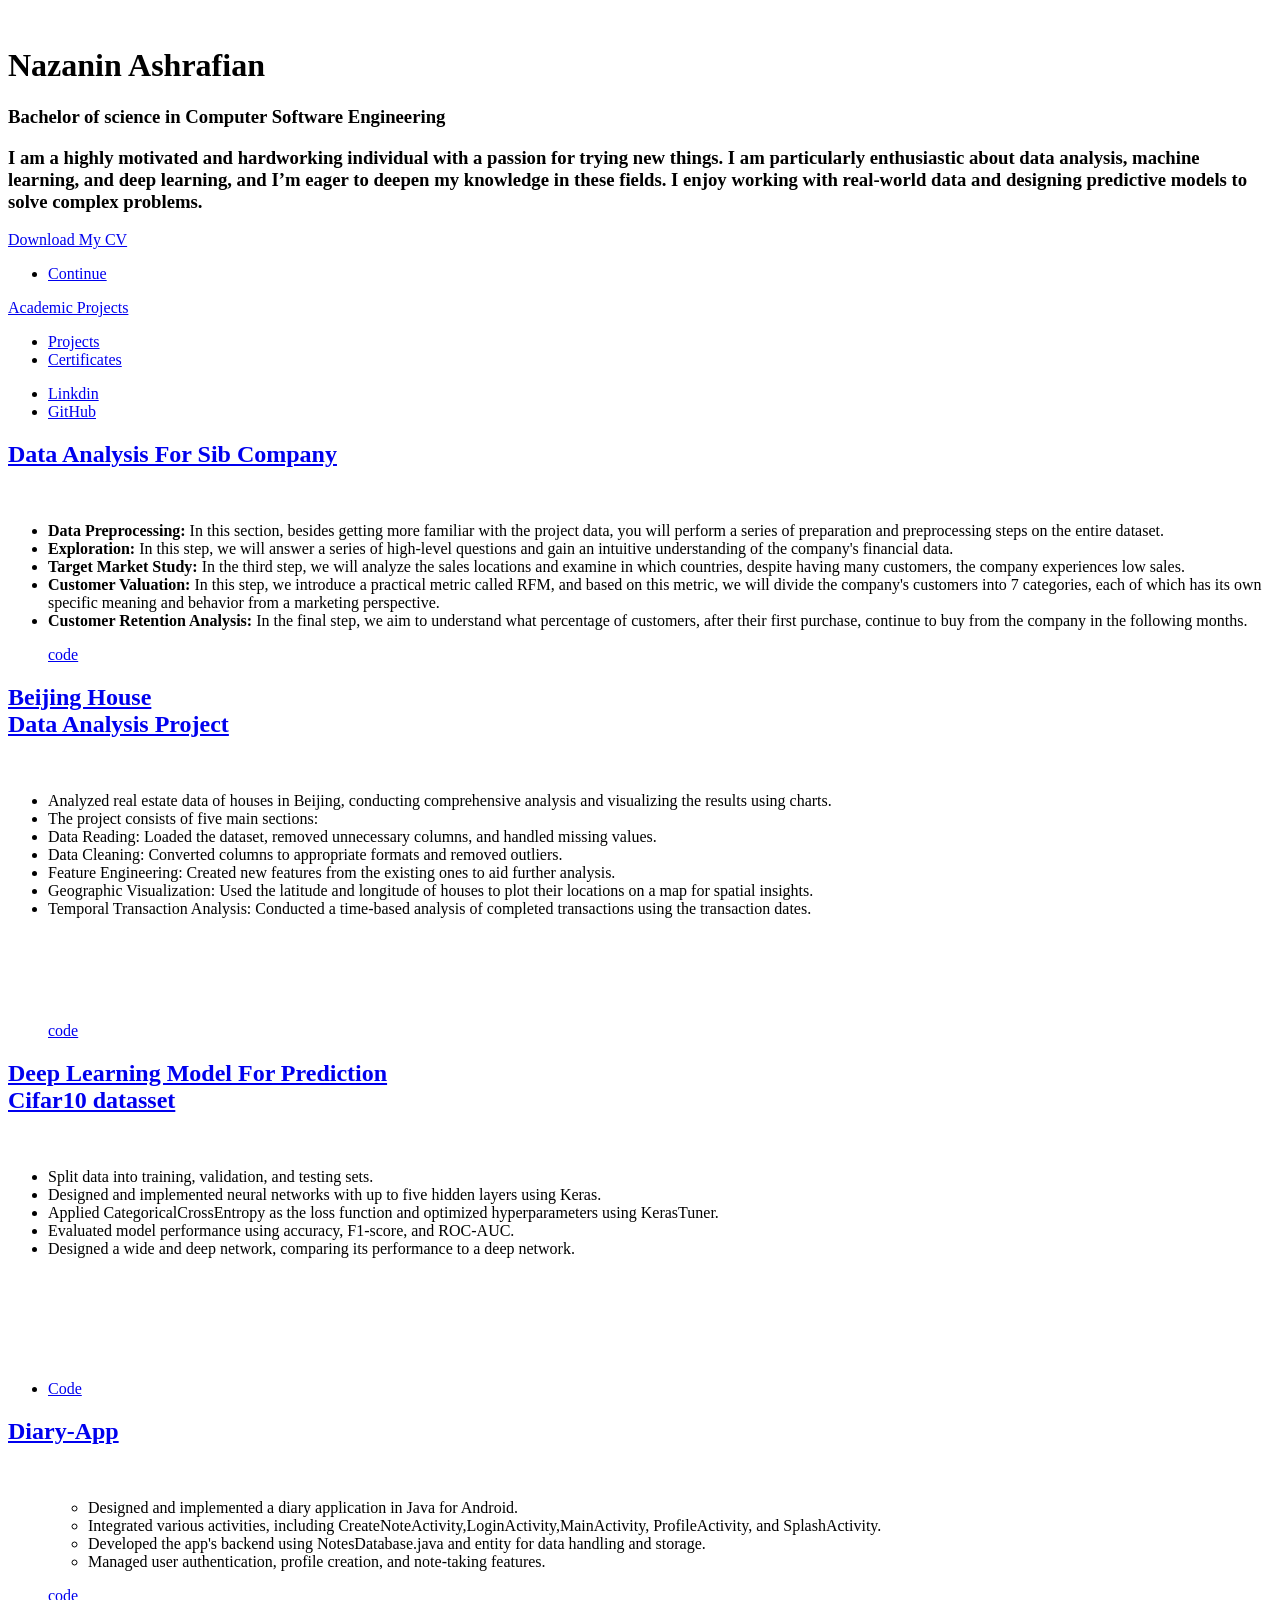
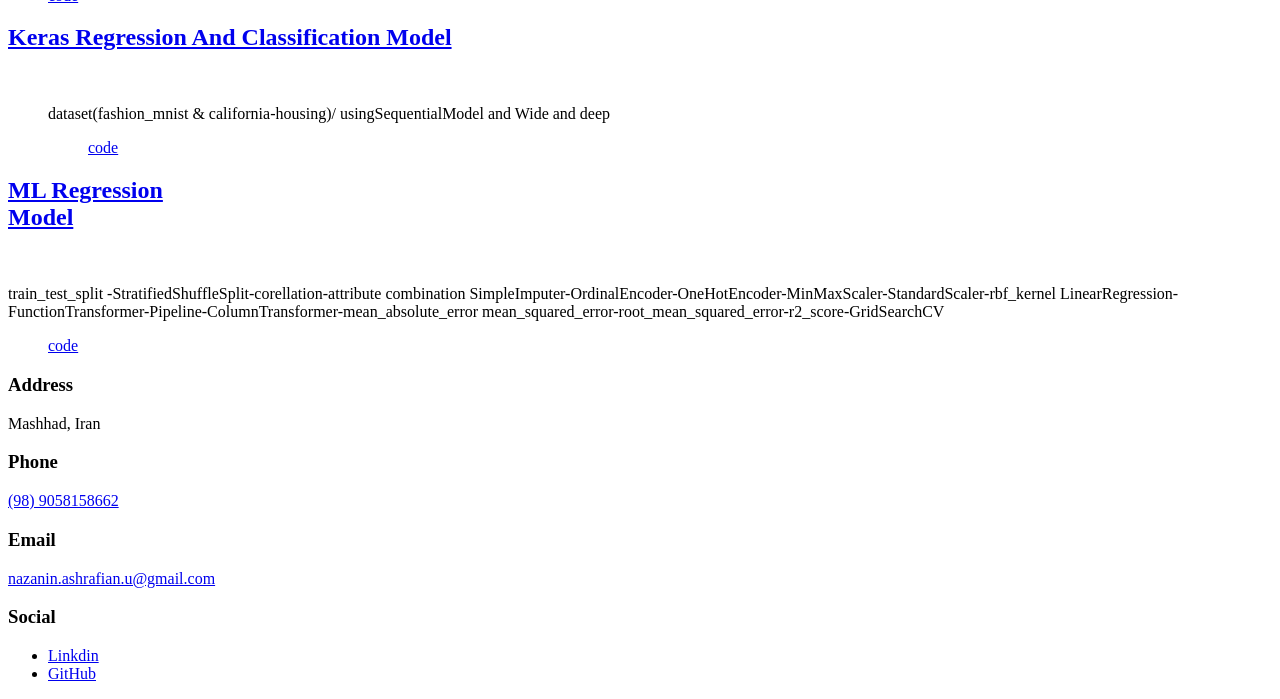
==== index.html @ d040be98 "Add files via upload initial commit" ====
<!DOCTYPE HTML>

<html>


	<head>
		<title>Nazanin Ashrafian-portfolio</title>
		<meta charset="utf-8" />
		<meta name="viewport" content="width=device-width, initial-scale=1, user-scalable=no" />
		<link rel="stylesheet" href="assets/css/main.css" />
		<noscript><link rel="stylesheet" href="assets/css/noscript.css" /></noscript>


	</head>


	<body class="is-preload">

		<!-- Wrapper -->
			<div id="wrapper" class="fade-in">

				<!-- Intro -->
					<div id="intro">
						<img src="images/me.jpg" alt="" style="border-radius: 10px; height: 300; width: 300px;">
						<h1>Nazanin Ashrafian<br /></h1>
						<h3>Bachelor of science in Computer Software Engineering<br /></h3>


						
						<p>
							<section></section>
								<h3>I am a highly motivated and hardworking individual with a passion for trying new things. 
									 I am particularly enthusiastic about data analysis, machine learning, and deep learning, and I’m eager to deepen my knowledge in these fields.
									 I enjoy working with real-world data and designing predictive models to solve complex problems.</h3>
								
							</section>
							<a href="Nazanin Ashrafian CV -F.pdf" download="Nazanin_Ashrafian_CV" class="btn">Download My CV</a>

						</p>
						<ul class="actions">
							<li><a href="#header" class="button icon solid solo fa-arrow-down scrolly">Continue</a></li>
						</ul>
					</div>

				<!-- Header -->
					<header id="header">
						<a href="index.html" class="logo">Academic Projects</a>
					</header>

				<!-- Nav -->
					<nav id="nav">
						<ul class="links">
							<li class="active"><a href="index.html">Projects</a></li>
							<li><a href="generic.html">Certificates</a></li>
						</ul>
						<ul class="icons">

							<li><a href="https://www.linkedin.com/in/nazanin-ashrafian-17aa07188/" class="icon brands fa-linkedin"><img src="" alt=""><span class="label">Linkdin</span></a></li>
							<li><a href="https://github.com/NaZanin-AsH" class="icon brands fa-github"><span class="label">GitHub</span></a></li>
						</ul>
					</nav>
				<!-- Main -->
					<div id="main">

						<!-- Featured Post -->
							<!-- <article class="post featured">
								<header class="major">
									<h2><a href="#">Data Analysis For Sib Company</a></h2>
									<p style="font-size: 2px;">
									 <ul>
										<li><strong>Data Preprocessing:</strong> In this section, besides getting more familiar with the project data, you will perform a series of preparation and preprocessing steps on the entire dataset.</li>
										<li><strong>Exploration:</strong> In this step, we will answer a series of high-level questions and gain an intuitive understanding of the company's financial data.</li>
										<li><strong>Target Market Study:</strong> In the third step, we will analyze the sales locations and examine in which countries, despite having many customers, the company experiences low sales.</li>
										<li><strong>Customer Valuation:</strong> In this step, we introduce a practical metric called RFM, and based on this metric, we will divide the company's customers into 7 categories, each of which has its own specific meaning and behavior from a marketing perspective.</li>
										<li><strong>Customer Retention Analysis:</strong> In the final step, we aim to understand what percentage of customers, after their first purchase, continue to buy from the company in the following months.</li>
									  </ul>
									  </p>
								</header>
								<a href="#" class="image main"><img src="images/dataAF.jpg" alt="" /></a>
								<ul class="actions special">
									<li><a href="https://github.com/NaZanin-AsH/DataAnalysisProject" class="button large">View Project</a></li>
								</ul>
							</article> -->

						<!-- Projects -->
							<section class="posts">
								
								
								<article>
									<header>
										<h2><a href="#">Data Analysis For Sib Company<br />
										</a></h2>
									</header>
									<a href="#" class="image fit"><img src="images/dataAF.jpg" alt="" /></a>
									<p><ul>
										<li><strong>Data Preprocessing:</strong> In this section, besides getting more familiar with the project data, you will perform a series of preparation and preprocessing steps on the entire dataset.</li>
										<li><strong>Exploration:</strong> In this step, we will answer a series of high-level questions and gain an intuitive understanding of the company's financial data.</li>
										<li><strong>Target Market Study:</strong> In the third step, we will analyze the sales locations and examine in which countries, despite having many customers, the company experiences low sales.</li>
										<li><strong>Customer Valuation:</strong> In this step, we introduce a practical metric called RFM, and based on this metric, we will divide the company's customers into 7 categories, each of which has its own specific meaning and behavior from a marketing perspective.</li>
										<li><strong>Customer Retention Analysis:</strong> In the final step, we aim to understand what percentage of customers, after their first purchase, continue to buy from the company in the following months.</li>
									  </ul>
									  </p>
										
									<ul class="code">
										<a href="https://github.com/NaZanin-AsH/DataAnalysisProject" class="button">code</a>
									</ul>
								</article>

								
								<article>
									<header>
										<h2><a href="#">Beijing House <br /> Data Analysis Project</a></h2>
										</a></h2>
									</header>
									<a href="#" class="image fit"><img src="images/photo_6039573266810651814_y.jpg" alt="" /></a>
									<p>
										<ul>
											<li>Analyzed real estate data of houses in Beijing, conducting comprehensive analysis and visualizing the results using charts.</li>
											<li>The project consists of five main sections:</li>
											<li>Data Reading: Loaded the dataset, removed unnecessary columns, and handled missing values.</li>
											<li>Data Cleaning: Converted columns to appropriate formats and removed outliers.</li>
											<li>Feature Engineering: Created new features from the existing ones to aid further analysis.</li>
											<li>Geographic Visualization: Used the latitude and longitude of houses to plot their locations on a map for spatial insights.</li>
											<li>Temporal Transaction Analysis: Conducted a time-based analysis of completed transactions using the transaction dates.</li>
										  </ul>
									</p>
									<br><br><br><br>
									<ul class="code">
										<a href="https://github.com/NaZanin-AsH/DataAnalysisProject" class="button">code</a>
									</ul>
								</article>



								<article>
									<header>
										<h2><a href="#">Deep Learning Model For Prediction<br />
										Cifar10 datasset</a></h2>
									</header>
									<a href="#" class="image fit"><img src="images/cifar.png" alt="" /></a>
									<p><ul>
										<li>Split data into training, validation, and testing sets.</li>
										<li>Designed and implemented neural networks with up to five hidden layers using Keras.</li>
										<li>Applied CategoricalCrossEntropy as the loss function and optimized hyperparameters using KerasTuner.</li>
										<li>Evaluated model performance using accuracy, F1-score, and ROC-AUC.</li>
										<li>Designed a wide and deep network, comparing its performance to a deep network.</li>
									  </ul>
									  <br><br><br><br><br>
										
									<ul class="actions special">
										<li><a href="https://github.com/NaZanin-AsH/Deep-learningModel" class="button">Code</a></li>
									</ul>
								</article>
								<article>
									<header>
										<h2><a href="#">Diary-App<br />
										</a></h2>
									</header>
									<a href="#" class="image fit"><img src="images/Android.jpg" alt="" /></a>
									<p>
										<ul>
											<ul>
											  <li>Designed and implemented a diary application in Java for Android.</li>
											  <li>Integrated various activities, including CreateNoteActivity,LoginActivity,MainActivity, ProfileActivity, and SplashActivity.</li>
											  <li>Developed the app's backend using NotesDatabase.java and entity for data handling and storage.</li>
											  <li>Managed user authentication, profile creation, and note-taking features.</li>
											</ul>
										  </ul>
									</p>
									<ul class="code">
										<a href="https://github.com/NaZanin-AsH/Diary-App/tree/master/app/src/main/java/com/example/mydiary" class="button">code</a>
									</ul>
								</article>



								<article>
									<header>
<!-- 										<span class="date">Spring 2022</span>
 -->										<h2><a href="#">Keras Regression And Classification Model</a></h2>
										</a></h2>
									</header>
									
									<a href="#" class="image fit"><img src="images/regr.jpg" alt="" /></a>
									<p>
										<ul>
											dataset(fashion_mnist & california-housing)/ usingSequentialModel and Wide and deep
									</p>
									<ul class="code">
										<a href="https://github.com/NaZanin-AsH/keras-RegressionANDClassificationModel" class="button">code</a>
									</ul>
								</article>
								<article>
									<header>
										<h2><a href="#">ML Regression <br> Model</a></h2>
										</a></h2>
									</header>
									
									<a href="#" class="image fit"><img src="images/ml.jpg" alt="" /></a>
									<p>
										train_test_split -StratifiedShuffleSplit-corellation-attribute combination 
										SimpleImputer-OrdinalEncoder-OneHotEncoder-MinMaxScaler-StandardScaler-rbf_kernel
										LinearRegression-FunctionTransformer-Pipeline-ColumnTransformer-mean_absolute_error
										mean_squared_error-root_mean_squared_error-r2_score-GridSearchCV
								
									</p>
									<ul class="code">
										<a href="https://github.com/NaZanin-AsH/ML-regressionModel" class="button">code</a>
									</ul>
								</article>
  

							</section>


					</div>




				<!-- Footer -->
					<footer id="footer">
					
						<section class="split contact">
							<section class="alt">
								<h3>Address</h3>
								<p>Mashhad, Iran</p>
							</section>
							<section>
								<h3>Phone</h3>
								<p><a href="#">(98) 9058158662</a></p>
							</section>
							<section>
								<h3>Email</h3>
								<p><a href="#">nazanin.ashrafian.u@gmail.com</a></p>
							</section>
							<section>
								<h3>Social</h3>
								<ul class="icons">

									<li><a href="https://www.linkedin.com/in/nazanin-ashrafian-17aa07188/" class="icon brands fa-linkedin"><img src="" alt=""><span class="label">Linkdin</span></a></li>
									<li><a href="https://github.com/NaZanin-AsH" class="icon brands fa-github"><span class="label">GitHub</span></a></li>
								</ul>
							</section>
						</section>
					</footer>

		
			</div>

		<!-- Scripts -->
			<script src="assets/js/jquery.min.js"></script>
			<script src="assets/js/jquery.scrollex.min.js"></script>
			<script src="assets/js/jquery.scrolly.min.js"></script>
			<script src="assets/js/browser.min.js"></script>
			<script src="assets/js/breakpoints.min.js"></script>
			<script src="assets/js/util.js"></script>
			<script src="assets/js/main.js"></script>


	</body>
</html>
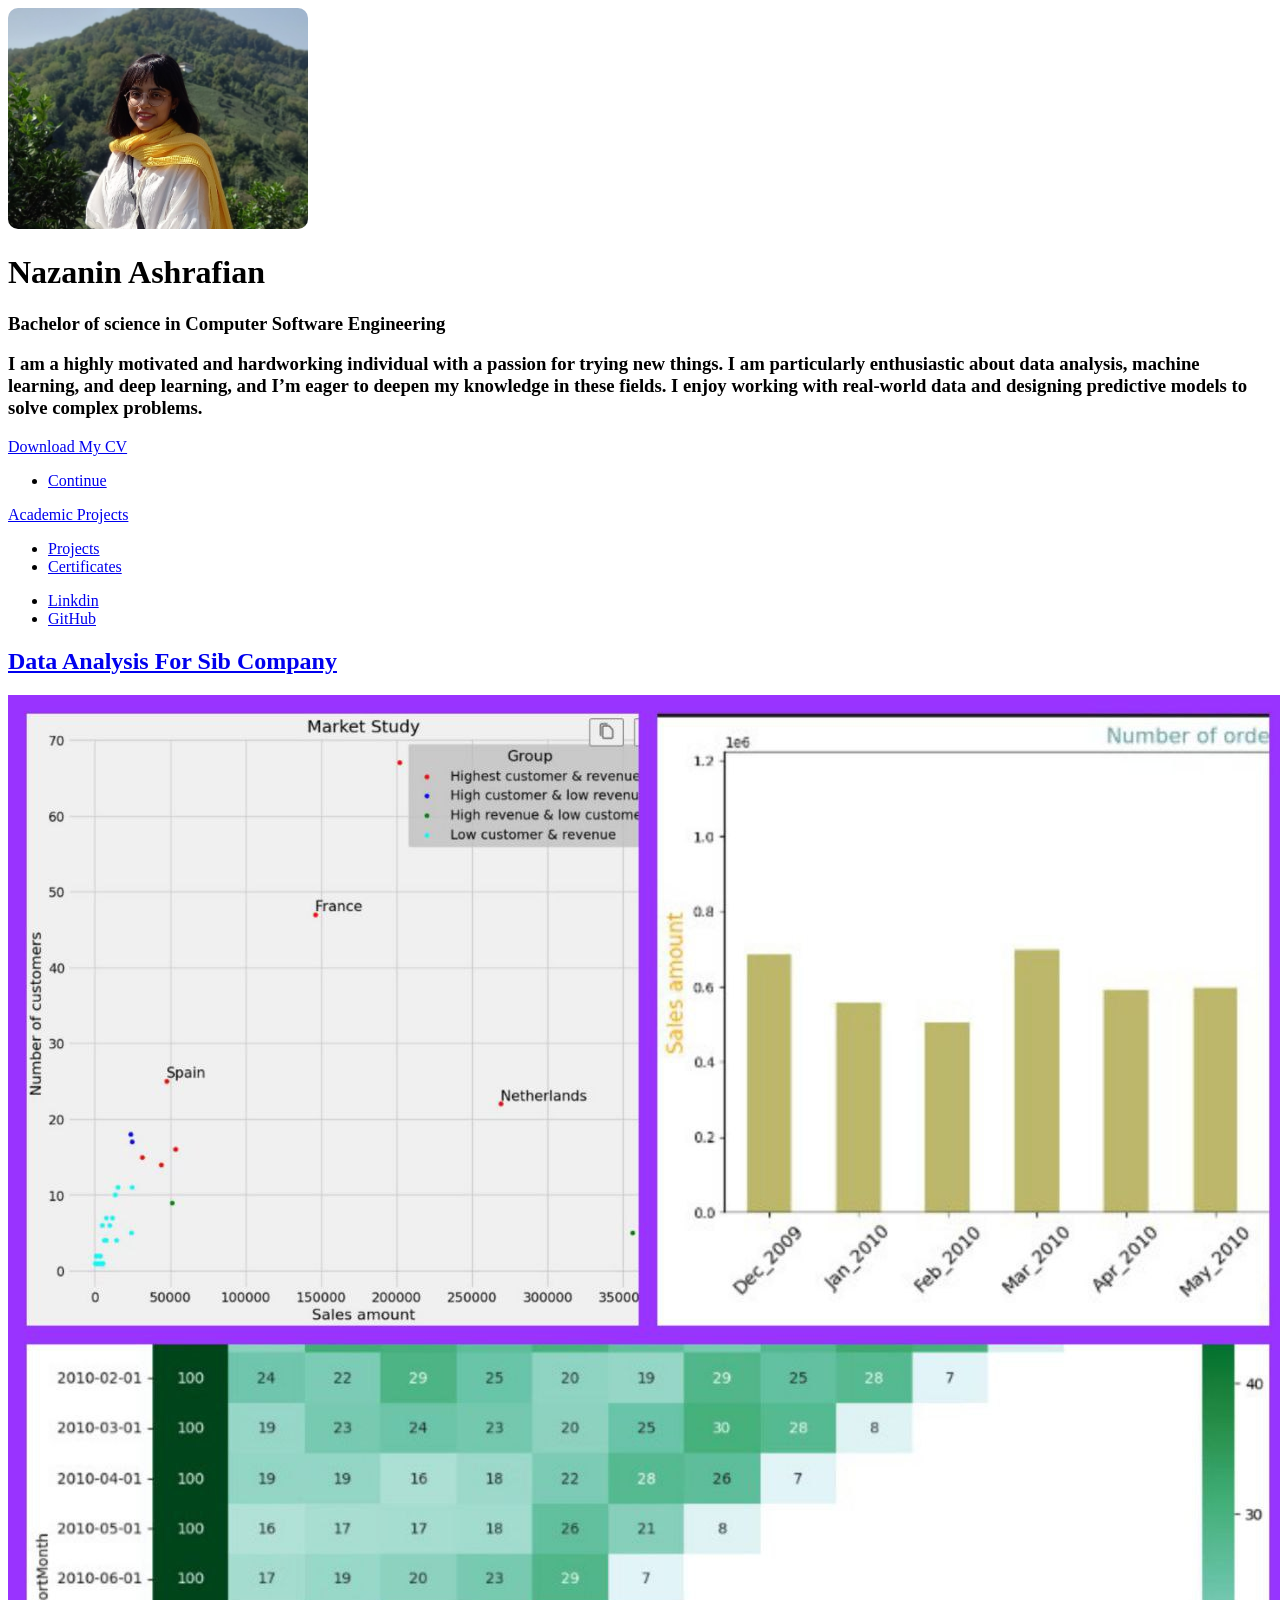
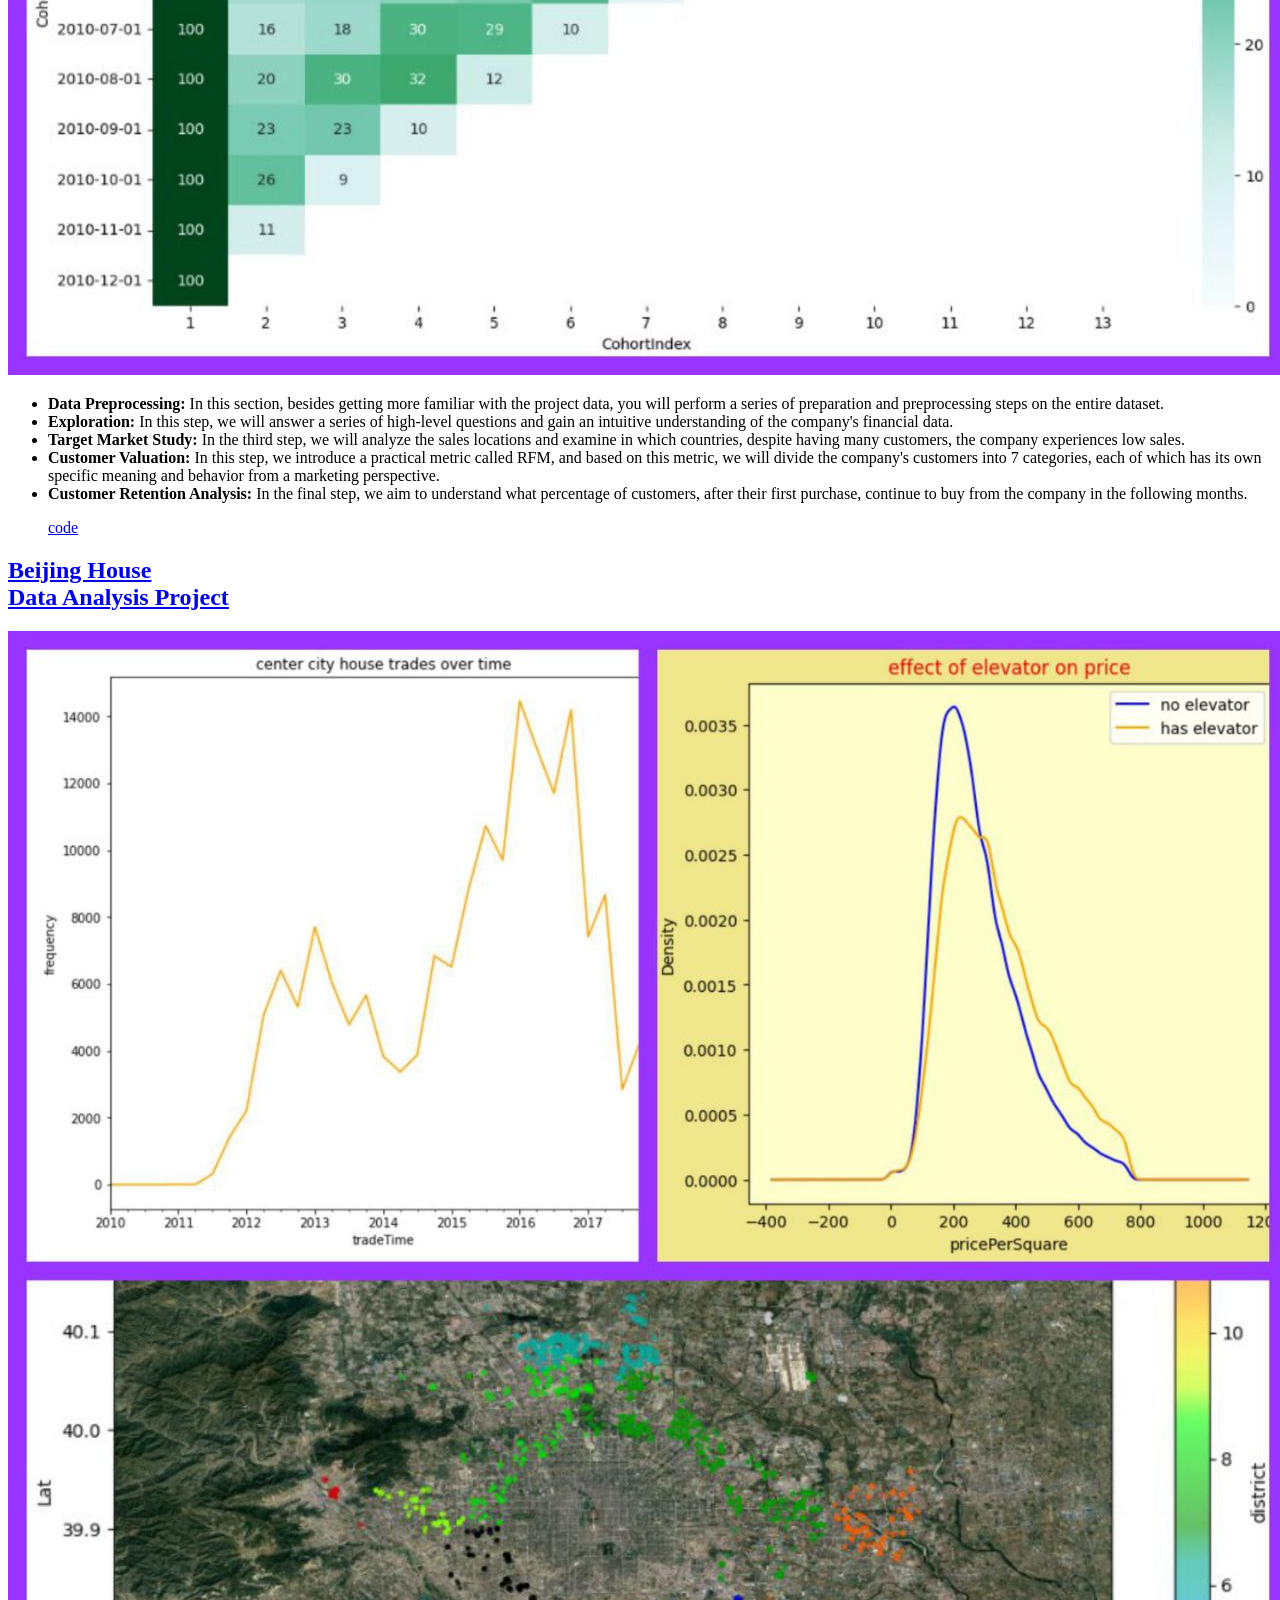
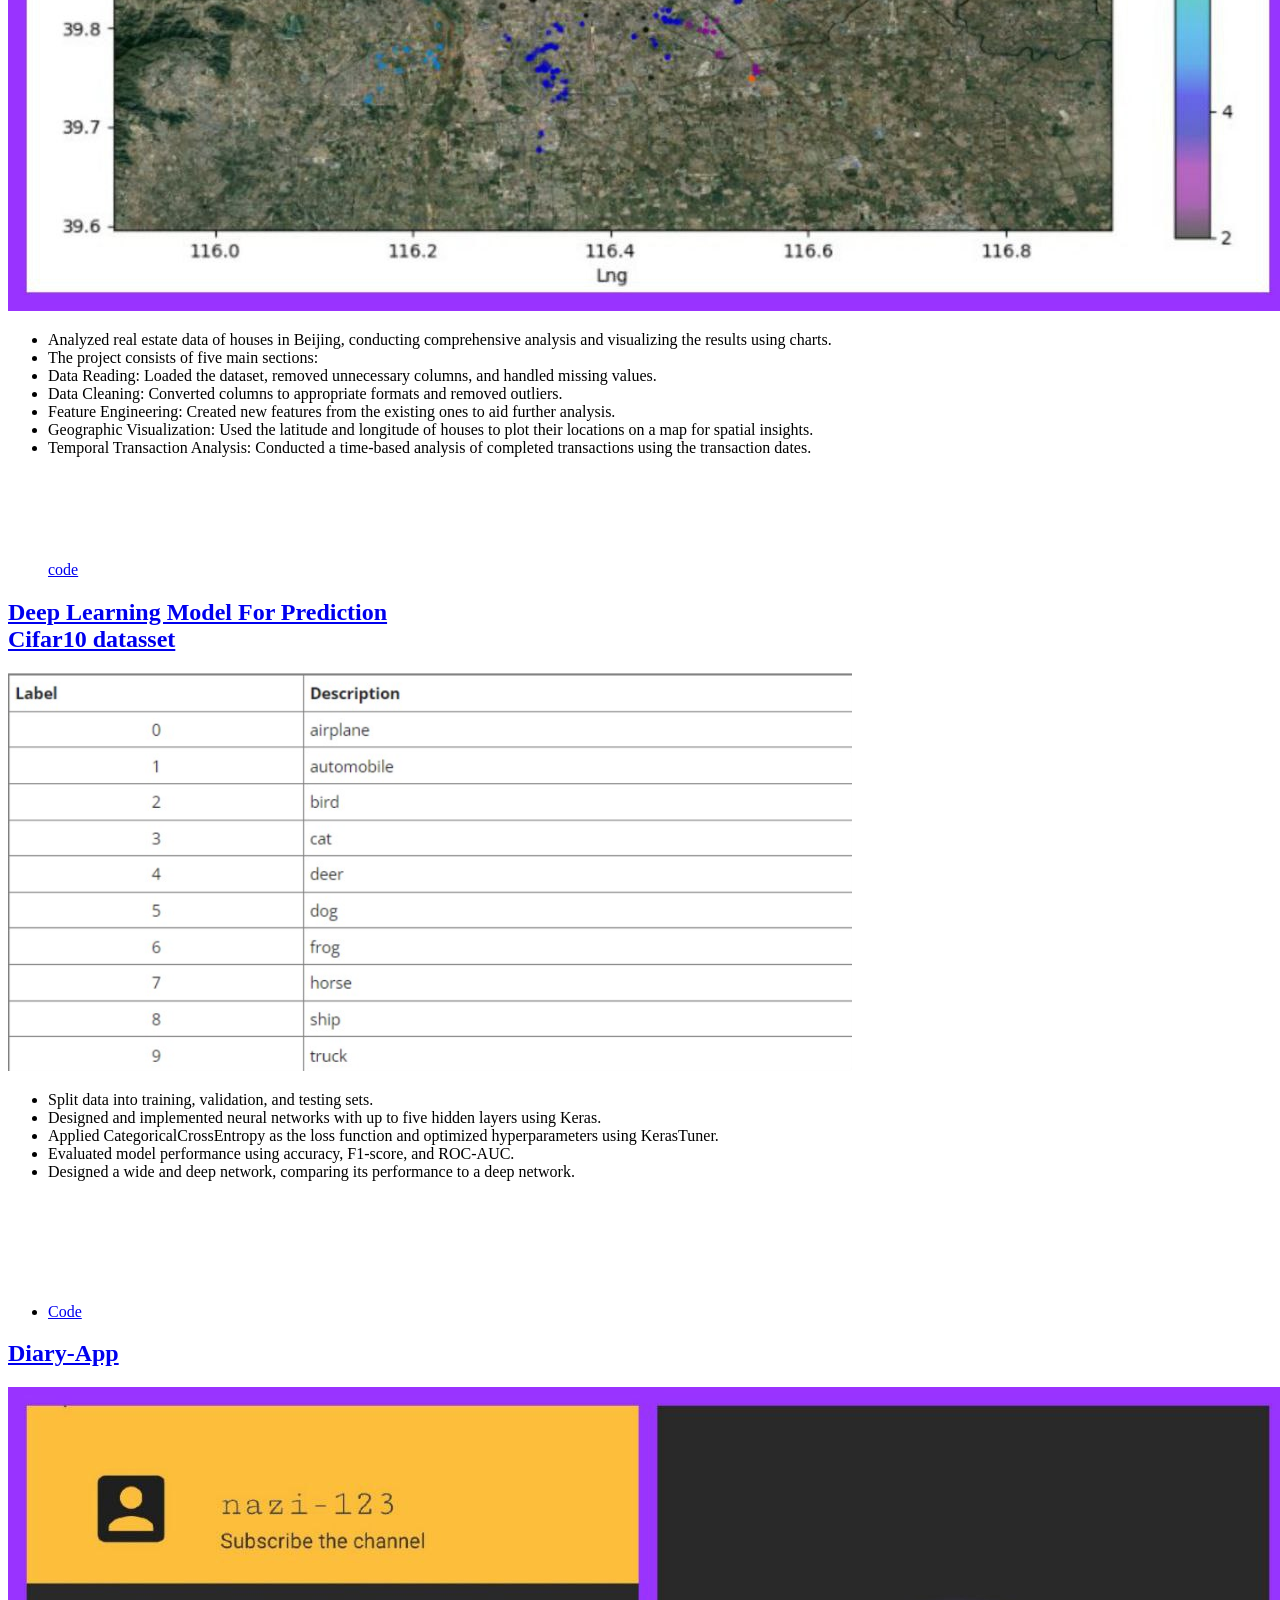
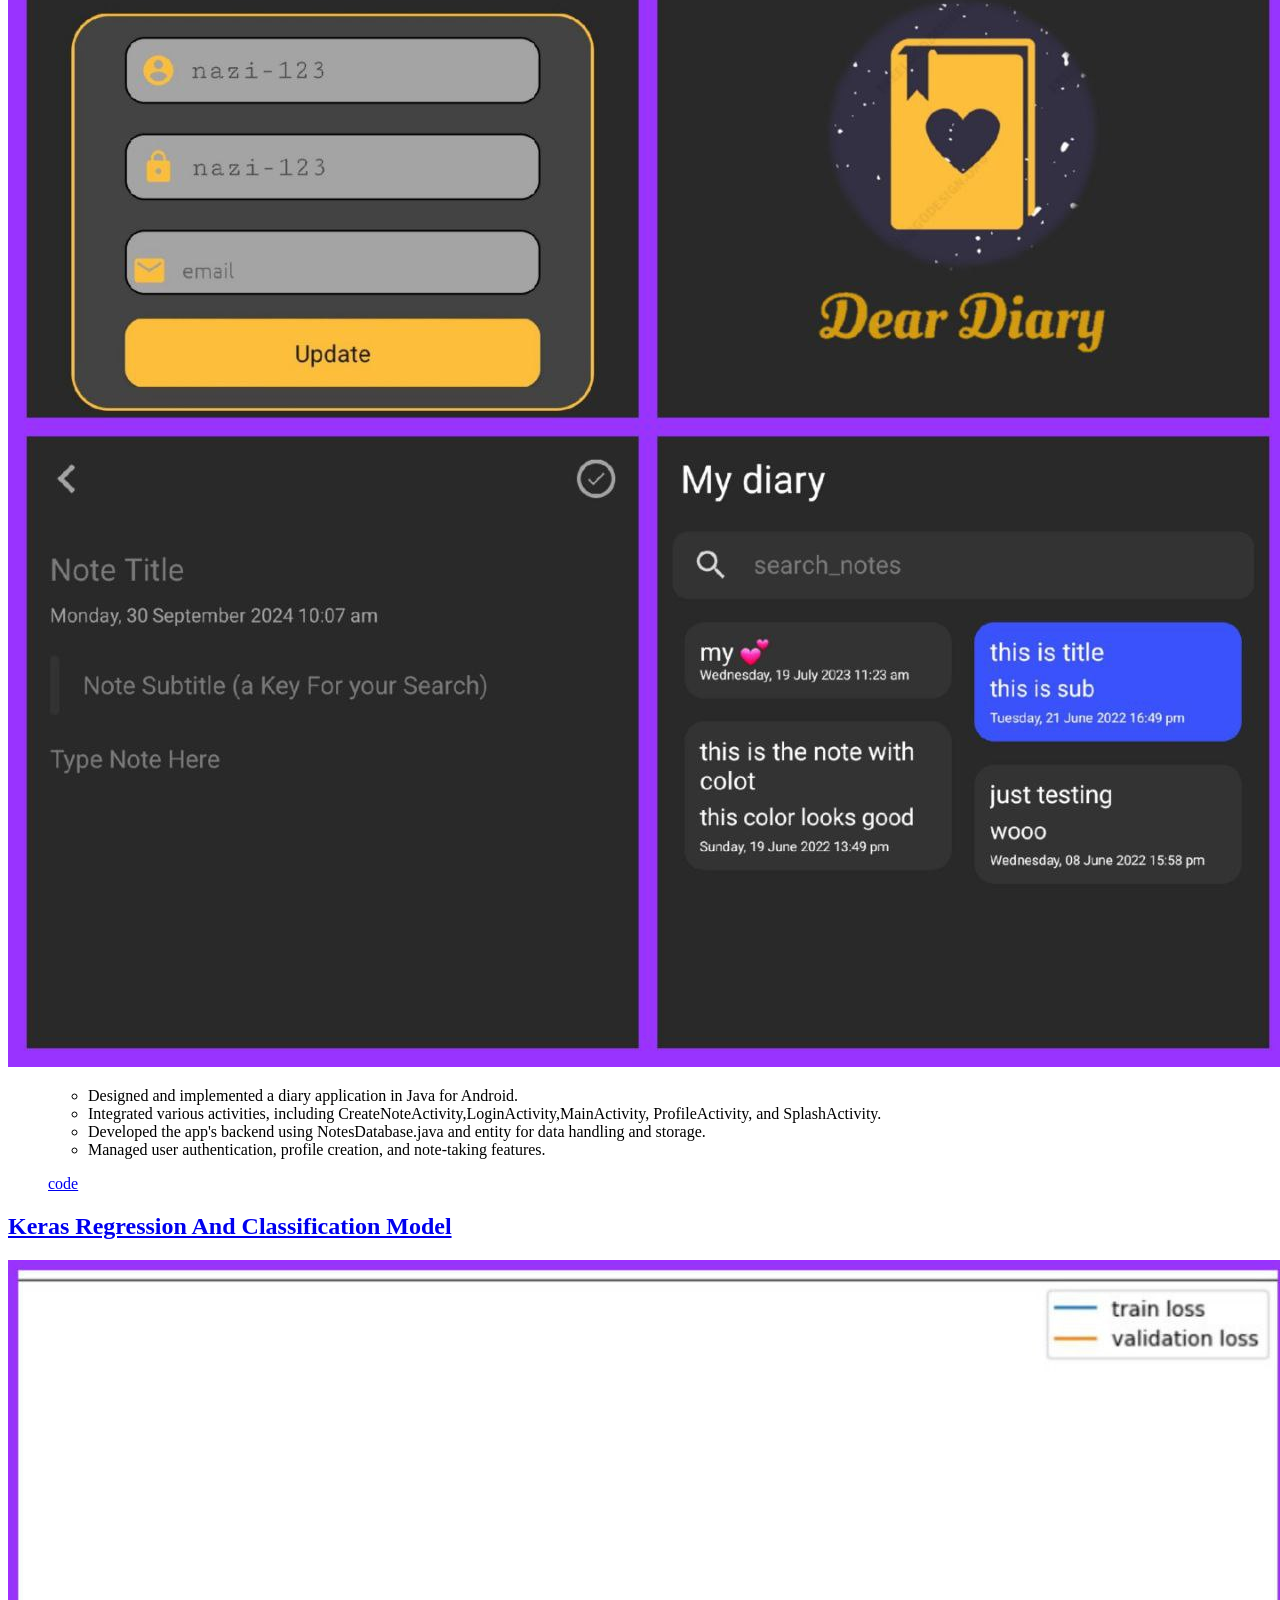
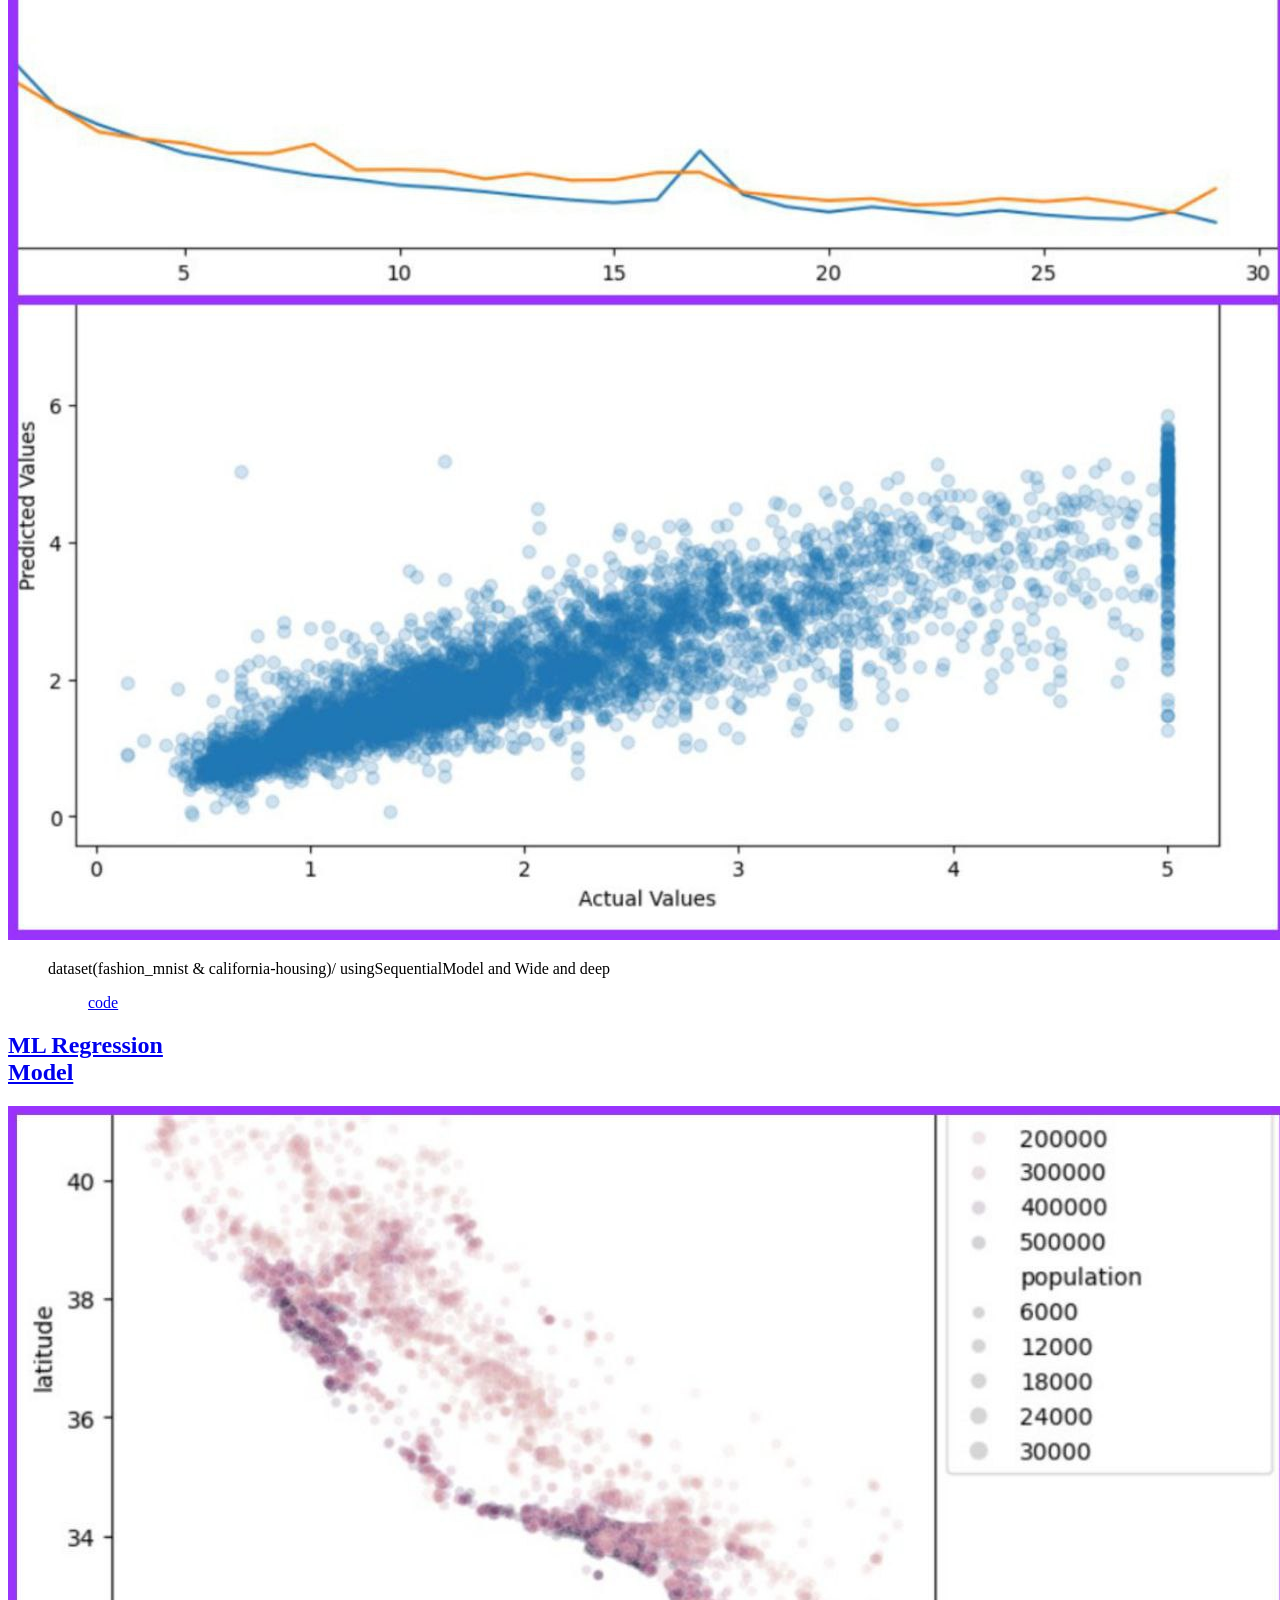
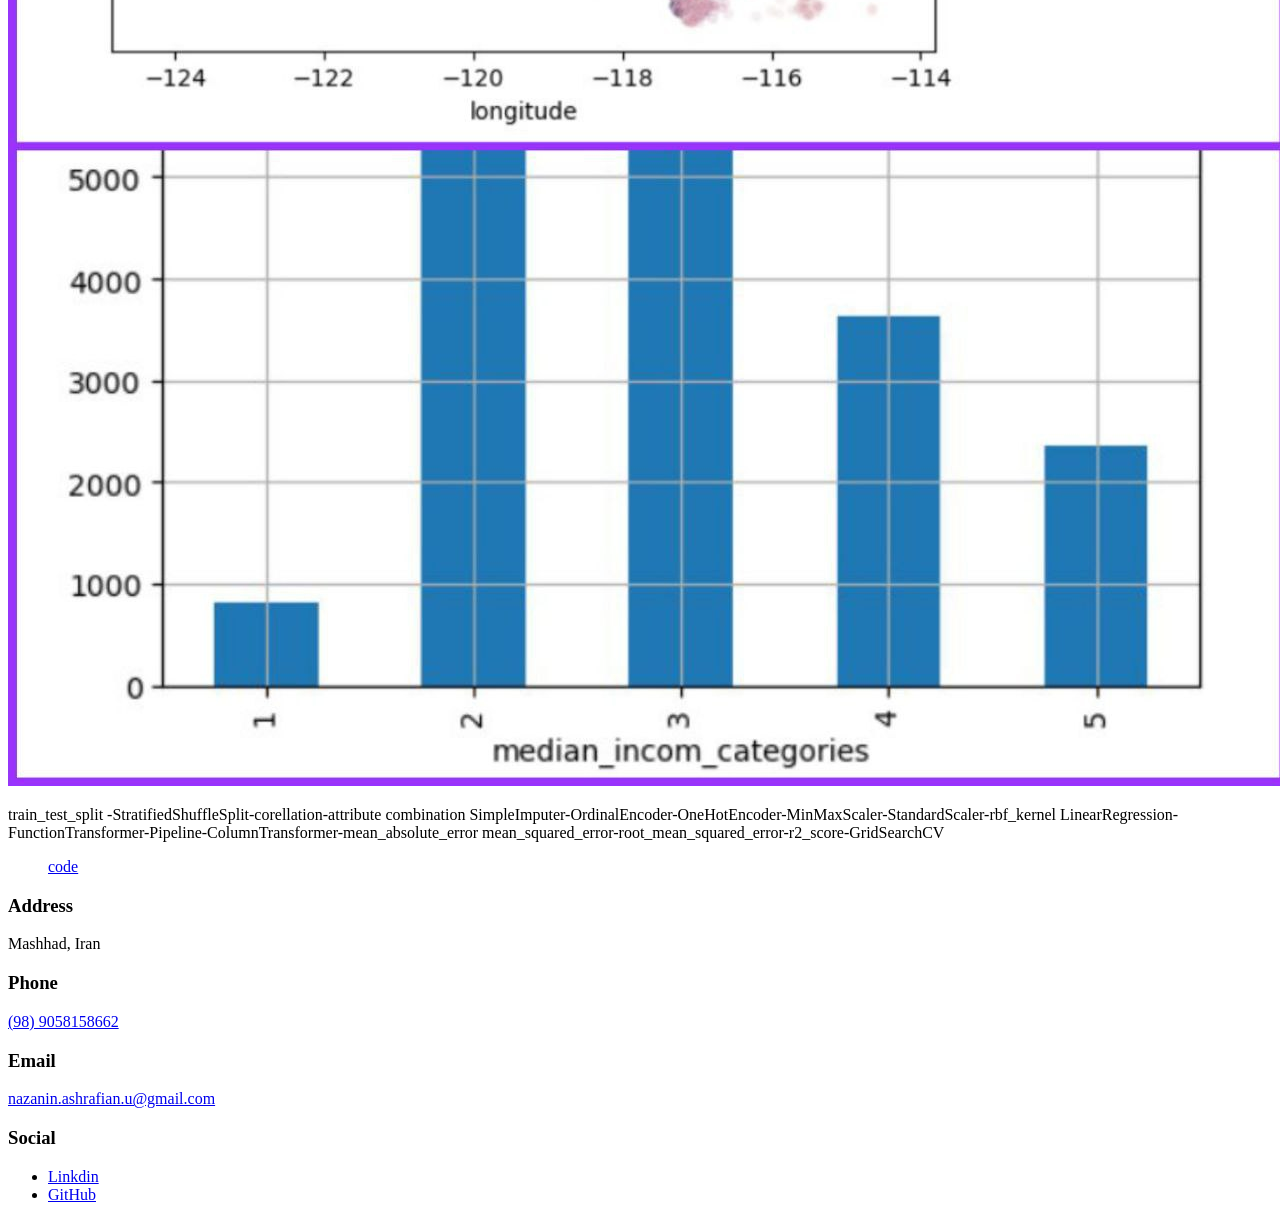
==== commit 758b13b0: "Update index.html" ====
--- a/index.html
+++ b/index.html
@@ -34,7 +34,7 @@
 									 I enjoy working with real-world data and designing predictive models to solve complex problems.</h3>
 								
 							</section>
-							<a href="Nazanin Ashrafian CV -F.pdf" download="Nazanin_Ashrafian_CV" class="btn">Download My CV</a>
+							<a href="Copy of Nazanin Ashrafian CV (15).pdf" download="Nazanin_Ashrafian_CV" class="btn">Download My CV</a>
 
 						</p>
 						<ul class="actions">
@@ -259,4 +259,4 @@
 
 
 	</body>
-</html>+</html>
--- a/assets/css/main.css
+++ b/assets/css/main.css
@@ -0,0 +1,4689 @@
+@import url(fontawesome-all.min.css);
+@import url("https://fonts.googleapis.com/css?family=Merriweather:300,700,300italic,700italic|Source+Sans+Pro:900");
+
+/*
+	Massively by HTML5 UP
+	html5up.net | @ajlkn
+	Free for personal and commercial use under the CCA 3.0 license (html5up.net/license)
+*/
+
+html, body, div, span, applet, object,
+iframe, h1, h2, h3, h4, h5, h6, p, blockquote,
+pre, a, abbr, acronym, address, big, cite,
+code, del, dfn, em, img, ins, kbd, q, s, samp,
+small, strike, strong, sub, sup, tt, var, b,
+u, i, center, dl, dt, dd, ol, ul, li, fieldset,
+form, label, legend, table, caption, tbody,
+tfoot, thead, tr, th, td, article, aside,
+canvas, details, embed, figure, figcaption,
+footer, header, hgroup, menu, nav, output, ruby,
+section, summary, time, mark, audio, video {
+	margin: 0;
+	padding: 0;
+	border: 0;
+	font-size: 100%;
+	font: inherit;
+	vertical-align: baseline;}
+
+article, aside, details, figcaption, figure,
+footer, header, hgroup, menu, nav, section {
+	display: block;}
+
+body {
+	line-height: 1;
+}
+
+ol, ul {
+	list-style: none;
+}
+
+blockquote, q {
+	quotes: none;
+}
+
+	blockquote:before, blockquote:after, q:before, q:after {
+		content: '';
+		content: none;
+	}
+
+table {
+	border-collapse: collapse;
+	border-spacing: 0;
+}
+
+body {
+	-webkit-text-size-adjust: none;
+}
+
+mark {
+	background-color: transparent;
+	color: inherit;
+}
+
+input::-moz-focus-inner {
+	border: 0;
+	padding: 0;
+}
+
+input, select, textarea {
+	-moz-appearance: none;
+	-webkit-appearance: none;
+	-ms-appearance: none;
+	appearance: none;
+}
+
+/* Basic */
+
+	@-ms-viewport {
+		width: device-width;
+	}
+
+	body {
+		-ms-overflow-style: scrollbar;
+	}
+
+	@media screen and (max-width: 480px) {
+
+		html, body {
+			min-width: 320px;
+		}
+
+	}
+
+	html {
+		box-sizing: border-box;
+	}
+
+	*, *:before, *:after {
+		box-sizing: inherit;
+	}
+
+	body {
+		background-color: #1e252d;
+	}
+
+		body.is-preload *, body.is-preload *:before, body.is-preload *:after {
+			-moz-animation: none !important;
+			-webkit-animation: none !important;
+			-ms-animation: none !important;
+			animation: none !important;
+			-moz-transition: none !important;
+			-webkit-transition: none !important;
+			-ms-transition: none !important;
+			transition: none !important;
+		}
+
+/* Type */
+
+	html {
+		font-size: 16pt;
+	}
+
+		@media screen and (max-width: 1680px) {
+
+			html {
+				font-size: 12pt;
+			}
+
+		}
+
+		@media screen and (max-width: 1280px) {
+
+			html {
+				font-size: 11pt;
+			}
+
+		}
+
+		@media screen and (max-width: 360px) {
+
+			html {
+				font-size: 10pt;
+			}
+
+		}
+
+	body {
+		color: #212931;
+	}
+
+	body, input, select, textarea {
+		font-family: "Merriweather", Georgia, serif;
+		font-weight: 300;
+		font-size: 1rem;
+		line-height: 2.375;
+	}
+
+	a {
+		-moz-transition: color 0.2s ease-in-out, background-color 0.2s ease-in-out, border-color 0.2s ease-in-out, box-shadow 0.2s ease-in-out;
+		-webkit-transition: color 0.2s ease-in-out, background-color 0.2s ease-in-out, border-color 0.2s ease-in-out, box-shadow 0.2s ease-in-out;
+		-ms-transition: color 0.2s ease-in-out, background-color 0.2s ease-in-out, border-color 0.2s ease-in-out, box-shadow 0.2s ease-in-out;
+		transition: color 0.2s ease-in-out, background-color 0.2s ease-in-out, border-color 0.2s ease-in-out, box-shadow 0.2s ease-in-out;
+		border-bottom: dotted 1px;
+		text-decoration: none;
+	}
+
+		a:hover {
+			border-bottom-color: transparent;
+		}
+
+	strong, b {
+		font-weight: 600;
+	}
+
+	em, i {
+		font-style: italic;
+	}
+
+	p {
+		text-align: justify;
+		margin: 0 0 2rem 0;
+	}
+
+	h1, h2, h3, h4, h5, h6 {
+		font-family: "Source Sans Pro", Helvetica, sans-serif;
+		font-weight: 900;
+		line-height: 1.5;
+		letter-spacing: 0.075em;
+		text-transform: uppercase;
+		margin: 0 0 1rem 0;
+	}
+
+		h1 a, h2 a, h3 a, h4 a, h5 a, h6 a {
+			border-bottom: 0;
+			color: inherit;
+			text-decoration: none;
+		}
+
+	h1 {
+		font-size: 4rem;
+		line-height: 1.1;
+		margin: 0 0 2rem 0;
+	}
+
+	h2 {
+		font-size: 1.75rem;
+		line-height: 1.3;
+		margin: 0 0 1.5rem 0;
+	}
+
+	h3 {
+		font-size: 1.25rem;
+		margin: 0 0 1.5rem 0;
+	}
+
+	h4 {
+		font-size: 1rem;
+	}
+
+	h5 {
+		font-size: 0.9rem;
+	}
+
+	h6 {
+		font-size: 0.8rem;
+	}
+
+	sub {
+		font-size: 0.8rem;
+		position: relative;
+		top: 0.5rem;
+	}
+
+	sup {
+		font-size: 0.8rem;
+		position: relative;
+		top: -0.5rem;
+	}
+
+	blockquote {
+		border-left: solid 4px;
+		font-style: italic;
+		margin: 0 0 2rem 0;
+		padding: 0.5rem 0 0.5rem 2rem;
+	}
+
+	code {
+		border: solid 2px;
+		font-family: "Courier New", monospace;
+		font-size: 0.9rem;
+		margin: 0 0.25rem;
+		padding: 0.25rem 0.65rem;
+	}
+
+	pre {
+		-webkit-overflow-scrolling: touch;
+		font-family: "Courier New", monospace;
+		font-size: 0.9rem;
+		margin: 0 0 2rem 0;
+	}
+
+		pre code {
+			display: block;
+			line-height: 1.75;
+			padding: 1rem 1.5rem;
+			overflow-x: auto;
+		}
+
+	hr {
+		border: 0;
+		border-bottom: solid 2px;
+		margin: 3rem 0;
+	}
+
+		hr.major {
+			margin: 5rem 0;
+		}
+
+	.align-left {
+		text-align: left;
+	}
+
+	.align-center {
+		text-align: center;
+	}
+
+	.align-right {
+		text-align: right;
+	}
+
+	input, select, textarea {
+		color: #212931;
+	}
+
+	a {
+		color: #212931;
+		border-bottom-color: rgba(33, 41, 49, 0.5);
+	}
+
+		a:hover {
+			border-bottom-color: transparent;
+			color: #18bfef !important;
+		}
+
+	strong, b {
+		color: #212931;
+	}
+
+	h1, h2, h3, h4, h5, h6 {
+		color: #212931;
+	}
+
+	blockquote {
+		border-left-color: #eeeeee;
+	}
+
+	code {
+		background: rgba(220, 220, 220, 0.25);
+		border-color: #eeeeee;
+	}
+
+	hr {
+		border-bottom-color: #eeeeee;
+	}
+
+/* Row */
+
+	.row {
+		display: flex;
+		flex-wrap: wrap;
+		box-sizing: border-box;
+		align-items: stretch;
+	}
+
+		.row > * {
+			box-sizing: border-box;
+		}
+
+		.row.gtr-uniform > * > :last-child {
+			margin-bottom: 0;
+		}
+
+		.row.aln-left {
+			justify-content: flex-start;
+		}
+
+		.row.aln-center {
+			justify-content: center;
+		}
+
+		.row.aln-right {
+			justify-content: flex-end;
+		}
+
+		.row.aln-top {
+			align-items: flex-start;
+		}
+
+		.row.aln-middle {
+			align-items: center;
+		}
+
+		.row.aln-bottom {
+			align-items: flex-end;
+		}
+
+		.row > .imp {
+			order: -1;
+		}
+
+		.row > .col-1 {
+			width: 8.33333%;
+		}
+
+		.row > .off-1 {
+			margin-left: 8.33333%;
+		}
+
+		.row > .col-2 {
+			width: 16.66667%;
+		}
+
+		.row > .off-2 {
+			margin-left: 16.66667%;
+		}
+
+		.row > .col-3 {
+			width: 25%;
+		}
+
+		.row > .off-3 {
+			margin-left: 25%;
+		}
+
+		.row > .col-4 {
+			width: 33.33333%;
+		}
+
+		.row > .off-4 {
+			margin-left: 33.33333%;
+		}
+
+		.row > .col-5 {
+			width: 41.66667%;
+		}
+
+		.row > .off-5 {
+			margin-left: 41.66667%;
+		}
+
+		.row > .col-6 {
+			width: 50%;
+		}
+
+		.row > .off-6 {
+			margin-left: 50%;
+		}
+
+		.row > .col-7 {
+			width: 58.33333%;
+		}
+
+		.row > .off-7 {
+			margin-left: 58.33333%;
+		}
+
+		.row > .col-8 {
+			width: 66.66667%;
+		}
+
+		.row > .off-8 {
+			margin-left: 66.66667%;
+		}
+
+		.row > .col-9 {
+			width: 75%;
+		}
+
+		.row > .off-9 {
+			margin-left: 75%;
+		}
+
+		.row > .col-10 {
+			width: 83.33333%;
+		}
+
+		.row > .off-10 {
+			margin-left: 83.33333%;
+		}
+
+		.row > .col-11 {
+			width: 91.66667%;
+		}
+
+		.row > .off-11 {
+			margin-left: 91.66667%;
+		}
+
+		.row > .col-12 {
+			width: 100%;
+		}
+
+		.row > .off-12 {
+			margin-left: 100%;
+		}
+
+		.row.gtr-0 {
+			margin-top: 0;
+			margin-left: 0rem;
+		}
+
+			.row.gtr-0 > * {
+				padding: 0 0 0 0rem;
+			}
+
+			.row.gtr-0.gtr-uniform {
+				margin-top: 0rem;
+			}
+
+				.row.gtr-0.gtr-uniform > * {
+					padding-top: 0rem;
+				}
+
+		.row.gtr-25 {
+			margin-top: 0;
+			margin-left: -0.375rem;
+		}
+
+			.row.gtr-25 > * {
+				padding: 0 0 0 0.375rem;
+			}
+
+			.row.gtr-25.gtr-uniform {
+				margin-top: -0.375rem;
+			}
+
+				.row.gtr-25.gtr-uniform > * {
+					padding-top: 0.375rem;
+				}
+
+		.row.gtr-50 {
+			margin-top: 0;
+			margin-left: -0.75rem;
+		}
+
+			.row.gtr-50 > * {
+				padding: 0 0 0 0.75rem;
+			}
+
+			.row.gtr-50.gtr-uniform {
+				margin-top: -0.75rem;
+			}
+
+				.row.gtr-50.gtr-uniform > * {
+					padding-top: 0.75rem;
+				}
+
+		.row {
+			margin-top: 0;
+			margin-left: -1.5rem;
+		}
+
+			.row > * {
+				padding: 0 0 0 1.5rem;
+			}
+
+			.row.gtr-uniform {
+				margin-top: -1.5rem;
+			}
+
+				.row.gtr-uniform > * {
+					padding-top: 1.5rem;
+				}
+
+		.row.gtr-150 {
+			margin-top: 0;
+			margin-left: -2.25rem;
+		}
+
+			.row.gtr-150 > * {
+				padding: 0 0 0 2.25rem;
+			}
+
+			.row.gtr-150.gtr-uniform {
+				margin-top: -2.25rem;
+			}
+
+				.row.gtr-150.gtr-uniform > * {
+					padding-top: 2.25rem;
+				}
+
+		.row.gtr-200 {
+			margin-top: 0;
+			margin-left: -3rem;
+		}
+
+			.row.gtr-200 > * {
+				padding: 0 0 0 3rem;
+			}
+
+			.row.gtr-200.gtr-uniform {
+				margin-top: -3rem;
+			}
+
+				.row.gtr-200.gtr-uniform > * {
+					padding-top: 3rem;
+				}
+
+		@media screen and (max-width: 1680px) {
+
+			.row {
+				display: flex;
+				flex-wrap: wrap;
+				box-sizing: border-box;
+				align-items: stretch;
+			}
+
+				.row > * {
+					box-sizing: border-box;
+				}
+
+				.row.gtr-uniform > * > :last-child {
+					margin-bottom: 0;
+				}
+
+				.row.aln-left {
+					justify-content: flex-start;
+				}
+
+				.row.aln-center {
+					justify-content: center;
+				}
+
+				.row.aln-right {
+					justify-content: flex-end;
+				}
+
+				.row.aln-top {
+					align-items: flex-start;
+				}
+
+				.row.aln-middle {
+					align-items: center;
+				}
+
+				.row.aln-bottom {
+					align-items: flex-end;
+				}
+
+				.row > .imp-xlarge {
+					order: -1;
+				}
+
+				.row > .col-1-xlarge {
+					width: 8.33333%;
+				}
+
+				.row > .off-1-xlarge {
+					margin-left: 8.33333%;
+				}
+
+				.row > .col-2-xlarge {
+					width: 16.66667%;
+				}
+
+				.row > .off-2-xlarge {
+					margin-left: 16.66667%;
+				}
+
+				.row > .col-3-xlarge {
+					width: 25%;
+				}
+
+				.row > .off-3-xlarge {
+					margin-left: 25%;
+				}
+
+				.row > .col-4-xlarge {
+					width: 33.33333%;
+				}
+
+				.row > .off-4-xlarge {
+					margin-left: 33.33333%;
+				}
+
+				.row > .col-5-xlarge {
+					width: 41.66667%;
+				}
+
+				.row > .off-5-xlarge {
+					margin-left: 41.66667%;
+				}
+
+				.row > .col-6-xlarge {
+					width: 50%;
+				}
+
+				.row > .off-6-xlarge {
+					margin-left: 50%;
+				}
+
+				.row > .col-7-xlarge {
+					width: 58.33333%;
+				}
+
+				.row > .off-7-xlarge {
+					margin-left: 58.33333%;
+				}
+
+				.row > .col-8-xlarge {
+					width: 66.66667%;
+				}
+
+				.row > .off-8-xlarge {
+					margin-left: 66.66667%;
+				}
+
+				.row > .col-9-xlarge {
+					width: 75%;
+				}
+
+				.row > .off-9-xlarge {
+					margin-left: 75%;
+				}
+
+				.row > .col-10-xlarge {
+					width: 83.33333%;
+				}
+
+				.row > .off-10-xlarge {
+					margin-left: 83.33333%;
+				}
+
+				.row > .col-11-xlarge {
+					width: 91.66667%;
+				}
+
+				.row > .off-11-xlarge {
+					margin-left: 91.66667%;
+				}
+
+				.row > .col-12-xlarge {
+					width: 100%;
+				}
+
+				.row > .off-12-xlarge {
+					margin-left: 100%;
+				}
+
+				.row.gtr-0 {
+					margin-top: 0;
+					margin-left: 0rem;
+				}
+
+					.row.gtr-0 > * {
+						padding: 0 0 0 0rem;
+					}
+
+					.row.gtr-0.gtr-uniform {
+						margin-top: 0rem;
+					}
+
+						.row.gtr-0.gtr-uniform > * {
+							padding-top: 0rem;
+						}
+
+				.row.gtr-25 {
+					margin-top: 0;
+					margin-left: -0.375rem;
+				}
+
+					.row.gtr-25 > * {
+						padding: 0 0 0 0.375rem;
+					}
+
+					.row.gtr-25.gtr-uniform {
+						margin-top: -0.375rem;
+					}
+
+						.row.gtr-25.gtr-uniform > * {
+							padding-top: 0.375rem;
+						}
+
+				.row.gtr-50 {
+					margin-top: 0;
+					margin-left: -0.75rem;
+				}
+
+					.row.gtr-50 > * {
+						padding: 0 0 0 0.75rem;
+					}
+
+					.row.gtr-50.gtr-uniform {
+						margin-top: -0.75rem;
+					}
+
+						.row.gtr-50.gtr-uniform > * {
+							padding-top: 0.75rem;
+						}
+
+				.row {
+					margin-top: 0;
+					margin-left: -1.5rem;
+				}
+
+					.row > * {
+						padding: 0 0 0 1.5rem;
+					}
+
+					.row.gtr-uniform {
+						margin-top: -1.5rem;
+					}
+
+						.row.gtr-uniform > * {
+							padding-top: 1.5rem;
+						}
+
+				.row.gtr-150 {
+					margin-top: 0;
+					margin-left: -2.25rem;
+				}
+
+					.row.gtr-150 > * {
+						padding: 0 0 0 2.25rem;
+					}
+
+					.row.gtr-150.gtr-uniform {
+						margin-top: -2.25rem;
+					}
+
+						.row.gtr-150.gtr-uniform > * {
+							padding-top: 2.25rem;
+						}
+
+				.row.gtr-200 {
+					margin-top: 0;
+					margin-left: -3rem;
+				}
+
+					.row.gtr-200 > * {
+						padding: 0 0 0 3rem;
+					}
+
+					.row.gtr-200.gtr-uniform {
+						margin-top: -3rem;
+					}
+
+						.row.gtr-200.gtr-uniform > * {
+							padding-top: 3rem;
+						}
+
+		}
+
+		@media screen and (max-width: 1280px) {
+
+			.row {
+				display: flex;
+				flex-wrap: wrap;
+				box-sizing: border-box;
+				align-items: stretch;
+			}
+
+				.row > * {
+					box-sizing: border-box;
+				}
+
+				.row.gtr-uniform > * > :last-child {
+					margin-bottom: 0;
+				}
+
+				.row.aln-left {
+					justify-content: flex-start;
+				}
+
+				.row.aln-center {
+					justify-content: center;
+				}
+
+				.row.aln-right {
+					justify-content: flex-end;
+				}
+
+				.row.aln-top {
+					align-items: flex-start;
+				}
+
+				.row.aln-middle {
+					align-items: center;
+				}
+
+				.row.aln-bottom {
+					align-items: flex-end;
+				}
+
+				.row > .imp-large {
+					order: -1;
+				}
+
+				.row > .col-1-large {
+					width: 8.33333%;
+				}
+
+				.row > .off-1-large {
+					margin-left: 8.33333%;
+				}
+
+				.row > .col-2-large {
+					width: 16.66667%;
+				}
+
+				.row > .off-2-large {
+					margin-left: 16.66667%;
+				}
+
+				.row > .col-3-large {
+					width: 25%;
+				}
+
+				.row > .off-3-large {
+					margin-left: 25%;
+				}
+
+				.row > .col-4-large {
+					width: 33.33333%;
+				}
+
+				.row > .off-4-large {
+					margin-left: 33.33333%;
+				}
+
+				.row > .col-5-large {
+					width: 41.66667%;
+				}
+
+				.row > .off-5-large {
+					margin-left: 41.66667%;
+				}
+
+				.row > .col-6-large {
+					width: 50%;
+				}
+
+				.row > .off-6-large {
+					margin-left: 50%;
+				}
+
+				.row > .col-7-large {
+					width: 58.33333%;
+				}
+
+				.row > .off-7-large {
+					margin-left: 58.33333%;
+				}
+
+				.row > .col-8-large {
+					width: 66.66667%;
+				}
+
+				.row > .off-8-large {
+					margin-left: 66.66667%;
+				}
+
+				.row > .col-9-large {
+					width: 75%;
+				}
+
+				.row > .off-9-large {
+					margin-left: 75%;
+				}
+
+				.row > .col-10-large {
+					width: 83.33333%;
+				}
+
+				.row > .off-10-large {
+					margin-left: 83.33333%;
+				}
+
+				.row > .col-11-large {
+					width: 91.66667%;
+				}
+
+				.row > .off-11-large {
+					margin-left: 91.66667%;
+				}
+
+				.row > .col-12-large {
+					width: 100%;
+				}
+
+				.row > .off-12-large {
+					margin-left: 100%;
+				}
+
+				.row.gtr-0 {
+					margin-top: 0;
+					margin-left: 0rem;
+				}
+
+					.row.gtr-0 > * {
+						padding: 0 0 0 0rem;
+					}
+
+					.row.gtr-0.gtr-uniform {
+						margin-top: 0rem;
+					}
+
+						.row.gtr-0.gtr-uniform > * {
+							padding-top: 0rem;
+						}
+
+				.row.gtr-25 {
+					margin-top: 0;
+					margin-left: -0.375rem;
+				}
+
+					.row.gtr-25 > * {
+						padding: 0 0 0 0.375rem;
+					}
+
+					.row.gtr-25.gtr-uniform {
+						margin-top: -0.375rem;
+					}
+
+						.row.gtr-25.gtr-uniform > * {
+							padding-top: 0.375rem;
+						}
+
+				.row.gtr-50 {
+					margin-top: 0;
+					margin-left: -0.75rem;
+				}
+
+					.row.gtr-50 > * {
+						padding: 0 0 0 0.75rem;
+					}
+
+					.row.gtr-50.gtr-uniform {
+						margin-top: -0.75rem;
+					}
+
+						.row.gtr-50.gtr-uniform > * {
+							padding-top: 0.75rem;
+						}
+
+				.row {
+					margin-top: 0;
+					margin-left: -1.5rem;
+				}
+
+					.row > * {
+						padding: 0 0 0 1.5rem;
+					}
+
+					.row.gtr-uniform {
+						margin-top: -1.5rem;
+					}
+
+						.row.gtr-uniform > * {
+							padding-top: 1.5rem;
+						}
+
+				.row.gtr-150 {
+					margin-top: 0;
+					margin-left: -2.25rem;
+				}
+
+					.row.gtr-150 > * {
+						padding: 0 0 0 2.25rem;
+					}
+
+					.row.gtr-150.gtr-uniform {
+						margin-top: -2.25rem;
+					}
+
+						.row.gtr-150.gtr-uniform > * {
+							padding-top: 2.25rem;
+						}
+
+				.row.gtr-200 {
+					margin-top: 0;
+					margin-left: -3rem;
+				}
+
+					.row.gtr-200 > * {
+						padding: 0 0 0 3rem;
+					}
+
+					.row.gtr-200.gtr-uniform {
+						margin-top: -3rem;
+					}
+
+						.row.gtr-200.gtr-uniform > * {
+							padding-top: 3rem;
+						}
+
+		}
+
+		@media screen and (max-width: 980px) {
+
+			.row {
+				display: flex;
+				flex-wrap: wrap;
+				box-sizing: border-box;
+				align-items: stretch;
+			}
+
+				.row > * {
+					box-sizing: border-box;
+				}
+
+				.row.gtr-uniform > * > :last-child {
+					margin-bottom: 0;
+				}
+
+				.row.aln-left {
+					justify-content: flex-start;
+				}
+
+				.row.aln-center {
+					justify-content: center;
+				}
+
+				.row.aln-right {
+					justify-content: flex-end;
+				}
+
+				.row.aln-top {
+					align-items: flex-start;
+				}
+
+				.row.aln-middle {
+					align-items: center;
+				}
+
+				.row.aln-bottom {
+					align-items: flex-end;
+				}
+
+				.row > .imp-medium {
+					order: -1;
+				}
+
+				.row > .col-1-medium {
+					width: 8.33333%;
+				}
+
+				.row > .off-1-medium {
+					margin-left: 8.33333%;
+				}
+
+				.row > .col-2-medium {
+					width: 16.66667%;
+				}
+
+				.row > .off-2-medium {
+					margin-left: 16.66667%;
+				}
+
+				.row > .col-3-medium {
+					width: 25%;
+				}
+
+				.row > .off-3-medium {
+					margin-left: 25%;
+				}
+
+				.row > .col-4-medium {
+					width: 33.33333%;
+				}
+
+				.row > .off-4-medium {
+					margin-left: 33.33333%;
+				}
+
+				.row > .col-5-medium {
+					width: 41.66667%;
+				}
+
+				.row > .off-5-medium {
+					margin-left: 41.66667%;
+				}
+
+				.row > .col-6-medium {
+					width: 50%;
+				}
+
+				.row > .off-6-medium {
+					margin-left: 50%;
+				}
+
+				.row > .col-7-medium {
+					width: 58.33333%;
+				}
+
+				.row > .off-7-medium {
+					margin-left: 58.33333%;
+				}
+
+				.row > .col-8-medium {
+					width: 66.66667%;
+				}
+
+				.row > .off-8-medium {
+					margin-left: 66.66667%;
+				}
+
+				.row > .col-9-medium {
+					width: 75%;
+				}
+
+				.row > .off-9-medium {
+					margin-left: 75%;
+				}
+
+				.row > .col-10-medium {
+					width: 83.33333%;
+				}
+
+				.row > .off-10-medium {
+					margin-left: 83.33333%;
+				}
+
+				.row > .col-11-medium {
+					width: 91.66667%;
+				}
+
+				.row > .off-11-medium {
+					margin-left: 91.66667%;
+				}
+
+				.row > .col-12-medium {
+					width: 100%;
+				}
+
+				.row > .off-12-medium {
+					margin-left: 100%;
+				}
+
+				.row.gtr-0 {
+					margin-top: 0;
+					margin-left: 0rem;
+				}
+
+					.row.gtr-0 > * {
+						padding: 0 0 0 0rem;
+					}
+
+					.row.gtr-0.gtr-uniform {
+						margin-top: 0rem;
+					}
+
+						.row.gtr-0.gtr-uniform > * {
+							padding-top: 0rem;
+						}
+
+				.row.gtr-25 {
+					margin-top: 0;
+					margin-left: -0.375rem;
+				}
+
+					.row.gtr-25 > * {
+						padding: 0 0 0 0.375rem;
+					}
+
+					.row.gtr-25.gtr-uniform {
+						margin-top: -0.375rem;
+					}
+
+						.row.gtr-25.gtr-uniform > * {
+							padding-top: 0.375rem;
+						}
+
+				.row.gtr-50 {
+					margin-top: 0;
+					margin-left: -0.75rem;
+				}
+
+					.row.gtr-50 > * {
+						padding: 0 0 0 0.75rem;
+					}
+
+					.row.gtr-50.gtr-uniform {
+						margin-top: -0.75rem;
+					}
+
+						.row.gtr-50.gtr-uniform > * {
+							padding-top: 0.75rem;
+						}
+
+				.row {
+					margin-top: 0;
+					margin-left: -1.5rem;
+				}
+
+					.row > * {
+						padding: 0 0 0 1.5rem;
+					}
+
+					.row.gtr-uniform {
+						margin-top: -1.5rem;
+					}
+
+						.row.gtr-uniform > * {
+							padding-top: 1.5rem;
+						}
+
+				.row.gtr-150 {
+					margin-top: 0;
+					margin-left: -2.25rem;
+				}
+
+					.row.gtr-150 > * {
+						padding: 0 0 0 2.25rem;
+					}
+
+					.row.gtr-150.gtr-uniform {
+						margin-top: -2.25rem;
+					}
+
+						.row.gtr-150.gtr-uniform > * {
+							padding-top: 2.25rem;
+						}
+
+				.row.gtr-200 {
+					margin-top: 0;
+					margin-left: -3rem;
+				}
+
+					.row.gtr-200 > * {
+						padding: 0 0 0 3rem;
+					}
+
+					.row.gtr-200.gtr-uniform {
+						margin-top: -3rem;
+					}
+
+						.row.gtr-200.gtr-uniform > * {
+							padding-top: 3rem;
+						}
+
+		}
+
+		@media screen and (max-width: 736px) {
+
+			.row {
+				display: flex;
+				flex-wrap: wrap;
+				box-sizing: border-box;
+				align-items: stretch;
+			}
+
+				.row > * {
+					box-sizing: border-box;
+				}
+
+				.row.gtr-uniform > * > :last-child {
+					margin-bottom: 0;
+				}
+
+				.row.aln-left {
+					justify-content: flex-start;
+				}
+
+				.row.aln-center {
+					justify-content: center;
+				}
+
+				.row.aln-right {
+					justify-content: flex-end;
+				}
+
+				.row.aln-top {
+					align-items: flex-start;
+				}
+
+				.row.aln-middle {
+					align-items: center;
+				}
+
+				.row.aln-bottom {
+					align-items: flex-end;
+				}
+
+				.row > .imp-small {
+					order: -1;
+				}
+
+				.row > .col-1-small {
+					width: 8.33333%;
+				}
+
+				.row > .off-1-small {
+					margin-left: 8.33333%;
+				}
+
+				.row > .col-2-small {
+					width: 16.66667%;
+				}
+
+				.row > .off-2-small {
+					margin-left: 16.66667%;
+				}
+
+				.row > .col-3-small {
+					width: 25%;
+				}
+
+				.row > .off-3-small {
+					margin-left: 25%;
+				}
+
+				.row > .col-4-small {
+					width: 33.33333%;
+				}
+
+				.row > .off-4-small {
+					margin-left: 33.33333%;
+				}
+
+				.row > .col-5-small {
+					width: 41.66667%;
+				}
+
+				.row > .off-5-small {
+					margin-left: 41.66667%;
+				}
+
+				.row > .col-6-small {
+					width: 50%;
+				}
+
+				.row > .off-6-small {
+					margin-left: 50%;
+				}
+
+				.row > .col-7-small {
+					width: 58.33333%;
+				}
+
+				.row > .off-7-small {
+					margin-left: 58.33333%;
+				}
+
+				.row > .col-8-small {
+					width: 66.66667%;
+				}
+
+				.row > .off-8-small {
+					margin-left: 66.66667%;
+				}
+
+				.row > .col-9-small {
+					width: 75%;
+				}
+
+				.row > .off-9-small {
+					margin-left: 75%;
+				}
+
+				.row > .col-10-small {
+					width: 83.33333%;
+				}
+
+				.row > .off-10-small {
+					margin-left: 83.33333%;
+				}
+
+				.row > .col-11-small {
+					width: 91.66667%;
+				}
+
+				.row > .off-11-small {
+					margin-left: 91.66667%;
+				}
+
+				.row > .col-12-small {
+					width: 100%;
+				}
+
+				.row > .off-12-small {
+					margin-left: 100%;
+				}
+
+				.row.gtr-0 {
+					margin-top: 0;
+					margin-left: 0rem;
+				}
+
+					.row.gtr-0 > * {
+						padding: 0 0 0 0rem;
+					}
+
+					.row.gtr-0.gtr-uniform {
+						margin-top: 0rem;
+					}
+
+						.row.gtr-0.gtr-uniform > * {
+							padding-top: 0rem;
+						}
+
+				.row.gtr-25 {
+					margin-top: 0;
+					margin-left: -0.375rem;
+				}
+
+					.row.gtr-25 > * {
+						padding: 0 0 0 0.375rem;
+					}
+
+					.row.gtr-25.gtr-uniform {
+						margin-top: -0.375rem;
+					}
+
+						.row.gtr-25.gtr-uniform > * {
+							padding-top: 0.375rem;
+						}
+
+				.row.gtr-50 {
+					margin-top: 0;
+					margin-left: -0.75rem;
+				}
+
+					.row.gtr-50 > * {
+						padding: 0 0 0 0.75rem;
+					}
+
+					.row.gtr-50.gtr-uniform {
+						margin-top: -0.75rem;
+					}
+
+						.row.gtr-50.gtr-uniform > * {
+							padding-top: 0.75rem;
+						}
+
+				.row {
+					margin-top: 0;
+					margin-left: -1.5rem;
+				}
+
+					.row > * {
+						padding: 0 0 0 1.5rem;
+					}
+
+					.row.gtr-uniform {
+						margin-top: -1.5rem;
+					}
+
+						.row.gtr-uniform > * {
+							padding-top: 1.5rem;
+						}
+
+				.row.gtr-150 {
+					margin-top: 0;
+					margin-left: -2.25rem;
+				}
+
+					.row.gtr-150 > * {
+						padding: 0 0 0 2.25rem;
+					}
+
+					.row.gtr-150.gtr-uniform {
+						margin-top: -2.25rem;
+					}
+
+						.row.gtr-150.gtr-uniform > * {
+							padding-top: 2.25rem;
+						}
+
+				.row.gtr-200 {
+					margin-top: 0;
+					margin-left: -3rem;
+				}
+
+					.row.gtr-200 > * {
+						padding: 0 0 0 3rem;
+					}
+
+					.row.gtr-200.gtr-uniform {
+						margin-top: -3rem;
+					}
+
+						.row.gtr-200.gtr-uniform > * {
+							padding-top: 3rem;
+						}
+
+		}
+
+		@media screen and (max-width: 480px) {
+
+			.row {
+				display: flex;
+				flex-wrap: wrap;
+				box-sizing: border-box;
+				align-items: stretch;
+			}
+
+				.row > * {
+					box-sizing: border-box;
+				}
+
+				.row.gtr-uniform > * > :last-child {
+					margin-bottom: 0;
+				}
+
+				.row.aln-left {
+					justify-content: flex-start;
+				}
+
+				.row.aln-center {
+					justify-content: center;
+				}
+
+				.row.aln-right {
+					justify-content: flex-end;
+				}
+
+				.row.aln-top {
+					align-items: flex-start;
+				}
+
+				.row.aln-middle {
+					align-items: center;
+				}
+
+				.row.aln-bottom {
+					align-items: flex-end;
+				}
+
+				.row > .imp-xsmall {
+					order: -1;
+				}
+
+				.row > .col-1-xsmall {
+					width: 8.33333%;
+				}
+
+				.row > .off-1-xsmall {
+					margin-left: 8.33333%;
+				}
+
+				.row > .col-2-xsmall {
+					width: 16.66667%;
+				}
+
+				.row > .off-2-xsmall {
+					margin-left: 16.66667%;
+				}
+
+				.row > .col-3-xsmall {
+					width: 25%;
+				}
+
+				.row > .off-3-xsmall {
+					margin-left: 25%;
+				}
+
+				.row > .col-4-xsmall {
+					width: 33.33333%;
+				}
+
+				.row > .off-4-xsmall {
+					margin-left: 33.33333%;
+				}
+
+				.row > .col-5-xsmall {
+					width: 41.66667%;
+				}
+
+				.row > .off-5-xsmall {
+					margin-left: 41.66667%;
+				}
+
+				.row > .col-6-xsmall {
+					width: 50%;
+				}
+
+				.row > .off-6-xsmall {
+					margin-left: 50%;
+				}
+
+				.row > .col-7-xsmall {
+					width: 58.33333%;
+				}
+
+				.row > .off-7-xsmall {
+					margin-left: 58.33333%;
+				}
+
+				.row > .col-8-xsmall {
+					width: 66.66667%;
+				}
+
+				.row > .off-8-xsmall {
+					margin-left: 66.66667%;
+				}
+
+				.row > .col-9-xsmall {
+					width: 75%;
+				}
+
+				.row > .off-9-xsmall {
+					margin-left: 75%;
+				}
+
+				.row > .col-10-xsmall {
+					width: 83.33333%;
+				}
+
+				.row > .off-10-xsmall {
+					margin-left: 83.33333%;
+				}
+
+				.row > .col-11-xsmall {
+					width: 91.66667%;
+				}
+
+				.row > .off-11-xsmall {
+					margin-left: 91.66667%;
+				}
+
+				.row > .col-12-xsmall {
+					width: 100%;
+				}
+
+				.row > .off-12-xsmall {
+					margin-left: 100%;
+				}
+
+				.row.gtr-0 {
+					margin-top: 0;
+					margin-left: 0rem;
+				}
+
+					.row.gtr-0 > * {
+						padding: 0 0 0 0rem;
+					}
+
+					.row.gtr-0.gtr-uniform {
+						margin-top: 0rem;
+					}
+
+						.row.gtr-0.gtr-uniform > * {
+							padding-top: 0rem;
+						}
+
+				.row.gtr-25 {
+					margin-top: 0;
+					margin-left: -0.375rem;
+				}
+
+					.row.gtr-25 > * {
+						padding: 0 0 0 0.375rem;
+					}
+
+					.row.gtr-25.gtr-uniform {
+						margin-top: -0.375rem;
+					}
+
+						.row.gtr-25.gtr-uniform > * {
+							padding-top: 0.375rem;
+						}
+
+				.row.gtr-50 {
+					margin-top: 0;
+					margin-left: -0.75rem;
+				}
+
+					.row.gtr-50 > * {
+						padding: 0 0 0 0.75rem;
+					}
+
+					.row.gtr-50.gtr-uniform {
+						margin-top: -0.75rem;
+					}
+
+						.row.gtr-50.gtr-uniform > * {
+							padding-top: 0.75rem;
+						}
+
+				.row {
+					margin-top: 0;
+					margin-left: -1.5rem;
+				}
+
+					.row > * {
+						padding: 0 0 0 1.5rem;
+					}
+
+					.row.gtr-uniform {
+						margin-top: -1.5rem;
+					}
+
+						.row.gtr-uniform > * {
+							padding-top: 1.5rem;
+						}
+
+				.row.gtr-150 {
+					margin-top: 0;
+					margin-left: -2.25rem;
+				}
+
+					.row.gtr-150 > * {
+						padding: 0 0 0 2.25rem;
+					}
+
+					.row.gtr-150.gtr-uniform {
+						margin-top: -2.25rem;
+					}
+
+						.row.gtr-150.gtr-uniform > * {
+							padding-top: 2.25rem;
+						}
+
+				.row.gtr-200 {
+					margin-top: 0;
+					margin-left: -3rem;
+				}
+
+					.row.gtr-200 > * {
+						padding: 0 0 0 3rem;
+					}
+
+					.row.gtr-200.gtr-uniform {
+						margin-top: -3rem;
+					}
+
+						.row.gtr-200.gtr-uniform > * {
+							padding-top: 3rem;
+						}
+
+		}
+
+		@media screen and (max-width: 360px) {
+
+			.row {
+				display: flex;
+				flex-wrap: wrap;
+				box-sizing: border-box;
+				align-items: stretch;
+			}
+
+				.row > * {
+					box-sizing: border-box;
+				}
+
+				.row.gtr-uniform > * > :last-child {
+					margin-bottom: 0;
+				}
+
+				.row.aln-left {
+					justify-content: flex-start;
+				}
+
+				.row.aln-center {
+					justify-content: center;
+				}
+
+				.row.aln-right {
+					justify-content: flex-end;
+				}
+
+				.row.aln-top {
+					align-items: flex-start;
+				}
+
+				.row.aln-middle {
+					align-items: center;
+				}
+
+				.row.aln-bottom {
+					align-items: flex-end;
+				}
+
+				.row > .imp-xxsmall {
+					order: -1;
+				}
+
+				.row > .col-1-xxsmall {
+					width: 8.33333%;
+				}
+
+				.row > .off-1-xxsmall {
+					margin-left: 8.33333%;
+				}
+
+				.row > .col-2-xxsmall {
+					width: 16.66667%;
+				}
+
+				.row > .off-2-xxsmall {
+					margin-left: 16.66667%;
+				}
+
+				.row > .col-3-xxsmall {
+					width: 25%;
+				}
+
+				.row > .off-3-xxsmall {
+					margin-left: 25%;
+				}
+
+				.row > .col-4-xxsmall {
+					width: 33.33333%;
+				}
+
+				.row > .off-4-xxsmall {
+					margin-left: 33.33333%;
+				}
+
+				.row > .col-5-xxsmall {
+					width: 41.66667%;
+				}
+
+				.row > .off-5-xxsmall {
+					margin-left: 41.66667%;
+				}
+
+				.row > .col-6-xxsmall {
+					width: 50%;
+				}
+
+				.row > .off-6-xxsmall {
+					margin-left: 50%;
+				}
+
+				.row > .col-7-xxsmall {
+					width: 58.33333%;
+				}
+
+				.row > .off-7-xxsmall {
+					margin-left: 58.33333%;
+				}
+
+				.row > .col-8-xxsmall {
+					width: 66.66667%;
+				}
+
+				.row > .off-8-xxsmall {
+					margin-left: 66.66667%;
+				}
+
+				.row > .col-9-xxsmall {
+					width: 75%;
+				}
+
+				.row > .off-9-xxsmall {
+					margin-left: 75%;
+				}
+
+				.row > .col-10-xxsmall {
+					width: 83.33333%;
+				}
+
+				.row > .off-10-xxsmall {
+					margin-left: 83.33333%;
+				}
+
+				.row > .col-11-xxsmall {
+					width: 91.66667%;
+				}
+
+				.row > .off-11-xxsmall {
+					margin-left: 91.66667%;
+				}
+
+				.row > .col-12-xxsmall {
+					width: 100%;
+				}
+
+				.row > .off-12-xxsmall {
+					margin-left: 100%;
+				}
+
+				.row.gtr-0 {
+					margin-top: 0;
+					margin-left: 0rem;
+				}
+
+					.row.gtr-0 > * {
+						padding: 0 0 0 0rem;
+					}
+
+					.row.gtr-0.gtr-uniform {
+						margin-top: 0rem;
+					}
+
+						.row.gtr-0.gtr-uniform > * {
+							padding-top: 0rem;
+						}
+
+				.row.gtr-25 {
+					margin-top: 0;
+					margin-left: -0.375rem;
+				}
+
+					.row.gtr-25 > * {
+						padding: 0 0 0 0.375rem;
+					}
+
+					.row.gtr-25.gtr-uniform {
+						margin-top: -0.375rem;
+					}
+
+						.row.gtr-25.gtr-uniform > * {
+							padding-top: 0.375rem;
+						}
+
+				.row.gtr-50 {
+					margin-top: 0;
+					margin-left: -0.75rem;
+				}
+
+					.row.gtr-50 > * {
+						padding: 0 0 0 0.75rem;
+					}
+
+					.row.gtr-50.gtr-uniform {
+						margin-top: -0.75rem;
+					}
+
+						.row.gtr-50.gtr-uniform > * {
+							padding-top: 0.75rem;
+						}
+
+				.row {
+					margin-top: 0;
+					margin-left: -1.5rem;
+				}
+
+					.row > * {
+						padding: 0 0 0 1.5rem;
+					}
+
+					.row.gtr-uniform {
+						margin-top: -1.5rem;
+					}
+
+						.row.gtr-uniform > * {
+							padding-top: 1.5rem;
+						}
+
+				.row.gtr-150 {
+					margin-top: 0;
+					margin-left: -2.25rem;
+				}
+
+					.row.gtr-150 > * {
+						padding: 0 0 0 2.25rem;
+					}
+
+					.row.gtr-150.gtr-uniform {
+						margin-top: -2.25rem;
+					}
+
+						.row.gtr-150.gtr-uniform > * {
+							padding-top: 2.25rem;
+						}
+
+				.row.gtr-200 {
+					margin-top: 0;
+					margin-left: -3rem;
+				}
+
+					.row.gtr-200 > * {
+						padding: 0 0 0 3rem;
+					}
+
+					.row.gtr-200.gtr-uniform {
+						margin-top: -3rem;
+					}
+
+						.row.gtr-200.gtr-uniform > * {
+							padding-top: 3rem;
+						}
+
+		}
+
+/* Box */
+
+	.box {
+		border: solid 2px;
+		margin-bottom: 2rem;
+		padding: 1.5rem;
+	}
+
+		.box > :last-child,
+		.box > :last-child > :last-child,
+		.box > :last-child > :last-child > :last-child {
+			margin-bottom: 0;
+		}
+
+		.box.alt {
+			border: 0;
+			border-radius: 0;
+			padding: 0;
+		}
+
+	.box {
+		border-color: #eeeeee;
+	}
+
+/* Button */
+
+	input[type="submit"],
+	input[type="reset"],
+	input[type="button"],
+	button,
+	.button {
+		-moz-appearance: none;
+		-webkit-appearance: none;
+		-ms-appearance: none;
+		appearance: none;
+		-moz-transition: background-color 0.2s ease-in-out, box-shadow 0.2s ease-in-out, color 0.2s ease-in-out;
+		-webkit-transition: background-color 0.2s ease-in-out, box-shadow 0.2s ease-in-out, color 0.2s ease-in-out;
+		-ms-transition: background-color 0.2s ease-in-out, box-shadow 0.2s ease-in-out, color 0.2s ease-in-out;
+		transition: background-color 0.2s ease-in-out, box-shadow 0.2s ease-in-out, color 0.2s ease-in-out;
+		border: 0;
+		border-radius: 0;
+		cursor: pointer;
+		display: inline-block;
+		font-family: "Source Sans Pro", Helvetica, sans-serif;
+		font-size: 0.8rem;
+		font-weight: 900;
+		letter-spacing: 0.075em;
+		height: 3rem;
+		line-height: 3rem;
+		padding: 0 2rem;
+		text-align: center;
+		text-decoration: none;
+		text-transform: uppercase;
+		white-space: nowrap;
+	}
+
+		input[type="submit"].icon:before,
+		input[type="reset"].icon:before,
+		input[type="button"].icon:before,
+		button.icon:before,
+		.button.icon:before {
+			margin-right: 0.5rem;
+		}
+
+		input[type="submit"].icon.solo,
+		input[type="reset"].icon.solo,
+		input[type="button"].icon.solo,
+		button.icon.solo,
+		.button.icon.solo {
+			position: relative;
+			width: 4rem;
+			height: 4rem;
+			line-height: 4rem;
+			border-radius: 4rem;
+			text-indent: 4rem;
+			overflow: hidden;
+			padding: 0;
+			white-space: nowrap;
+		}
+
+			input[type="submit"].icon.solo:before,
+			input[type="reset"].icon.solo:before,
+			input[type="button"].icon.solo:before,
+			button.icon.solo:before,
+			.button.icon.solo:before {
+				position: absolute;
+				display: block;
+				top: 0;
+				left: 0;
+				width: inherit;
+				height: inherit;
+				line-height: inherit;
+				font-size: 1.25rem;
+				margin-right: 0;
+				text-align: center;
+				text-indent: 0;
+			}
+
+		input[type="submit"].fit,
+		input[type="reset"].fit,
+		input[type="button"].fit,
+		button.fit,
+		.button.fit {
+			width: 100%;
+		}
+
+		input[type="submit"].small,
+		input[type="reset"].small,
+		input[type="button"].small,
+		button.small,
+		.button.small {
+			font-size: 0.7rem;
+			height: 2.5rem;
+			line-height: 2.5rem;
+			padding: 0 1.5rem;
+		}
+
+		input[type="submit"].large,
+		input[type="reset"].large,
+		input[type="button"].large,
+		button.large,
+		.button.large {
+			font-size: 0.9rem;
+			height: 3.5rem;
+			line-height: 3.5rem;
+			padding: 0 2.75rem;
+		}
+
+		@media screen and (max-width: 980px) {
+
+			input[type="submit"],
+			input[type="reset"],
+			input[type="button"],
+			button,
+			.button {
+				font-size: 0.9rem;
+				height: 3.25rem;
+				line-height: 3.25rem;
+			}
+
+				input[type="submit"].large,
+				input[type="reset"].large,
+				input[type="button"].large,
+				button.large,
+				.button.large {
+					font-size: 1rem;
+					height: 3.75rem;
+					line-height: 3.75rem;
+				}
+
+		}
+
+		input[type="submit"].disabled, input[type="submit"]:disabled,
+		input[type="reset"].disabled,
+		input[type="reset"]:disabled,
+		input[type="button"].disabled,
+		input[type="button"]:disabled,
+		button.disabled,
+		button:disabled,
+		.button.disabled,
+		.button:disabled {
+			pointer-events: none;
+			opacity: 0.25;
+		}
+
+	input[type="submit"],
+	input[type="reset"],
+	input[type="button"],
+	button,
+	.button {
+		background-color: transparent;
+		box-shadow: inset 0 0 0 2px #212931;
+		color: #212931 !important;
+	}
+
+		input[type="submit"]:hover,
+		input[type="reset"]:hover,
+		input[type="button"]:hover,
+		button:hover,
+		.button:hover {
+			box-shadow: inset 0 0 0 2px #18bfef;
+			color: #18bfef !important;
+		}
+
+		input[type="submit"].primary,
+		input[type="reset"].primary,
+		input[type="button"].primary,
+		button.primary,
+		.button.primary {
+			background-color: #212931;
+			box-shadow: none;
+			color: #ffffff !important;
+		}
+
+			input[type="submit"].primary:hover,
+			input[type="reset"].primary:hover,
+			input[type="button"].primary:hover,
+			button.primary:hover,
+			.button.primary:hover {
+				background-color: #18bfef;
+			}
+
+/* Form */
+
+	form {
+		margin: 0 0 2rem 0;
+	}
+
+		form > :last-child {
+			margin-bottom: 0;
+		}
+
+		form > .fields {
+			display: -moz-flex;
+			display: -webkit-flex;
+			display: -ms-flex;
+			display: flex;
+			-moz-flex-wrap: wrap;
+			-webkit-flex-wrap: wrap;
+			-ms-flex-wrap: wrap;
+			flex-wrap: wrap;
+			width: calc(100% + 3rem);
+			margin: -1.5rem 0 2rem -1.5rem;
+		}
+
+			form > .fields > .field {
+				-moz-flex-grow: 0;
+				-webkit-flex-grow: 0;
+				-ms-flex-grow: 0;
+				flex-grow: 0;
+				-moz-flex-shrink: 0;
+				-webkit-flex-shrink: 0;
+				-ms-flex-shrink: 0;
+				flex-shrink: 0;
+				padding: 1.5rem 0 0 1.5rem;
+				width: calc(100% - 1.5rem);
+			}
+
+				form > .fields > .field.half {
+					width: calc(50% - 0.75rem);
+				}
+
+				form > .fields > .field.third {
+					width: calc(100%/3 - 0.5rem);
+				}
+
+				form > .fields > .field.quarter {
+					width: calc(25% - 0.375rem);
+				}
+
+		@media screen and (max-width: 480px) {
+
+			form > .fields {
+				width: calc(100% + 3rem);
+				margin: -1.5rem 0 2rem -1.5rem;
+			}
+
+				form > .fields > .field {
+					padding: 1.5rem 0 0 1.5rem;
+					width: calc(100% - 1.5rem);
+				}
+
+					form > .fields > .field.half {
+						width: calc(100% - 1.5rem);
+					}
+
+					form > .fields > .field.third {
+						width: calc(100% - 1.5rem);
+					}
+
+					form > .fields > .field.quarter {
+						width: calc(100% - 1.5rem);
+					}
+
+		}
+
+	label {
+		display: block;
+		font-family: "Source Sans Pro", Helvetica, sans-serif;
+		font-weight: 900;
+		line-height: 1.5;
+		letter-spacing: 0.075em;
+		font-size: 0.8rem;
+		text-transform: uppercase;
+		margin: 0 0 0.75rem 0;
+	}
+
+		@media screen and (max-width: 980px) {
+
+			label {
+				font-size: 0.9rem;
+			}
+
+		}
+
+	input[type="text"],
+	input[type="password"],
+	input[type="email"],
+	select,
+	textarea {
+		-moz-appearance: none;
+		-webkit-appearance: none;
+		-ms-appearance: none;
+		appearance: none;
+		background: transparent;
+		border-radius: 0;
+		border: solid 2px;
+		color: inherit;
+		display: block;
+		outline: 0;
+		padding: 0 1rem;
+		text-decoration: none;
+		width: 100%;
+	}
+
+		input[type="text"]:invalid,
+		input[type="password"]:invalid,
+		input[type="email"]:invalid,
+		select:invalid,
+		textarea:invalid {
+			box-shadow: none;
+		}
+
+	select {
+		background-size: 1.25rem;
+		background-repeat: no-repeat;
+		background-position: calc(100% - 1rem) center;
+		height: 3rem;
+		padding-right: 3rem;
+		text-overflow: ellipsis;
+	}
+
+		select:focus::-ms-value {
+			background-color: transparent;
+		}
+
+		select::-ms-expand {
+			display: none;
+		}
+
+	input[type="text"],
+	input[type="password"],
+	input[type="email"],
+	select {
+		height: 3rem;
+	}
+
+	textarea {
+		padding: 0.75rem 1rem;
+	}
+
+	input[type="checkbox"],
+	input[type="radio"] {
+		-moz-appearance: none;
+		-webkit-appearance: none;
+		-ms-appearance: none;
+		appearance: none;
+		display: block;
+		float: left;
+		margin-right: -2rem;
+		opacity: 0;
+		width: 1rem;
+		z-index: -1;
+	}
+
+		input[type="checkbox"] + label,
+		input[type="radio"] + label {
+			text-decoration: none;
+			cursor: pointer;
+			display: inline-block;
+			font-size: 1rem;
+			letter-spacing: 0;
+			font-family: "Merriweather", Georgia, serif;
+			text-transform: none;
+			font-weight: 300;
+			padding-left: 2.8rem;
+			padding-right: 1rem;
+			position: relative;
+		}
+
+			input[type="checkbox"] + label:before,
+			input[type="radio"] + label:before {
+				-moz-osx-font-smoothing: grayscale;
+				-webkit-font-smoothing: antialiased;
+				display: inline-block;
+				font-style: normal;
+				font-variant: normal;
+				text-rendering: auto;
+				line-height: 1;
+				text-transform: none !important;
+				font-family: 'Font Awesome 5 Free';
+				font-weight: 900;
+			}
+
+			input[type="checkbox"] + label:before,
+			input[type="radio"] + label:before {
+				border-radius: 0;
+				border: solid 2px;
+				content: '';
+				display: inline-block;
+				font-size: 0.8rem;
+				height: 1.8rem;
+				left: 0;
+				line-height: 1.65rem;
+				position: absolute;
+				text-align: center;
+				top: -0.125rem;
+				width: 1.8rem;
+			}
+
+		input[type="checkbox"]:checked + label:before,
+		input[type="radio"]:checked + label:before {
+			content: '\f00c';
+		}
+
+	input[type="checkbox"] + label:before {
+		border-radius: 0;
+	}
+
+	input[type="radio"] + label:before {
+		border-radius: 100%;
+	}
+
+	::-webkit-input-placeholder {
+		opacity: 1.0;
+	}
+
+	:-moz-placeholder {
+		opacity: 1.0;
+	}
+
+	::-moz-placeholder {
+		opacity: 1.0;
+	}
+
+	:-ms-input-placeholder {
+		opacity: 1.0;
+	}
+
+	label {
+		color: #212931;
+	}
+
+	input[type="text"],
+	input[type="password"],
+	input[type="email"],
+	select,
+	textarea {
+		border-color: #eeeeee;
+	}
+
+		input[type="text"]:focus,
+		input[type="password"]:focus,
+		input[type="email"]:focus,
+		select:focus,
+		textarea:focus {
+			border-color: #18bfef;
+		}
+
+	select {
+		background-image: url("data:image/svg+xml;charset=utf8,%3Csvg xmlns='http://www.w3.org/2000/svg' width='40' height='40' preserveAspectRatio='none' viewBox='0 0 40 40'%3E%3Cpath d='M9.4,12.3l10.4,10.4l10.4-10.4c0.2-0.2,0.5-0.4,0.9-0.4c0.3,0,0.6,0.1,0.9,0.4l3.3,3.3c0.2,0.2,0.4,0.5,0.4,0.9 c0,0.4-0.1,0.6-0.4,0.9L20.7,31.9c-0.2,0.2-0.5,0.4-0.9,0.4c-0.3,0-0.6-0.1-0.9-0.4L4.3,17.3c-0.2-0.2-0.4-0.5-0.4-0.9 c0-0.4,0.1-0.6,0.4-0.9l3.3-3.3c0.2-0.2,0.5-0.4,0.9-0.4S9.1,12.1,9.4,12.3z' fill='%23eeeeee' /%3E%3C/svg%3E");
+	}
+
+		select option {
+			background-color: #ffffff;
+			color: #212931;
+		}
+
+	.select-wrapper:before {
+		color: #eeeeee;
+	}
+
+	input[type="checkbox"] + label,
+	input[type="radio"] + label {
+		color: #212931;
+	}
+
+		input[type="checkbox"] + label:before,
+		input[type="radio"] + label:before {
+			border-color: #eeeeee;
+		}
+
+	input[type="checkbox"]:checked + label:before,
+	input[type="radio"]:checked + label:before {
+		background-color: #212931;
+		border-color: #212931;
+		color: #ffffff;
+	}
+
+	input[type="checkbox"]:focus + label:before,
+	input[type="radio"]:focus + label:before {
+		border-color: #18bfef;
+	}
+
+	::-webkit-input-placeholder {
+		color: #909498 !important;
+	}
+
+	:-moz-placeholder {
+		color: #909498 !important;
+	}
+
+	::-moz-placeholder {
+		color: #909498 !important;
+	}
+
+	:-ms-input-placeholder {
+		color: #909498 !important;
+	}
+
+	.formerize-placeholder {
+		color: #909498 !important;
+	}
+
+/* Icon */
+
+	.icon {
+		text-decoration: none;
+		border-bottom: none;
+		position: relative;
+	}
+
+		.icon:before {
+			-moz-osx-font-smoothing: grayscale;
+			-webkit-font-smoothing: antialiased;
+			display: inline-block;
+			font-style: normal;
+			font-variant: normal;
+			text-rendering: auto;
+			line-height: 1;
+			text-transform: none !important;
+			font-family: 'Font Awesome 5 Free';
+			font-weight: 400;
+		}
+
+		.icon > .label {
+			display: none;
+		}
+
+		.icon:before {
+			line-height: inherit;
+		}
+
+		.icon.solid:before {
+			font-weight: 900;
+		}
+
+		.icon.brands:before {
+			font-family: 'Font Awesome 5 Brands';
+		}
+
+/* Image */
+
+	.image {
+		border: 0;
+		display: inline-block;
+		position: relative;
+	}
+
+		.image img {
+			display: block;
+		}
+
+		.image.left, .image.right {
+			max-width: 40%;
+		}
+
+			.image.left img, .image.right img {
+				width: 100%;
+			}
+
+		.image.left {
+			float: left;
+			margin: 0 2rem 2rem 0;
+			top: 0.75rem;
+		}
+
+		.image.right {
+			float: right;
+			margin: 0 0 2rem 2rem;
+			top: 0.75rem;
+		}
+
+		.image.fit {
+			display: block;
+			margin: 2.5rem 0;
+			width: 100%;
+		}
+
+			.image.fit:first-child {
+				margin-top: 0;
+			}
+
+			.image.fit img {
+				width: 100%;
+			}
+
+		.image.main {
+			display: block;
+			margin: 4rem 0;
+			width: 100%;
+		}
+
+			.image.main:first-child {
+				margin-top: 0;
+			}
+
+			.image.main img {
+				width: 100%;
+			}
+
+		@media screen and (max-width: 736px) {
+
+			.image.fit {
+				margin: 2rem 0;
+			}
+
+			.image.main {
+				margin: 2rem 0;
+			}
+
+		}
+
+	a.image {
+		overflow: hidden;
+	}
+
+		a.image img {
+			-moz-transition: -moz-transform 0.2s ease-out;
+			-webkit-transition: -webkit-transform 0.2s ease-out;
+			-ms-transition: -ms-transform 0.2s ease-out;
+			transition: transform 0.2s ease-out;
+		}
+
+		a.image:hover img {
+			-moz-transform: scale(1.05);
+			-webkit-transform: scale(1.05);
+			-ms-transform: scale(1.05);
+			transform: scale(1.05);
+		}
+
+/* Actions */
+
+	ul.actions {
+		display: -moz-flex;
+		display: -webkit-flex;
+		display: -ms-flex;
+		display: flex;
+		cursor: default;
+		list-style: none;
+		margin-left: -1rem;
+		padding-left: 0;
+	}
+
+		ul.actions li {
+			padding: 0 0 0 1rem;
+			vertical-align: middle;
+		}
+
+		ul.actions.special {
+			-moz-justify-content: center;
+			-webkit-justify-content: center;
+			-ms-justify-content: center;
+			justify-content: center;
+			width: 100%;
+			margin-left: 0;
+		}
+
+			ul.actions.special li:first-child {
+				padding-left: 0;
+			}
+
+		ul.actions.stacked {
+			-moz-flex-direction: column;
+			-webkit-flex-direction: column;
+			-ms-flex-direction: column;
+			flex-direction: column;
+			margin-left: 0;
+		}
+
+			ul.actions.stacked li {
+				padding: 1.3rem 0 0 0;
+			}
+
+				ul.actions.stacked li:first-child {
+					padding-top: 0;
+				}
+
+		ul.actions.fit {
+			width: calc(100% + 1rem);
+		}
+
+			ul.actions.fit li {
+				-moz-flex-grow: 1;
+				-webkit-flex-grow: 1;
+				-ms-flex-grow: 1;
+				flex-grow: 1;
+				-moz-flex-shrink: 1;
+				-webkit-flex-shrink: 1;
+				-ms-flex-shrink: 1;
+				flex-shrink: 1;
+				width: 100%;
+			}
+
+				ul.actions.fit li > * {
+					width: 100%;
+				}
+
+			ul.actions.fit.stacked {
+				width: 100%;
+			}
+
+		@media screen and (max-width: 480px) {
+
+			ul.actions:not(.fixed) {
+				-moz-flex-direction: column;
+				-webkit-flex-direction: column;
+				-ms-flex-direction: column;
+				flex-direction: column;
+				margin-left: 0;
+				width: 100% !important;
+			}
+
+				ul.actions:not(.fixed) li {
+					-moz-flex-grow: 1;
+					-webkit-flex-grow: 1;
+					-ms-flex-grow: 1;
+					flex-grow: 1;
+					-moz-flex-shrink: 1;
+					-webkit-flex-shrink: 1;
+					-ms-flex-shrink: 1;
+					flex-shrink: 1;
+					padding: 1rem 0 0 0;
+					text-align: center;
+					width: 100%;
+				}
+
+					ul.actions:not(.fixed) li > * {
+						width: 100%;
+					}
+
+					ul.actions:not(.fixed) li:first-child {
+						padding-top: 0;
+					}
+
+					ul.actions:not(.fixed) li input[type="submit"],
+					ul.actions:not(.fixed) li input[type="reset"],
+					ul.actions:not(.fixed) li input[type="button"],
+					ul.actions:not(.fixed) li button,
+					ul.actions:not(.fixed) li .button {
+						width: 100%;
+					}
+
+						ul.actions:not(.fixed) li input[type="submit"].icon:before,
+						ul.actions:not(.fixed) li input[type="reset"].icon:before,
+						ul.actions:not(.fixed) li input[type="button"].icon:before,
+						ul.actions:not(.fixed) li button.icon:before,
+						ul.actions:not(.fixed) li .button.icon:before {
+							margin-left: -0.5rem;
+						}
+
+		}
+
+/* Icons */
+
+	ul.icons {
+		cursor: default;
+		list-style: none;
+		padding-left: 0;
+	}
+
+		ul.icons li {
+			display: inline-block;
+			padding: 0 0.5rem 0 0;
+			vertical-align: middle;
+		}
+
+			ul.icons li:last-child {
+				padding-right: 0;
+			}
+
+			ul.icons li .icon:before {
+				width: 2.25rem;
+				height: 2.25rem;
+				line-height: 2.25rem;
+				display: inline-block;
+				text-align: center;
+				border-radius: 100%;
+				font-size: 1.25rem;
+			}
+
+		ul.icons.alt li .icon:before {
+			-moz-transition: color 0.2s ease-in-out, background-color 0.2s ease-in-out, border-color 0.2s ease-in-out, box-shadow 0.2s ease-in-out;
+			-webkit-transition: color 0.2s ease-in-out, background-color 0.2s ease-in-out, border-color 0.2s ease-in-out, box-shadow 0.2s ease-in-out;
+			-ms-transition: color 0.2s ease-in-out, background-color 0.2s ease-in-out, border-color 0.2s ease-in-out, box-shadow 0.2s ease-in-out;
+			transition: color 0.2s ease-in-out, background-color 0.2s ease-in-out, border-color 0.2s ease-in-out, box-shadow 0.2s ease-in-out;
+			font-size: 1rem;
+		}
+
+/* List */
+
+	ol {
+		list-style: decimal;
+		margin: 0 0 2rem 0;
+		padding-left: 1.25rem;
+	}
+
+		ol li {
+			padding-left: 0.25rem;
+		}
+
+	ul {
+		list-style: disc;
+		margin: 0 0 2rem 0;
+		padding-left: 1rem;
+	}
+
+		ul li {
+			padding-left: 0.5rem;
+		}
+
+		ul.divided {
+			list-style: none;
+			padding-left: 0;
+		}
+
+			ul.divided li {
+				border-top: solid 1px;
+				padding: 0.5rem 0;
+			}
+
+				ul.divided li:first-child {
+					border-top: 0;
+					padding-top: 0;
+				}
+
+	dl {
+		margin: 0 0 2rem 0;
+	}
+
+		dl dt {
+			display: block;
+			font-weight: 600;
+			margin: 0 0 1rem 0;
+		}
+
+		dl dd {
+			margin-left: 2rem;
+		}
+
+	ul.divided li {
+		border-top-color: #eeeeee;
+	}
+
+	ul.icons li a.icon:hover:before {
+		color: #18bfef;
+	}
+
+	ul.icons.alt li .icon:before {
+		box-shadow: inset 0 0 0 2px #eeeeee;
+	}
+
+	ul.icons.alt li a.icon:hover:before {
+		box-shadow: inset 0 0 0 2px #18bfef;
+	}
+
+/* Section/Article */
+
+	section.special, article.special {
+		text-align: center;
+	}
+
+	header {
+		cursor: default;
+	}
+
+		header > .date {
+			display: block;
+			font-size: 0.8rem;
+			height: 1;
+			margin: 0 0 1rem 0;
+			position: relative;
+		}
+
+		header > p {
+			font-style: italic;
+		}
+
+		header > h1 + p {
+			font-size: 1.1rem;
+			margin-top: -0.5rem;
+			line-height: 2;
+		}
+
+		header > h2 + p {
+			font-size: 1rem;
+			margin-top: -0.75rem;
+		}
+
+		header > h3 + p {
+			font-size: 0.9rem;
+			margin-top: -0.75rem;
+		}
+
+		header > h4 + p {
+			font-size: 0.8rem;
+			margin-top: -0.75rem;
+		}
+
+		header.major {
+			margin: 0 0 4rem 0;
+			text-align: center;
+		}
+
+			header.major > :last-child {
+				margin-bottom: 0;
+			}
+
+			header.major > p {
+				margin-top: 0;
+				text-align: center;
+			}
+
+			header.major > .date {
+				font-size: 1rem;
+				margin: 0 0 4rem 0;
+			}
+
+				header.major > .date:before, header.major > .date:after {
+					content: '';
+					display: block;
+					position: absolute;
+					top: 50%;
+					width: calc(50% - 6rem);
+					border-top: solid 2px;
+				}
+
+				header.major > .date:before {
+					left: 0;
+				}
+
+				header.major > .date:after {
+					right: 0;
+				}
+
+		@media screen and (max-width: 980px) {
+
+			header br {
+				display: none;
+			}
+
+		}
+
+		@media screen and (max-width: 736px) {
+
+			header.major {
+				margin: 0 0 2rem 0;
+			}
+
+		}
+
+	header.major .date:before, header.major .date:after {
+		border-top-color: #eeeeee;
+	}
+
+/* Table */
+
+	.table-wrapper {
+		-webkit-overflow-scrolling: touch;
+		overflow-x: auto;
+	}
+
+	table {
+		margin: 0 0 2rem 0;
+		width: 100%;
+	}
+
+		table tbody tr {
+			border: solid 1px;
+			border-left: 0;
+			border-right: 0;
+		}
+
+		table td {
+			padding: 0.75rem 0.75rem;
+		}
+
+		table th {
+			font-family: "Source Sans Pro", Helvetica, sans-serif;
+			font-size: 0.8rem;
+			font-weight: 900;
+			letter-spacing: 0.075em;
+			line-height: 1.5;
+			padding: 0 0.75rem 0.75rem 0.75rem;
+			text-align: left;
+			text-transform: uppercase;
+		}
+
+			@media screen and (max-width: 980px) {
+
+				table th {
+					font-size: 0.9rem;
+				}
+
+			}
+
+		table thead {
+			border-bottom: solid 2px;
+		}
+
+		table tfoot {
+			border-top: solid 2px;
+		}
+
+		table.alt {
+			border-collapse: separate;
+		}
+
+			table.alt tbody tr td {
+				border: solid 1px;
+				border-left-width: 0;
+				border-top-width: 0;
+			}
+
+				table.alt tbody tr td:first-child {
+					border-left-width: 1px;
+				}
+
+			table.alt tbody tr:first-child td {
+				border-top-width: 1px;
+			}
+
+			table.alt thead {
+				border-bottom: 0;
+			}
+
+			table.alt tfoot {
+				border-top: 0;
+			}
+
+	table tbody tr {
+		border-color: #eeeeee;
+	}
+
+		table tbody tr:nth-child(2n + 1) {
+			background-color: rgba(220, 220, 220, 0.25);
+		}
+
+	table th {
+		color: #212931;
+	}
+
+	table thead {
+		border-bottom-color: #eeeeee;
+	}
+
+	table tfoot {
+		border-top-color: #eeeeee;
+	}
+
+	table.alt tbody tr td {
+		border-color: #eeeeee;
+	}
+
+/* Pagination */
+
+	.pagination {
+		display: -moz-inline-flex;
+		display: -webkit-inline-flex;
+		display: -ms-inline-flex;
+		display: inline-flex;
+		-moz-user-select: none;
+		-webkit-user-select: none;
+		-ms-user-select: none;
+		user-select: none;
+		cursor: default;
+		list-style: none;
+		margin: 0 0 2rem 2px;
+		padding: 0;
+	}
+
+		.pagination a, .pagination span {
+			-moz-transition: background-color 0.2s ease-in-out, border-color 0.2s ease-in-out, box-shadow 0.2s ease-in-out, color 0.2s ease-in-out;
+			-webkit-transition: background-color 0.2s ease-in-out, border-color 0.2s ease-in-out, box-shadow 0.2s ease-in-out, color 0.2s ease-in-out;
+			-ms-transition: background-color 0.2s ease-in-out, border-color 0.2s ease-in-out, box-shadow 0.2s ease-in-out, color 0.2s ease-in-out;
+			transition: background-color 0.2s ease-in-out, border-color 0.2s ease-in-out, box-shadow 0.2s ease-in-out, color 0.2s ease-in-out;
+			border: solid 2px;
+			display: inline-block;
+			font-family: "Source Sans Pro", Helvetica, sans-serif;
+			font-size: 0.8rem;
+			font-weight: 900;
+			height: 3rem;
+			letter-spacing: 0.075em;
+			line-height: calc(3rem - 4px);
+			margin-left: -2px;
+			min-width: 3rem;
+			position: relative;
+			text-align: center;
+			text-decoration: none;
+			text-transform: uppercase;
+		}
+
+		.pagination .next, .pagination .previous {
+			text-decoration: none;
+			padding: 0 1.75rem;
+		}
+
+			.pagination .next:before, .pagination .previous:before {
+				-moz-osx-font-smoothing: grayscale;
+				-webkit-font-smoothing: antialiased;
+				display: inline-block;
+				font-style: normal;
+				font-variant: normal;
+				text-rendering: auto;
+				line-height: 1;
+				text-transform: none !important;
+				font-family: 'Font Awesome 5 Free';
+				font-weight: 900;
+			}
+
+			.pagination .next:before, .pagination .previous:before {
+				display: inline-block;
+				color: inherit !important;
+				line-height: inherit;
+			}
+
+		.pagination .previous:before {
+			content: '\f104';
+			margin-right: 0.9375em;
+		}
+
+		.pagination .next:before {
+			content: '\f105';
+			float: right;
+			margin-left: 0.9375em;
+		}
+
+		@media screen and (max-width: 980px) {
+
+			.pagination a, .pagination span {
+				font-size: 0.9rem;
+			}
+
+		}
+
+		@media screen and (max-width: 480px) {
+
+			.pagination .page, .pagination .extra {
+				display: none;
+			}
+
+		}
+
+	.pagination a, .pagination span {
+		border-color: #eeeeee;
+	}
+
+	.pagination a {
+		color: #212931 !important;
+	}
+
+		.pagination a:hover {
+			color: #18bfef !important;
+			border-color: #18bfef;
+			z-index: 1;
+		}
+
+			.pagination a:hover + a,
+			.pagination a:hover + span {
+				border-left-color: #18bfef;
+			}
+
+		.pagination a.active {
+			background-color: #eeeeee;
+		}
+
+	.pagination span {
+		color: #eeeeee;
+	}
+
+/* Wrapper */
+
+	#wrapper {
+		-moz-transition: opacity 0.5s ease;
+		-webkit-transition: opacity 0.5s ease;
+		-ms-transition: opacity 0.5s ease;
+		transition: opacity 0.5s ease;
+		position: relative;
+		z-index: 1;
+		overflow: hidden;
+	}
+
+		#wrapper > .bg {
+			position: absolute;
+			top: 0;
+			left: 0;
+			width: 100%;
+			height: 100%;
+			background-color: #212931;
+			background-image: url("../../images/overlay.png"), linear-gradient(0deg, rgba(0, 0, 0, 0.1), rgba(0, 0, 0, 0.1)), url("../../images/bg.jpg");
+			background-size: auto,								auto,														100% auto;
+			background-position: center,								center,														top center;
+			background-repeat: repeat,								no-repeat,													no-repeat;
+			background-attachment: scroll,								scroll,														scroll;
+			z-index: -1;
+		}
+
+			#wrapper > .bg.fixed {
+				position: fixed;
+				width: 100vw;
+				height: 100vh;
+			}
+
+		#wrapper.fade-in:before {
+			pointer-events: none;
+			-moz-transition: opacity 1s ease-in-out;
+			-webkit-transition: opacity 1s ease-in-out;
+			-ms-transition: opacity 1s ease-in-out;
+			transition: opacity 1s ease-in-out;
+			-moz-transition-delay: 0.75s;
+			-webkit-transition-delay: 0.75s;
+			-ms-transition-delay: 0.75s;
+			transition-delay: 0.75s;
+			background: #1e252d;
+			content: '';
+			display: block;
+			height: 100%;
+			left: 0;
+			opacity: 0;
+			position: fixed;
+			top: 0;
+			width: 100%;
+		}
+
+		body.is-preload #wrapper.fade-in:before {
+			opacity: 1;
+		}
+
+		@media screen and (orientation: portrait) {
+
+			#wrapper > .bg {
+				background-size: auto,								auto,														auto 175%;
+			}
+
+		}
+
+/* Intro */
+
+	#intro {
+		color: #ffffff;
+		padding: 8rem 4rem 6rem 4rem ;
+		-moz-align-items: center;
+		-webkit-align-items: center;
+		-ms-align-items: center;
+		align-items: center;
+		display: -moz-flex;
+		display: -webkit-flex;
+		display: -ms-flex;
+		display: flex;
+		-moz-flex-direction: column;
+		-webkit-flex-direction: column;
+		-ms-flex-direction: column;
+		flex-direction: column;
+		-moz-justify-content: -moz-flex-end;
+		-webkit-justify-content: -webkit-flex-end;
+		-ms-justify-content: -ms-flex-end;
+		justify-content: flex-end;
+		-moz-transition: opacity 1s ease, -moz-transform 1s ease;
+		-webkit-transition: opacity 1s ease, -webkit-transform 1s ease;
+		-ms-transition: opacity 1s ease, -ms-transform 1s ease;
+		transition: opacity 1s ease, transform 1s ease;
+		position: relative;
+		cursor: default;
+		text-align: center;
+		z-index: 1;
+		min-height: 100vh;
+	}
+
+		#intro input, #intro select, #intro textarea {
+			color: #ffffff;
+		}
+
+		#intro a {
+			color: #ffffff;
+			border-bottom-color: rgba(255, 255, 255, 0.5);
+		}
+
+			#intro a:hover {
+				border-bottom-color: transparent;
+				color: #18bfef !important;
+			}
+
+		#intro strong, #intro b {
+			color: #ffffff;
+		}
+
+		#intro h1, #intro h2, #intro h3, #intro h4, #intro h5, #intro h6 {
+			color: #ffffff;
+		}
+
+		#intro blockquote {
+			border-left-color: #ffffff;
+		}
+
+		#intro code {
+			background: rgba(255, 255, 255, 0.075);
+			border-color: #ffffff;
+		}
+
+		#intro hr {
+			border-bottom-color: #ffffff;
+		}
+
+		#intro input[type="submit"],
+		#intro input[type="reset"],
+		#intro input[type="button"],
+		#intro button,
+		#intro .button {
+			background-color: transparent;
+			box-shadow: inset 0 0 0 2px #ffffff;
+			color: #ffffff !important;
+		}
+
+			#intro input[type="submit"]:hover,
+			#intro input[type="reset"]:hover,
+			#intro input[type="button"]:hover,
+			#intro button:hover,
+			#intro .button:hover {
+				box-shadow: inset 0 0 0 2px #18bfef;
+				color: #18bfef !important;
+			}
+
+			#intro input[type="submit"].primary,
+			#intro input[type="reset"].primary,
+			#intro input[type="button"].primary,
+			#intro button.primary,
+			#intro .button.primary {
+				background-color: #ffffff;
+				box-shadow: none;
+				color: #1e252d !important;
+			}
+
+				#intro input[type="submit"].primary:hover,
+				#intro input[type="reset"].primary:hover,
+				#intro input[type="button"].primary:hover,
+				#intro button.primary:hover,
+				#intro .button.primary:hover {
+					background-color: #18bfef;
+				}
+
+		#intro h1 {
+			font-size: 5rem;
+			line-height: 1;
+		}
+
+		#intro p {
+			font-size: 1.25rem;
+			font-style: italic;
+			margin-top: -0.25rem;
+			text-align: center;
+		}
+
+		#intro + #header {
+			margin-top: -20rem;
+		}
+
+			#intro + #header .logo {
+				-moz-transform: translateY(2rem);
+				-webkit-transform: translateY(2rem);
+				-ms-transform: translateY(2rem);
+				transform: translateY(2rem);
+				opacity: 0;
+				visibility: hidden;
+			}
+
+		#intro.hidden {
+			pointer-events: none;
+			-moz-transform: translateY(2rem);
+			-webkit-transform: translateY(2rem);
+			-ms-transform: translateY(2rem);
+			transform: translateY(2rem);
+			-moz-transition: opacity 0.5s ease, -moz-transform 0.5s ease, visibility 0.5s;
+			-webkit-transition: opacity 0.5s ease, -webkit-transform 0.5s ease, visibility 0.5s;
+			-ms-transition: opacity 0.5s ease, -ms-transform 0.5s ease, visibility 0.5s;
+			transition: opacity 0.5s ease, transform 0.5s ease, visibility 0.5s;
+			opacity: 0;
+			visibility: hidden;
+		}
+
+			#intro.hidden + #header .logo {
+				-moz-transform: translateY(0);
+				-webkit-transform: translateY(0);
+				-ms-transform: translateY(0);
+				transform: translateY(0);
+				opacity: 1;
+				visibility: visible;
+			}
+
+		body.is-preload #intro {
+			-moz-transform: translateY(2rem);
+			-webkit-transform: translateY(2rem);
+			-ms-transform: translateY(2rem);
+			transform: translateY(2rem);
+			opacity: 0;
+		}
+
+			body.is-preload #intro:not(.hidden) + #header + #nav {
+				-moz-transform: translateY(4rem);
+				-webkit-transform: translateY(4rem);
+				-ms-transform: translateY(4rem);
+				transform: translateY(4rem);
+				opacity: 0;
+			}
+
+		@media screen and (max-width: 980px) {
+
+			#intro {
+				padding: 4rem 4rem 2rem 4rem ;
+				min-height: 90vh;
+			}
+
+				#intro p br {
+					display: none;
+				}
+
+				#intro + #header {
+					margin-top: -14rem;
+				}
+
+		}
+
+		@media screen and (max-width: 736px) {
+
+			#intro {
+				padding: 3rem 2rem 1rem 2rem ;
+				min-height: 80vh;
+			}
+
+				#intro h1 {
+					font-size: 3.25rem;
+					line-height: 1.1;
+					margin-bottom: 1rem;
+				}
+
+				#intro p {
+					font-size: 1rem;
+					margin-top: 0rem;
+				}
+
+				#intro .actions {
+					display: none;
+				}
+
+		}
+
+/* Header */
+
+	#header {
+		color: #ffffff;
+		-moz-align-items: center;
+		-webkit-align-items: center;
+		-ms-align-items: center;
+		align-items: center;
+		display: -moz-flex;
+		display: -webkit-flex;
+		display: -ms-flex;
+		display: flex;
+		-moz-flex-direction: column;
+		-webkit-flex-direction: column;
+		-ms-flex-direction: column;
+		flex-direction: column;
+		-moz-justify-content: -moz-flex-end;
+		-webkit-justify-content: -webkit-flex-end;
+		-ms-justify-content: -ms-flex-end;
+		justify-content: flex-end;
+		pointer-events: none;
+		-moz-user-select: none;
+		-webkit-user-select: none;
+		-ms-user-select: none;
+		user-select: none;
+		height: 20rem;
+		padding-bottom: 8rem;
+		position: relative;
+		text-align: center;
+		z-index: 2;
+	}
+
+		#header input, #header select, #header textarea {
+			color: #ffffff;
+		}
+
+		#header a {
+			color: #ffffff;
+			border-bottom-color: rgba(255, 255, 255, 0.5);
+		}
+
+			#header a:hover {
+				border-bottom-color: transparent;
+				color: #18bfef !important;
+			}
+
+		#header strong, #header b {
+			color: #ffffff;
+		}
+
+		#header h1, #header h2, #header h3, #header h4, #header h5, #header h6 {
+			color: #ffffff;
+		}
+
+		#header blockquote {
+			border-left-color: #ffffff;
+		}
+
+		#header code {
+			background: rgba(255, 255, 255, 0.075);
+			border-color: #ffffff;
+		}
+
+		#header hr {
+			border-bottom-color: #ffffff;
+		}
+
+		#header .logo {
+			-moz-transition: border-color 0.2s ease-in-out, color 0.2s ease-in-out, opacity 0.5s ease, -moz-transform 0.5s ease, visibility 0.5s;
+			-webkit-transition: border-color 0.2s ease-in-out, color 0.2s ease-in-out, opacity 0.5s ease, -webkit-transform 0.5s ease, visibility 0.5s;
+			-ms-transition: border-color 0.2s ease-in-out, color 0.2s ease-in-out, opacity 0.5s ease, -ms-transform 0.5s ease, visibility 0.5s;
+			transition: border-color 0.2s ease-in-out, color 0.2s ease-in-out, opacity 0.5s ease, transform 0.5s ease, visibility 0.5s;
+			pointer-events: auto;
+			border-style: solid;
+			border-color: #ffffff;
+			border-width: 5px !important;
+			font-family: "Source Sans Pro", Helvetica, sans-serif;
+			font-size: 2.25rem;
+			font-weight: 900;
+			letter-spacing: 0.075em;
+			line-height: 1;
+			padding: 1rem 1.75rem;
+			text-transform: uppercase;
+			visibility: visible;
+		}
+
+			#header .logo:hover {
+				border-color: #18bfef !important;
+				color: #18bfef !important;
+			}
+
+		@media screen and (max-width: 980px) {
+
+			#header {
+				height: 14rem;
+				padding-bottom: 4rem;
+			}
+
+		}
+
+		@media screen and (max-width: 736px) {
+
+			#header {
+				padding-bottom: 3rem;
+			}
+
+				#header .logo {
+					font-size: 1.75rem;
+					border-width: 3px !important;
+				}
+
+		}
+
+/* Nav */
+
+	#nav {
+		color: #ffffff;
+		display: -moz-flex;
+		display: -webkit-flex;
+		display: -ms-flex;
+		display: flex;
+		-moz-transition: -moz-transform 1s ease, opacity 1s ease;
+		-webkit-transition: -webkit-transform 1s ease, opacity 1s ease;
+		-ms-transition: -ms-transform 1s ease, opacity 1s ease;
+		transition: transform 1s ease, opacity 1s ease;
+		background: rgba(255, 255, 255, 0.175);
+		height: 4rem;
+		line-height: 4rem;
+		margin: -4rem auto 0 auto;
+		overflow: hidden;
+		padding: 0 2rem 0 0;
+		position: relative;
+		width: calc(100% - 4rem);
+		max-width: 72rem;
+		z-index: 2;
+	}
+
+		#nav ul.divided li {
+			border-top-color: #ffffff;
+		}
+
+		#nav ul.icons li a.icon:hover:before {
+			color: #18bfef;
+		}
+
+		#nav ul.icons.alt li .icon:before {
+			box-shadow: inset 0 0 0 2px #ffffff;
+		}
+
+		#nav ul.icons.alt li a.icon:hover:before {
+			box-shadow: inset 0 0 0 2px #18bfef;
+		}
+
+		#nav input, #nav select, #nav textarea {
+			color: #ffffff;
+		}
+
+		#nav a {
+			color: #ffffff;
+			border-bottom-color: rgba(255, 255, 255, 0.5);
+		}
+
+			#nav a:hover {
+				border-bottom-color: transparent;
+				color: #18bfef !important;
+			}
+
+		#nav strong, #nav b {
+			color: #ffffff;
+		}
+
+		#nav h1, #nav h2, #nav h3, #nav h4, #nav h5, #nav h6 {
+			color: #ffffff;
+		}
+
+		#nav blockquote {
+			border-left-color: #ffffff;
+		}
+
+		#nav code {
+			background: rgba(255, 255, 255, 0.075);
+			border-color: #ffffff;
+		}
+
+		#nav hr {
+			border-bottom-color: #ffffff;
+		}
+
+		#nav ul.links {
+			display: -moz-flex;
+			display: -webkit-flex;
+			display: -ms-flex;
+			display: flex;
+			-moz-flex-grow: 1;
+			-webkit-flex-grow: 1;
+			-ms-flex-grow: 1;
+			flex-grow: 1;
+			-moz-flex-shrink: 1;
+			-webkit-flex-shrink: 1;
+			-ms-flex-shrink: 1;
+			flex-shrink: 1;
+			font-family: "Source Sans Pro", Helvetica, sans-serif;
+			font-weight: 900;
+			letter-spacing: 0.075em;
+			list-style: none;
+			margin-bottom: 0;
+			padding-left: 0;
+			text-transform: uppercase;
+		}
+
+			#nav ul.links li {
+				display: block;
+				padding-left: 0;
+			}
+
+				#nav ul.links li a {
+					-moz-transition: background-color 0.2s ease-in-out, color 0.2s ease-in-out;
+					-webkit-transition: background-color 0.2s ease-in-out, color 0.2s ease-in-out;
+					-ms-transition: background-color 0.2s ease-in-out, color 0.2s ease-in-out;
+					transition: background-color 0.2s ease-in-out, color 0.2s ease-in-out;
+					display: block;
+					font-size: 0.8rem;
+					outline: none;
+					padding: 0 2rem;
+				}
+
+					#nav ul.links li a:hover {
+						color: inherit !important;
+						background-color: rgba(255, 255, 255, 0.1);
+					}
+
+				#nav ul.links li.active {
+					background-color: #ffffff;
+				}
+
+					#nav ul.links li.active a {
+						color: #1e252d;
+					}
+
+						#nav ul.links li.active a:hover {
+							color: #18bfef !important;
+						}
+
+		#nav ul.icons {
+			-moz-flex-grow: 0;
+			-webkit-flex-grow: 0;
+			-ms-flex-grow: 0;
+			flex-grow: 0;
+			-moz-flex-shrink: 0;
+			-webkit-flex-shrink: 0;
+			-ms-flex-shrink: 0;
+			flex-shrink: 0;
+			margin-bottom: 0;
+		}
+
+		@media screen and (max-width: 980px) {
+
+			#nav {
+				display: none;
+			}
+
+		}
+
+/* Main */
+
+	#main {
+		background-color: #ffffff;
+		position: relative;
+		margin: 0 auto;
+		width: calc(100% - 4rem);
+		max-width: 72rem;
+		z-index: 2;
+	}
+
+		#main > * {
+			padding: 4rem 4rem 2rem 4rem ;
+			border-top: solid 2px #eeeeee;
+			margin: 0;
+		}
+
+			#main > *:first-child {
+				border-top: 0;
+			}
+
+		#main > footer {
+			text-align: center;
+		}
+
+		#main > .post {
+			padding: 8rem 8rem 6rem 8rem ;
+		}
+
+			#main > .post header.major > .date {
+				margin-top: -2rem;
+			}
+
+			#main > .post header.major > h1, #main > .post header.major h2 {
+				font-size: 4rem;
+				line-height: 1.1;
+				margin: 0 0 2rem 0;
+			}
+
+			#main > .post.featured {
+				text-align: center;
+			}
+
+			@media screen and (max-width: 1280px) {
+
+				#main > .post {
+					padding: 6rem 4rem 4rem 4rem ;
+				}
+
+			}
+
+			@media screen and (max-width: 736px) {
+
+				#main > .post {
+					padding: 4rem 2rem 2rem 2rem ;
+				}
+
+					#main > .post header.major > .date {
+						margin-top: -1rem;
+						margin-bottom: 2rem;
+					}
+
+					#main > .post header.major > h1, #main > .post header.major h2 {
+						font-size: 2.5rem;
+						line-height: 1.2;
+						margin: 0 0 1.5rem 0;
+					}
+
+			}
+
+		#main > .posts {
+			display: -moz-flex;
+			display: -webkit-flex;
+			display: -ms-flex;
+			display: flex;
+			-moz-flex-wrap: wrap;
+			-webkit-flex-wrap: wrap;
+			-ms-flex-wrap: wrap;
+			flex-wrap: wrap;
+			-moz-align-items: -moz-stretch;
+			-webkit-align-items: -webkit-stretch;
+			-ms-align-items: -ms-stretch;
+			align-items: stretch;
+			text-align: center;
+			width: 100%;
+			padding: 0;
+		}
+
+			#main > .posts > * {
+				-moz-flex-shrink: 1;
+				-webkit-flex-shrink: 1;
+				-ms-flex-shrink: 1;
+				flex-shrink: 1;
+				-moz-flex-grow: 0;
+				-webkit-flex-grow: 0;
+				-ms-flex-grow: 0;
+				flex-grow: 0;
+			}
+
+			#main > .posts > * {
+				width: 50%;
+			}
+
+			#main > .posts > * {
+				padding: 4rem;
+				width: 50%;
+			}
+
+			#main > .posts > article {
+				border-color: #eeeeee;
+				border-left-width: 2px;
+				border-style: solid;
+				border-top-width: 2px;
+				text-align: center;
+			}
+
+				#main > .posts > article > :last-child {
+					margin-bottom: 0;
+				}
+
+				#main > .posts > article:nth-child(2n - 1) {
+					border-left-width: 0;
+				}
+
+				#main > .posts > article:nth-child(-n + 2) {
+					border-top-width: 0;
+				}
+
+			@media screen and (max-width: 980px) {
+
+				#main > .posts > * {
+					width: 50%;
+				}
+
+				#main > .posts > * {
+					padding: 2.5rem;
+					width: 50%;
+				}
+
+			}
+
+			@media screen and (max-width: 736px) {
+
+				#main > .posts > * {
+					width: 100%;
+				}
+
+				#main > .posts > * {
+					padding: 2rem;
+					width: 100%;
+				}
+
+				#main > .posts > article:nth-child(2n - 1) {
+					border-left-width: 2px;
+				}
+
+				#main > .posts > article:nth-child(-n + 2) {
+					border-top-width: 2px;
+				}
+
+				#main > .posts > article:nth-child(n) {
+					border-left-width: 0;
+				}
+
+				#main > .posts > article:nth-child(-n + 1) {
+					border-top-width: 0;
+				}
+
+				#main > .posts > article .image {
+					max-width: 25rem;
+					margin-left: auto;
+					margin-right: auto;
+				}
+
+			}
+
+		@media screen and (max-width: 736px) {
+
+			#main > * {
+				padding: 2rem 2rem 0.1rem 2rem ;
+			}
+
+		}
+
+		@media screen and (max-width: 480px) {
+
+			#main {
+				width: 100%;
+			}
+
+		}
+
+/* Footer */
+
+	#footer {
+		color: #717981;
+		display: -moz-flex;
+		display: -webkit-flex;
+		display: -ms-flex;
+		display: flex;
+		background-color: #f5f5f5;
+		color: #909498;
+		cursor: default;
+		position: relative;
+		margin: 0 auto;
+		width: calc(100% - 4rem);
+		max-width: 72rem;
+		z-index: 2;
+	}
+
+		#footer input, #footer select, #footer textarea {
+			color: #717981;
+		}
+
+		#footer a {
+			color: #717981;
+			border-bottom-color: rgba(113, 121, 129, 0.5);
+		}
+
+			#footer a:hover {
+				border-bottom-color: transparent;
+				color: #18bfef !important;
+			}
+
+		#footer strong, #footer b {
+			color: #717981;
+		}
+
+		#footer h1, #footer h2, #footer h3, #footer h4, #footer h5, #footer h6 {
+			color: #717981;
+		}
+
+		#footer blockquote {
+			border-left-color: #e2e2e2;
+		}
+
+		#footer code {
+			background: rgba(220, 220, 220, 0.5);
+			border-color: #e2e2e2;
+		}
+
+		#footer hr {
+			border-bottom-color: #e2e2e2;
+		}
+
+		#footer .box {
+			border-color: #e2e2e2;
+		}
+
+		#footer input[type="submit"],
+		#footer input[type="reset"],
+		#footer input[type="button"],
+		#footer button,
+		#footer .button {
+			background-color: transparent;
+			box-shadow: inset 0 0 0 2px #717981;
+			color: #717981 !important;
+		}
+
+			#footer input[type="submit"]:hover,
+			#footer input[type="reset"]:hover,
+			#footer input[type="button"]:hover,
+			#footer button:hover,
+			#footer .button:hover {
+				box-shadow: inset 0 0 0 2px #18bfef;
+				color: #18bfef !important;
+			}
+
+			#footer input[type="submit"].primary,
+			#footer input[type="reset"].primary,
+			#footer input[type="button"].primary,
+			#footer button.primary,
+			#footer .button.primary {
+				background-color: #717981;
+				box-shadow: none;
+				color: #f5f5f5 !important;
+			}
+
+				#footer input[type="submit"].primary:hover,
+				#footer input[type="reset"].primary:hover,
+				#footer input[type="button"].primary:hover,
+				#footer button.primary:hover,
+				#footer .button.primary:hover {
+					background-color: #18bfef;
+				}
+
+		#footer label {
+			color: #717981;
+		}
+
+		#footer input[type="text"],
+		#footer input[type="password"],
+		#footer input[type="email"],
+		#footer select,
+		#footer textarea {
+			border-color: #e2e2e2;
+		}
+
+			#footer input[type="text"]:focus,
+			#footer input[type="password"]:focus,
+			#footer input[type="email"]:focus,
+			#footer select:focus,
+			#footer textarea:focus {
+				border-color: #18bfef;
+			}
+
+		#footer select {
+			background-image: url("data:image/svg+xml;charset=utf8,%3Csvg xmlns='http://www.w3.org/2000/svg' width='40' height='40' preserveAspectRatio='none' viewBox='0 0 40 40'%3E%3Cpath d='M9.4,12.3l10.4,10.4l10.4-10.4c0.2-0.2,0.5-0.4,0.9-0.4c0.3,0,0.6,0.1,0.9,0.4l3.3,3.3c0.2,0.2,0.4,0.5,0.4,0.9 c0,0.4-0.1,0.6-0.4,0.9L20.7,31.9c-0.2,0.2-0.5,0.4-0.9,0.4c-0.3,0-0.6-0.1-0.9-0.4L4.3,17.3c-0.2-0.2-0.4-0.5-0.4-0.9 c0-0.4,0.1-0.6,0.4-0.9l3.3-3.3c0.2-0.2,0.5-0.4,0.9-0.4S9.1,12.1,9.4,12.3z' fill='%23e2e2e2' /%3E%3C/svg%3E");
+		}
+
+			#footer select option {
+				background-color: #f5f5f5;
+				color: #717981;
+			}
+
+		#footer .select-wrapper:before {
+			color: #e2e2e2;
+		}
+
+		#footer input[type="checkbox"] + label,
+		#footer input[type="radio"] + label {
+			color: #717981;
+		}
+
+			#footer input[type="checkbox"] + label:before,
+			#footer input[type="radio"] + label:before {
+				border-color: #e2e2e2;
+			}
+
+		#footer input[type="checkbox"]:checked + label:before,
+		#footer input[type="radio"]:checked + label:before {
+			background-color: #717981;
+			border-color: #717981;
+			color: #f5f5f5;
+		}
+
+		#footer input[type="checkbox"]:focus + label:before,
+		#footer input[type="radio"]:focus + label:before {
+			border-color: #18bfef;
+		}
+
+		#footer ::-webkit-input-placeholder {
+			color: #b3b7bb !important;
+		}
+
+		#footer :-moz-placeholder {
+			color: #b3b7bb !important;
+		}
+
+		#footer ::-moz-placeholder {
+			color: #b3b7bb !important;
+		}
+
+		#footer :-ms-input-placeholder {
+			color: #b3b7bb !important;
+		}
+
+		#footer .formerize-placeholder {
+			color: #b3b7bb !important;
+		}
+
+		#footer ul.divided li {
+			border-top-color: #e2e2e2;
+		}
+
+		#footer ul.icons li a.icon:hover:before {
+			color: #18bfef;
+		}
+
+		#footer ul.icons.alt li .icon:before {
+			box-shadow: inset 0 0 0 2px #e2e2e2;
+		}
+
+		#footer ul.icons.alt li a.icon:hover:before {
+			box-shadow: inset 0 0 0 2px #18bfef;
+		}
+
+		#footer header.major .date:before, #footer header.major .date:after {
+			border-top-color: #e2e2e2;
+		}
+
+		#footer table tbody tr {
+			border-color: #e2e2e2;
+		}
+
+			#footer table tbody tr:nth-child(2n + 1) {
+				background-color: rgba(220, 220, 220, 0.5);
+			}
+
+		#footer table th {
+			color: #717981;
+		}
+
+		#footer table thead {
+			border-bottom-color: #e2e2e2;
+		}
+
+		#footer table tfoot {
+			border-top-color: #e2e2e2;
+		}
+
+		#footer table.alt tbody tr td {
+			border-color: #e2e2e2;
+		}
+
+		#footer .pagination a, #footer .pagination span {
+			border-color: #e2e2e2;
+		}
+
+		#footer .pagination a {
+			color: #717981 !important;
+		}
+
+			#footer .pagination a:hover {
+				color: #18bfef !important;
+				border-color: #18bfef;
+				z-index: 1;
+			}
+
+				#footer .pagination a:hover + a,
+				#footer .pagination a:hover + span {
+					border-left-color: #18bfef;
+				}
+
+			#footer .pagination a.active {
+				background-color: #e2e2e2;
+			}
+
+		#footer .pagination span {
+			color: #e2e2e2;
+		}
+
+		#footer > section {
+			-moz-flex-basis: 50%;
+			-webkit-flex-basis: 50%;
+			-ms-flex-basis: 50%;
+			flex-basis: 50%;
+			-moz-flex-grow: 1;
+			-webkit-flex-grow: 1;
+			-ms-flex-grow: 1;
+			flex-grow: 1;
+			-moz-flex-shrink: 1;
+			-webkit-flex-shrink: 1;
+			-ms-flex-shrink: 1;
+			flex-shrink: 1;
+			padding: 4rem 4rem 2rem 4rem ;
+			border-left: solid 2px #e2e2e2;
+		}
+
+			#footer > section:first-child {
+				border-left: 0;
+			}
+
+			#footer > section.split {
+				display: -moz-flex;
+				display: -webkit-flex;
+				display: -ms-flex;
+				display: flex;
+				-moz-flex-direction: column;
+				-webkit-flex-direction: column;
+				-ms-flex-direction: column;
+				flex-direction: column;
+				padding: 0;
+			}
+
+				#footer > section.split > section {
+					padding: 3rem 4rem 1rem 4rem ;
+					border-top: solid 2px #e2e2e2;
+				}
+
+					#footer > section.split > section:first-child {
+						padding: 5rem 4rem 1rem 4rem ;
+						border-top: 0;
+					}
+
+					#footer > section.split > section:last-child {
+						padding: 3rem 4rem 3rem 4rem ;
+					}
+
+				#footer > section.split.contact > section {
+					display: -moz-flex;
+					display: -webkit-flex;
+					display: -ms-flex;
+					display: flex;
+					-moz-align-items: center;
+					-webkit-align-items: center;
+					-ms-align-items: center;
+					align-items: center;
+					padding: 3.15rem 4rem;
+				}
+
+					#footer > section.split.contact > section > * {
+						margin-bottom: 0;
+					}
+
+					#footer > section.split.contact > section > :first-child {
+						-moz-flex-shrink: 0;
+						-webkit-flex-shrink: 0;
+						-ms-flex-shrink: 0;
+						flex-shrink: 0;
+						-moz-flex-grow: 0;
+						-webkit-flex-grow: 0;
+						-ms-flex-grow: 0;
+						flex-grow: 0;
+						width: 6rem;
+					}
+
+					#footer > section.split.contact > section > :last-child {
+						-moz-flex-shrink: 1;
+						-webkit-flex-shrink: 1;
+						-ms-flex-shrink: 1;
+						flex-shrink: 1;
+						-moz-flex-grow: 1;
+						-webkit-flex-grow: 1;
+						-ms-flex-grow: 1;
+						flex-grow: 1;
+					}
+
+					#footer > section.split.contact > section:first-child {
+						padding: 4rem 4rem 3rem 4rem;
+					}
+
+					#footer > section.split.contact > section:last-child {
+						padding: 3rem 4rem 4rem 4rem;
+					}
+
+					#footer > section.split.contact > section.alt {
+						-moz-align-items: -moz-flex-start;
+						-webkit-align-items: -webkit-flex-start;
+						-ms-align-items: -ms-flex-start;
+						align-items: flex-start;
+					}
+
+						#footer > section.split.contact > section.alt > :last-child {
+							margin-top: -0.325rem;
+						}
+
+		#footer form label,
+		#footer h3,
+		#footer p {
+			font-size: 0.8rem;
+		}
+
+		@media screen and (max-width: 980px) {
+
+			#footer {
+				display: block;
+			}
+
+				#footer > section {
+					border-top: solid 2px #e2e2e2;
+				}
+
+					#footer > section:first-child {
+						border-top: 0;
+					}
+
+					#footer > section.split > section {
+						padding: 4rem 4rem 2rem 4rem ;
+					}
+
+						#footer > section.split > section:first-child {
+							padding: 4rem 4rem 2rem 4rem ;
+						}
+
+						#footer > section.split > section:last-child {
+							padding: 4rem 4rem 2rem 4rem ;
+						}
+
+					#footer > section.split.contact > section {
+						padding: 4rem;
+					}
+
+						#footer > section.split.contact > section:first-child {
+							padding: 4rem;
+						}
+
+						#footer > section.split.contact > section:last-child {
+							padding: 4rem;
+						}
+
+				#footer form label,
+				#footer h3,
+				#footer p {
+					font-size: 0.9rem;
+				}
+
+		}
+
+		@media screen and (max-width: 736px) {
+
+			#footer > section {
+				padding: 2rem 2rem 0.1rem 2rem ;
+			}
+
+				#footer > section.split > section {
+					padding: 2rem 2rem 0.1rem 2rem ;
+				}
+
+					#footer > section.split > section:first-child {
+						padding: 2rem 2rem 0.1rem 2rem ;
+					}
+
+					#footer > section.split > section:last-child {
+						padding: 2rem 2rem 0.1rem 2rem ;
+					}
+
+				#footer > section.split.contact > section {
+					padding: 2rem;
+				}
+
+					#footer > section.split.contact > section:first-child {
+						padding: 2rem;
+					}
+
+					#footer > section.split.contact > section:last-child {
+						padding: 2rem;
+					}
+
+		}
+
+		@media screen and (max-width: 480px) {
+
+			#footer {
+				width: 100%;
+			}
+
+		}
+
+	#copyright {
+		color: #ffffff;
+		position: relative;
+		color: rgba(255, 255, 255, 0.25);
+		cursor: default;
+		font-family: "Source Sans Pro", Helvetica, sans-serif;
+		font-size: 0.8rem;
+		font-weight: 900;
+		letter-spacing: 0.075em;
+		line-height: 1.5;
+		text-align: center;
+		text-transform: uppercase;
+		margin: 4rem auto 8rem auto;
+		width: calc(100% - 4rem);
+		max-width: 72rem;
+		z-index: 2;
+	}
+
+		#copyright input, #copyright select, #copyright textarea {
+			color: #ffffff;
+		}
+
+		#copyright a {
+			color: #ffffff;
+			border-bottom-color: rgba(255, 255, 255, 0.5);
+		}
+
+			#copyright a:hover {
+				border-bottom-color: transparent;
+				color: #18bfef !important;
+			}
+
+		#copyright strong, #copyright b {
+			color: #ffffff;
+		}
+
+		#copyright h1, #copyright h2, #copyright h3, #copyright h4, #copyright h5, #copyright h6 {
+			color: #ffffff;
+		}
+
+		#copyright blockquote {
+			border-left-color: #ffffff;
+		}
+
+		#copyright code {
+			background: rgba(255, 255, 255, 0.075);
+			border-color: #ffffff;
+		}
+
+		#copyright hr {
+			border-bottom-color: #ffffff;
+		}
+
+		#copyright a {
+			color: inherit;
+			border-bottom-color: inherit;
+		}
+
+		#copyright ul {
+			list-style: none;
+			margin: 0;
+			padding-left: 0;
+		}
+
+			#copyright ul li {
+				border-left: solid 2px;
+				display: inline-block;
+				line-height: 1;
+				margin-left: 1rem;
+				padding-left: 1rem;
+			}
+
+				#copyright ul li:first-child {
+					border-left: 0;
+					margin-left: 0;
+					padding-left: 0;
+				}
+
+		@media screen and (max-width: 1280px) {
+
+			#copyright {
+				margin: 4rem auto;
+			}
+
+		}
+
+		@media screen and (max-width: 480px) {
+
+			#copyright ul li {
+				border-left: 0;
+				margin: 1rem 0 0 0;
+				padding-left: 0;
+				display: block;
+			}
+
+				#copyright ul li:first-child {
+					margin-top: 0;
+				}
+
+		}
+
+/* Nav Panel */
+
+	#navPanelToggle {
+		text-decoration: none;
+		-moz-transition: color 0.2s ease-in-out, background-color 0.2s ease-in-out, box-shadow 0.2s ease-in-out;
+		-webkit-transition: color 0.2s ease-in-out, background-color 0.2s ease-in-out, box-shadow 0.2s ease-in-out;
+		-ms-transition: color 0.2s ease-in-out, background-color 0.2s ease-in-out, box-shadow 0.2s ease-in-out;
+		transition: color 0.2s ease-in-out, background-color 0.2s ease-in-out, box-shadow 0.2s ease-in-out;
+		display: none;
+		position: fixed;
+		top: 0.75rem;
+		right: 0.75rem;
+		border: 0;
+		color: #ffffff;
+		font-family: "Source Sans Pro", Helvetica, sans-serif;
+		font-size: 0.9rem;
+		font-weight: 900;
+		letter-spacing: 0.075em;
+		padding: 0.375rem 1.25rem;
+		text-transform: uppercase;
+		z-index: 10001;
+	}
+
+		#navPanelToggle:before {
+			-moz-osx-font-smoothing: grayscale;
+			-webkit-font-smoothing: antialiased;
+			display: inline-block;
+			font-style: normal;
+			font-variant: normal;
+			text-rendering: auto;
+			line-height: 1;
+			text-transform: none !important;
+			font-family: 'Font Awesome 5 Free';
+			font-weight: 900;
+		}
+
+		#navPanelToggle:before {
+			content: '\f0c9';
+			margin-right: 0.5rem;
+		}
+
+		#navPanelToggle.alt {
+			background-color: rgba(255, 255, 255, 0.875);
+			box-shadow: 0 0.125rem 0.75rem 0 rgba(30, 37, 45, 0.25);
+			color: #212931;
+		}
+
+			#navPanelToggle.alt:hover {
+				background-color: #ffffff;
+			}
+
+		@media screen and (max-width: 980px) {
+
+			#navPanelToggle {
+				display: block;
+			}
+
+		}
+
+		@media screen and (max-width: 736px) {
+
+			#navPanelToggle {
+				font-size: 0.8rem;
+				padding: 0.25rem 1rem;
+			}
+
+		}
+
+	#navPanel {
+		-moz-transform: translateX(20rem);
+		-webkit-transform: translateX(20rem);
+		-ms-transform: translateX(20rem);
+		transform: translateX(20rem);
+		-moz-transition: -moz-transform 0.5s ease, box-shadow 0.5s ease, visibility 0.5s;
+		-webkit-transition: -webkit-transform 0.5s ease, box-shadow 0.5s ease, visibility 0.5s;
+		-ms-transition: -ms-transform 0.5s ease, box-shadow 0.5s ease, visibility 0.5s;
+		transition: transform 0.5s ease, box-shadow 0.5s ease, visibility 0.5s;
+		display: none;
+		-webkit-overflow-scrolling: touch;
+		background: #ffffff;
+		box-shadow: none;
+		color: #212931;
+		height: 100%;
+		max-width: 80%;
+		overflow-y: auto;
+		padding: 3rem 2rem;
+		position: fixed;
+		right: 0;
+		top: 0;
+		visibility: hidden;
+		width: 20rem;
+		z-index: 10002;
+	}
+
+		#navPanel .links {
+			list-style: none;
+			padding-left: 0;
+		}
+
+			#navPanel .links li {
+				border-top: solid 2px #eeeeee;
+			}
+
+				#navPanel .links li a {
+					border-bottom: 0;
+					display: block;
+					font-family: "Source Sans Pro", Helvetica, sans-serif;
+					font-size: 0.9rem;
+					font-size: 0.9rem;
+					font-weight: 900;
+					letter-spacing: 0.075em;
+					padding: 0.75rem 0;
+					text-transform: uppercase;
+				}
+
+				#navPanel .links li:first-child {
+					border-top: 0;
+				}
+
+		#navPanel .close {
+			text-decoration: none;
+			-moz-transition: color 0.2s ease-in-out;
+			-webkit-transition: color 0.2s ease-in-out;
+			-ms-transition: color 0.2s ease-in-out;
+			transition: color 0.2s ease-in-out;
+			-webkit-tap-highlight-color: rgba(0, 0, 0, 0);
+			border: 0;
+			color: #909498;
+			cursor: pointer;
+			display: block;
+			height: 3.25rem;
+			line-height: 3.25rem;
+			padding-right: 1.25rem;
+			position: absolute;
+			right: 0;
+			text-align: right;
+			top: 0;
+			vertical-align: middle;
+			width: 7rem;
+		}
+
+			#navPanel .close:before {
+				-moz-osx-font-smoothing: grayscale;
+				-webkit-font-smoothing: antialiased;
+				display: inline-block;
+				font-style: normal;
+				font-variant: normal;
+				text-rendering: auto;
+				line-height: 1;
+				text-transform: none !important;
+				font-family: 'Font Awesome 5 Free';
+				font-weight: 900;
+			}
+
+			#navPanel .close:before {
+				content: '\f00d';
+				font-size: 1.25rem;
+			}
+
+			#navPanel .close:hover {
+				color: #212931;
+			}
+
+			@media screen and (max-width: 736px) {
+
+				#navPanel .close {
+					height: 4rem;
+					line-height: 4rem;
+				}
+
+			}
+
+		@media screen and (max-width: 980px) {
+
+			#navPanel {
+				display: block;
+			}
+
+		}
+
+		@media screen and (max-width: 736px) {
+
+			#navPanel {
+				padding: 2.5rem 1.75rem;
+			}
+
+		}
+
+	@media screen and (max-width: 980px) {
+
+		body.is-navPanel-visible #wrapper {
+			opacity: 0.5;
+		}
+
+		body.is-navPanel-visible #navPanel {
+			-moz-transform: translateX(0);
+			-webkit-transform: translateX(0);
+			-ms-transform: translateX(0);
+			transform: translateX(0);
+			box-shadow: 0 0 1.5rem 0 rgba(0, 0, 0, 0.2);
+			visibility: visible;
+		}
+
+	}
--- a/assets/css/noscript.css
+++ b/assets/css/noscript.css
@@ -0,0 +1,36 @@
+@import url(font-awesome.min.css);
+
+/*
+	Massively by HTML5 UP
+	html5up.net | @ajlkn
+	Free for personal and commercial use under the CCA 3.0 license (html5up.net/license)
+*/
+
+/* Wrapper */
+
+	#wrapper {
+		background-color: #212931;
+		background-image: url("../../images/overlay.png"), linear-gradient(0deg, rgba(0, 0, 0, 0.1), rgba(0, 0, 0, 0.1)), url("../../images/bg.jpg");
+		background-size: auto,								auto,														100% auto;
+		background-position: center,								center,														top center;
+		background-repeat: repeat,								no-repeat,													no-repeat;
+		background-attachment: fixed,								fixed,														fixed;
+	}
+
+		#wrapper.fade-in:before {
+			display: none;
+		}
+
+/* Intro */
+
+	body.is-preload #intro {
+		opacity: 1;
+	}
+
+		body.is-preload #intro:not(.hidden) + #header + #nav {
+			-moz-transform: none;
+			-webkit-transform: none;
+			-ms-transform: none;
+			transform: none;
+			opacity: 1;
+		}
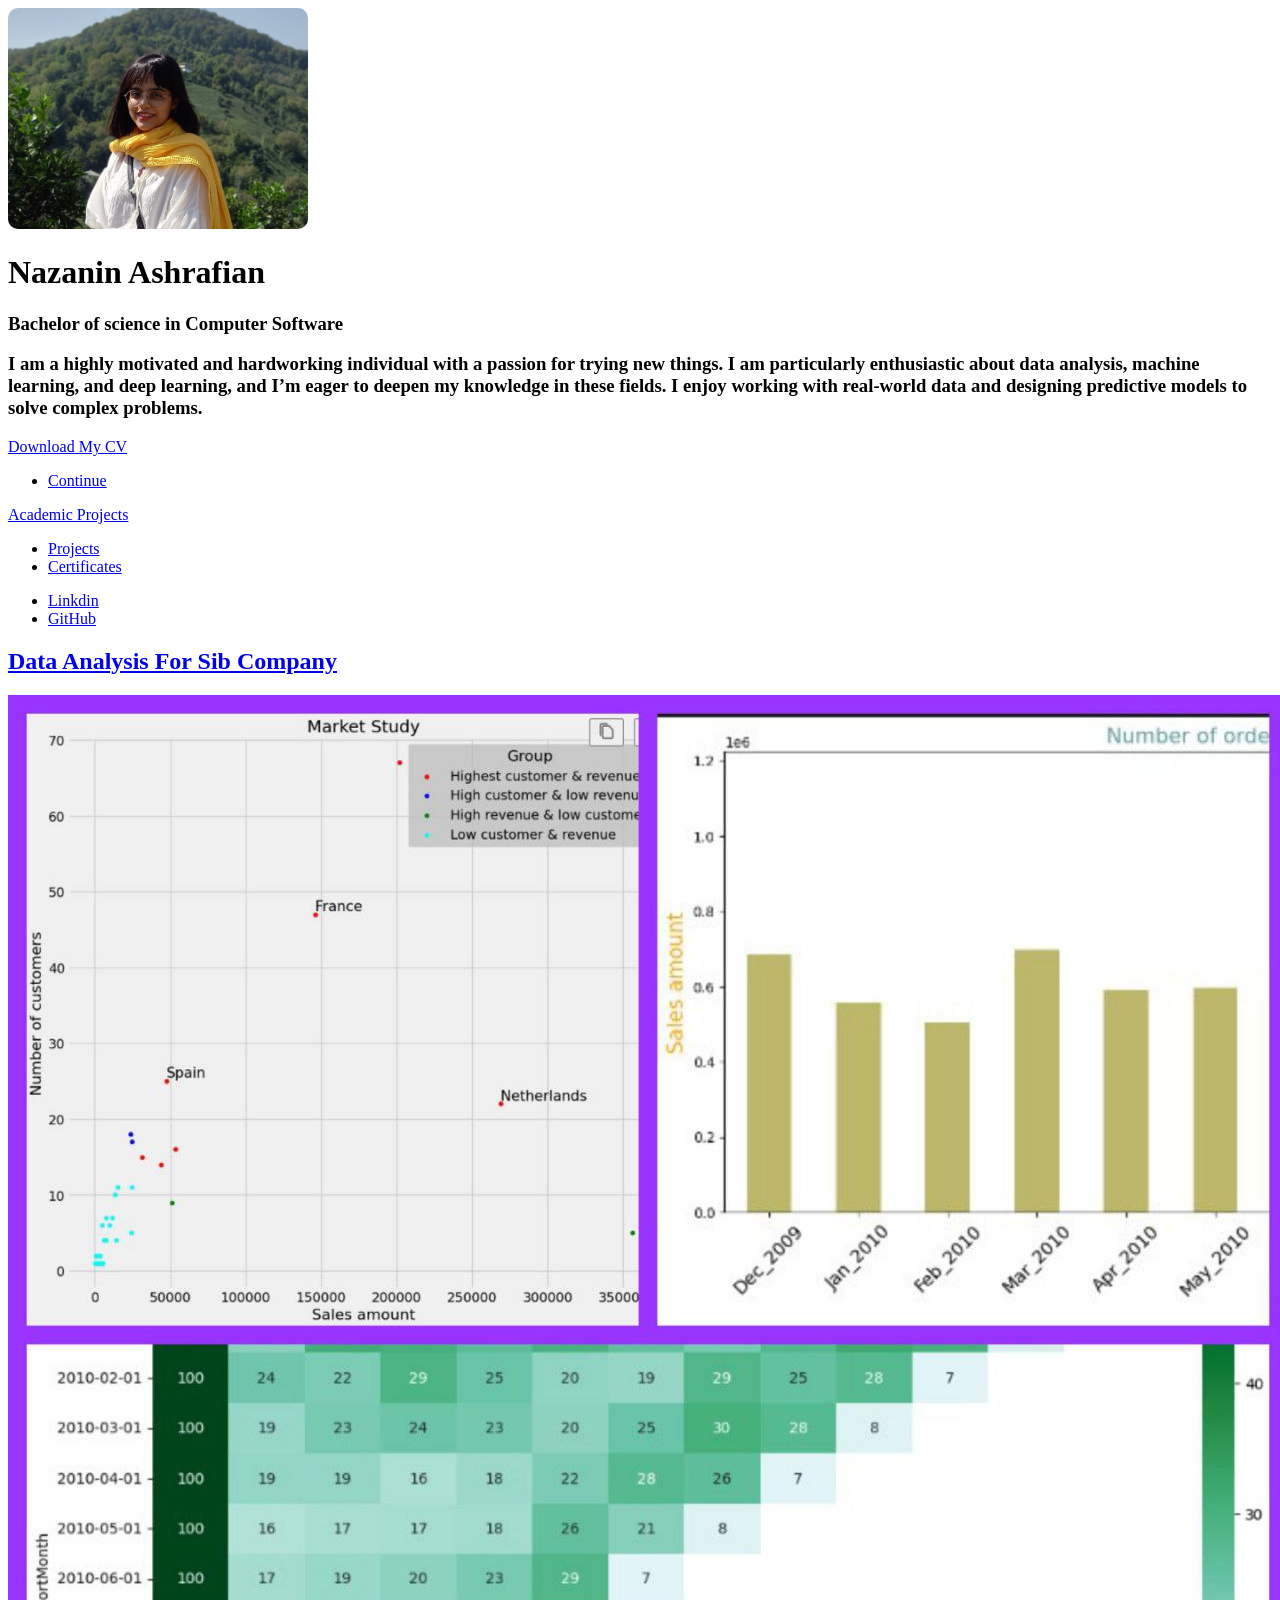
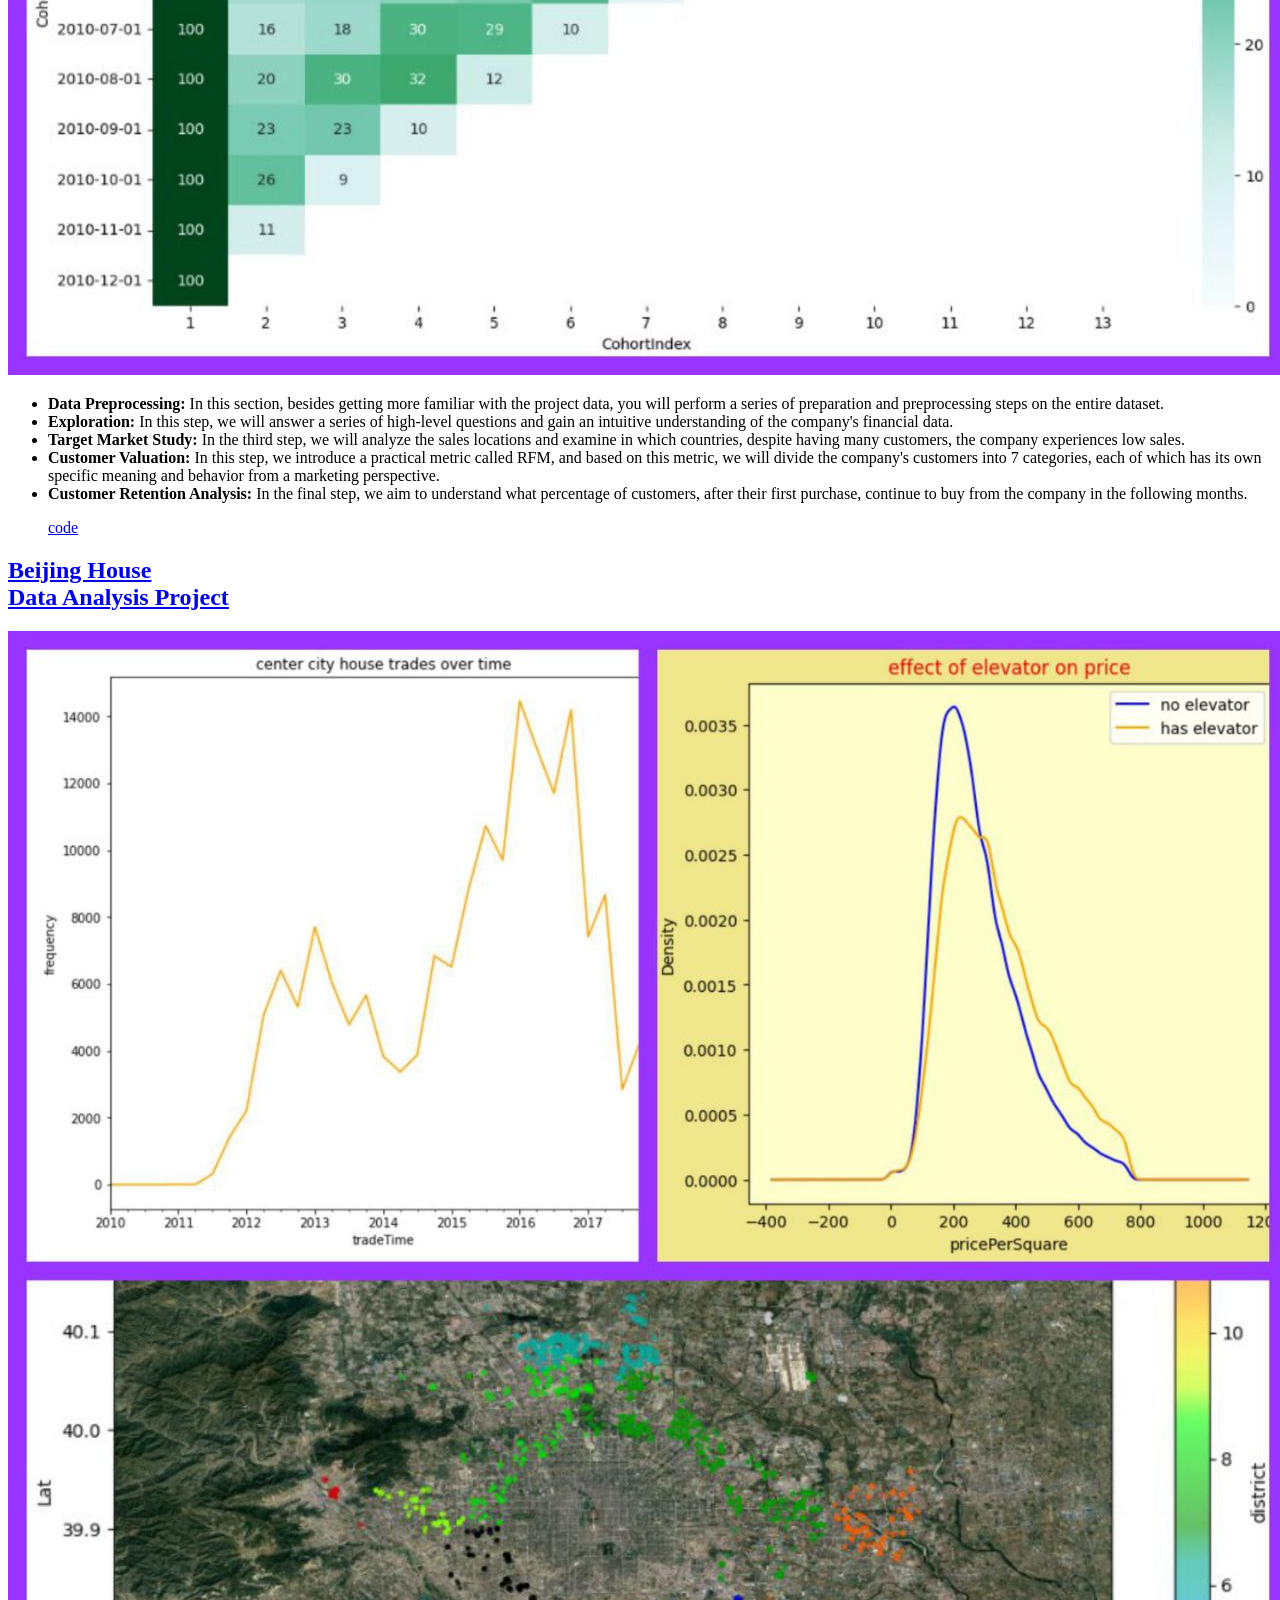
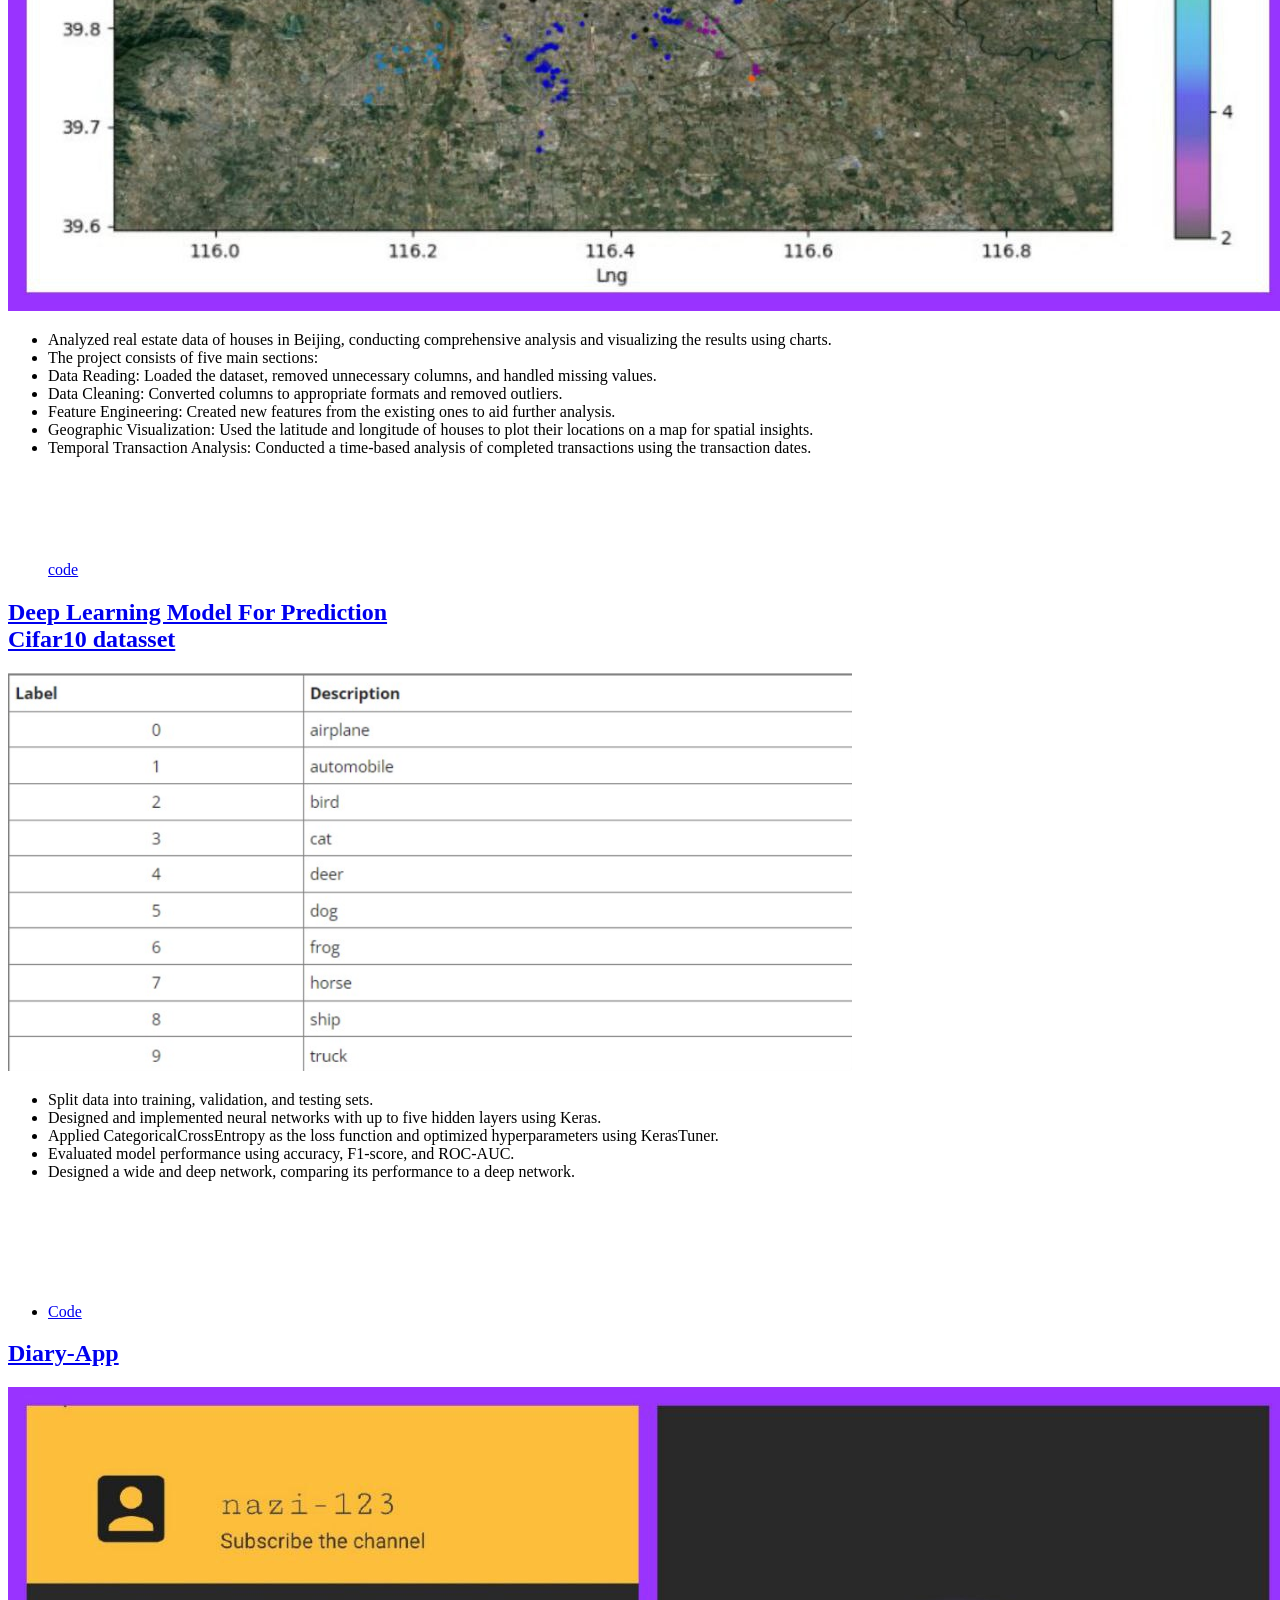
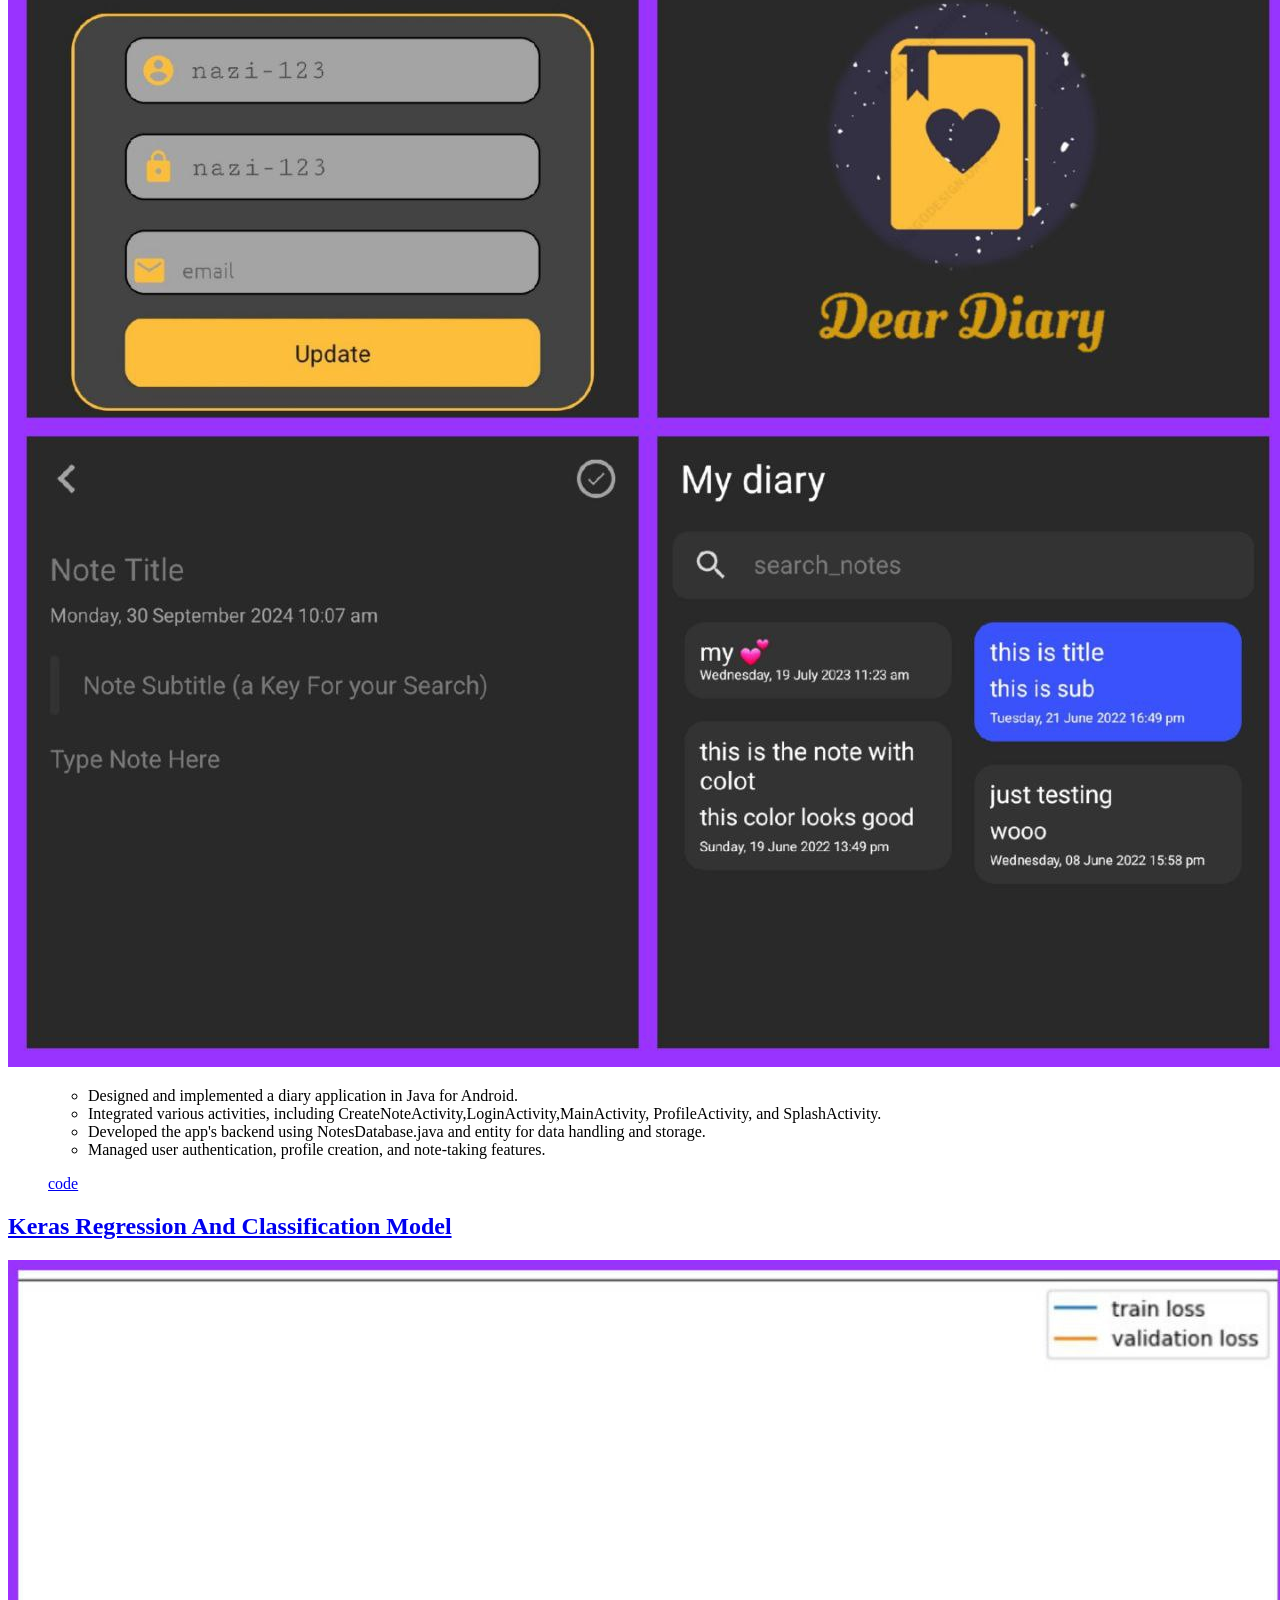
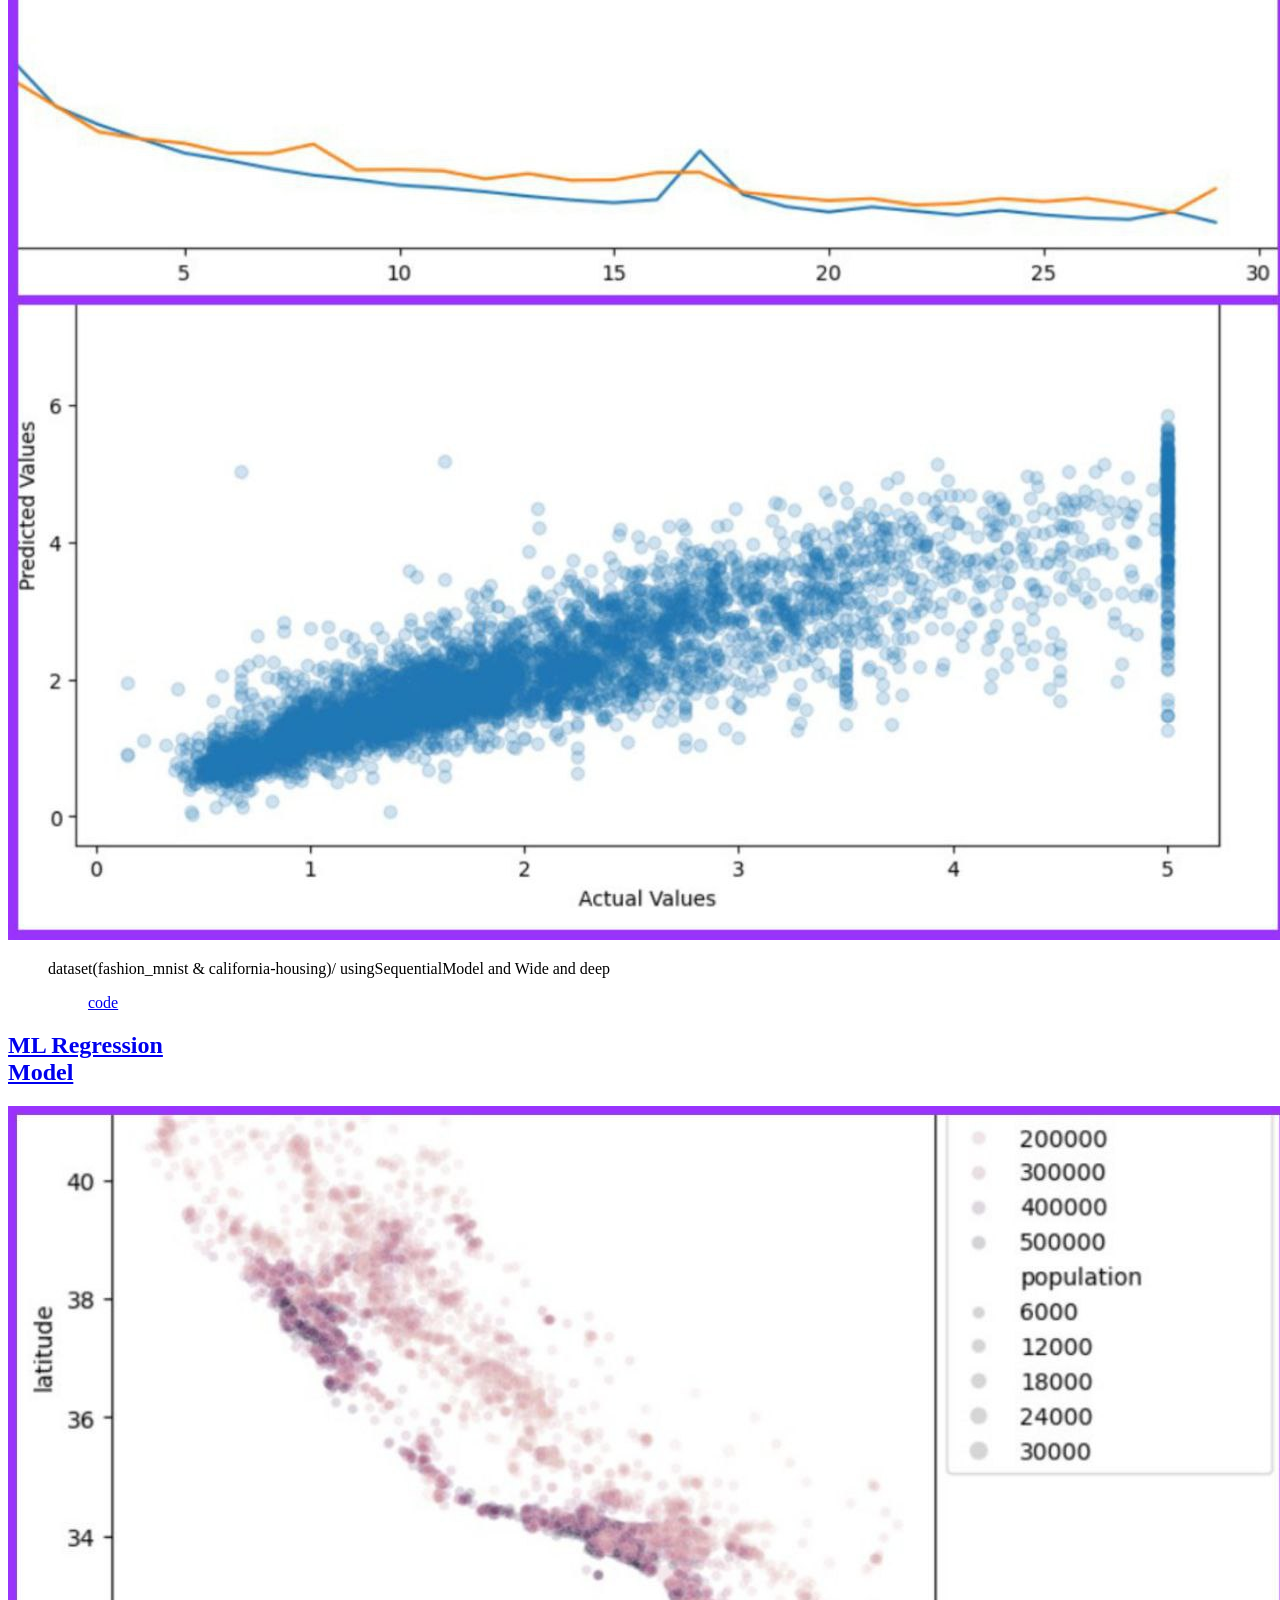
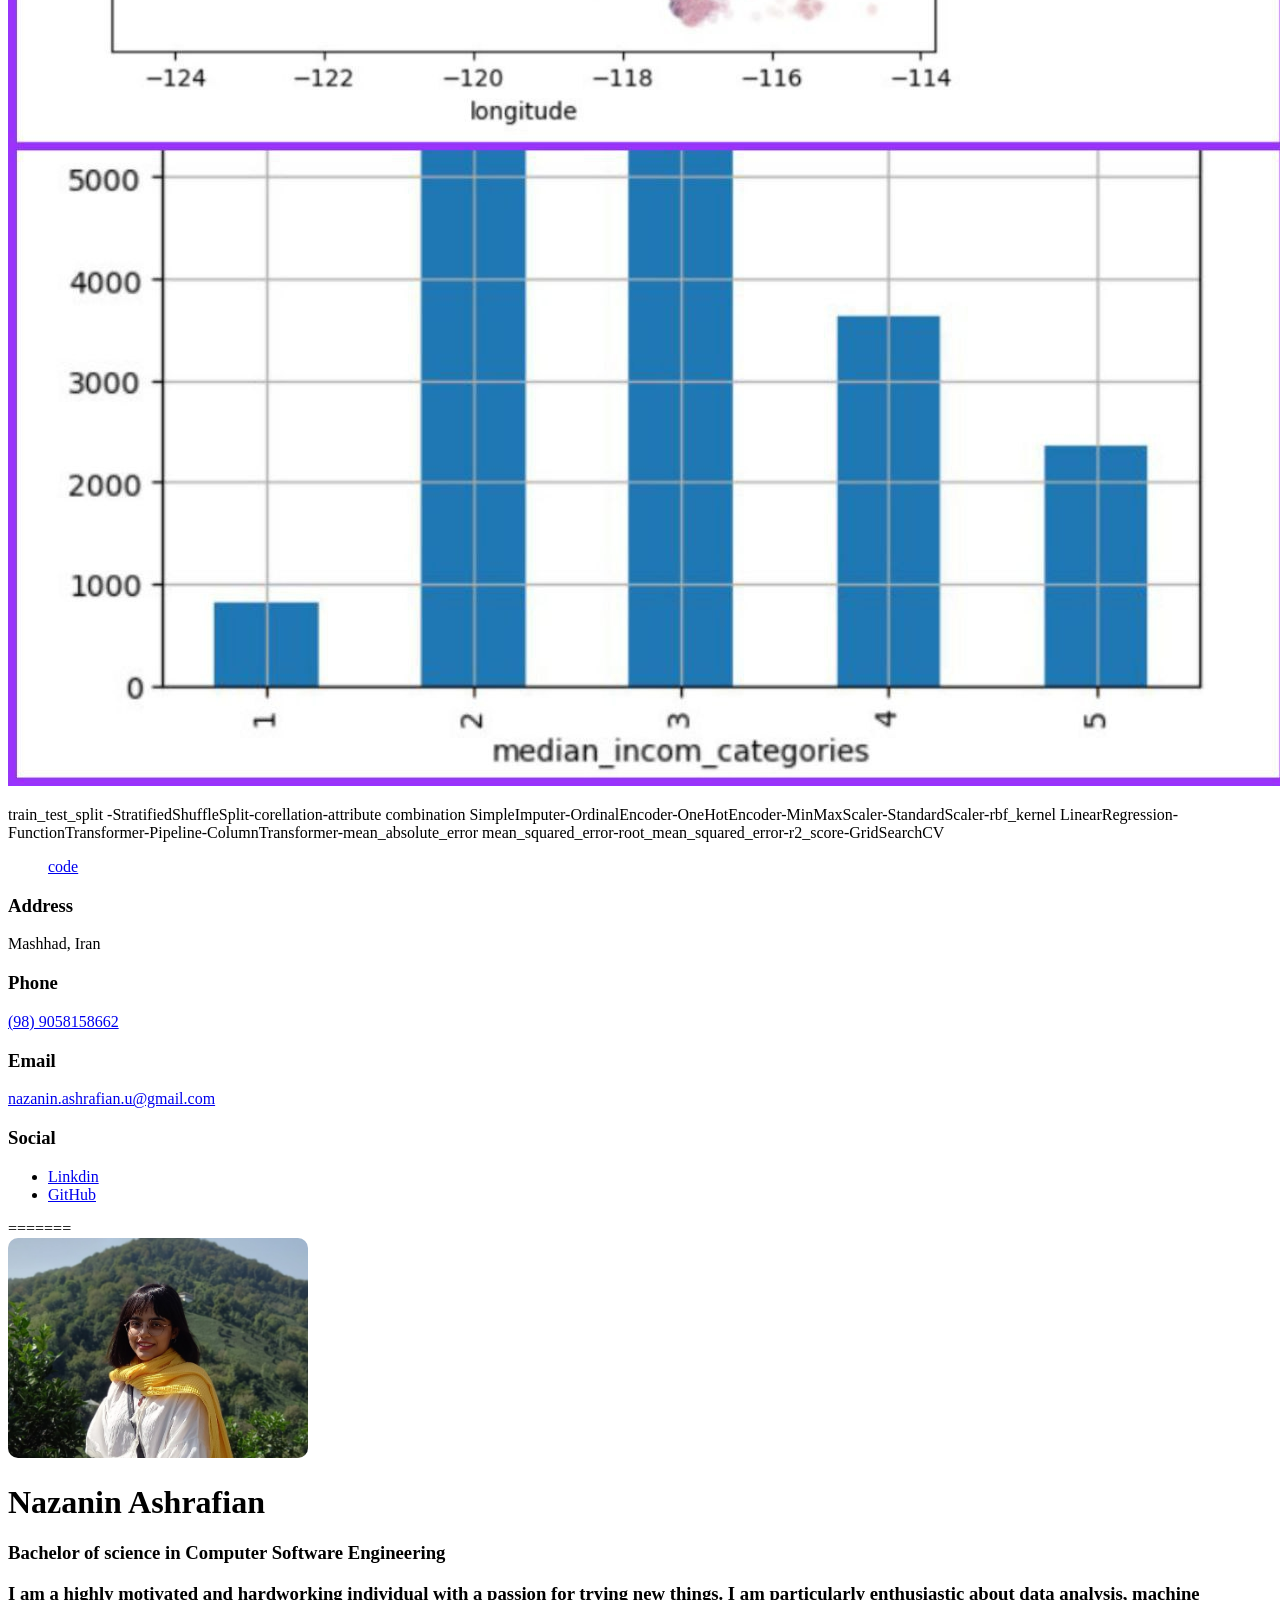
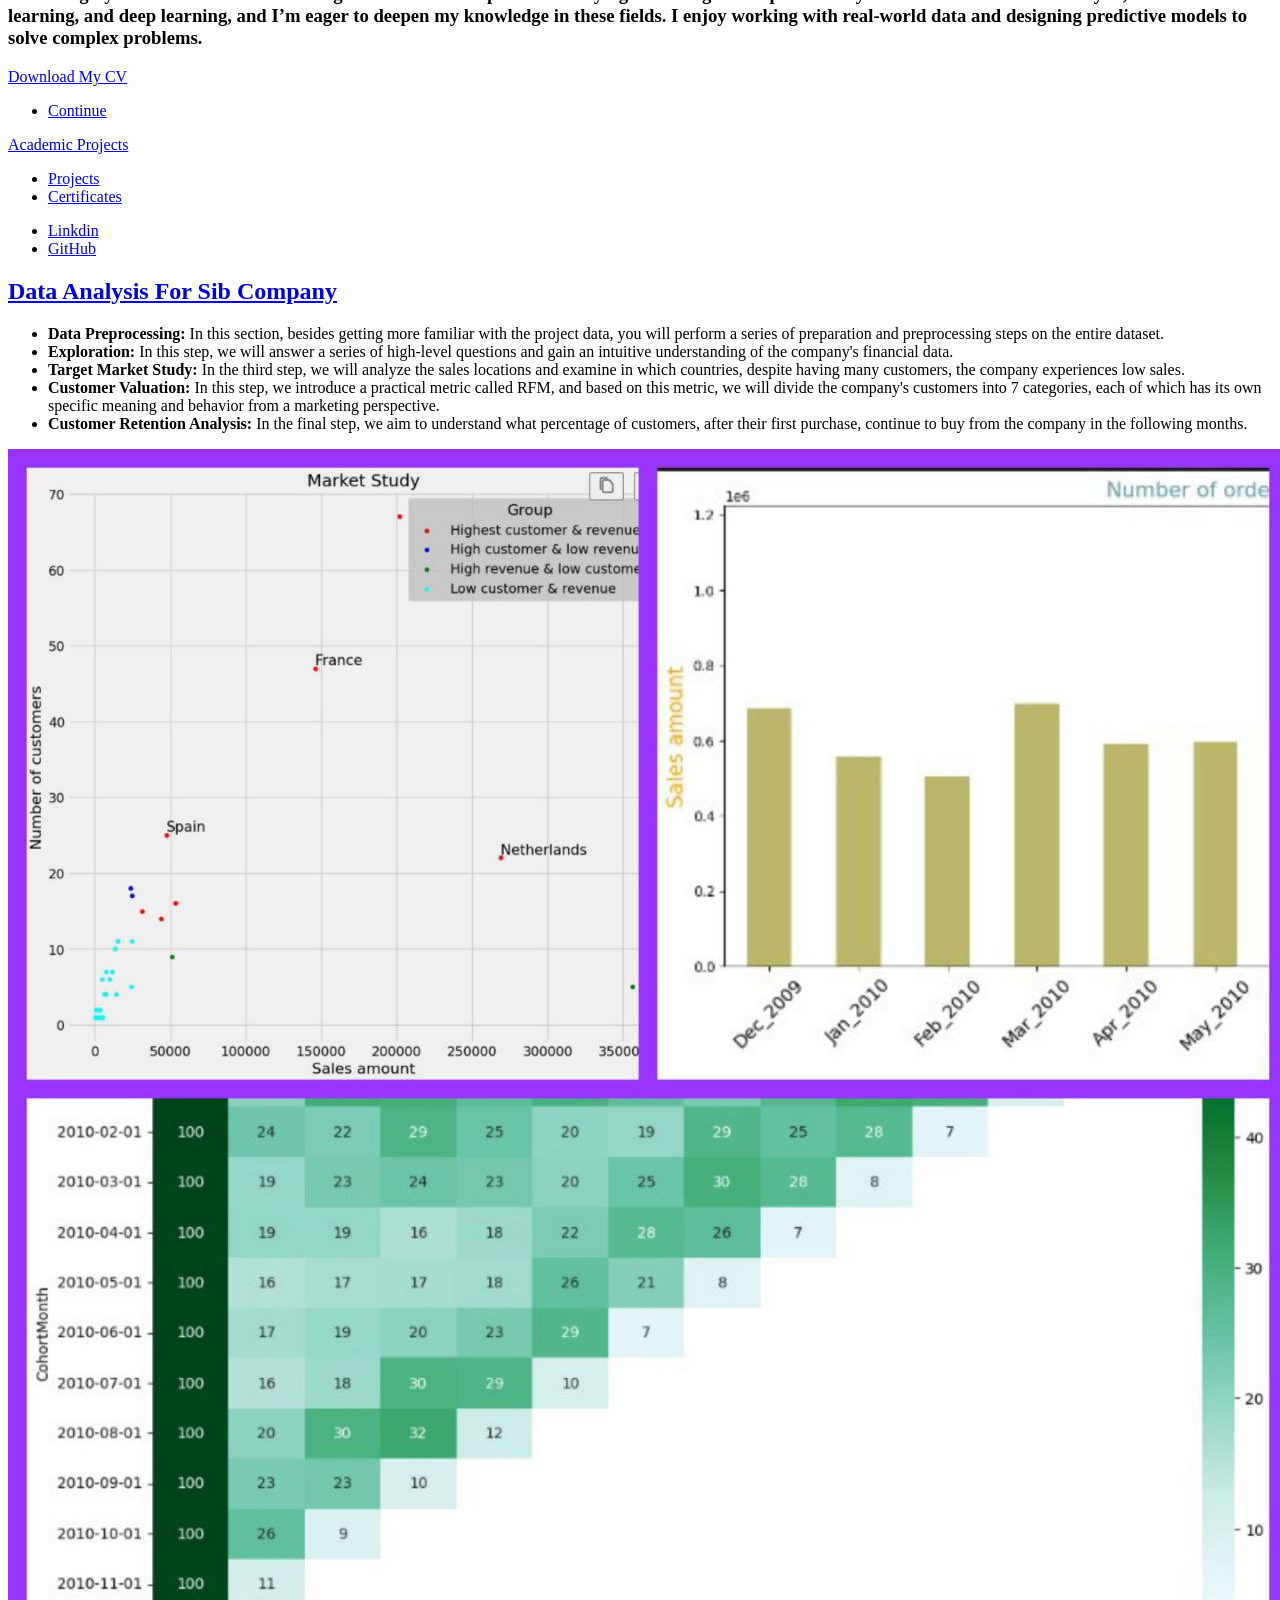
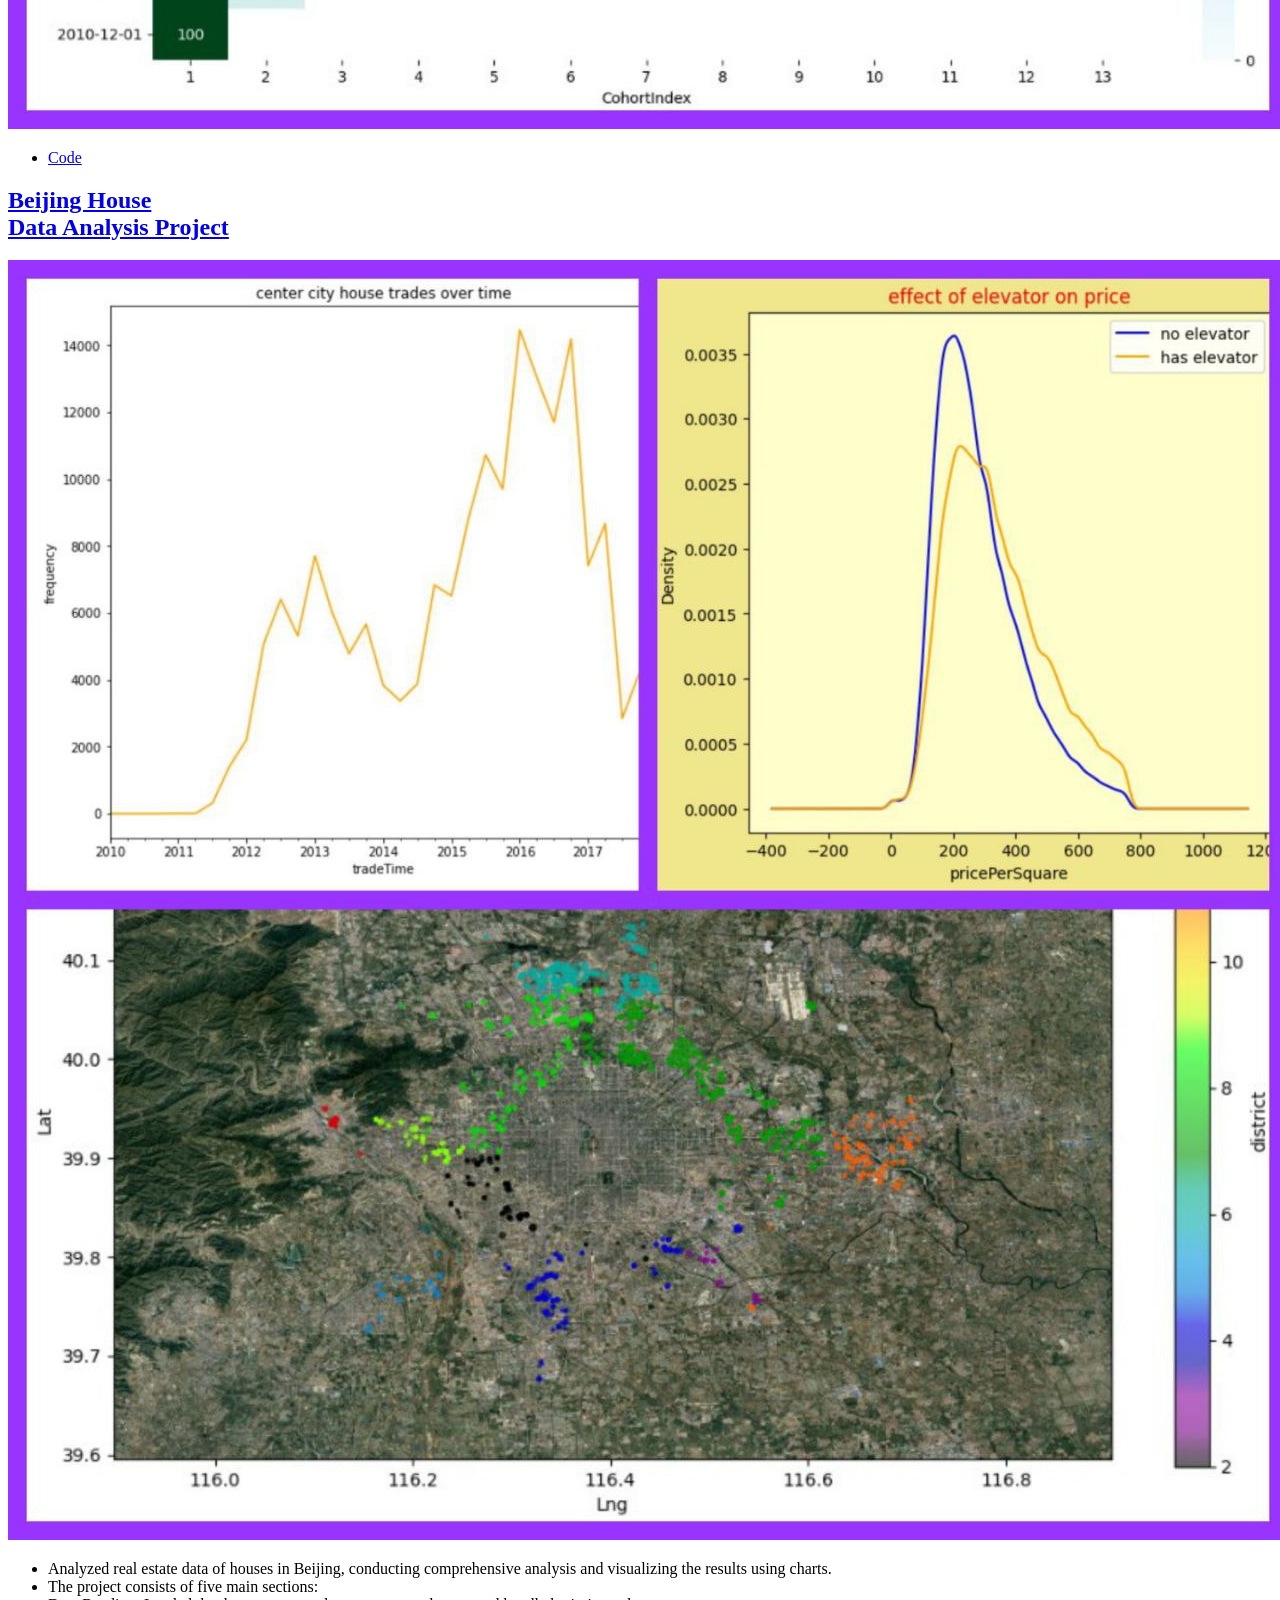
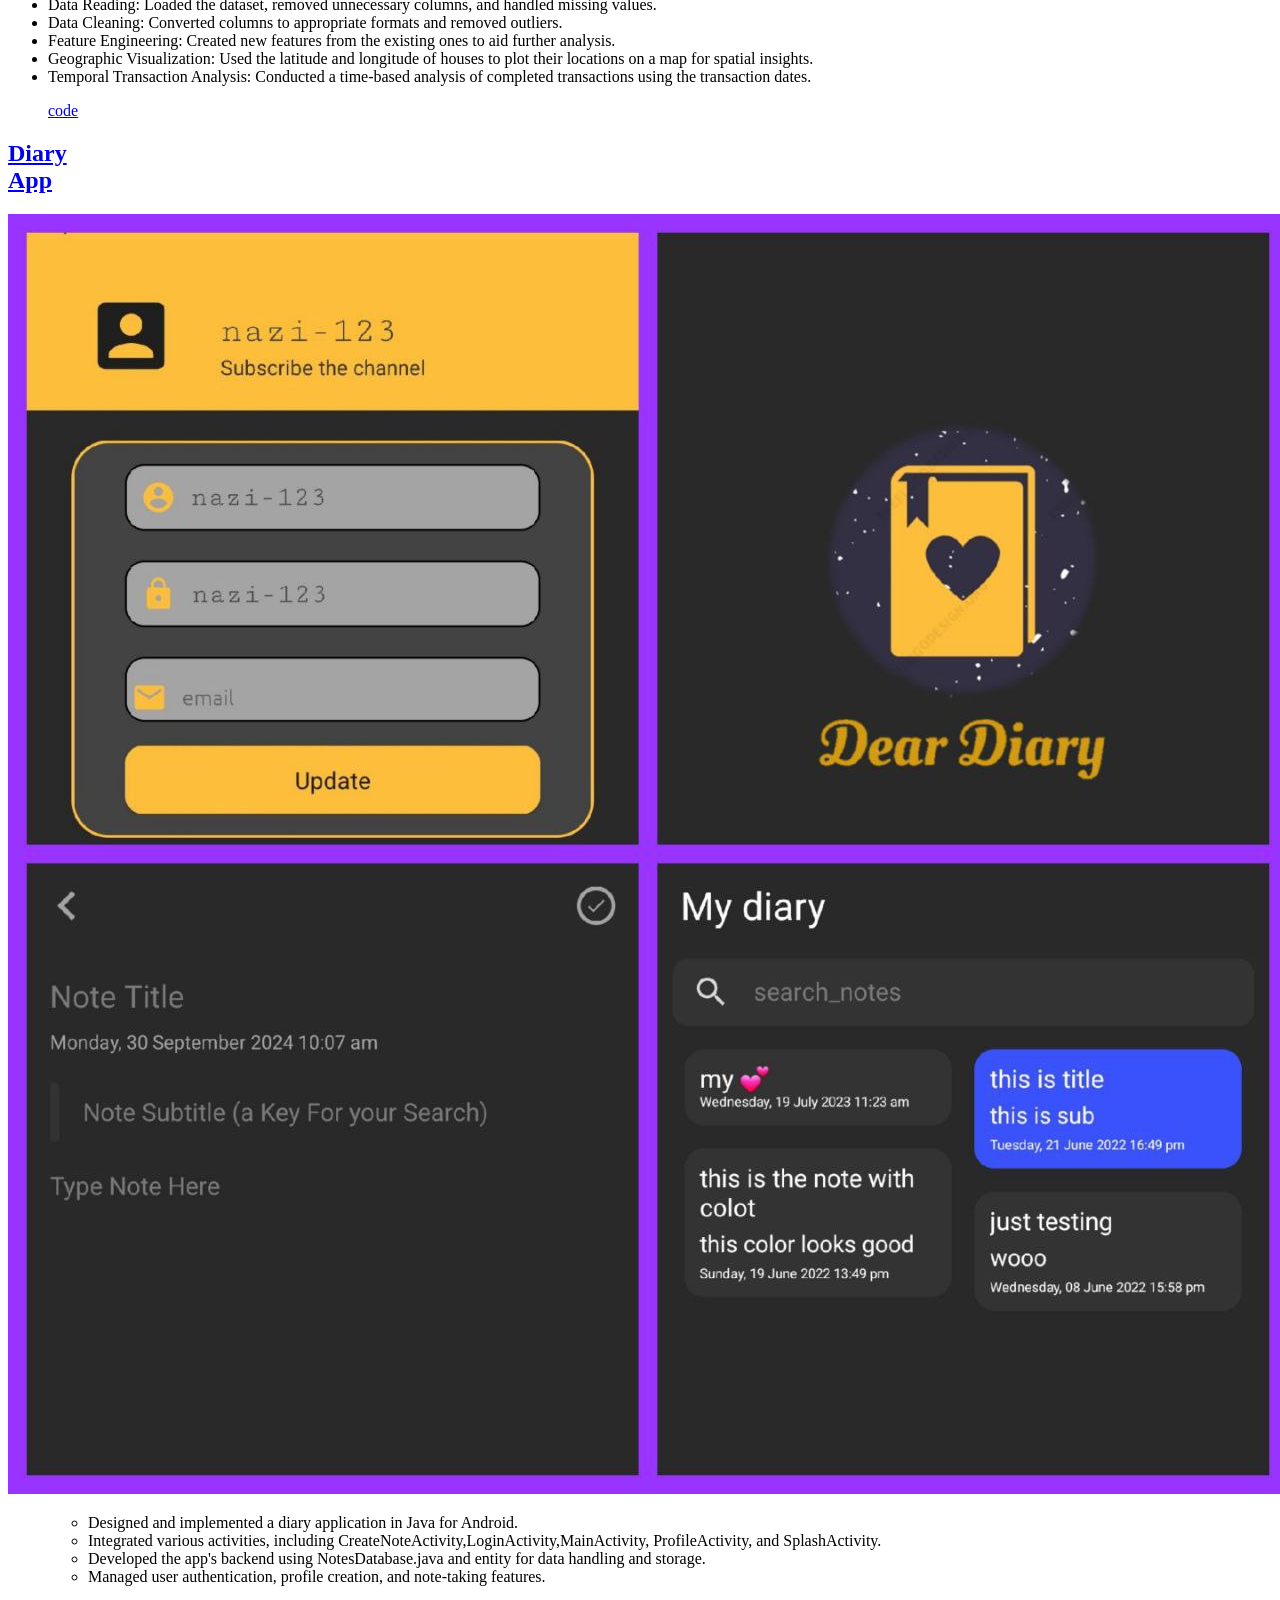
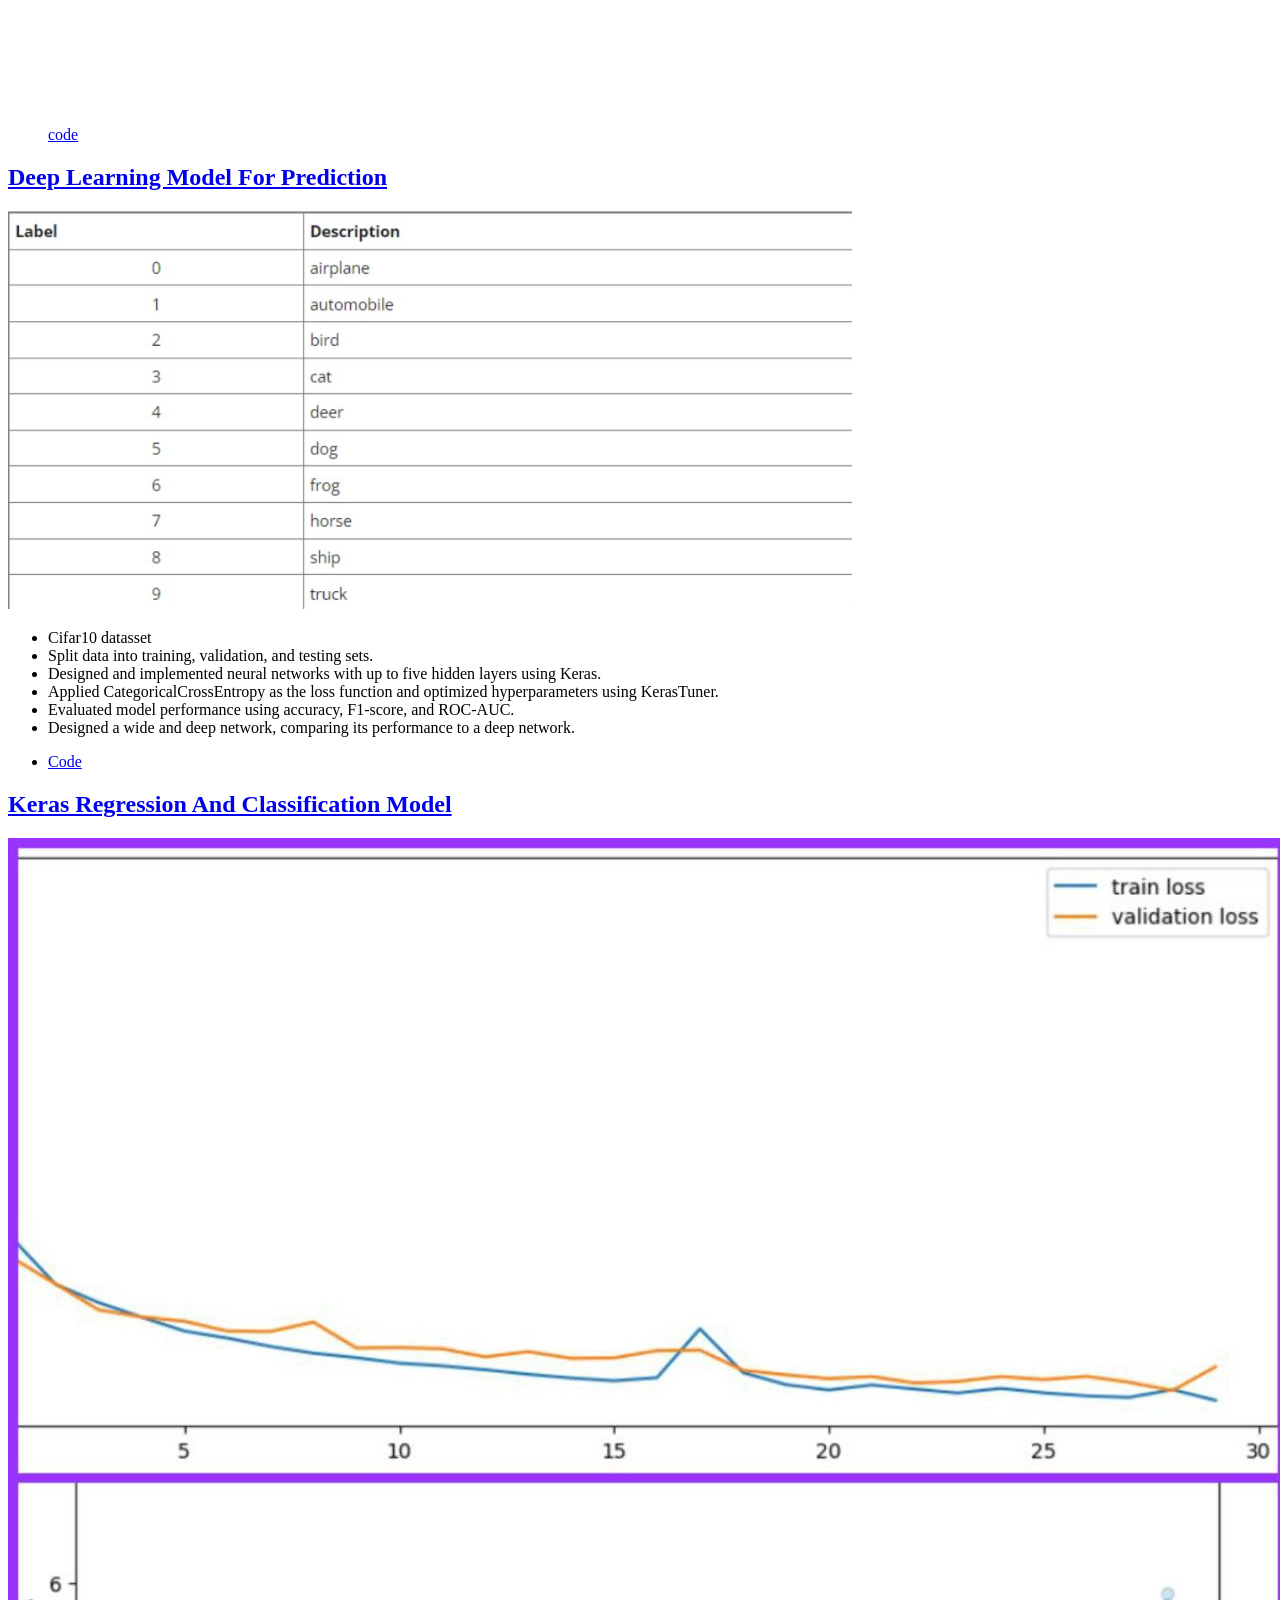
==== commit e49b1dbc: "taghirat" ====
--- a/index.html
+++ b/index.html
@@ -1,3 +1,4 @@
+
 <!DOCTYPE HTML>
 
 <html>
@@ -23,10 +24,7 @@
 					<div id="intro">
 						<img src="images/me.jpg" alt="" style="border-radius: 10px; height: 300; width: 300px;">
 						<h1>Nazanin Ashrafian<br /></h1>
-						<h3>Bachelor of science in Computer Software Engineering<br /></h3>
-
-
-						
+						<h3>Bachelor of science in Computer Software <br /></h3>
 						<p>
 							<section></section>
 								<h3>I am a highly motivated and hardworking individual with a passion for trying new things. 
@@ -260,3 +258,257 @@
 
 	</body>
 </html>
+=======
+<!DOCTYPE HTML>
+
+<html>
+
+
+	<head>
+		<title>Nazanin Ashrafian-portfolio</title>
+		<meta charset="utf-8" />
+		<meta name="viewport" content="width=device-width, initial-scale=1, user-scalable=no" />
+		<link rel="stylesheet" href="assets/css/main.css" />
+		<noscript><link rel="stylesheet" href="assets/css/noscript.css" /></noscript>
+
+
+	</head>
+
+
+	<body class="is-preload">
+
+		<!-- Wrapper -->
+			<div id="wrapper" class="fade-in">
+
+				<!-- Intro -->
+					<div id="intro">
+						<img src="images/me.jpg" alt="" style="border-radius: 10px; height: 300; width: 300px;">
+						<h1>Nazanin Ashrafian<br /></h1>
+						<h3>Bachelor of science in Computer Software Engineering<br /></h3>						
+						<p>
+							<section></section>
+								<h3>I am a highly motivated and hardworking individual with a passion for trying new things. 
+									 I am particularly enthusiastic about data analysis, machine learning, and deep learning, and I’m eager to deepen my knowledge in these fields.
+									 I enjoy working with real-world data and designing predictive models to solve complex problems.</h3>
+								
+							</section>
+							<a href="Copy of Nazanin Ashrafian CV (17).pdf" download="Nazanin_Ashrafian_CV" class="btn">Download My CV</a>
+
+						</p>
+						<ul class="actions">
+							<li><a href="#header" class="button icon solid solo fa-arrow-down scrolly">Continue</a></li>
+						</ul>
+					</div>
+
+				<!-- Header -->
+					<header id="header">
+						<a href="index.html" class="logo">Academic Projects</a>
+					</header>
+
+				<!-- Nav -->
+					<nav id="nav">
+						<ul class="links">
+							<li class="active"><a href="index.html">Projects</a></li>
+							<li><a href="generic.html">Certificates</a></li>
+						</ul>
+						<ul class="icons">
+
+							<li><a href="https://www.linkedin.com/in/nazanin-ashrafian-17aa07188/" class="icon brands fa-linkedin"><img src="" alt=""><span class="label">Linkdin</span></a></li>
+							<li><a href="https://github.com/NaZanin-AsH" class="icon brands fa-github"><span class="label">GitHub</span></a></li>
+						</ul>
+					</nav>
+				<!-- Main -->
+					<div id="main">
+
+						<!-- Featured Post -->
+							<article class="post featured">
+								<header class="major">
+									<h2><a href="#">Data Analysis For Sib Company</a></h2>
+									<p style="font-size: 2px;">
+									 <ul>
+										<li style=" text-align: left;"><strong>Data Preprocessing:</strong> In this section, besides getting more familiar with the project data, you will perform a series of preparation and preprocessing steps on the entire dataset.</li>
+										<li style=" text-align: left;"><strong>Exploration:</strong> In this step, we will answer a series of high-level questions and gain an intuitive understanding of the company's financial data.</li>
+										<li style=" text-align: left;"><strong>Target Market Study:</strong> In the third step, we will analyze the sales locations and examine in which countries, despite having many customers, the company experiences low sales.</li>
+										<li style=" text-align: left;"><strong>Customer Valuation:</strong> In this step, we introduce a practical metric called RFM, and based on this metric, we will divide the company's customers into 7 categories, each of which has its own specific meaning and behavior from a marketing perspective.</li>
+										<li style=" text-align: left;"><strong>Customer Retention Analysis:</strong> In the final step, we aim to understand what percentage of customers, after their first purchase, continue to buy from the company in the following months.</li>
+									  </ul>
+									  </p>
+								</header>
+								<a href="#" class="image main"><img src="images/dataAF.jpg" alt="" /></a>
+								<ul class="actions special">
+									<li><a href="https://github.com/NaZanin-AsH/DataAnalysisProject" class="button large">Code</a></li>
+								</ul>
+							</article> 
+
+						<!-- Projects -->
+							<section class="posts">								
+								<!-- <article>
+									<header>
+										<h2><a href="#">Data Analysis For Sib Company<br />
+										</a></h2>
+									</header>
+									<a href="#" class="image fit"><img src="images/dataAF.jpg" alt="" /></a>
+									<p><ul>
+										<li><strong>Data Preprocessing:</strong> In this section, besides getting more familiar with the project data, you will perform a series of preparation and preprocessing steps on the entire dataset.</li>
+										<li><strong>Exploration:</strong> In this step, we will answer a series of high-level questions and gain an intuitive understanding of the company's financial data.</li>
+										<li><strong>Target Market Study:</strong> In the third step, we will analyze the sales locations and examine in which countries, despite having many customers, the company experiences low sales.</li>
+										<li><strong>Customer Valuation:</strong> In this step, we introduce a practical metric called RFM, and based on this metric, we will divide the company's customers into 7 categories, each of which has its own specific meaning and behavior from a marketing perspective.</li>
+										<li><strong>Customer Retention Analysis:</strong> In the final step, we aim to understand what percentage of customers, after their first purchase, continue to buy from the company in the following months.</li>
+									  </ul>
+									  </p>
+										
+									<ul class="code">
+										<a href="https://github.com/NaZanin-AsH/DataAnalysisProject" class="button">code</a>
+									</ul>
+								</article> -->
+
+								
+								<article>
+									<header>
+										<h2><a href="#">Beijing House <br /> Data Analysis Project</a></h2>
+										</a></h2>
+									</header>
+									<a href="#" class="image fit"><img src="images/photo_6039573266810651814_y.jpg" alt="" /></a>
+									<p>
+										<ul>
+											<li style=" text-align: left;">Analyzed real estate data of houses in Beijing, conducting comprehensive analysis and visualizing the results using charts.</li>
+											<li style=" text-align: left;">The project consists of five main sections:</li>
+											<li style=" text-align: left;">Data Reading: Loaded the dataset, removed unnecessary columns, and handled missing values.</li>
+											<li style=" text-align: left;">Data Cleaning: Converted columns to appropriate formats and removed outliers.</li>
+											<li style=" text-align: left;">Feature Engineering: Created new features from the existing ones to aid further analysis.</li>
+											<li style=" text-align: left;">Geographic Visualization: Used the latitude and longitude of houses to plot their locations on a map for spatial insights.</li>
+											<li style=" text-align: left;">Temporal Transaction Analysis: Conducted a time-based analysis of completed transactions using the transaction dates.</li>
+										  </ul>
+									</p>
+									<ul class="code">
+										<a href="https://github.com/NaZanin-AsH/DataAnalysisProject" class="button">code</a>
+									</ul>
+								</article>
+								<article>
+									<header>
+										<h2><a href="#">Diary<br />App
+										</a></h2>
+									</header>
+									<a href="#" class="image fit"><img src="images/Android.jpg" alt="" /></a>
+									<p>
+										<ul>
+											<ul style=" text-align: left;">
+											  <li>Designed and implemented a diary application in Java for Android.</li>
+											  <li>Integrated various activities, including CreateNoteActivity,LoginActivity,MainActivity, ProfileActivity, and SplashActivity.</li>
+											  <li>Developed the app's backend using NotesDatabase.java and entity for data handling and storage.</li>
+											  <li>Managed user authentication, profile creation, and note-taking features.</li>
+											</ul>
+										  </ul>
+									</p>
+									<br><br><br><br><br><br>
+									<ul class="code">
+										<a href="https://github.com/NaZanin-AsH/Diary-App/tree/master/app/src/main/java/com/example/mydiary" class="button">code</a>
+									</ul>
+								</article>
+								<article>
+									<header>
+										<h2><a href="#">Deep Learning Model For Prediction<br />
+										</a></h2>
+									</header>
+									<a href="#" class="image fit"><img src="images/cifar.png" alt="" /></a>
+									<p><ul style=" text-align: left;">
+										<li>Cifar10 datasset</li>
+										<li>Split data into training, validation, and testing sets.</li>
+										<li>Designed and implemented neural networks with up to five hidden layers using Keras.</li>
+										<li>Applied CategoricalCrossEntropy as the loss function and optimized hyperparameters using KerasTuner.</li>
+										<li>Evaluated model performance using accuracy, F1-score, and ROC-AUC.</li>
+										<li>Designed a wide and deep network, comparing its performance to a deep network.</li>
+									  </ul>
+									  
+									  
+										
+									<ul class="actions special">
+										<li><a href="https://github.com/NaZanin-AsH/Deep-learningModel" class="button">Code</a></li>
+									</ul>
+								</article>
+							
+
+								<article>
+									<header>
+<!-- 										<span class="date">Spring 2022</span>
+ -->										<h2><a href="#">Keras Regression And Classification Model</a></h2>
+										</a></h2>
+									</header>
+									
+									<a href="#" class="image fit"><img src="images/regr.jpg" alt="" /></a>
+									<p>
+										<ul>
+											dataset(fashion_mnist & california-housing)/ usingSequentialModel and Wide and deep
+									</p>
+									<br>
+									<ul class="code">
+										<a href="https://github.com/NaZanin-AsH/keras-RegressionANDClassificationModel" class="button">code</a>
+									</ul>
+								</article>
+								<article>
+									<header>
+										<h2><a href="#">ML Regression <br> Model</a></h2>
+										</a></h2>
+									</header>
+									
+									<a href="#" class="image fit"><img src="images/ml.jpg" alt="" /></a>
+									<p>
+										corellation-attribute combination 
+										SimpleImputer OrdinalEncoder OneHotEncoder MinMaxScaler StandardScaler rbf-kernel
+										LinearRegression FunctionTransformer Pipeline ColumnTransformer mean-absolute-error
+										mean-squared error-root mean-squared-error r2score GridSearchCV
+								
+									</p>
+									<ul class="code">
+										<a href="https://github.com/NaZanin-AsH/ML-regressionModel" class="button">code</a>
+									</ul>
+								</article>
+							</section>
+					</div>
+
+
+
+
+				<!-- Footer -->
+					<footer id="footer">
+					
+						<section class="split contact">
+							<section class="alt">
+								<h3>Address</h3>
+								<p>Mashhad, Iran</p>
+							</section>
+							<section>
+								<h3>Phone</h3>
+								<p><a href="#">(98) 9058158662</a></p>
+							</section>
+							<section>
+								<h3>Email</h3>
+								<p><a href="#">nazanin.ashrafian.u@gmail.com</a></p>
+							</section>
+							<section>
+								<h3>Social</h3>
+								<ul class="icons">
+
+									<li><a href="https://www.linkedin.com/in/nazanin-ashrafian-17aa07188/" class="icon brands fa-linkedin"><img src="" alt=""><span class="label">Linkdin</span></a></li>
+									<li><a href="https://github.com/NaZanin-AsH" class="icon brands fa-github"><span class="label">GitHub</span></a></li>
+								</ul>
+							</section>
+						</section>
+					</footer>
+
+		
+			</div>
+
+		<!-- Scripts -->
+			<script src="assets/js/jquery.min.js"></script>
+			<script src="assets/js/jquery.scrollex.min.js"></script>
+			<script src="assets/js/jquery.scrolly.min.js"></script>
+			<script src="assets/js/browser.min.js"></script>
+			<script src="assets/js/breakpoints.min.js"></script>
+			<script src="assets/js/util.js"></script>
+			<script src="assets/js/main.js"></script>
+
+
+	</body>
+</html>
+>>>>>>> f04ff11 (indexhtml-commit)
--- a/assets/css/noscript.css
+++ b/assets/css/noscript.css
@@ -1,9 +1,16 @@
 @import url(font-awesome.min.css);
 
+<<<<<<< HEAD
 /*
 	Massively by HTML5 UP
 	html5up.net | @ajlkn
 	Free for personal and commercial use under the CCA 3.0 license (html5up.net/license)
+=======
+/*
+	Massively by HTML5 UP
+	html5up.net | @ajlkn
+	Free for personal and commercial use under the CCA 3.0 license (html5up.net/license)
+>>>>>>> f04ff11 (indexhtml-commit)
 */
 
 /* Wrapper */
--- a/assets/css/noscript.css
+++ b/assets/css/noscript.css
@@ -1,9 +1,16 @@
 @import url(font-awesome.min.css);
 
+<<<<<<< HEAD
 /*
 	Massively by HTML5 UP
 	html5up.net | @ajlkn
 	Free for personal and commercial use under the CCA 3.0 license (html5up.net/license)
+=======
+/*
+	Massively by HTML5 UP
+	html5up.net | @ajlkn
+	Free for personal and commercial use under the CCA 3.0 license (html5up.net/license)
+>>>>>>> f04ff11 (indexhtml-commit)
 */
 
 /* Wrapper */
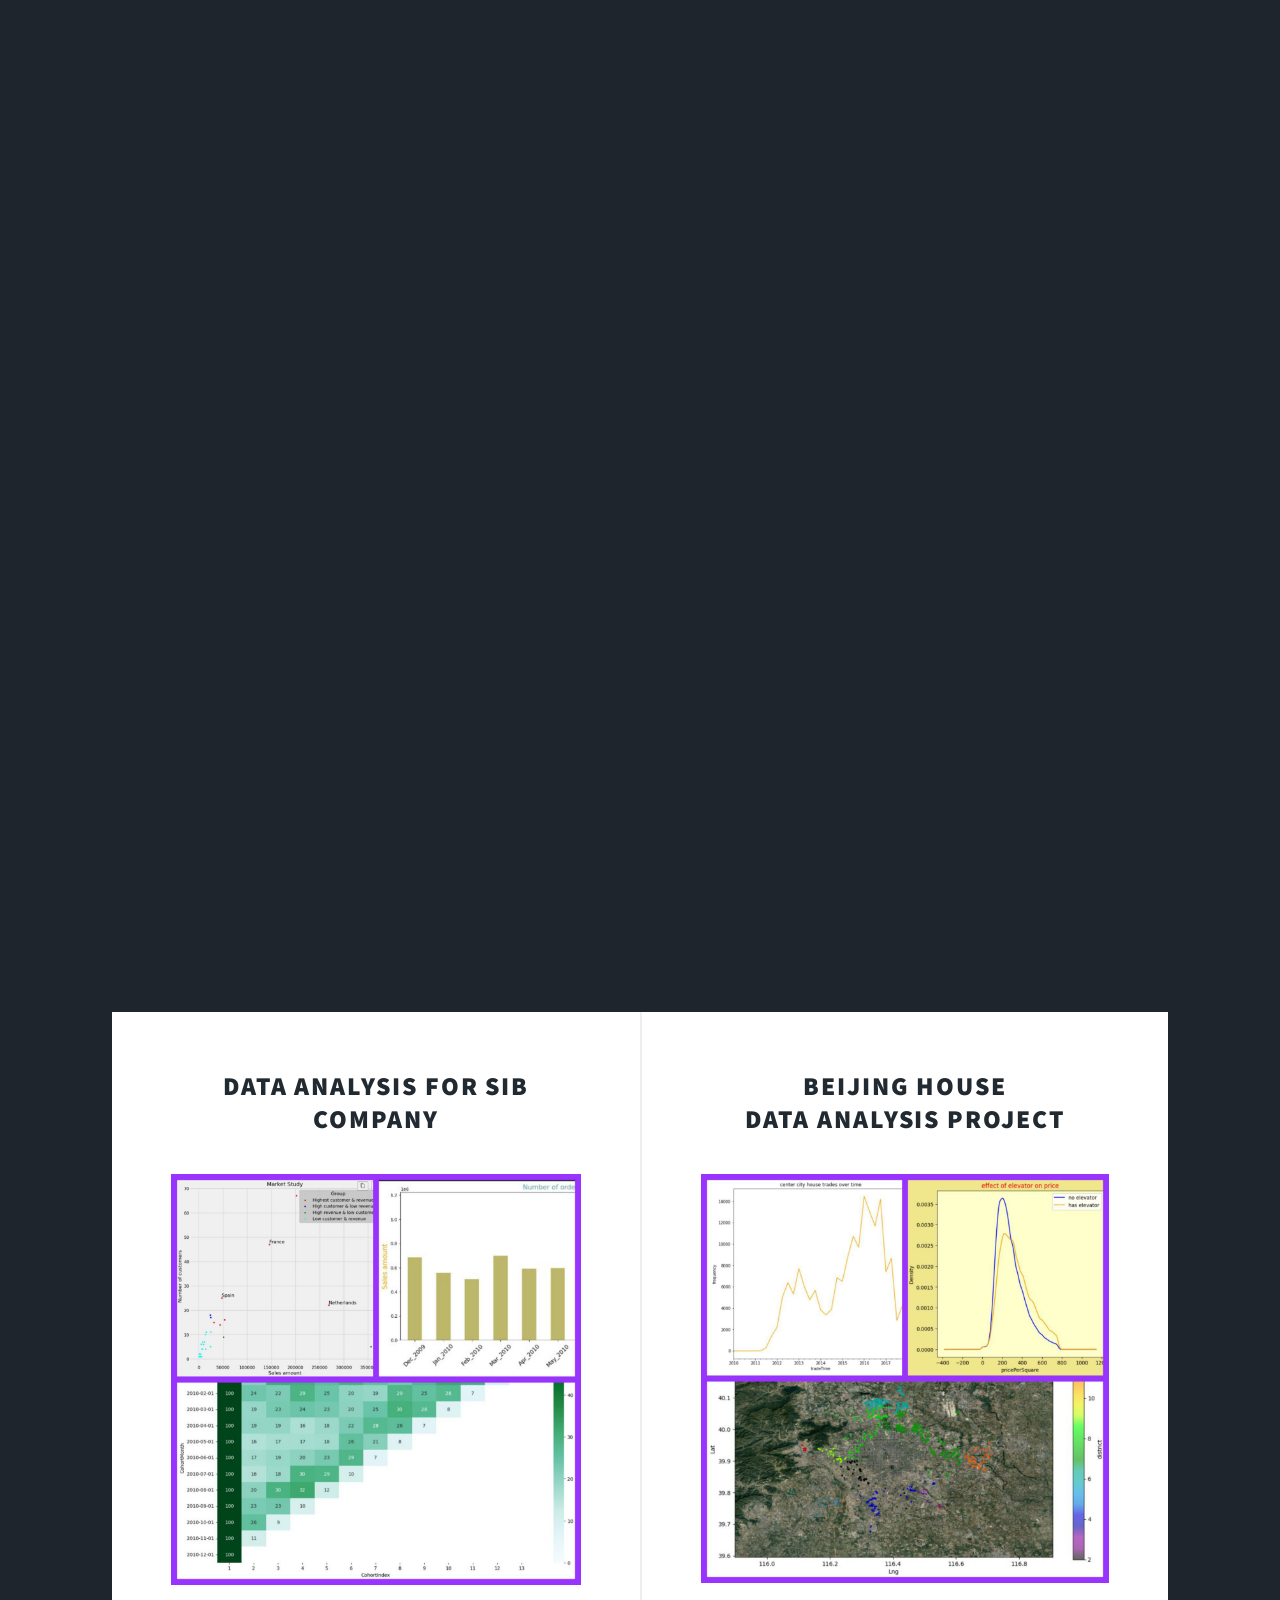
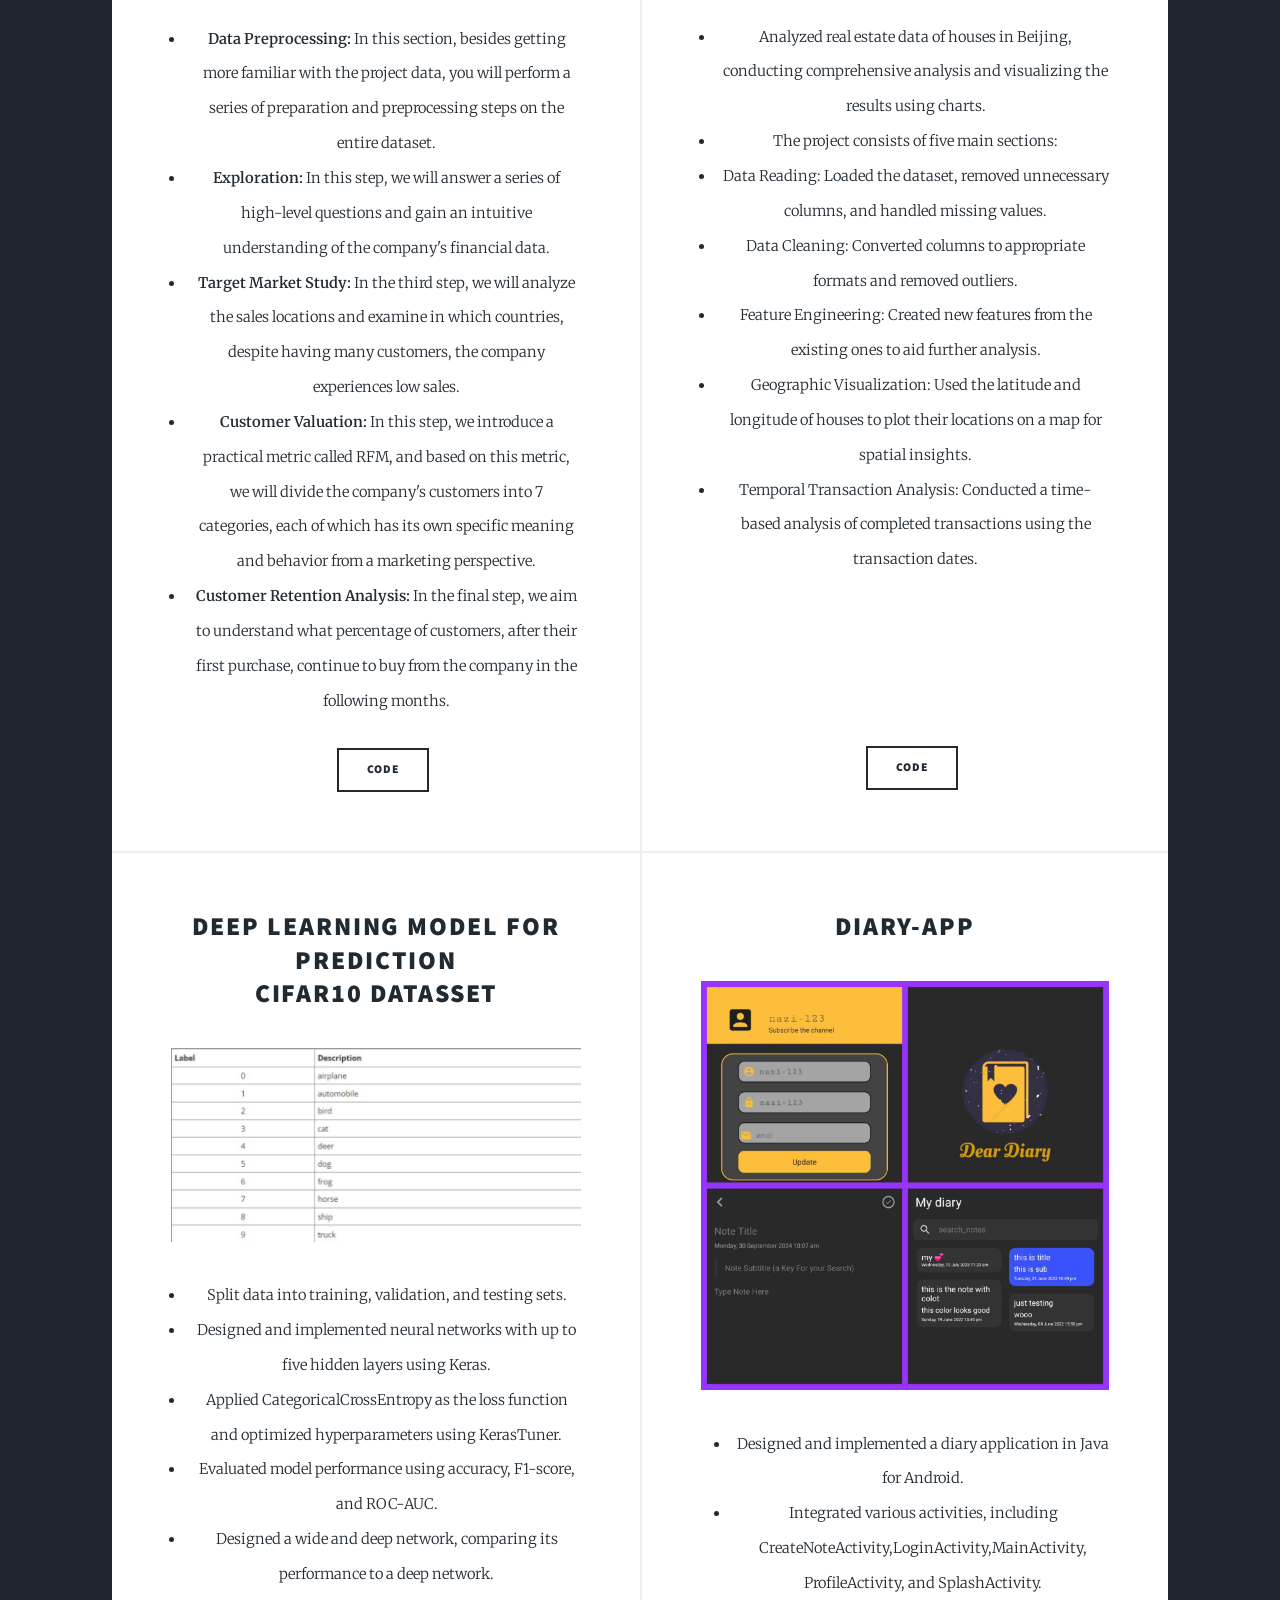
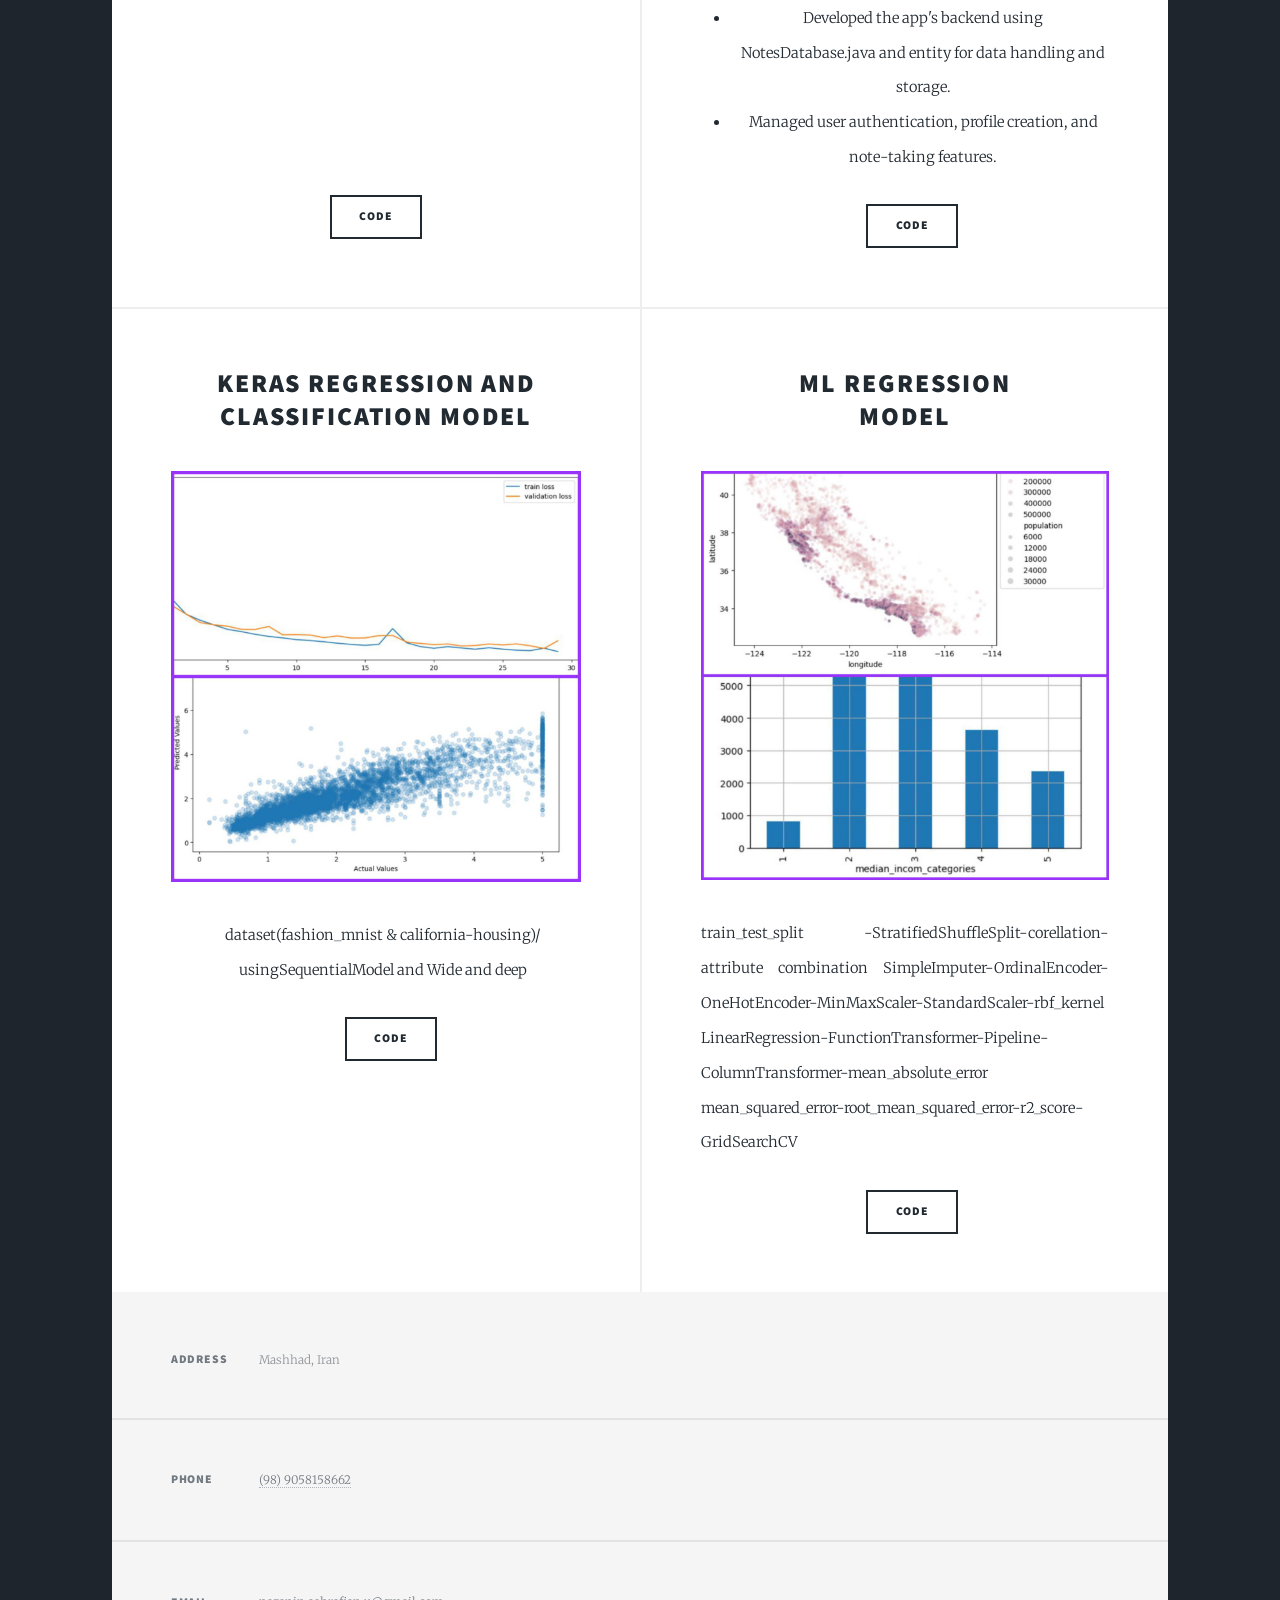
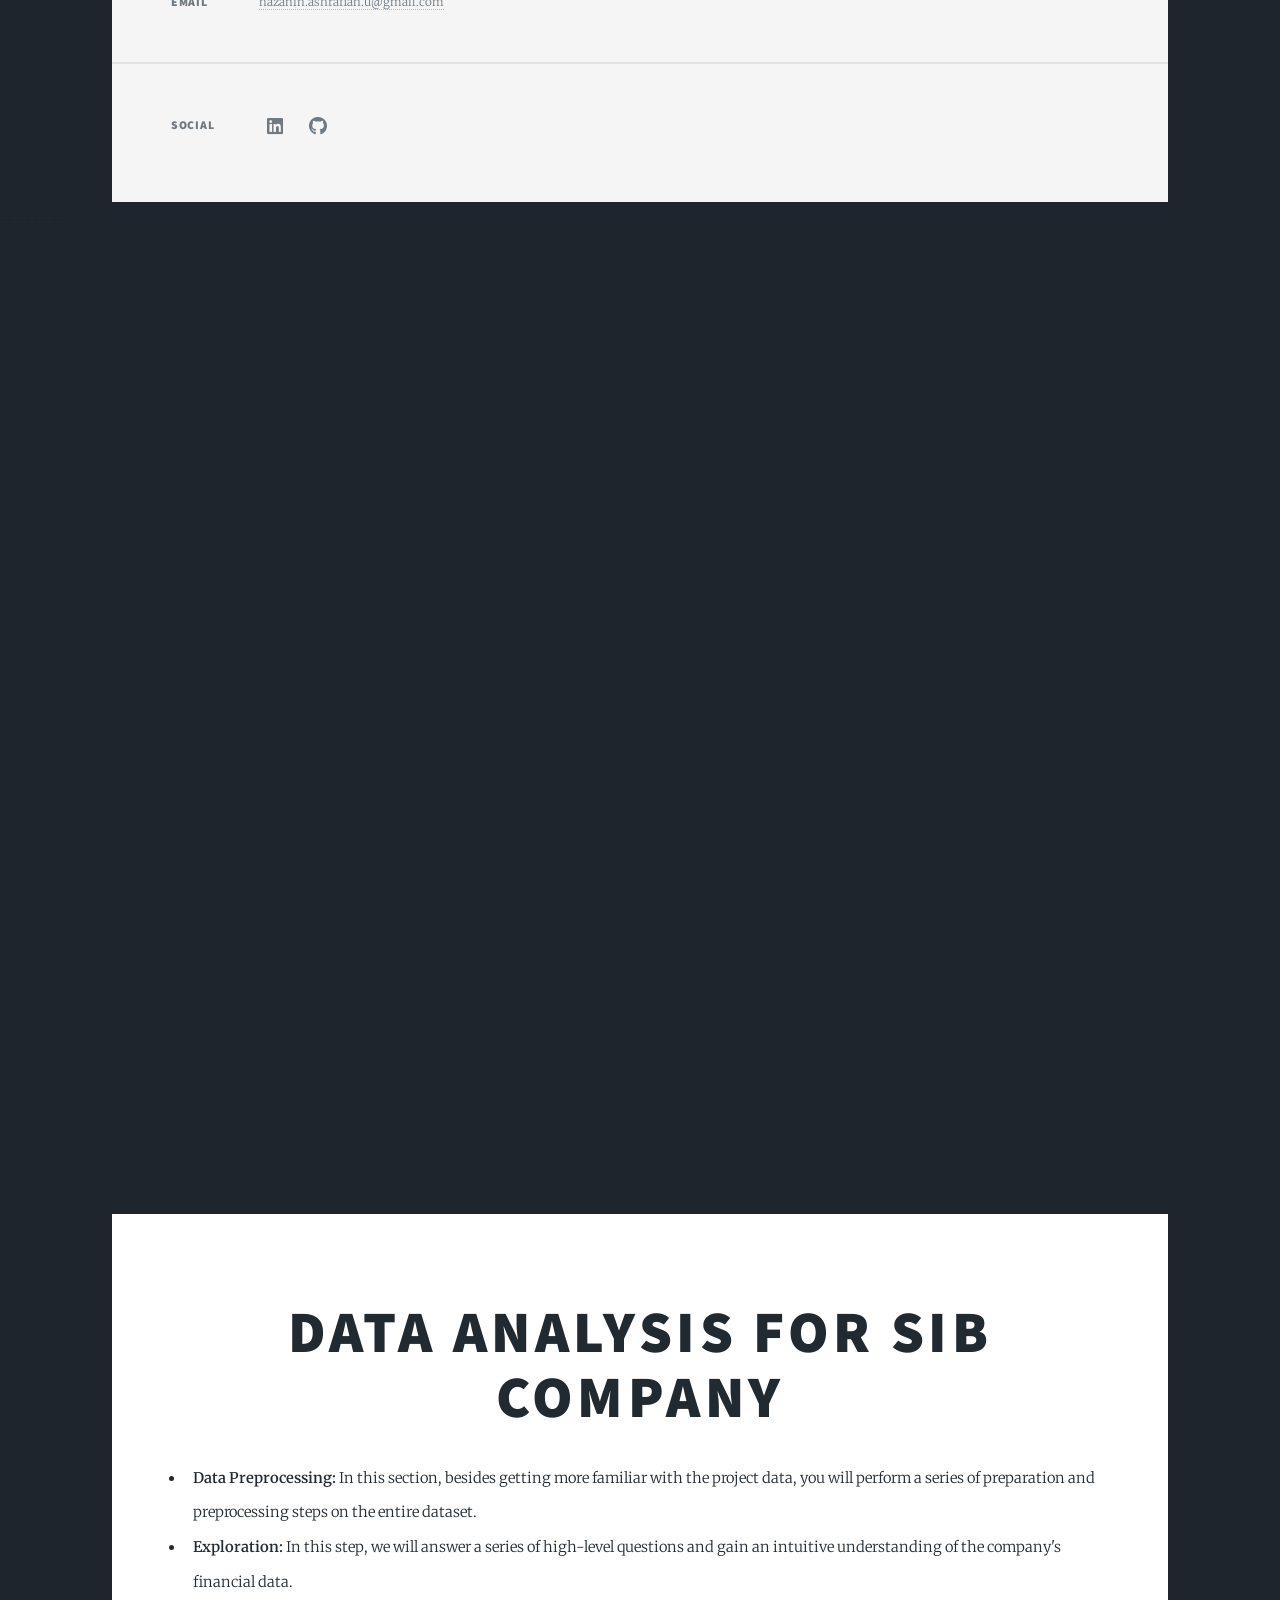
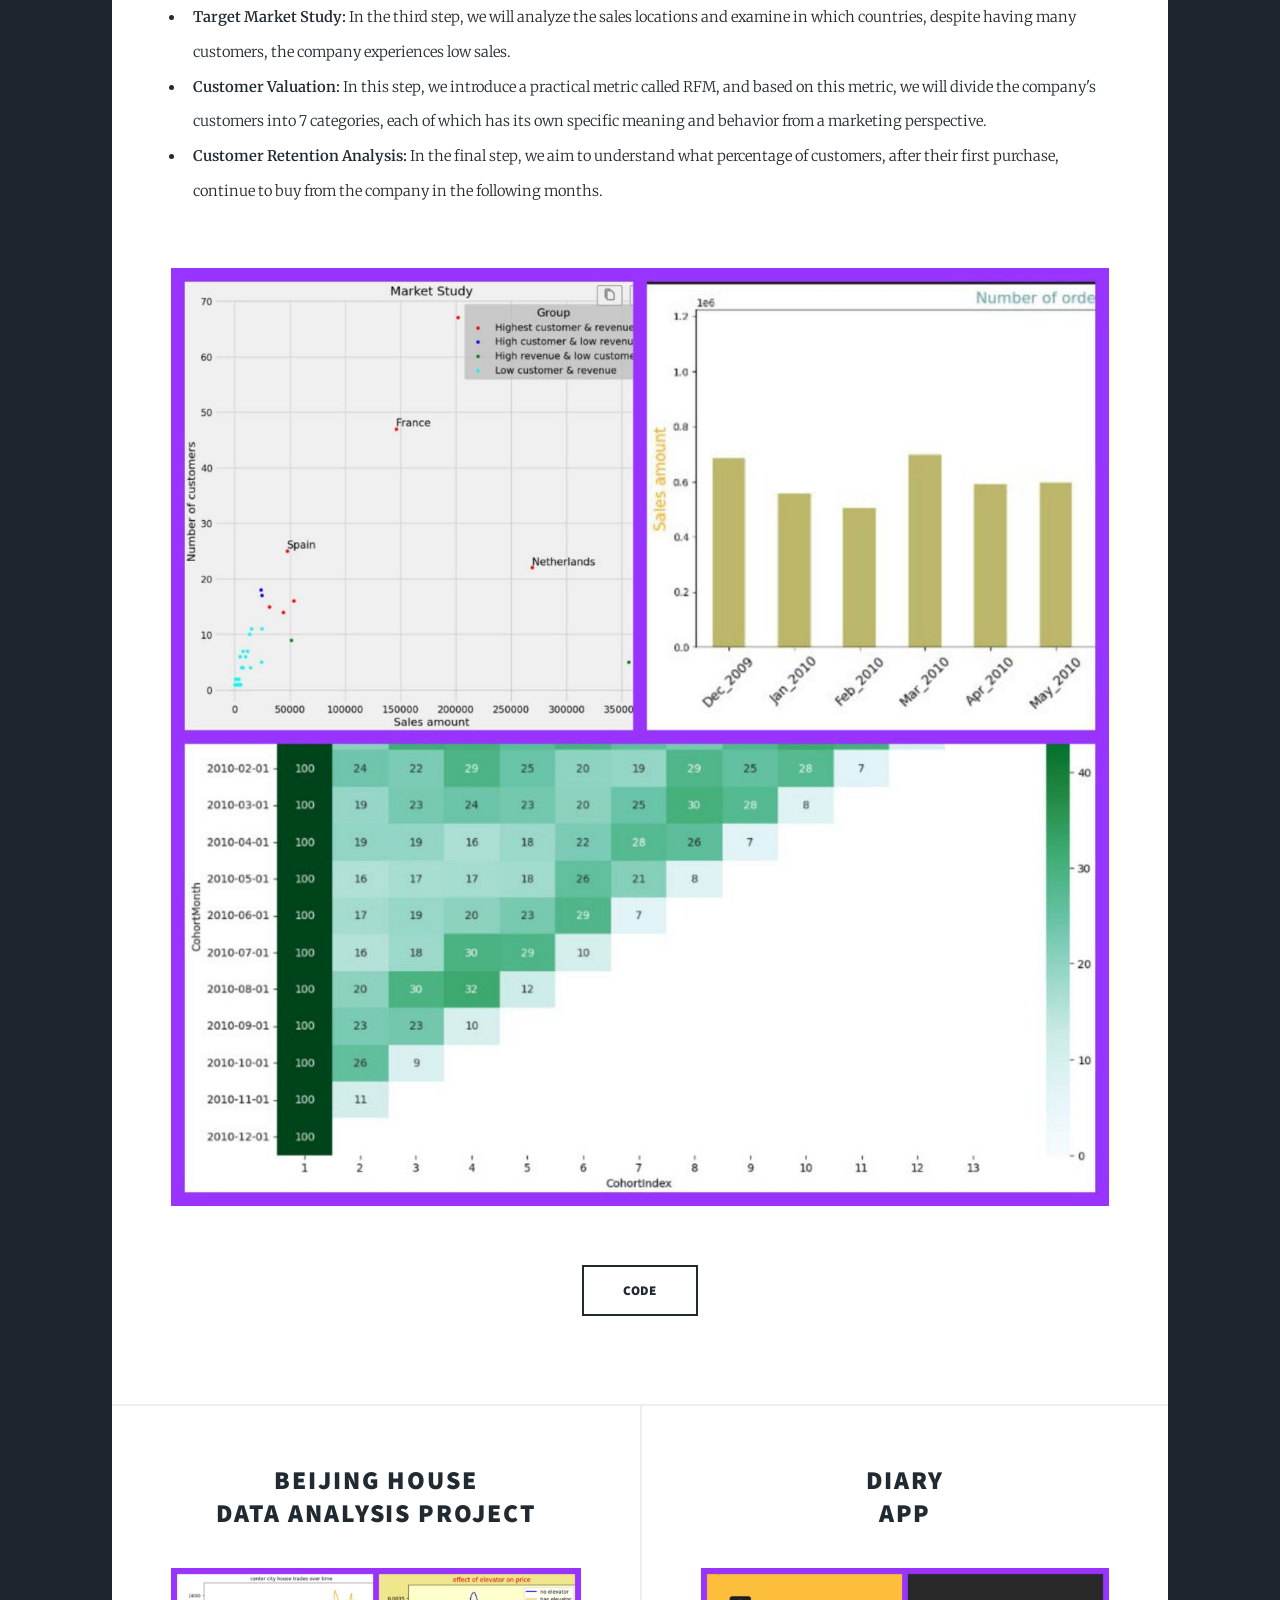
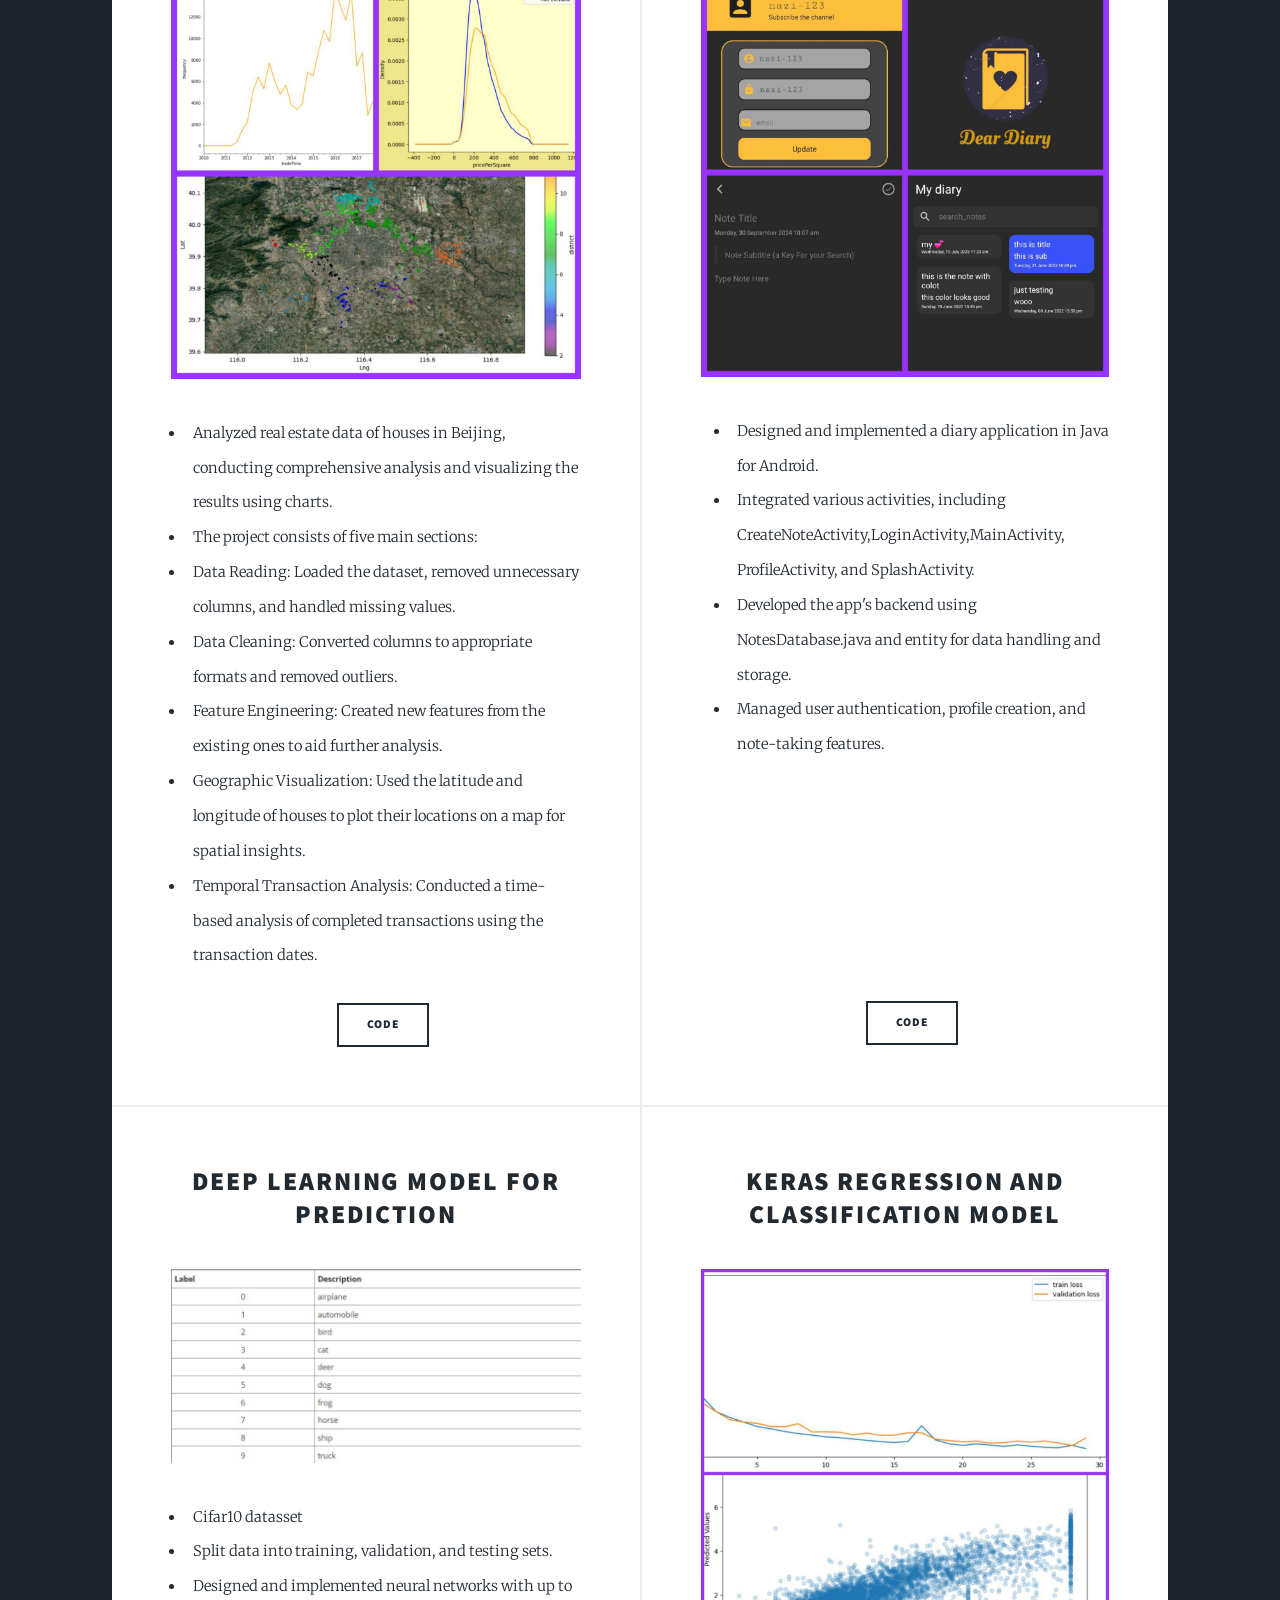
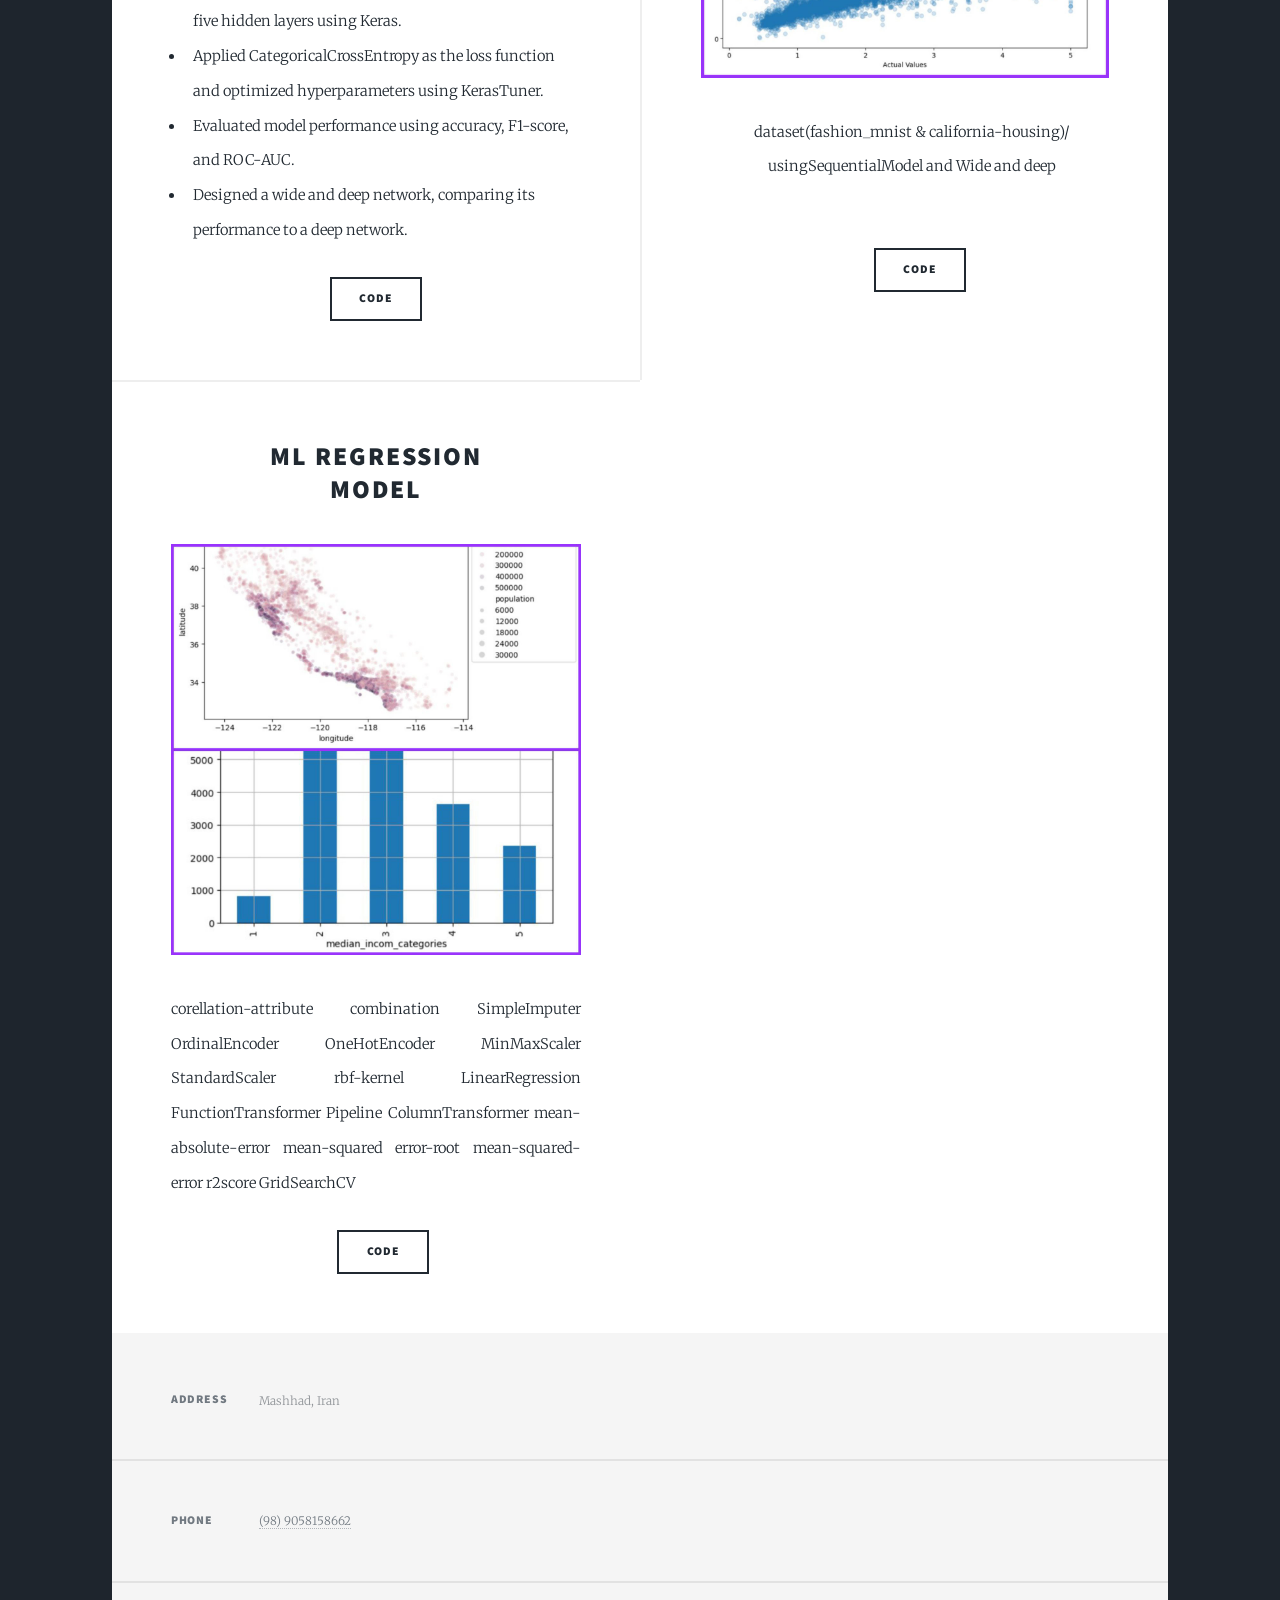
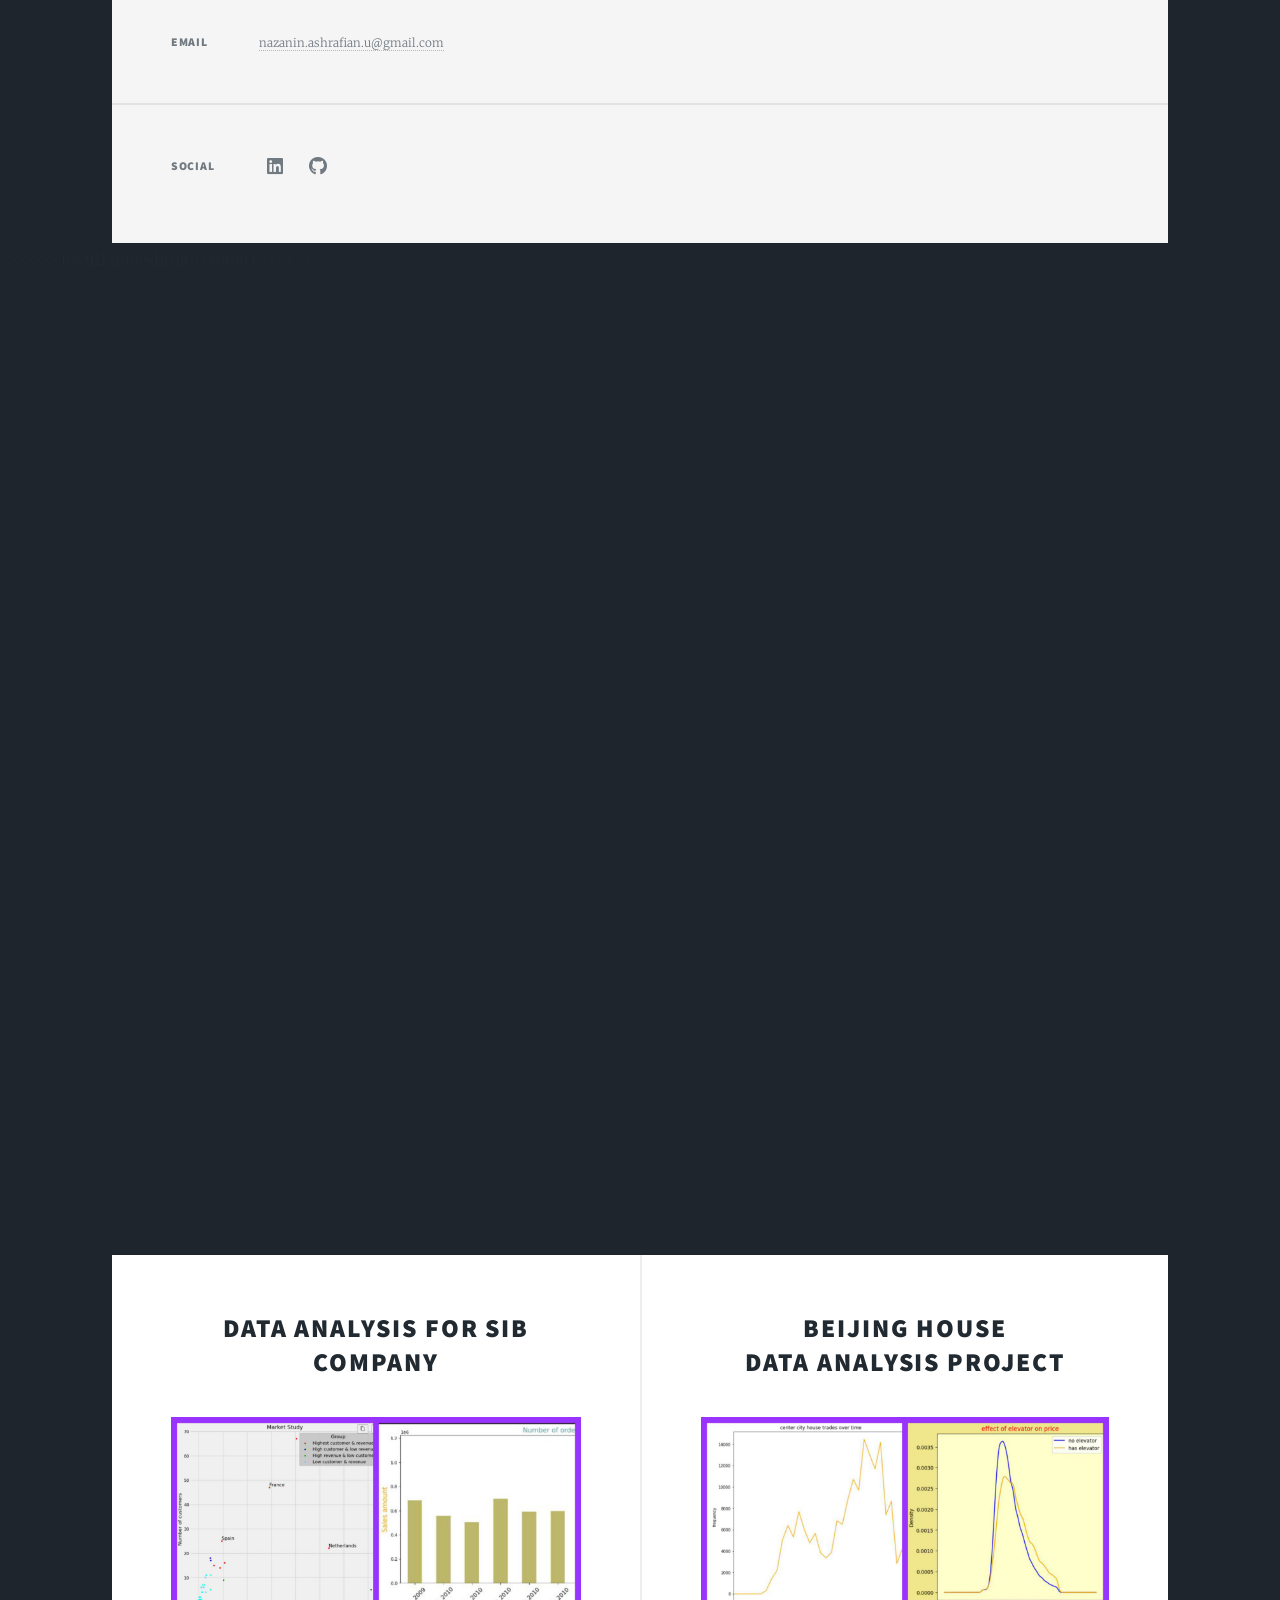
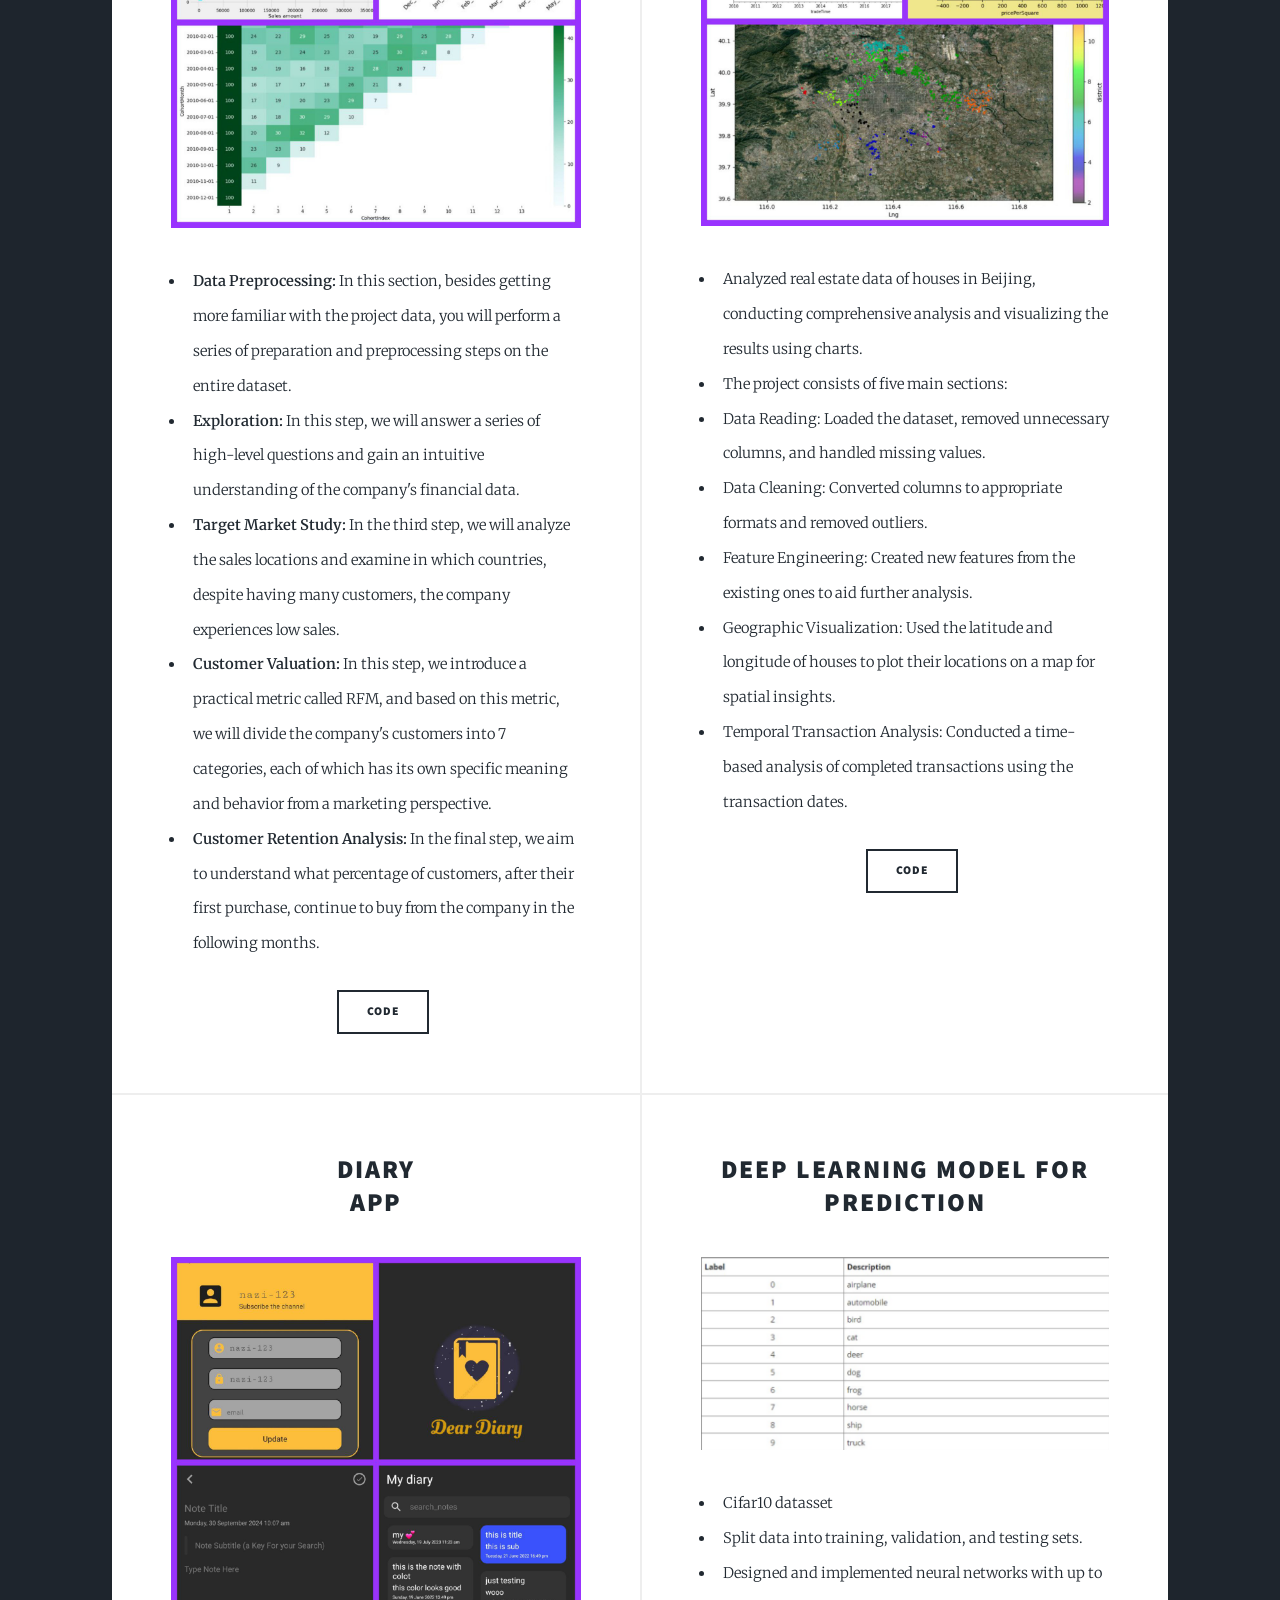
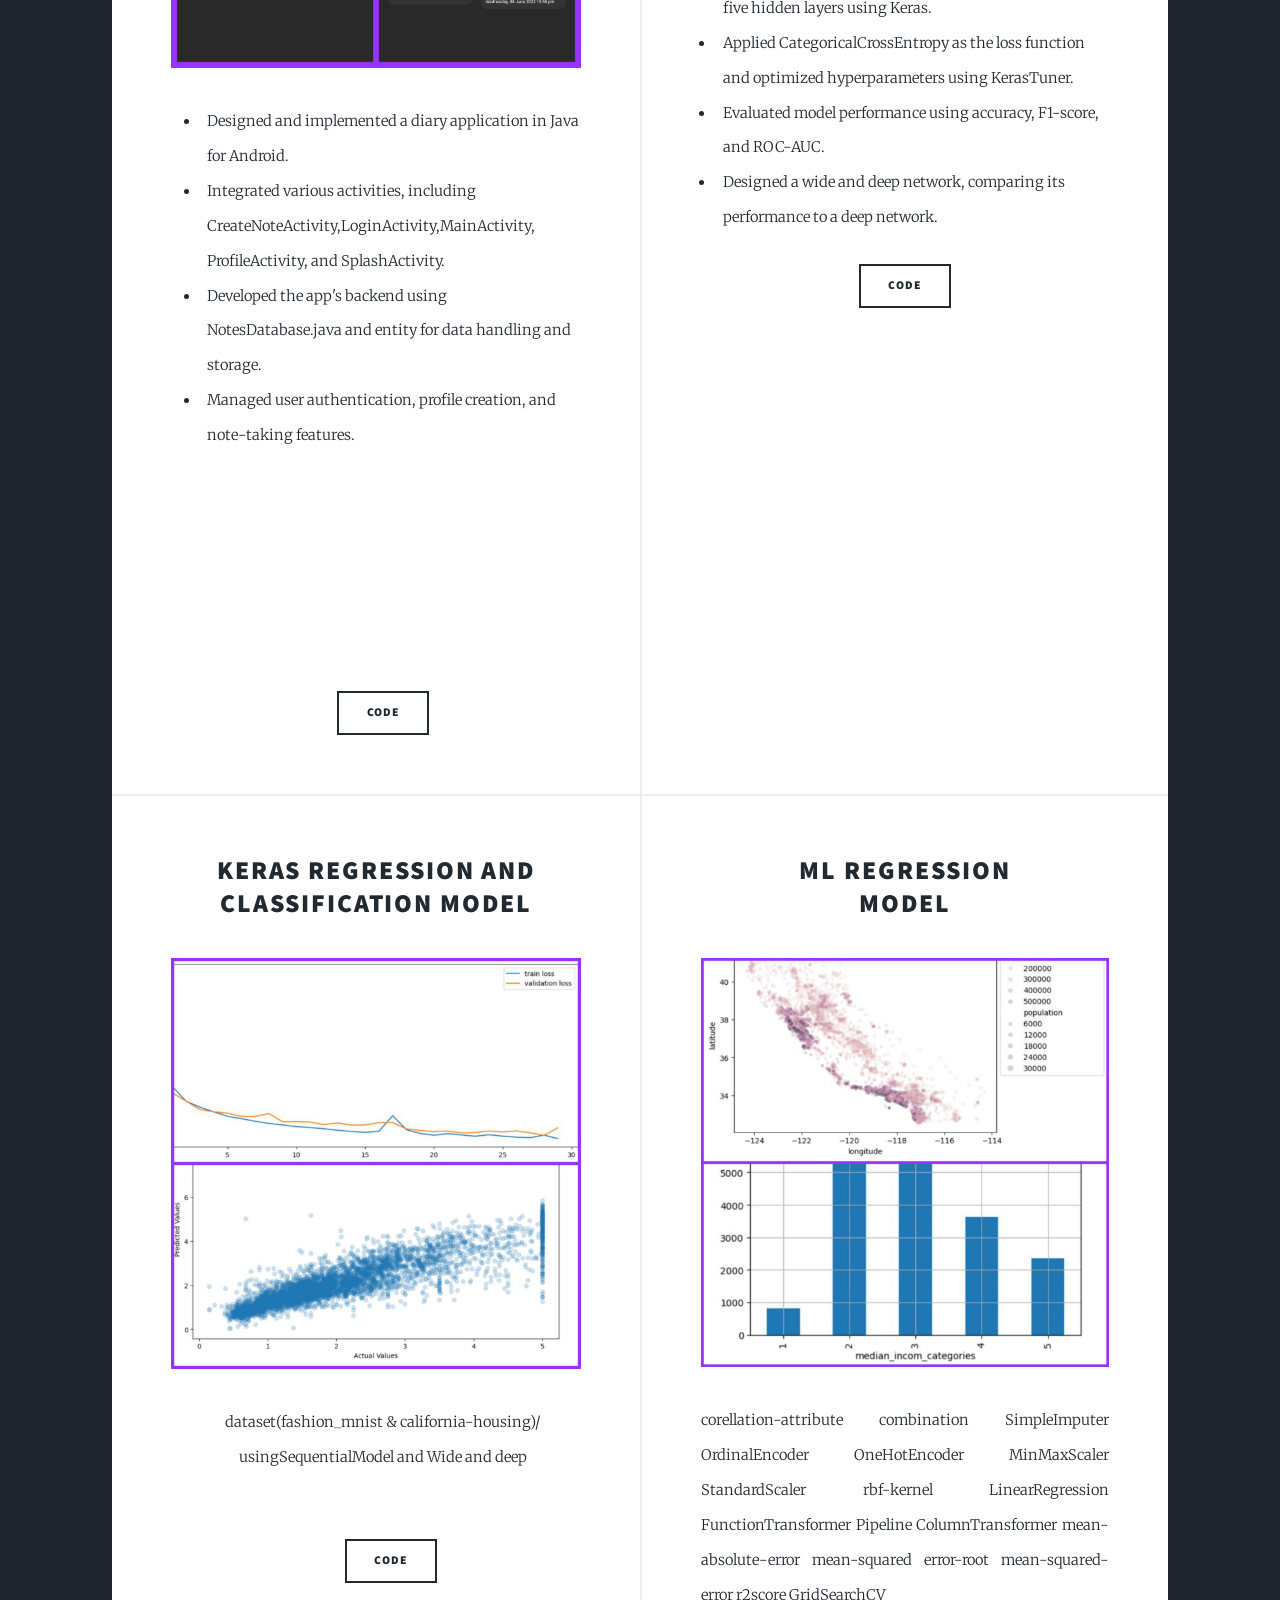
==== commit a1e3848c: "Resolved merge conflicts" ====
--- a/index.html
+++ b/index.html
@@ -1,3 +1,4 @@
+<<<<<<< HEAD
 
 <!DOCTYPE HTML>
 
@@ -512,3 +513,269 @@
 	</body>
 </html>
 >>>>>>> f04ff11 (indexhtml-commit)
+=======
+<!DOCTYPE HTML>
+
+<html>
+
+
+	<head>
+		<title>Nazanin Ashrafian-portfolio</title>
+		<meta charset="utf-8" />
+		<meta name="viewport" content="width=device-width, initial-scale=1, user-scalable=no" />
+		<link rel="stylesheet" href="assets/css/main.css" />
+		<noscript><link rel="stylesheet" href="assets/css/noscript.css" /></noscript>
+	</head>
+	<body class="is-preload">
+
+		<!-- Wrapper -->
+			<div id="wrapper" class="fade-in">
+
+				<!-- Intro -->
+					<div id="intro">
+						<img src="images/me.jpg" alt="" style="border-radius: 10px; height: 300; width: 300px;">
+						<h1>Nazanin Ashrafian<br /></h1>
+						<h3>Bachelor of science in Computer Software Engineering<br /></h3>						
+						<p>
+							<section></section>
+								<h3>I am a highly motivated and hardworking individual with a passion for trying new things. 
+									 I am particularly enthusiastic about data analysis, machine learning, and deep learning, and I’m eager to deepen my knowledge in these fields.
+									 I enjoy working with real-world data and designing predictive models to solve complex problems.</h3>
+								
+							</section>
+							<a href="Nazanin Ashrafian-CV.pdf" download="Nazanin_Ashrafian_CV" class="btn">Download My CV</a>
+
+						</p>
+						<ul class="actions">
+							<li><a href="#header" class="button icon solid solo fa-arrow-down scrolly">Continue</a></li>
+						</ul>
+					</div>
+
+				<!-- Header -->
+					<header id="header">
+						<a href="index.html" class="logo">Academic Projects</a>
+					</header>
+
+				<!-- Nav -->
+					<nav id="nav">
+						<ul class="links">
+							<li class="active"><a href="index.html">Projects</a></li>
+							<li><a href="generic.html">Certificates</a></li>
+						</ul>
+						<ul class="icons">
+
+							<li><a href="https://www.linkedin.com/in/nazanin-ashrafian-17aa07188/" class="icon brands fa-linkedin"><img src="" alt=""><span class="label">Linkdin</span></a></li>
+							<li><a href="https://github.com/NaZanin-AsH" class="icon brands fa-github"><span class="label">GitHub</span></a></li>
+						</ul>
+					</nav>
+				<!-- Main -->
+					<div id="main">
+
+						<!-- Featured Post -->
+							<!-- <article class="post featured">
+								<header class="major">
+									<h2><a href="#">Data Analysis For Sib Company</a></h2>
+									<p style="font-size: 2px;">
+									 <ul>
+										<li style=" text-align: left;"><strong>Data Preprocessing:</strong> In this section, besides getting more familiar with the project data, you will perform a series of preparation and preprocessing steps on the entire dataset.</li>
+										<li style=" text-align: left;"><strong>Exploration:</strong> In this step, we will answer a series of high-level questions and gain an intuitive understanding of the company's financial data.</li>
+										<li style=" text-align: left;"><strong>Target Market Study:</strong> In the third step, we will analyze the sales locations and examine in which countries, despite having many customers, the company experiences low sales.</li>
+										<li style=" text-align: left;"><strong>Customer Valuation:</strong> In this step, we introduce a practical metric called RFM, and based on this metric, we will divide the company's customers into 7 categories, each of which has its own specific meaning and behavior from a marketing perspective.</li>
+										<li style=" text-align: left;"><strong>Customer Retention Analysis:</strong> In the final step, we aim to understand what percentage of customers, after their first purchase, continue to buy from the company in the following months.</li>
+									  </ul>
+									  </p>
+								</header>
+								<a href="#" class="image main"><img src="images/dataAF.jpg" alt="" /></a>
+								<ul class="actions special">
+									<li><a href="https://github.com/NaZanin-AsH/DataAnalysisProject" class="button large">Code</a></li>
+								</ul>
+							</article>  -->
+
+						<!-- Projects -->
+							<section class="posts">								
+								<article>
+									<header>
+										<h2><a href="#">Data Analysis For Sib Company<br />
+										</a></h2>
+									</header>
+									<a href="#" class="image fit"><img src="images/dataAF.jpg" alt="" /></a>
+									<p><ul style=" text-align: left;">
+										<li><strong>Data Preprocessing:</strong> In this section, besides getting more familiar with the project data, you will perform a series of preparation and preprocessing steps on the entire dataset.</li>
+										<li><strong>Exploration:</strong> In this step, we will answer a series of high-level questions and gain an intuitive understanding of the company's financial data.</li>
+										<li><strong>Target Market Study:</strong> In the third step, we will analyze the sales locations and examine in which countries, despite having many customers, the company experiences low sales.</li>
+										<li><strong>Customer Valuation:</strong> In this step, we introduce a practical metric called RFM, and based on this metric, we will divide the company's customers into 7 categories, each of which has its own specific meaning and behavior from a marketing perspective.</li>
+										<li><strong>Customer Retention Analysis:</strong> In the final step, we aim to understand what percentage of customers, after their first purchase, continue to buy from the company in the following months.</li>
+									  </ul>
+									  </p>
+										
+									<ul class="code">
+										<a href="https://github.com/NaZanin-AsH/DataAnalysisProject" class="button">code</a>
+									</ul>
+								</article>
+
+								
+								<article>
+									<header>
+										<h2><a href="#">Beijing House <br /> Data Analysis Project</a></h2>
+										</a></h2>
+									</header>
+									<a href="#" class="image fit"><img src="images/photo_6039573266810651814_y.jpg" alt="" /></a>
+									<p>
+										<ul>
+											<li style=" text-align: left;">Analyzed real estate data of houses in Beijing, conducting comprehensive analysis and visualizing the results using charts.</li>
+											<li style=" text-align: left;">The project consists of five main sections:</li>
+											<li style=" text-align: left;">Data Reading: Loaded the dataset, removed unnecessary columns, and handled missing values.</li>
+											<li style=" text-align: left;">Data Cleaning: Converted columns to appropriate formats and removed outliers.</li>
+											<li style=" text-align: left;">Feature Engineering: Created new features from the existing ones to aid further analysis.</li>
+											<li style=" text-align: left;">Geographic Visualization: Used the latitude and longitude of houses to plot their locations on a map for spatial insights.</li>
+											<li style=" text-align: left;">Temporal Transaction Analysis: Conducted a time-based analysis of completed transactions using the transaction dates.</li>
+										  </ul>
+									</p>
+									<ul class="code">
+										<a href="https://github.com/NaZanin-AsH/DataAnalysisProject" class="button">code</a>
+									</ul>
+								</article>
+								<article>
+									<header>
+										<h2><a href="#">Diary<br />App
+										</a></h2>
+									</header>
+									<a href="#" class="image fit"><img src="images/Android.jpg" alt="" /></a>
+									<p>
+										<ul>
+											<ul style=" text-align: left;">
+											  <li>Designed and implemented a diary application in Java for Android.</li>
+											  <li>Integrated various activities, including CreateNoteActivity,LoginActivity,MainActivity, ProfileActivity, and SplashActivity.</li>
+											  <li>Developed the app's backend using NotesDatabase.java and entity for data handling and storage.</li>
+											  <li>Managed user authentication, profile creation, and note-taking features.</li>
+											</ul>
+										  </ul>
+									</p>
+									<br><br><br><br><br><br>
+									<ul class="code">
+										<a href="https://github.com/NaZanin-AsH/Diary-App/tree/master/app/src/main/java/com/example/mydiary" class="button">code</a>
+									</ul>
+								</article>
+								<article>
+									<header>
+										<h2><a href="#">Deep Learning Model For Prediction<br />
+										</a></h2>
+									</header>
+									<a href="#" class="image fit"><img src="images/cifar.png" alt="" /></a>
+									<p><ul style=" text-align: left;">
+										<li>Cifar10 datasset</li>
+										<li>Split data into training, validation, and testing sets.</li>
+										<li>Designed and implemented neural networks with up to five hidden layers using Keras.</li>
+										<li>Applied CategoricalCrossEntropy as the loss function and optimized hyperparameters using KerasTuner.</li>
+										<li>Evaluated model performance using accuracy, F1-score, and ROC-AUC.</li>
+										<li>Designed a wide and deep network, comparing its performance to a deep network.</li>
+									  </ul>
+									  
+									  
+										
+									<ul class="actions special">
+										<li><a href="https://github.com/NaZanin-AsH/Deep-learningModel" class="button">Code</a></li>
+									</ul>
+								</article>
+							
+
+								<article>
+									<header>
+<!-- 										<span class="date">Spring 2022</span>
+ -->										<h2><a href="#">Keras Regression And Classification Model</a></h2>
+										</a></h2>
+									</header>
+									
+									<a href="#" class="image fit"><img src="images/regr.jpg" alt="" /></a>
+									<p>
+										<ul>
+											dataset(fashion_mnist & california-housing)/ usingSequentialModel and Wide and deep
+									</p>
+									<br>
+									<ul class="code">
+										<a href="https://github.com/NaZanin-AsH/keras-RegressionANDClassificationModel" class="button">code</a>
+									</ul>
+								</article>
+								<article>
+									<header>
+										<h2><a href="#">ML Regression <br> Model</a></h2>
+										</a></h2>
+									</header>
+									
+									<a href="#" class="image fit"><img src="images/ml.jpg" alt="" /></a>
+									<p>
+										corellation-attribute combination 
+										SimpleImputer OrdinalEncoder OneHotEncoder MinMaxScaler StandardScaler rbf-kernel
+										LinearRegression FunctionTransformer Pipeline ColumnTransformer mean-absolute-error
+										mean-squared error-root mean-squared-error r2score GridSearchCV
+								
+									</p>
+									<ul class="code">
+										<a href="https://github.com/NaZanin-AsH/ML-regressionModel" class="button">code</a>
+									</ul>
+								</article>
+
+								<article>
+									<header>
+										<h2><a href="#">CSS<br> HTML</a></h2>
+										</a></h2>
+									</header>
+									
+									<a href="#" class="image fit"><img src="images/csshtml.jpg" alt="" /></a>
+									<p>
+									
+								
+									</p>
+									<ul class="code">
+										<a href="https://github.com/NaZanin-AsH/css-html" class="button">code</a>
+									</ul>
+								</article>
+							</section>
+					</div>
+
+
+
+
+				<!-- Footer -->
+					<footer id="footer">
+					
+						<section class="split contact">
+							<section class="alt">
+								<h3>Address</h3>
+								<p>Mashhad, Iran</p>
+							</section>
+							<section>
+								<h3>Phone</h3>
+								<p><a href="#">(98) 9058158662</a></p>
+							</section>
+							<section>
+								<h3>Email</h3>
+								<p><a href="#">nazanin.ashrafian.u@gmail.com</a></p>
+							</section>
+							<section>
+								<h3>Social</h3>
+								<ul class="icons">
+
+									<li><a href="https://www.linkedin.com/in/nazanin-ashrafian-17aa07188/" class="icon brands fa-linkedin"><img src="" alt=""><span class="label">Linkdin</span></a></li>
+									<li><a href="https://github.com/NaZanin-AsH" class="icon brands fa-github"><span class="label">GitHub</span></a></li>
+								</ul>
+							</section>
+						</section>
+					</footer>
+
+		
+			</div>
+
+		<!-- Scripts -->
+			<script src="assets/js/jquery.min.js"></script>
+			<script src="assets/js/jquery.scrollex.min.js"></script>
+			<script src="assets/js/jquery.scrolly.min.js"></script>
+			<script src="assets/js/browser.min.js"></script>
+			<script src="assets/js/breakpoints.min.js"></script>
+			<script src="assets/js/util.js"></script>
+			<script src="assets/js/main.js"></script>
+
+
+	</body>
+</html>
+>>>>>>> origin/main
--- a/assets/css/main.css
+++ b/assets/css/main.css
@@ -0,0 +1,4862 @@
+@import url(fontawesome-all.min.css);
+@import url("https://fonts.googleapis.com/css?family=Merriweather:300,700,300italic,700italic|Source+Sans+Pro:900");
+
+/*
+	Massively by HTML5 UP
+	html5up.net | @ajlkn
+	Free for personal and commercial use under the CCA 3.0 license (html5up.net/license)
+*/
+
+html,
+body,
+div,
+span,
+applet,
+object,
+iframe,
+h1,
+h2,
+h3,
+h4,
+h5,
+h6,
+p,
+blockquote,
+pre,
+a,
+abbr,
+acronym,
+address,
+big,
+cite,
+code,
+del,
+dfn,
+em,
+img,
+ins,
+kbd,
+q,
+s,
+samp,
+small,
+strike,
+strong,
+sub,
+sup,
+tt,
+var,
+b,
+u,
+i,
+center,
+dl,
+dt,
+dd,
+ol,
+ul,
+li,
+fieldset,
+form,
+label,
+legend,
+table,
+caption,
+tbody,
+tfoot,
+thead,
+tr,
+th,
+td,
+article,
+aside,
+canvas,
+details,
+embed,
+figure,
+figcaption,
+footer,
+header,
+hgroup,
+menu,
+nav,
+output,
+ruby,
+section,
+summary,
+time,
+mark,
+audio,
+video {
+	margin: 0;
+	padding: 0;
+	border: 0;
+	font-size: 100%;
+	font: inherit;
+	vertical-align: baseline;
+}
+
+article,
+aside,
+details,
+figcaption,
+figure,
+footer,
+header,
+hgroup,
+menu,
+nav,
+section {
+	display: block;
+}
+
+body {
+	line-height: 1;
+}
+
+ol,
+ul {
+	list-style: none;
+}
+
+blockquote,
+q {
+	quotes: none;
+}
+
+blockquote:before,
+blockquote:after,
+q:before,
+q:after {
+	content: '';
+	content: none;
+}
+
+table {
+	border-collapse: collapse;
+	border-spacing: 0;
+}
+
+body {
+	-webkit-text-size-adjust: none;
+}
+
+mark {
+	background-color: transparent;
+	color: inherit;
+}
+
+input::-moz-focus-inner {
+	border: 0;
+	padding: 0;
+}
+
+input,
+select,
+textarea {
+	-moz-appearance: none;
+	-webkit-appearance: none;
+	-ms-appearance: none;
+	appearance: none;
+}
+
+/* Basic */
+
+@-ms-viewport {
+	width: device-width;
+}
+
+body {
+	-ms-overflow-style: scrollbar;
+}
+
+@media screen and (max-width: 480px) {
+
+	html,
+	body {
+		min-width: 320px;
+	}
+
+}
+
+html {
+	box-sizing: border-box;
+}
+
+*,
+*:before,
+*:after {
+	box-sizing: inherit;
+}
+
+body {
+	background-color: #1e252d;
+}
+
+body.is-preload *,
+body.is-preload *:before,
+body.is-preload *:after {
+	-moz-animation: none !important;
+	-webkit-animation: none !important;
+	-ms-animation: none !important;
+	animation: none !important;
+	-moz-transition: none !important;
+	-webkit-transition: none !important;
+	-ms-transition: none !important;
+	transition: none !important;
+}
+
+/* Type */
+
+html {
+	font-size: 16pt;
+}
+
+@media screen and (max-width: 1680px) {
+
+	html {
+		font-size: 12pt;
+	}
+
+}
+
+@media screen and (max-width: 1280px) {
+
+	html {
+		font-size: 11pt;
+	}
+
+}
+
+@media screen and (max-width: 360px) {
+
+	html {
+		font-size: 10pt;
+	}
+
+}
+
+body {
+	color: #212931;
+}
+
+body,
+input,
+select,
+textarea {
+	font-family: "Merriweather", Georgia, serif;
+	font-weight: 300;
+	font-size: 1rem;
+	line-height: 2.375;
+}
+
+a {
+	-moz-transition: color 0.2s ease-in-out, background-color 0.2s ease-in-out, border-color 0.2s ease-in-out, box-shadow 0.2s ease-in-out;
+	-webkit-transition: color 0.2s ease-in-out, background-color 0.2s ease-in-out, border-color 0.2s ease-in-out, box-shadow 0.2s ease-in-out;
+	-ms-transition: color 0.2s ease-in-out, background-color 0.2s ease-in-out, border-color 0.2s ease-in-out, box-shadow 0.2s ease-in-out;
+	transition: color 0.2s ease-in-out, background-color 0.2s ease-in-out, border-color 0.2s ease-in-out, box-shadow 0.2s ease-in-out;
+	border-bottom: dotted 1px;
+	text-decoration: none;
+}
+
+a:hover {
+	border-bottom-color: transparent;
+}
+
+strong,
+b {
+	font-weight: 600;
+}
+
+em,
+i {
+	font-style: italic;
+}
+
+p {
+	text-align: justify;
+	margin: 0 0 2rem 0;
+}
+
+h1,
+h2,
+h3,
+h4,
+h5,
+h6 {
+	font-family: "Source Sans Pro", Helvetica, sans-serif;
+	font-weight: 900;
+	line-height: 1.5;
+	letter-spacing: 0.075em;
+	text-transform: uppercase;
+	margin: 0 0 1rem 0;
+}
+
+h1 a,
+h2 a,
+h3 a,
+h4 a,
+h5 a,
+h6 a {
+	border-bottom: 0;
+	color: inherit;
+	text-decoration: none;
+}
+
+h1 {
+	font-size: 4rem;
+	line-height: 1.1;
+	margin: 0 0 2rem 0;
+}
+
+h2 {
+	font-size: 1.75rem;
+	line-height: 1.3;
+	margin: 0 0 1.5rem 0;
+}
+
+h3 {
+	font-size: 1.25rem;
+	margin: 0 0 1.5rem 0;
+}
+
+h4 {
+	font-size: 1rem;
+}
+
+h5 {
+	font-size: 0.9rem;
+}
+
+h6 {
+	font-size: 0.8rem;
+}
+
+sub {
+	font-size: 0.8rem;
+	position: relative;
+	top: 0.5rem;
+}
+
+sup {
+	font-size: 0.8rem;
+	position: relative;
+	top: -0.5rem;
+}
+
+blockquote {
+	border-left: solid 4px;
+	font-style: italic;
+	margin: 0 0 2rem 0;
+	padding: 0.5rem 0 0.5rem 2rem;
+}
+
+code {
+	border: solid 2px;
+	font-family: "Courier New", monospace;
+	font-size: 0.9rem;
+	margin: 0 0.25rem;
+	padding: 0.25rem 0.65rem;
+}
+
+pre {
+	-webkit-overflow-scrolling: touch;
+	font-family: "Courier New", monospace;
+	font-size: 0.9rem;
+	margin: 0 0 2rem 0;
+}
+
+pre code {
+	display: block;
+	line-height: 1.75;
+	padding: 1rem 1.5rem;
+	overflow-x: auto;
+}
+
+hr {
+	border: 0;
+	border-bottom: solid 2px;
+	margin: 3rem 0;
+}
+
+hr.major {
+	margin: 5rem 0;
+}
+
+.align-left {
+	text-align: left;
+}
+
+.align-center {
+	text-align: center;
+}
+
+.align-right {
+	text-align: right;
+}
+
+input,
+select,
+textarea {
+	color: #212931;
+}
+
+a {
+	color: #212931;
+	border-bottom-color: rgba(33, 41, 49, 0.5);
+}
+
+a:hover {
+	border-bottom-color: transparent;
+	color: #18bfef !important;
+}
+
+strong,
+b {
+	color: #212931;
+}
+
+h1,
+h2,
+h3,
+h4,
+h5,
+h6 {
+	color: #212931;
+}
+
+blockquote {
+	border-left-color: #eeeeee;
+}
+
+code {
+	background: rgba(220, 220, 220, 0.25);
+	border-color: #eeeeee;
+}
+
+hr {
+	border-bottom-color: #eeeeee;
+}
+
+/* Row */
+
+.row {
+	display: flex;
+	flex-wrap: wrap;
+	box-sizing: border-box;
+	align-items: stretch;
+}
+
+.row>* {
+	box-sizing: border-box;
+}
+
+.row.gtr-uniform>*> :last-child {
+	margin-bottom: 0;
+}
+
+.row.aln-left {
+	justify-content: flex-start;
+}
+
+.row.aln-center {
+	justify-content: center;
+}
+
+.row.aln-right {
+	justify-content: flex-end;
+}
+
+.row.aln-top {
+	align-items: flex-start;
+}
+
+.row.aln-middle {
+	align-items: center;
+}
+
+.row.aln-bottom {
+	align-items: flex-end;
+}
+
+.row>.imp {
+	order: -1;
+}
+
+.row>.col-1 {
+	width: 8.33333%;
+}
+
+.row>.off-1 {
+	margin-left: 8.33333%;
+}
+
+.row>.col-2 {
+	width: 16.66667%;
+}
+
+.row>.off-2 {
+	margin-left: 16.66667%;
+}
+
+.row>.col-3 {
+	width: 25%;
+}
+
+.row>.off-3 {
+	margin-left: 25%;
+}
+
+.row>.col-4 {
+	width: 33.33333%;
+}
+
+.row>.off-4 {
+	margin-left: 33.33333%;
+}
+
+.row>.col-5 {
+	width: 41.66667%;
+}
+
+.row>.off-5 {
+	margin-left: 41.66667%;
+}
+
+.row>.col-6 {
+	width: 50%;
+}
+
+.row>.off-6 {
+	margin-left: 50%;
+}
+
+.row>.col-7 {
+	width: 58.33333%;
+}
+
+.row>.off-7 {
+	margin-left: 58.33333%;
+}
+
+.row>.col-8 {
+	width: 66.66667%;
+}
+
+.row>.off-8 {
+	margin-left: 66.66667%;
+}
+
+.row>.col-9 {
+	width: 75%;
+}
+
+.row>.off-9 {
+	margin-left: 75%;
+}
+
+.row>.col-10 {
+	width: 83.33333%;
+}
+
+.row>.off-10 {
+	margin-left: 83.33333%;
+}
+
+.row>.col-11 {
+	width: 91.66667%;
+}
+
+.row>.off-11 {
+	margin-left: 91.66667%;
+}
+
+.row>.col-12 {
+	width: 100%;
+}
+
+.row>.off-12 {
+	margin-left: 100%;
+}
+
+.row.gtr-0 {
+	margin-top: 0;
+	margin-left: 0rem;
+}
+
+.row.gtr-0>* {
+	padding: 0 0 0 0rem;
+}
+
+.row.gtr-0.gtr-uniform {
+	margin-top: 0rem;
+}
+
+.row.gtr-0.gtr-uniform>* {
+	padding-top: 0rem;
+}
+
+.row.gtr-25 {
+	margin-top: 0;
+	margin-left: -0.375rem;
+}
+
+.row.gtr-25>* {
+	padding: 0 0 0 0.375rem;
+}
+
+.row.gtr-25.gtr-uniform {
+	margin-top: -0.375rem;
+}
+
+.row.gtr-25.gtr-uniform>* {
+	padding-top: 0.375rem;
+}
+
+.row.gtr-50 {
+	margin-top: 0;
+	margin-left: -0.75rem;
+}
+
+.row.gtr-50>* {
+	padding: 0 0 0 0.75rem;
+}
+
+.row.gtr-50.gtr-uniform {
+	margin-top: -0.75rem;
+}
+
+.row.gtr-50.gtr-uniform>* {
+	padding-top: 0.75rem;
+}
+
+.row {
+	margin-top: 0;
+	margin-left: -1.5rem;
+}
+
+.row>* {
+	padding: 0 0 0 1.5rem;
+}
+
+.row.gtr-uniform {
+	margin-top: -1.5rem;
+}
+
+.row.gtr-uniform>* {
+	padding-top: 1.5rem;
+}
+
+.row.gtr-150 {
+	margin-top: 0;
+	margin-left: -2.25rem;
+}
+
+.row.gtr-150>* {
+	padding: 0 0 0 2.25rem;
+}
+
+.row.gtr-150.gtr-uniform {
+	margin-top: -2.25rem;
+}
+
+.row.gtr-150.gtr-uniform>* {
+	padding-top: 2.25rem;
+}
+
+.row.gtr-200 {
+	margin-top: 0;
+	margin-left: -3rem;
+}
+
+.row.gtr-200>* {
+	padding: 0 0 0 3rem;
+}
+
+.row.gtr-200.gtr-uniform {
+	margin-top: -3rem;
+}
+
+.row.gtr-200.gtr-uniform>* {
+	padding-top: 3rem;
+}
+
+@media screen and (max-width: 1680px) {
+
+	.row {
+		display: flex;
+		flex-wrap: wrap;
+		box-sizing: border-box;
+		align-items: stretch;
+	}
+
+	.row>* {
+		box-sizing: border-box;
+	}
+
+	.row.gtr-uniform>*> :last-child {
+		margin-bottom: 0;
+	}
+
+	.row.aln-left {
+		justify-content: flex-start;
+	}
+
+	.row.aln-center {
+		justify-content: center;
+	}
+
+	.row.aln-right {
+		justify-content: flex-end;
+	}
+
+	.row.aln-top {
+		align-items: flex-start;
+	}
+
+	.row.aln-middle {
+		align-items: center;
+	}
+
+	.row.aln-bottom {
+		align-items: flex-end;
+	}
+
+	.row>.imp-xlarge {
+		order: -1;
+	}
+
+	.row>.col-1-xlarge {
+		width: 8.33333%;
+	}
+
+	.row>.off-1-xlarge {
+		margin-left: 8.33333%;
+	}
+
+	.row>.col-2-xlarge {
+		width: 16.66667%;
+	}
+
+	.row>.off-2-xlarge {
+		margin-left: 16.66667%;
+	}
+
+	.row>.col-3-xlarge {
+		width: 25%;
+	}
+
+	.row>.off-3-xlarge {
+		margin-left: 25%;
+	}
+
+	.row>.col-4-xlarge {
+		width: 33.33333%;
+	}
+
+	.row>.off-4-xlarge {
+		margin-left: 33.33333%;
+	}
+
+	.row>.col-5-xlarge {
+		width: 41.66667%;
+	}
+
+	.row>.off-5-xlarge {
+		margin-left: 41.66667%;
+	}
+
+	.row>.col-6-xlarge {
+		width: 50%;
+	}
+
+	.row>.off-6-xlarge {
+		margin-left: 50%;
+	}
+
+	.row>.col-7-xlarge {
+		width: 58.33333%;
+	}
+
+	.row>.off-7-xlarge {
+		margin-left: 58.33333%;
+	}
+
+	.row>.col-8-xlarge {
+		width: 66.66667%;
+	}
+
+	.row>.off-8-xlarge {
+		margin-left: 66.66667%;
+	}
+
+	.row>.col-9-xlarge {
+		width: 75%;
+	}
+
+	.row>.off-9-xlarge {
+		margin-left: 75%;
+	}
+
+	.row>.col-10-xlarge {
+		width: 83.33333%;
+	}
+
+	.row>.off-10-xlarge {
+		margin-left: 83.33333%;
+	}
+
+	.row>.col-11-xlarge {
+		width: 91.66667%;
+	}
+
+	.row>.off-11-xlarge {
+		margin-left: 91.66667%;
+	}
+
+	.row>.col-12-xlarge {
+		width: 100%;
+	}
+
+	.row>.off-12-xlarge {
+		margin-left: 100%;
+	}
+
+	.row.gtr-0 {
+		margin-top: 0;
+		margin-left: 0rem;
+	}
+
+	.row.gtr-0>* {
+		padding: 0 0 0 0rem;
+	}
+
+	.row.gtr-0.gtr-uniform {
+		margin-top: 0rem;
+	}
+
+	.row.gtr-0.gtr-uniform>* {
+		padding-top: 0rem;
+	}
+
+	.row.gtr-25 {
+		margin-top: 0;
+		margin-left: -0.375rem;
+	}
+
+	.row.gtr-25>* {
+		padding: 0 0 0 0.375rem;
+	}
+
+	.row.gtr-25.gtr-uniform {
+		margin-top: -0.375rem;
+	}
+
+	.row.gtr-25.gtr-uniform>* {
+		padding-top: 0.375rem;
+	}
+
+	.row.gtr-50 {
+		margin-top: 0;
+		margin-left: -0.75rem;
+	}
+
+	.row.gtr-50>* {
+		padding: 0 0 0 0.75rem;
+	}
+
+	.row.gtr-50.gtr-uniform {
+		margin-top: -0.75rem;
+	}
+
+	.row.gtr-50.gtr-uniform>* {
+		padding-top: 0.75rem;
+	}
+
+	.row {
+		margin-top: 0;
+		margin-left: -1.5rem;
+	}
+
+	.row>* {
+		padding: 0 0 0 1.5rem;
+	}
+
+	.row.gtr-uniform {
+		margin-top: -1.5rem;
+	}
+
+	.row.gtr-uniform>* {
+		padding-top: 1.5rem;
+	}
+
+	.row.gtr-150 {
+		margin-top: 0;
+		margin-left: -2.25rem;
+	}
+
+	.row.gtr-150>* {
+		padding: 0 0 0 2.25rem;
+	}
+
+	.row.gtr-150.gtr-uniform {
+		margin-top: -2.25rem;
+	}
+
+	.row.gtr-150.gtr-uniform>* {
+		padding-top: 2.25rem;
+	}
+
+	.row.gtr-200 {
+		margin-top: 0;
+		margin-left: -3rem;
+	}
+
+	.row.gtr-200>* {
+		padding: 0 0 0 3rem;
+	}
+
+	.row.gtr-200.gtr-uniform {
+		margin-top: -3rem;
+	}
+
+	.row.gtr-200.gtr-uniform>* {
+		padding-top: 3rem;
+	}
+
+}
+
+@media screen and (max-width: 1280px) {
+
+	.row {
+		display: flex;
+		flex-wrap: wrap;
+		box-sizing: border-box;
+		align-items: stretch;
+	}
+
+	.row>* {
+		box-sizing: border-box;
+	}
+
+	.row.gtr-uniform>*> :last-child {
+		margin-bottom: 0;
+	}
+
+	.row.aln-left {
+		justify-content: flex-start;
+	}
+
+	.row.aln-center {
+		justify-content: center;
+	}
+
+	.row.aln-right {
+		justify-content: flex-end;
+	}
+
+	.row.aln-top {
+		align-items: flex-start;
+	}
+
+	.row.aln-middle {
+		align-items: center;
+	}
+
+	.row.aln-bottom {
+		align-items: flex-end;
+	}
+
+	.row>.imp-large {
+		order: -1;
+	}
+
+	.row>.col-1-large {
+		width: 8.33333%;
+	}
+
+	.row>.off-1-large {
+		margin-left: 8.33333%;
+	}
+
+	.row>.col-2-large {
+		width: 16.66667%;
+	}
+
+	.row>.off-2-large {
+		margin-left: 16.66667%;
+	}
+
+	.row>.col-3-large {
+		width: 25%;
+	}
+
+	.row>.off-3-large {
+		margin-left: 25%;
+	}
+
+	.row>.col-4-large {
+		width: 33.33333%;
+	}
+
+	.row>.off-4-large {
+		margin-left: 33.33333%;
+	}
+
+	.row>.col-5-large {
+		width: 41.66667%;
+	}
+
+	.row>.off-5-large {
+		margin-left: 41.66667%;
+	}
+
+	.row>.col-6-large {
+		width: 50%;
+	}
+
+	.row>.off-6-large {
+		margin-left: 50%;
+	}
+
+	.row>.col-7-large {
+		width: 58.33333%;
+	}
+
+	.row>.off-7-large {
+		margin-left: 58.33333%;
+	}
+
+	.row>.col-8-large {
+		width: 66.66667%;
+	}
+
+	.row>.off-8-large {
+		margin-left: 66.66667%;
+	}
+
+	.row>.col-9-large {
+		width: 75%;
+	}
+
+	.row>.off-9-large {
+		margin-left: 75%;
+	}
+
+	.row>.col-10-large {
+		width: 83.33333%;
+	}
+
+	.row>.off-10-large {
+		margin-left: 83.33333%;
+	}
+
+	.row>.col-11-large {
+		width: 91.66667%;
+	}
+
+	.row>.off-11-large {
+		margin-left: 91.66667%;
+	}
+
+	.row>.col-12-large {
+		width: 100%;
+	}
+
+	.row>.off-12-large {
+		margin-left: 100%;
+	}
+
+	.row.gtr-0 {
+		margin-top: 0;
+		margin-left: 0rem;
+	}
+
+	.row.gtr-0>* {
+		padding: 0 0 0 0rem;
+	}
+
+	.row.gtr-0.gtr-uniform {
+		margin-top: 0rem;
+	}
+
+	.row.gtr-0.gtr-uniform>* {
+		padding-top: 0rem;
+	}
+
+	.row.gtr-25 {
+		margin-top: 0;
+		margin-left: -0.375rem;
+	}
+
+	.row.gtr-25>* {
+		padding: 0 0 0 0.375rem;
+	}
+
+	.row.gtr-25.gtr-uniform {
+		margin-top: -0.375rem;
+	}
+
+	.row.gtr-25.gtr-uniform>* {
+		padding-top: 0.375rem;
+	}
+
+	.row.gtr-50 {
+		margin-top: 0;
+		margin-left: -0.75rem;
+	}
+
+	.row.gtr-50>* {
+		padding: 0 0 0 0.75rem;
+	}
+
+	.row.gtr-50.gtr-uniform {
+		margin-top: -0.75rem;
+	}
+
+	.row.gtr-50.gtr-uniform>* {
+		padding-top: 0.75rem;
+	}
+
+	.row {
+		margin-top: 0;
+		margin-left: -1.5rem;
+	}
+
+	.row>* {
+		padding: 0 0 0 1.5rem;
+	}
+
+	.row.gtr-uniform {
+		margin-top: -1.5rem;
+	}
+
+	.row.gtr-uniform>* {
+		padding-top: 1.5rem;
+	}
+
+	.row.gtr-150 {
+		margin-top: 0;
+		margin-left: -2.25rem;
+	}
+
+	.row.gtr-150>* {
+		padding: 0 0 0 2.25rem;
+	}
+
+	.row.gtr-150.gtr-uniform {
+		margin-top: -2.25rem;
+	}
+
+	.row.gtr-150.gtr-uniform>* {
+		padding-top: 2.25rem;
+	}
+
+	.row.gtr-200 {
+		margin-top: 0;
+		margin-left: -3rem;
+	}
+
+	.row.gtr-200>* {
+		padding: 0 0 0 3rem;
+	}
+
+	.row.gtr-200.gtr-uniform {
+		margin-top: -3rem;
+	}
+
+	.row.gtr-200.gtr-uniform>* {
+		padding-top: 3rem;
+	}
+
+}
+
+@media screen and (max-width: 980px) {
+
+	.row {
+		display: flex;
+		flex-wrap: wrap;
+		box-sizing: border-box;
+		align-items: stretch;
+	}
+
+	.row>* {
+		box-sizing: border-box;
+	}
+
+	.row.gtr-uniform>*> :last-child {
+		margin-bottom: 0;
+	}
+
+	.row.aln-left {
+		justify-content: flex-start;
+	}
+
+	.row.aln-center {
+		justify-content: center;
+	}
+
+	.row.aln-right {
+		justify-content: flex-end;
+	}
+
+	.row.aln-top {
+		align-items: flex-start;
+	}
+
+	.row.aln-middle {
+		align-items: center;
+	}
+
+	.row.aln-bottom {
+		align-items: flex-end;
+	}
+
+	.row>.imp-medium {
+		order: -1;
+	}
+
+	.row>.col-1-medium {
+		width: 8.33333%;
+	}
+
+	.row>.off-1-medium {
+		margin-left: 8.33333%;
+	}
+
+	.row>.col-2-medium {
+		width: 16.66667%;
+	}
+
+	.row>.off-2-medium {
+		margin-left: 16.66667%;
+	}
+
+	.row>.col-3-medium {
+		width: 25%;
+	}
+
+	.row>.off-3-medium {
+		margin-left: 25%;
+	}
+
+	.row>.col-4-medium {
+		width: 33.33333%;
+	}
+
+	.row>.off-4-medium {
+		margin-left: 33.33333%;
+	}
+
+	.row>.col-5-medium {
+		width: 41.66667%;
+	}
+
+	.row>.off-5-medium {
+		margin-left: 41.66667%;
+	}
+
+	.row>.col-6-medium {
+		width: 50%;
+	}
+
+	.row>.off-6-medium {
+		margin-left: 50%;
+	}
+
+	.row>.col-7-medium {
+		width: 58.33333%;
+	}
+
+	.row>.off-7-medium {
+		margin-left: 58.33333%;
+	}
+
+	.row>.col-8-medium {
+		width: 66.66667%;
+	}
+
+	.row>.off-8-medium {
+		margin-left: 66.66667%;
+	}
+
+	.row>.col-9-medium {
+		width: 75%;
+	}
+
+	.row>.off-9-medium {
+		margin-left: 75%;
+	}
+
+	.row>.col-10-medium {
+		width: 83.33333%;
+	}
+
+	.row>.off-10-medium {
+		margin-left: 83.33333%;
+	}
+
+	.row>.col-11-medium {
+		width: 91.66667%;
+	}
+
+	.row>.off-11-medium {
+		margin-left: 91.66667%;
+	}
+
+	.row>.col-12-medium {
+		width: 100%;
+	}
+
+	.row>.off-12-medium {
+		margin-left: 100%;
+	}
+
+	.row.gtr-0 {
+		margin-top: 0;
+		margin-left: 0rem;
+	}
+
+	.row.gtr-0>* {
+		padding: 0 0 0 0rem;
+	}
+
+	.row.gtr-0.gtr-uniform {
+		margin-top: 0rem;
+	}
+
+	.row.gtr-0.gtr-uniform>* {
+		padding-top: 0rem;
+	}
+
+	.row.gtr-25 {
+		margin-top: 0;
+		margin-left: -0.375rem;
+	}
+
+	.row.gtr-25>* {
+		padding: 0 0 0 0.375rem;
+	}
+
+	.row.gtr-25.gtr-uniform {
+		margin-top: -0.375rem;
+	}
+
+	.row.gtr-25.gtr-uniform>* {
+		padding-top: 0.375rem;
+	}
+
+	.row.gtr-50 {
+		margin-top: 0;
+		margin-left: -0.75rem;
+	}
+
+	.row.gtr-50>* {
+		padding: 0 0 0 0.75rem;
+	}
+
+	.row.gtr-50.gtr-uniform {
+		margin-top: -0.75rem;
+	}
+
+	.row.gtr-50.gtr-uniform>* {
+		padding-top: 0.75rem;
+	}
+
+	.row {
+		margin-top: 0;
+		margin-left: -1.5rem;
+	}
+
+	.row>* {
+		padding: 0 0 0 1.5rem;
+	}
+
+	.row.gtr-uniform {
+		margin-top: -1.5rem;
+	}
+
+	.row.gtr-uniform>* {
+		padding-top: 1.5rem;
+	}
+
+	.row.gtr-150 {
+		margin-top: 0;
+		margin-left: -2.25rem;
+	}
+
+	.row.gtr-150>* {
+		padding: 0 0 0 2.25rem;
+	}
+
+	.row.gtr-150.gtr-uniform {
+		margin-top: -2.25rem;
+	}
+
+	.row.gtr-150.gtr-uniform>* {
+		padding-top: 2.25rem;
+	}
+
+	.row.gtr-200 {
+		margin-top: 0;
+		margin-left: -3rem;
+	}
+
+	.row.gtr-200>* {
+		padding: 0 0 0 3rem;
+	}
+
+	.row.gtr-200.gtr-uniform {
+		margin-top: -3rem;
+	}
+
+	.row.gtr-200.gtr-uniform>* {
+		padding-top: 3rem;
+	}
+
+}
+
+@media screen and (max-width: 736px) {
+
+	.row {
+		display: flex;
+		flex-wrap: wrap;
+		box-sizing: border-box;
+		align-items: stretch;
+	}
+
+	.row>* {
+		box-sizing: border-box;
+	}
+
+	.row.gtr-uniform>*> :last-child {
+		margin-bottom: 0;
+	}
+
+	.row.aln-left {
+		justify-content: flex-start;
+	}
+
+	.row.aln-center {
+		justify-content: center;
+	}
+
+	.row.aln-right {
+		justify-content: flex-end;
+	}
+
+	.row.aln-top {
+		align-items: flex-start;
+	}
+
+	.row.aln-middle {
+		align-items: center;
+	}
+
+	.row.aln-bottom {
+		align-items: flex-end;
+	}
+
+	.row>.imp-small {
+		order: -1;
+	}
+
+	.row>.col-1-small {
+		width: 8.33333%;
+	}
+
+	.row>.off-1-small {
+		margin-left: 8.33333%;
+	}
+
+	.row>.col-2-small {
+		width: 16.66667%;
+	}
+
+	.row>.off-2-small {
+		margin-left: 16.66667%;
+	}
+
+	.row>.col-3-small {
+		width: 25%;
+	}
+
+	.row>.off-3-small {
+		margin-left: 25%;
+	}
+
+	.row>.col-4-small {
+		width: 33.33333%;
+	}
+
+	.row>.off-4-small {
+		margin-left: 33.33333%;
+	}
+
+	.row>.col-5-small {
+		width: 41.66667%;
+	}
+
+	.row>.off-5-small {
+		margin-left: 41.66667%;
+	}
+
+	.row>.col-6-small {
+		width: 50%;
+	}
+
+	.row>.off-6-small {
+		margin-left: 50%;
+	}
+
+	.row>.col-7-small {
+		width: 58.33333%;
+	}
+
+	.row>.off-7-small {
+		margin-left: 58.33333%;
+	}
+
+	.row>.col-8-small {
+		width: 66.66667%;
+	}
+
+	.row>.off-8-small {
+		margin-left: 66.66667%;
+	}
+
+	.row>.col-9-small {
+		width: 75%;
+	}
+
+	.row>.off-9-small {
+		margin-left: 75%;
+	}
+
+	.row>.col-10-small {
+		width: 83.33333%;
+	}
+
+	.row>.off-10-small {
+		margin-left: 83.33333%;
+	}
+
+	.row>.col-11-small {
+		width: 91.66667%;
+	}
+
+	.row>.off-11-small {
+		margin-left: 91.66667%;
+	}
+
+	.row>.col-12-small {
+		width: 100%;
+	}
+
+	.row>.off-12-small {
+		margin-left: 100%;
+	}
+
+	.row.gtr-0 {
+		margin-top: 0;
+		margin-left: 0rem;
+	}
+
+	.row.gtr-0>* {
+		padding: 0 0 0 0rem;
+	}
+
+	.row.gtr-0.gtr-uniform {
+		margin-top: 0rem;
+	}
+
+	.row.gtr-0.gtr-uniform>* {
+		padding-top: 0rem;
+	}
+
+	.row.gtr-25 {
+		margin-top: 0;
+		margin-left: -0.375rem;
+	}
+
+	.row.gtr-25>* {
+		padding: 0 0 0 0.375rem;
+	}
+
+	.row.gtr-25.gtr-uniform {
+		margin-top: -0.375rem;
+	}
+
+	.row.gtr-25.gtr-uniform>* {
+		padding-top: 0.375rem;
+	}
+
+	.row.gtr-50 {
+		margin-top: 0;
+		margin-left: -0.75rem;
+	}
+
+	.row.gtr-50>* {
+		padding: 0 0 0 0.75rem;
+	}
+
+	.row.gtr-50.gtr-uniform {
+		margin-top: -0.75rem;
+	}
+
+	.row.gtr-50.gtr-uniform>* {
+		padding-top: 0.75rem;
+	}
+
+	.row {
+		margin-top: 0;
+		margin-left: -1.5rem;
+	}
+
+	.row>* {
+		padding: 0 0 0 1.5rem;
+	}
+
+	.row.gtr-uniform {
+		margin-top: -1.5rem;
+	}
+
+	.row.gtr-uniform>* {
+		padding-top: 1.5rem;
+	}
+
+	.row.gtr-150 {
+		margin-top: 0;
+		margin-left: -2.25rem;
+	}
+
+	.row.gtr-150>* {
+		padding: 0 0 0 2.25rem;
+	}
+
+	.row.gtr-150.gtr-uniform {
+		margin-top: -2.25rem;
+	}
+
+	.row.gtr-150.gtr-uniform>* {
+		padding-top: 2.25rem;
+	}
+
+	.row.gtr-200 {
+		margin-top: 0;
+		margin-left: -3rem;
+	}
+
+	.row.gtr-200>* {
+		padding: 0 0 0 3rem;
+	}
+
+	.row.gtr-200.gtr-uniform {
+		margin-top: -3rem;
+	}
+
+	.row.gtr-200.gtr-uniform>* {
+		padding-top: 3rem;
+	}
+
+}
+
+@media screen and (max-width: 480px) {
+
+	.row {
+		display: flex;
+		flex-wrap: wrap;
+		box-sizing: border-box;
+		align-items: stretch;
+	}
+
+	.row>* {
+		box-sizing: border-box;
+	}
+
+	.row.gtr-uniform>*> :last-child {
+		margin-bottom: 0;
+	}
+
+	.row.aln-left {
+		justify-content: flex-start;
+	}
+
+	.row.aln-center {
+		justify-content: center;
+	}
+
+	.row.aln-right {
+		justify-content: flex-end;
+	}
+
+	.row.aln-top {
+		align-items: flex-start;
+	}
+
+	.row.aln-middle {
+		align-items: center;
+	}
+
+	.row.aln-bottom {
+		align-items: flex-end;
+	}
+
+	.row>.imp-xsmall {
+		order: -1;
+	}
+
+	.row>.col-1-xsmall {
+		width: 8.33333%;
+	}
+
+	.row>.off-1-xsmall {
+		margin-left: 8.33333%;
+	}
+
+	.row>.col-2-xsmall {
+		width: 16.66667%;
+	}
+
+	.row>.off-2-xsmall {
+		margin-left: 16.66667%;
+	}
+
+	.row>.col-3-xsmall {
+		width: 25%;
+	}
+
+	.row>.off-3-xsmall {
+		margin-left: 25%;
+	}
+
+	.row>.col-4-xsmall {
+		width: 33.33333%;
+	}
+
+	.row>.off-4-xsmall {
+		margin-left: 33.33333%;
+	}
+
+	.row>.col-5-xsmall {
+		width: 41.66667%;
+	}
+
+	.row>.off-5-xsmall {
+		margin-left: 41.66667%;
+	}
+
+	.row>.col-6-xsmall {
+		width: 50%;
+	}
+
+	.row>.off-6-xsmall {
+		margin-left: 50%;
+	}
+
+	.row>.col-7-xsmall {
+		width: 58.33333%;
+	}
+
+	.row>.off-7-xsmall {
+		margin-left: 58.33333%;
+	}
+
+	.row>.col-8-xsmall {
+		width: 66.66667%;
+	}
+
+	.row>.off-8-xsmall {
+		margin-left: 66.66667%;
+	}
+
+	.row>.col-9-xsmall {
+		width: 75%;
+	}
+
+	.row>.off-9-xsmall {
+		margin-left: 75%;
+	}
+
+	.row>.col-10-xsmall {
+		width: 83.33333%;
+	}
+
+	.row>.off-10-xsmall {
+		margin-left: 83.33333%;
+	}
+
+	.row>.col-11-xsmall {
+		width: 91.66667%;
+	}
+
+	.row>.off-11-xsmall {
+		margin-left: 91.66667%;
+	}
+
+	.row>.col-12-xsmall {
+		width: 100%;
+	}
+
+	.row>.off-12-xsmall {
+		margin-left: 100%;
+	}
+
+	.row.gtr-0 {
+		margin-top: 0;
+		margin-left: 0rem;
+	}
+
+	.row.gtr-0>* {
+		padding: 0 0 0 0rem;
+	}
+
+	.row.gtr-0.gtr-uniform {
+		margin-top: 0rem;
+	}
+
+	.row.gtr-0.gtr-uniform>* {
+		padding-top: 0rem;
+	}
+
+	.row.gtr-25 {
+		margin-top: 0;
+		margin-left: -0.375rem;
+	}
+
+	.row.gtr-25>* {
+		padding: 0 0 0 0.375rem;
+	}
+
+	.row.gtr-25.gtr-uniform {
+		margin-top: -0.375rem;
+	}
+
+	.row.gtr-25.gtr-uniform>* {
+		padding-top: 0.375rem;
+	}
+
+	.row.gtr-50 {
+		margin-top: 0;
+		margin-left: -0.75rem;
+	}
+
+	.row.gtr-50>* {
+		padding: 0 0 0 0.75rem;
+	}
+
+	.row.gtr-50.gtr-uniform {
+		margin-top: -0.75rem;
+	}
+
+	.row.gtr-50.gtr-uniform>* {
+		padding-top: 0.75rem;
+	}
+
+	.row {
+		margin-top: 0;
+		margin-left: -1.5rem;
+	}
+
+	.row>* {
+		padding: 0 0 0 1.5rem;
+	}
+
+	.row.gtr-uniform {
+		margin-top: -1.5rem;
+	}
+
+	.row.gtr-uniform>* {
+		padding-top: 1.5rem;
+	}
+
+	.row.gtr-150 {
+		margin-top: 0;
+		margin-left: -2.25rem;
+	}
+
+	.row.gtr-150>* {
+		padding: 0 0 0 2.25rem;
+	}
+
+	.row.gtr-150.gtr-uniform {
+		margin-top: -2.25rem;
+	}
+
+	.row.gtr-150.gtr-uniform>* {
+		padding-top: 2.25rem;
+	}
+
+	.row.gtr-200 {
+		margin-top: 0;
+		margin-left: -3rem;
+	}
+
+	.row.gtr-200>* {
+		padding: 0 0 0 3rem;
+	}
+
+	.row.gtr-200.gtr-uniform {
+		margin-top: -3rem;
+	}
+
+	.row.gtr-200.gtr-uniform>* {
+		padding-top: 3rem;
+	}
+
+}
+
+@media screen and (max-width: 360px) {
+
+	.row {
+		display: flex;
+		flex-wrap: wrap;
+		box-sizing: border-box;
+		align-items: stretch;
+	}
+
+	.row>* {
+		box-sizing: border-box;
+	}
+
+	.row.gtr-uniform>*> :last-child {
+		margin-bottom: 0;
+	}
+
+	.row.aln-left {
+		justify-content: flex-start;
+	}
+
+	.row.aln-center {
+		justify-content: center;
+	}
+
+	.row.aln-right {
+		justify-content: flex-end;
+	}
+
+	.row.aln-top {
+		align-items: flex-start;
+	}
+
+	.row.aln-middle {
+		align-items: center;
+	}
+
+	.row.aln-bottom {
+		align-items: flex-end;
+	}
+
+	.row>.imp-xxsmall {
+		order: -1;
+	}
+
+	.row>.col-1-xxsmall {
+		width: 8.33333%;
+	}
+
+	.row>.off-1-xxsmall {
+		margin-left: 8.33333%;
+	}
+
+	.row>.col-2-xxsmall {
+		width: 16.66667%;
+	}
+
+	.row>.off-2-xxsmall {
+		margin-left: 16.66667%;
+	}
+
+	.row>.col-3-xxsmall {
+		width: 25%;
+	}
+
+	.row>.off-3-xxsmall {
+		margin-left: 25%;
+	}
+
+	.row>.col-4-xxsmall {
+		width: 33.33333%;
+	}
+
+	.row>.off-4-xxsmall {
+		margin-left: 33.33333%;
+	}
+
+	.row>.col-5-xxsmall {
+		width: 41.66667%;
+	}
+
+	.row>.off-5-xxsmall {
+		margin-left: 41.66667%;
+	}
+
+	.row>.col-6-xxsmall {
+		width: 50%;
+	}
+
+	.row>.off-6-xxsmall {
+		margin-left: 50%;
+	}
+
+	.row>.col-7-xxsmall {
+		width: 58.33333%;
+	}
+
+	.row>.off-7-xxsmall {
+		margin-left: 58.33333%;
+	}
+
+	.row>.col-8-xxsmall {
+		width: 66.66667%;
+	}
+
+	.row>.off-8-xxsmall {
+		margin-left: 66.66667%;
+	}
+
+	.row>.col-9-xxsmall {
+		width: 75%;
+	}
+
+	.row>.off-9-xxsmall {
+		margin-left: 75%;
+	}
+
+	.row>.col-10-xxsmall {
+		width: 83.33333%;
+	}
+
+	.row>.off-10-xxsmall {
+		margin-left: 83.33333%;
+	}
+
+	.row>.col-11-xxsmall {
+		width: 91.66667%;
+	}
+
+	.row>.off-11-xxsmall {
+		margin-left: 91.66667%;
+	}
+
+	.row>.col-12-xxsmall {
+		width: 100%;
+	}
+
+	.row>.off-12-xxsmall {
+		margin-left: 100%;
+	}
+
+	.row.gtr-0 {
+		margin-top: 0;
+		margin-left: 0rem;
+	}
+
+	.row.gtr-0>* {
+		padding: 0 0 0 0rem;
+	}
+
+	.row.gtr-0.gtr-uniform {
+		margin-top: 0rem;
+	}
+
+	.row.gtr-0.gtr-uniform>* {
+		padding-top: 0rem;
+	}
+
+	.row.gtr-25 {
+		margin-top: 0;
+		margin-left: -0.375rem;
+	}
+
+	.row.gtr-25>* {
+		padding: 0 0 0 0.375rem;
+	}
+
+	.row.gtr-25.gtr-uniform {
+		margin-top: -0.375rem;
+	}
+
+	.row.gtr-25.gtr-uniform>* {
+		padding-top: 0.375rem;
+	}
+
+	.row.gtr-50 {
+		margin-top: 0;
+		margin-left: -0.75rem;
+	}
+
+	.row.gtr-50>* {
+		padding: 0 0 0 0.75rem;
+	}
+
+	.row.gtr-50.gtr-uniform {
+		margin-top: -0.75rem;
+	}
+
+	.row.gtr-50.gtr-uniform>* {
+		padding-top: 0.75rem;
+	}
+
+	.row {
+		margin-top: 0;
+		margin-left: -1.5rem;
+	}
+
+	.row>* {
+		padding: 0 0 0 1.5rem;
+	}
+
+	.row.gtr-uniform {
+		margin-top: -1.5rem;
+	}
+
+	.row.gtr-uniform>* {
+		padding-top: 1.5rem;
+	}
+
+	.row.gtr-150 {
+		margin-top: 0;
+		margin-left: -2.25rem;
+	}
+
+	.row.gtr-150>* {
+		padding: 0 0 0 2.25rem;
+	}
+
+	.row.gtr-150.gtr-uniform {
+		margin-top: -2.25rem;
+	}
+
+	.row.gtr-150.gtr-uniform>* {
+		padding-top: 2.25rem;
+	}
+
+	.row.gtr-200 {
+		margin-top: 0;
+		margin-left: -3rem;
+	}
+
+	.row.gtr-200>* {
+		padding: 0 0 0 3rem;
+	}
+
+	.row.gtr-200.gtr-uniform {
+		margin-top: -3rem;
+	}
+
+	.row.gtr-200.gtr-uniform>* {
+		padding-top: 3rem;
+	}
+
+}
+
+/* Box */
+
+.box {
+	border: solid 2px;
+	margin-bottom: 2rem;
+	padding: 1.5rem;
+}
+
+.box> :last-child,
+.box> :last-child> :last-child,
+.box> :last-child> :last-child> :last-child {
+	margin-bottom: 0;
+}
+
+.box.alt {
+	border: 0;
+	border-radius: 0;
+	padding: 0;
+}
+
+.box {
+	border-color: #eeeeee;
+}
+
+/* Button */
+
+input[type="submit"],
+input[type="reset"],
+input[type="button"],
+button,
+.button {
+	-moz-appearance: none;
+	-webkit-appearance: none;
+	-ms-appearance: none;
+	appearance: none;
+	-moz-transition: background-color 0.2s ease-in-out, box-shadow 0.2s ease-in-out, color 0.2s ease-in-out;
+	-webkit-transition: background-color 0.2s ease-in-out, box-shadow 0.2s ease-in-out, color 0.2s ease-in-out;
+	-ms-transition: background-color 0.2s ease-in-out, box-shadow 0.2s ease-in-out, color 0.2s ease-in-out;
+	transition: background-color 0.2s ease-in-out, box-shadow 0.2s ease-in-out, color 0.2s ease-in-out;
+	border: 0;
+	border-radius: 0;
+	cursor: pointer;
+	display: inline-block;
+	font-family: "Source Sans Pro", Helvetica, sans-serif;
+	font-size: 0.8rem;
+	font-weight: 900;
+	letter-spacing: 0.075em;
+	height: 3rem;
+	line-height: 3rem;
+	padding: 0 2rem;
+	text-align: center;
+	text-decoration: none;
+	text-transform: uppercase;
+	white-space: nowrap;
+}
+
+input[type="submit"].icon:before,
+input[type="reset"].icon:before,
+input[type="button"].icon:before,
+button.icon:before,
+.button.icon:before {
+	margin-right: 0.5rem;
+}
+
+input[type="submit"].icon.solo,
+input[type="reset"].icon.solo,
+input[type="button"].icon.solo,
+button.icon.solo,
+.button.icon.solo {
+	position: relative;
+	width: 4rem;
+	height: 4rem;
+	line-height: 4rem;
+	border-radius: 4rem;
+	text-indent: 4rem;
+	overflow: hidden;
+	padding: 0;
+	white-space: nowrap;
+}
+
+input[type="submit"].icon.solo:before,
+input[type="reset"].icon.solo:before,
+input[type="button"].icon.solo:before,
+button.icon.solo:before,
+.button.icon.solo:before {
+	position: absolute;
+	display: block;
+	top: 0;
+	left: 0;
+	width: inherit;
+	height: inherit;
+	line-height: inherit;
+	font-size: 1.25rem;
+	margin-right: 0;
+	text-align: center;
+	text-indent: 0;
+}
+
+input[type="submit"].fit,
+input[type="reset"].fit,
+input[type="button"].fit,
+button.fit,
+.button.fit {
+	width: 100%;
+}
+
+input[type="submit"].small,
+input[type="reset"].small,
+input[type="button"].small,
+button.small,
+.button.small {
+	font-size: 0.7rem;
+	height: 2.5rem;
+	line-height: 2.5rem;
+	padding: 0 1.5rem;
+}
+
+input[type="submit"].large,
+input[type="reset"].large,
+input[type="button"].large,
+button.large,
+.button.large {
+	font-size: 0.9rem;
+	height: 3.5rem;
+	line-height: 3.5rem;
+	padding: 0 2.75rem;
+}
+
+@media screen and (max-width: 980px) {
+
+	input[type="submit"],
+	input[type="reset"],
+	input[type="button"],
+	button,
+	.button {
+		font-size: 0.9rem;
+		height: 3.25rem;
+		line-height: 3.25rem;
+	}
+
+	input[type="submit"].large,
+	input[type="reset"].large,
+	input[type="button"].large,
+	button.large,
+	.button.large {
+		font-size: 1rem;
+		height: 3.75rem;
+		line-height: 3.75rem;
+	}
+
+}
+
+input[type="submit"].disabled,
+input[type="submit"]:disabled,
+input[type="reset"].disabled,
+input[type="reset"]:disabled,
+input[type="button"].disabled,
+input[type="button"]:disabled,
+button.disabled,
+button:disabled,
+.button.disabled,
+.button:disabled {
+	pointer-events: none;
+	opacity: 0.25;
+}
+
+input[type="submit"],
+input[type="reset"],
+input[type="button"],
+button,
+.button {
+	background-color: transparent;
+	box-shadow: inset 0 0 0 2px #212931;
+	color: #212931 !important;
+}
+
+input[type="submit"]:hover,
+input[type="reset"]:hover,
+input[type="button"]:hover,
+button:hover,
+.button:hover {
+	box-shadow: inset 0 0 0 2px #18bfef;
+	color: #18bfef !important;
+}
+
+input[type="submit"].primary,
+input[type="reset"].primary,
+input[type="button"].primary,
+button.primary,
+.button.primary {
+	background-color: #212931;
+	box-shadow: none;
+	color: #ffffff !important;
+}
+
+input[type="submit"].primary:hover,
+input[type="reset"].primary:hover,
+input[type="button"].primary:hover,
+button.primary:hover,
+.button.primary:hover {
+	background-color: #18bfef;
+}
+
+/* Form */
+
+form {
+	margin: 0 0 2rem 0;
+}
+
+form> :last-child {
+	margin-bottom: 0;
+}
+
+form>.fields {
+	display: -moz-flex;
+	display: -webkit-flex;
+	display: -ms-flex;
+	display: flex;
+	-moz-flex-wrap: wrap;
+	-webkit-flex-wrap: wrap;
+	-ms-flex-wrap: wrap;
+	flex-wrap: wrap;
+	width: calc(100% + 3rem);
+	margin: -1.5rem 0 2rem -1.5rem;
+}
+
+form>.fields>.field {
+	-moz-flex-grow: 0;
+	-webkit-flex-grow: 0;
+	-ms-flex-grow: 0;
+	flex-grow: 0;
+	-moz-flex-shrink: 0;
+	-webkit-flex-shrink: 0;
+	-ms-flex-shrink: 0;
+	flex-shrink: 0;
+	padding: 1.5rem 0 0 1.5rem;
+	width: calc(100% - 1.5rem);
+}
+
+form>.fields>.field.half {
+	width: calc(50% - 0.75rem);
+}
+
+form>.fields>.field.third {
+	width: calc(100%/3 - 0.5rem);
+}
+
+form>.fields>.field.quarter {
+	width: calc(25% - 0.375rem);
+}
+
+@media screen and (max-width: 480px) {
+
+	form>.fields {
+		width: calc(100% + 3rem);
+		margin: -1.5rem 0 2rem -1.5rem;
+	}
+
+	form>.fields>.field {
+		padding: 1.5rem 0 0 1.5rem;
+		width: calc(100% - 1.5rem);
+	}
+
+	form>.fields>.field.half {
+		width: calc(100% - 1.5rem);
+	}
+
+	form>.fields>.field.third {
+		width: calc(100% - 1.5rem);
+	}
+
+	form>.fields>.field.quarter {
+		width: calc(100% - 1.5rem);
+	}
+
+}
+
+label {
+	display: block;
+	font-family: "Source Sans Pro", Helvetica, sans-serif;
+	font-weight: 900;
+	line-height: 1.5;
+	letter-spacing: 0.075em;
+	font-size: 0.8rem;
+	text-transform: uppercase;
+	margin: 0 0 0.75rem 0;
+}
+
+@media screen and (max-width: 980px) {
+
+	label {
+		font-size: 0.9rem;
+	}
+
+}
+
+input[type="text"],
+input[type="password"],
+input[type="email"],
+select,
+textarea {
+	-moz-appearance: none;
+	-webkit-appearance: none;
+	-ms-appearance: none;
+	appearance: none;
+	background: transparent;
+	border-radius: 0;
+	border: solid 2px;
+	color: inherit;
+	display: block;
+	outline: 0;
+	padding: 0 1rem;
+	text-decoration: none;
+	width: 100%;
+}
+
+input[type="text"]:invalid,
+input[type="password"]:invalid,
+input[type="email"]:invalid,
+select:invalid,
+textarea:invalid {
+	box-shadow: none;
+}
+
+select {
+	background-size: 1.25rem;
+	background-repeat: no-repeat;
+	background-position: calc(100% - 1rem) center;
+	height: 3rem;
+	padding-right: 3rem;
+	text-overflow: ellipsis;
+}
+
+select:focus::-ms-value {
+	background-color: transparent;
+}
+
+select::-ms-expand {
+	display: none;
+}
+
+input[type="text"],
+input[type="password"],
+input[type="email"],
+select {
+	height: 3rem;
+}
+
+textarea {
+	padding: 0.75rem 1rem;
+}
+
+input[type="checkbox"],
+input[type="radio"] {
+	-moz-appearance: none;
+	-webkit-appearance: none;
+	-ms-appearance: none;
+	appearance: none;
+	display: block;
+	float: left;
+	margin-right: -2rem;
+	opacity: 0;
+	width: 1rem;
+	z-index: -1;
+}
+
+input[type="checkbox"]+label,
+input[type="radio"]+label {
+	text-decoration: none;
+	cursor: pointer;
+	display: inline-block;
+	font-size: 1rem;
+	letter-spacing: 0;
+	font-family: "Merriweather", Georgia, serif;
+	text-transform: none;
+	font-weight: 300;
+	padding-left: 2.8rem;
+	padding-right: 1rem;
+	position: relative;
+}
+
+input[type="checkbox"]+label:before,
+input[type="radio"]+label:before {
+	-moz-osx-font-smoothing: grayscale;
+	-webkit-font-smoothing: antialiased;
+	display: inline-block;
+	font-style: normal;
+	font-variant: normal;
+	text-rendering: auto;
+	line-height: 1;
+	text-transform: none !important;
+	font-family: 'Font Awesome 5 Free';
+	font-weight: 900;
+}
+
+input[type="checkbox"]+label:before,
+input[type="radio"]+label:before {
+	border-radius: 0;
+	border: solid 2px;
+	content: '';
+	display: inline-block;
+	font-size: 0.8rem;
+	height: 1.8rem;
+	left: 0;
+	line-height: 1.65rem;
+	position: absolute;
+	text-align: center;
+	top: -0.125rem;
+	width: 1.8rem;
+}
+
+input[type="checkbox"]:checked+label:before,
+input[type="radio"]:checked+label:before {
+	content: '\f00c';
+}
+
+input[type="checkbox"]+label:before {
+	border-radius: 0;
+}
+
+input[type="radio"]+label:before {
+	border-radius: 100%;
+}
+
+::-webkit-input-placeholder {
+	opacity: 1.0;
+}
+
+:-moz-placeholder {
+	opacity: 1.0;
+}
+
+::-moz-placeholder {
+	opacity: 1.0;
+}
+
+:-ms-input-placeholder {
+	opacity: 1.0;
+}
+
+label {
+	color: #212931;
+}
+
+input[type="text"],
+input[type="password"],
+input[type="email"],
+select,
+textarea {
+	border-color: #eeeeee;
+}
+
+input[type="text"]:focus,
+input[type="password"]:focus,
+input[type="email"]:focus,
+select:focus,
+textarea:focus {
+	border-color: #18bfef;
+}
+
+select {
+	background-image: url("data:image/svg+xml;charset=utf8,%3Csvg xmlns='http://www.w3.org/2000/svg' width='40' height='40' preserveAspectRatio='none' viewBox='0 0 40 40'%3E%3Cpath d='M9.4,12.3l10.4,10.4l10.4-10.4c0.2-0.2,0.5-0.4,0.9-0.4c0.3,0,0.6,0.1,0.9,0.4l3.3,3.3c0.2,0.2,0.4,0.5,0.4,0.9 c0,0.4-0.1,0.6-0.4,0.9L20.7,31.9c-0.2,0.2-0.5,0.4-0.9,0.4c-0.3,0-0.6-0.1-0.9-0.4L4.3,17.3c-0.2-0.2-0.4-0.5-0.4-0.9 c0-0.4,0.1-0.6,0.4-0.9l3.3-3.3c0.2-0.2,0.5-0.4,0.9-0.4S9.1,12.1,9.4,12.3z' fill='%23eeeeee' /%3E%3C/svg%3E");
+}
+
+select option {
+	background-color: #ffffff;
+	color: #212931;
+}
+
+.select-wrapper:before {
+	color: #eeeeee;
+}
+
+input[type="checkbox"]+label,
+input[type="radio"]+label {
+	color: #212931;
+}
+
+input[type="checkbox"]+label:before,
+input[type="radio"]+label:before {
+	border-color: #eeeeee;
+}
+
+input[type="checkbox"]:checked+label:before,
+input[type="radio"]:checked+label:before {
+	background-color: #212931;
+	border-color: #212931;
+	color: #ffffff;
+}
+
+input[type="checkbox"]:focus+label:before,
+input[type="radio"]:focus+label:before {
+	border-color: #18bfef;
+}
+
+::-webkit-input-placeholder {
+	color: #909498 !important;
+}
+
+:-moz-placeholder {
+	color: #909498 !important;
+}
+
+::-moz-placeholder {
+	color: #909498 !important;
+}
+
+:-ms-input-placeholder {
+	color: #909498 !important;
+}
+
+.formerize-placeholder {
+	color: #909498 !important;
+}
+
+/* Icon */
+
+.icon {
+	text-decoration: none;
+	border-bottom: none;
+	position: relative;
+}
+
+.icon:before {
+	-moz-osx-font-smoothing: grayscale;
+	-webkit-font-smoothing: antialiased;
+	display: inline-block;
+	font-style: normal;
+	font-variant: normal;
+	text-rendering: auto;
+	line-height: 1;
+	text-transform: none !important;
+	font-family: 'Font Awesome 5 Free';
+	font-weight: 400;
+}
+
+.icon>.label {
+	display: none;
+}
+
+.icon:before {
+	line-height: inherit;
+}
+
+.icon.solid:before {
+	font-weight: 900;
+}
+
+.icon.brands:before {
+	font-family: 'Font Awesome 5 Brands';
+}
+
+/* Image */
+
+.image {
+	border: 0;
+	display: inline-block;
+	position: relative;
+}
+
+.image img {
+	display: block;
+}
+
+.image.left,
+.image.right {
+	max-width: 40%;
+}
+
+.image.left img,
+.image.right img {
+	width: 100%;
+}
+
+.image.left {
+	float: left;
+	margin: 0 2rem 2rem 0;
+	top: 0.75rem;
+}
+
+.image.right {
+	float: right;
+	margin: 0 0 2rem 2rem;
+	top: 0.75rem;
+}
+
+.image.fit {
+	display: block;
+	margin: 2.5rem 0;
+	width: 100%;
+}
+
+.image.fit:first-child {
+	margin-top: 0;
+}
+
+.image.fit img {
+	width: 100%;
+}
+
+.image.main {
+	display: block;
+	margin: 4rem 0;
+	width: 100%;
+}
+
+.image.main:first-child {
+	margin-top: 0;
+}
+
+.image.main img {
+	width: 100%;
+}
+
+@media screen and (max-width: 736px) {
+
+	.image.fit {
+		margin: 2rem 0;
+	}
+
+	.image.main {
+		margin: 2rem 0;
+	}
+
+}
+
+a.image {
+	overflow: hidden;
+}
+
+a.image img {
+	-moz-transition: -moz-transform 0.2s ease-out;
+	-webkit-transition: -webkit-transform 0.2s ease-out;
+	-ms-transition: -ms-transform 0.2s ease-out;
+	transition: transform 0.2s ease-out;
+}
+
+a.image:hover img {
+	-moz-transform: scale(1.05);
+	-webkit-transform: scale(1.05);
+	-ms-transform: scale(1.05);
+	transform: scale(1.05);
+}
+
+/* Actions */
+
+ul.actions {
+	display: -moz-flex;
+	display: -webkit-flex;
+	display: -ms-flex;
+	display: flex;
+	cursor: default;
+	list-style: none;
+	margin-left: -1rem;
+	padding-left: 0;
+}
+
+ul.actions li {
+	padding: 0 0 0 1rem;
+	vertical-align: middle;
+}
+
+ul.actions.special {
+	-moz-justify-content: center;
+	-webkit-justify-content: center;
+	-ms-justify-content: center;
+	justify-content: center;
+	width: 100%;
+	margin-left: 0;
+}
+
+ul.actions.special li:first-child {
+	padding-left: 0;
+}
+
+ul.actions.stacked {
+	-moz-flex-direction: column;
+	-webkit-flex-direction: column;
+	-ms-flex-direction: column;
+	flex-direction: column;
+	margin-left: 0;
+}
+
+ul.actions.stacked li {
+	padding: 1.3rem 0 0 0;
+}
+
+ul.actions.stacked li:first-child {
+	padding-top: 0;
+}
+
+ul.actions.fit {
+	width: calc(100% + 1rem);
+}
+
+ul.actions.fit li {
+	-moz-flex-grow: 1;
+	-webkit-flex-grow: 1;
+	-ms-flex-grow: 1;
+	flex-grow: 1;
+	-moz-flex-shrink: 1;
+	-webkit-flex-shrink: 1;
+	-ms-flex-shrink: 1;
+	flex-shrink: 1;
+	width: 100%;
+}
+
+ul.actions.fit li>* {
+	width: 100%;
+}
+
+ul.actions.fit.stacked {
+	width: 100%;
+}
+
+@media screen and (max-width: 480px) {
+
+	ul.actions:not(.fixed) {
+		-moz-flex-direction: column;
+		-webkit-flex-direction: column;
+		-ms-flex-direction: column;
+		flex-direction: column;
+		margin-left: 0;
+		width: 100% !important;
+	}
+
+	ul.actions:not(.fixed) li {
+		-moz-flex-grow: 1;
+		-webkit-flex-grow: 1;
+		-ms-flex-grow: 1;
+		flex-grow: 1;
+		-moz-flex-shrink: 1;
+		-webkit-flex-shrink: 1;
+		-ms-flex-shrink: 1;
+		flex-shrink: 1;
+		padding: 1rem 0 0 0;
+		text-align: center;
+		width: 100%;
+	}
+
+	ul.actions:not(.fixed) li>* {
+		width: 100%;
+	}
+
+	ul.actions:not(.fixed) li:first-child {
+		padding-top: 0;
+	}
+
+	ul.actions:not(.fixed) li input[type="submit"],
+	ul.actions:not(.fixed) li input[type="reset"],
+	ul.actions:not(.fixed) li input[type="button"],
+	ul.actions:not(.fixed) li button,
+	ul.actions:not(.fixed) li .button {
+		width: 100%;
+	}
+
+	ul.actions:not(.fixed) li input[type="submit"].icon:before,
+	ul.actions:not(.fixed) li input[type="reset"].icon:before,
+	ul.actions:not(.fixed) li input[type="button"].icon:before,
+	ul.actions:not(.fixed) li button.icon:before,
+	ul.actions:not(.fixed) li .button.icon:before {
+		margin-left: -0.5rem;
+	}
+
+}
+
+/* Icons */
+
+ul.icons {
+	cursor: default;
+	list-style: none;
+	padding-left: 0;
+}
+
+ul.icons li {
+	display: inline-block;
+	padding: 0 0.5rem 0 0;
+	vertical-align: middle;
+}
+
+ul.icons li:last-child {
+	padding-right: 0;
+}
+
+ul.icons li .icon:before {
+	width: 2.25rem;
+	height: 2.25rem;
+	line-height: 2.25rem;
+	display: inline-block;
+	text-align: center;
+	border-radius: 100%;
+	font-size: 1.25rem;
+}
+
+ul.icons.alt li .icon:before {
+	-moz-transition: color 0.2s ease-in-out, background-color 0.2s ease-in-out, border-color 0.2s ease-in-out, box-shadow 0.2s ease-in-out;
+	-webkit-transition: color 0.2s ease-in-out, background-color 0.2s ease-in-out, border-color 0.2s ease-in-out, box-shadow 0.2s ease-in-out;
+	-ms-transition: color 0.2s ease-in-out, background-color 0.2s ease-in-out, border-color 0.2s ease-in-out, box-shadow 0.2s ease-in-out;
+	transition: color 0.2s ease-in-out, background-color 0.2s ease-in-out, border-color 0.2s ease-in-out, box-shadow 0.2s ease-in-out;
+	font-size: 1rem;
+}
+
+/* List */
+
+ol {
+	list-style: decimal;
+	margin: 0 0 2rem 0;
+	padding-left: 1.25rem;
+}
+
+ol li {
+	padding-left: 0.25rem;
+}
+
+ul {
+	list-style: disc;
+	margin: 0 0 2rem 0;
+	padding-left: 1rem;
+}
+
+ul li {
+	padding-left: 0.5rem;
+}
+
+ul.divided {
+	list-style: none;
+	padding-left: 0;
+}
+
+ul.divided li {
+	border-top: solid 1px;
+	padding: 0.5rem 0;
+}
+
+ul.divided li:first-child {
+	border-top: 0;
+	padding-top: 0;
+}
+
+dl {
+	margin: 0 0 2rem 0;
+}
+
+dl dt {
+	display: block;
+	font-weight: 600;
+	margin: 0 0 1rem 0;
+}
+
+dl dd {
+	margin-left: 2rem;
+}
+
+ul.divided li {
+	border-top-color: #eeeeee;
+}
+
+ul.icons li a.icon:hover:before {
+	color: #18bfef;
+}
+
+ul.icons.alt li .icon:before {
+	box-shadow: inset 0 0 0 2px #eeeeee;
+}
+
+ul.icons.alt li a.icon:hover:before {
+	box-shadow: inset 0 0 0 2px #18bfef;
+}
+
+/* Section/Article */
+
+section.special,
+article.special {
+	text-align: center;
+}
+
+header {
+	cursor: default;
+}
+
+header>.date {
+	display: block;
+	font-size: 0.8rem;
+	height: 1;
+	margin: 0 0 1rem 0;
+	position: relative;
+}
+
+header>p {
+	font-style: italic;
+}
+
+header>h1+p {
+	font-size: 1.1rem;
+	margin-top: -0.5rem;
+	line-height: 2;
+}
+
+header>h2+p {
+	font-size: 1rem;
+	margin-top: -0.75rem;
+}
+
+header>h3+p {
+	font-size: 0.9rem;
+	margin-top: -0.75rem;
+}
+
+header>h4+p {
+	font-size: 0.8rem;
+	margin-top: -0.75rem;
+}
+
+header.major {
+	margin: 0 0 4rem 0;
+	text-align: center;
+}
+
+header.major> :last-child {
+	margin-bottom: 0;
+}
+
+header.major>p {
+	margin-top: 0;
+	text-align: center;
+}
+
+header.major>.date {
+	font-size: 1rem;
+	margin: 0 0 4rem 0;
+}
+
+header.major>.date:before,
+header.major>.date:after {
+	content: '';
+	display: block;
+	position: absolute;
+	top: 50%;
+	width: calc(50% - 6rem);
+	border-top: solid 2px;
+}
+
+header.major>.date:before {
+	left: 0;
+}
+
+header.major>.date:after {
+	right: 0;
+}
+
+@media screen and (max-width: 980px) {
+
+	header br {
+		display: none;
+	}
+
+}
+
+@media screen and (max-width: 736px) {
+
+	header.major {
+		margin: 0 0 2rem 0;
+	}
+
+}
+
+header.major .date:before,
+header.major .date:after {
+	border-top-color: #eeeeee;
+}
+
+/* Table */
+
+.table-wrapper {
+	-webkit-overflow-scrolling: touch;
+	overflow-x: auto;
+}
+
+table {
+	margin: 0 0 2rem 0;
+	width: 100%;
+}
+
+table tbody tr {
+	border: solid 1px;
+	border-left: 0;
+	border-right: 0;
+}
+
+table td {
+	padding: 0.75rem 0.75rem;
+}
+
+table th {
+	font-family: "Source Sans Pro", Helvetica, sans-serif;
+	font-size: 0.8rem;
+	font-weight: 900;
+	letter-spacing: 0.075em;
+	line-height: 1.5;
+	padding: 0 0.75rem 0.75rem 0.75rem;
+	text-align: left;
+	text-transform: uppercase;
+}
+
+@media screen and (max-width: 980px) {
+
+	table th {
+		font-size: 0.9rem;
+	}
+
+}
+
+table thead {
+	border-bottom: solid 2px;
+}
+
+table tfoot {
+	border-top: solid 2px;
+}
+
+table.alt {
+	border-collapse: separate;
+}
+
+table.alt tbody tr td {
+	border: solid 1px;
+	border-left-width: 0;
+	border-top-width: 0;
+}
+
+table.alt tbody tr td:first-child {
+	border-left-width: 1px;
+}
+
+table.alt tbody tr:first-child td {
+	border-top-width: 1px;
+}
+
+table.alt thead {
+	border-bottom: 0;
+}
+
+table.alt tfoot {
+	border-top: 0;
+}
+
+table tbody tr {
+	border-color: #eeeeee;
+}
+
+table tbody tr:nth-child(2n + 1) {
+	background-color: rgba(220, 220, 220, 0.25);
+}
+
+table th {
+	color: #212931;
+}
+
+table thead {
+	border-bottom-color: #eeeeee;
+}
+
+table tfoot {
+	border-top-color: #eeeeee;
+}
+
+table.alt tbody tr td {
+	border-color: #eeeeee;
+}
+
+/* Pagination */
+
+.pagination {
+	display: -moz-inline-flex;
+	display: -webkit-inline-flex;
+	display: -ms-inline-flex;
+	display: inline-flex;
+	-moz-user-select: none;
+	-webkit-user-select: none;
+	-ms-user-select: none;
+	user-select: none;
+	cursor: default;
+	list-style: none;
+	margin: 0 0 2rem 2px;
+	padding: 0;
+}
+
+.pagination a,
+.pagination span {
+	-moz-transition: background-color 0.2s ease-in-out, border-color 0.2s ease-in-out, box-shadow 0.2s ease-in-out, color 0.2s ease-in-out;
+	-webkit-transition: background-color 0.2s ease-in-out, border-color 0.2s ease-in-out, box-shadow 0.2s ease-in-out, color 0.2s ease-in-out;
+	-ms-transition: background-color 0.2s ease-in-out, border-color 0.2s ease-in-out, box-shadow 0.2s ease-in-out, color 0.2s ease-in-out;
+	transition: background-color 0.2s ease-in-out, border-color 0.2s ease-in-out, box-shadow 0.2s ease-in-out, color 0.2s ease-in-out;
+	border: solid 2px;
+	display: inline-block;
+	font-family: "Source Sans Pro", Helvetica, sans-serif;
+	font-size: 0.8rem;
+	font-weight: 900;
+	height: 3rem;
+	letter-spacing: 0.075em;
+	line-height: calc(3rem - 4px);
+	margin-left: -2px;
+	min-width: 3rem;
+	position: relative;
+	text-align: center;
+	text-decoration: none;
+	text-transform: uppercase;
+}
+
+.pagination .next,
+.pagination .previous {
+	text-decoration: none;
+	padding: 0 1.75rem;
+}
+
+.pagination .next:before,
+.pagination .previous:before {
+	-moz-osx-font-smoothing: grayscale;
+	-webkit-font-smoothing: antialiased;
+	display: inline-block;
+	font-style: normal;
+	font-variant: normal;
+	text-rendering: auto;
+	line-height: 1;
+	text-transform: none !important;
+	font-family: 'Font Awesome 5 Free';
+	font-weight: 900;
+}
+
+.pagination .next:before,
+.pagination .previous:before {
+	display: inline-block;
+	color: inherit !important;
+	line-height: inherit;
+}
+
+.pagination .previous:before {
+	content: '\f104';
+	margin-right: 0.9375em;
+}
+
+.pagination .next:before {
+	content: '\f105';
+	float: right;
+	margin-left: 0.9375em;
+}
+
+@media screen and (max-width: 980px) {
+
+	.pagination a,
+	.pagination span {
+		font-size: 0.9rem;
+	}
+
+}
+
+@media screen and (max-width: 480px) {
+
+	.pagination .page,
+	.pagination .extra {
+		display: none;
+	}
+
+}
+
+.pagination a,
+.pagination span {
+	border-color: #eeeeee;
+}
+
+.pagination a {
+	color: #212931 !important;
+}
+
+.pagination a:hover {
+	color: #18bfef !important;
+	border-color: #18bfef;
+	z-index: 1;
+}
+
+.pagination a:hover+a,
+.pagination a:hover+span {
+	border-left-color: #18bfef;
+}
+
+.pagination a.active {
+	background-color: #eeeeee;
+}
+
+.pagination span {
+	color: #eeeeee;
+}
+
+/* Wrapper */
+
+#wrapper {
+	-moz-transition: opacity 0.5s ease;
+	-webkit-transition: opacity 0.5s ease;
+	-ms-transition: opacity 0.5s ease;
+	transition: opacity 0.5s ease;
+	position: relative;
+	z-index: 1;
+	overflow: hidden;
+}
+
+#wrapper>.bg {
+	position: absolute;
+	top: 0;
+	left: 0;
+	width: 100%;
+	height: 100%;
+	background-color: #212931;
+	background-image: url("../../images/overlay.png"), linear-gradient(0deg, rgba(0, 0, 0, 0.1), rgba(0, 0, 0, 0.1)), url("../../images/bg.jpg");
+	background-size: auto, auto, 100% auto;
+	background-position: center, center, top center;
+	background-repeat: repeat, no-repeat, no-repeat;
+	background-attachment: scroll, scroll, scroll;
+	z-index: -1;
+}
+
+#wrapper>.bg.fixed {
+	position: fixed;
+	width: 100vw;
+	height: 100vh;
+}
+
+#wrapper.fade-in:before {
+	pointer-events: none;
+	-moz-transition: opacity 1s ease-in-out;
+	-webkit-transition: opacity 1s ease-in-out;
+	-ms-transition: opacity 1s ease-in-out;
+	transition: opacity 1s ease-in-out;
+	-moz-transition-delay: 0.75s;
+	-webkit-transition-delay: 0.75s;
+	-ms-transition-delay: 0.75s;
+	transition-delay: 0.75s;
+	background: #1e252d;
+	content: '';
+	display: block;
+	height: 100%;
+	left: 0;
+	opacity: 0;
+	position: fixed;
+	top: 0;
+	width: 100%;
+}
+
+body.is-preload #wrapper.fade-in:before {
+	opacity: 1;
+}
+
+@media screen and (orientation: portrait) {
+
+	#wrapper>.bg {
+		background-size: auto, auto, auto 175%;
+	}
+
+}
+
+/* Intro */
+
+#intro {
+	color: #ffffff;
+	padding: 8rem 4rem 6rem 4rem;
+	-moz-align-items: center;
+	-webkit-align-items: center;
+	-ms-align-items: center;
+	align-items: center;
+	display: -moz-flex;
+	display: -webkit-flex;
+	display: -ms-flex;
+	display: flex;
+	-moz-flex-direction: column;
+	-webkit-flex-direction: column;
+	-ms-flex-direction: column;
+	flex-direction: column;
+	-moz-justify-content: -moz-flex-end;
+	-webkit-justify-content: -webkit-flex-end;
+	-ms-justify-content: -ms-flex-end;
+	justify-content: flex-end;
+	-moz-transition: opacity 1s ease, -moz-transform 1s ease;
+	-webkit-transition: opacity 1s ease, -webkit-transform 1s ease;
+	-ms-transition: opacity 1s ease, -ms-transform 1s ease;
+	transition: opacity 1s ease, transform 1s ease;
+	position: relative;
+	cursor: default;
+	text-align: center;
+	z-index: 1;
+	min-height: 100px;
+}
+
+#intro input,
+#intro select,
+#intro textarea {
+	color: #ffffff;
+}
+
+#intro a {
+	color: #ffffff;
+	border-bottom-color: rgba(255, 255, 255, 0.5);
+}
+
+#intro a:hover {
+	border-bottom-color: transparent;
+	color: #18bfef !important;
+}
+
+#intro strong,
+#intro b {
+	color: #ffffff;
+}
+
+#intro h1,
+#intro h2,
+#intro h3,
+#intro h4,
+#intro h5,
+#intro h6 {
+	color: #ffffff;
+}
+
+#intro blockquote {
+	border-left-color: #ffffff;
+}
+
+#intro code {
+	background: rgba(255, 255, 255, 0.075);
+	border-color: #ffffff;
+}
+
+#intro hr {
+	border-bottom-color: #ffffff;
+}
+
+#intro input[type="submit"],
+#intro input[type="reset"],
+#intro input[type="button"],
+#intro button,
+#intro .button {
+	background-color: transparent;
+	box-shadow: inset 0 0 0 2px #ffffff;
+	color: #ffffff !important;
+}
+
+#intro input[type="submit"]:hover,
+#intro input[type="reset"]:hover,
+#intro input[type="button"]:hover,
+#intro button:hover,
+#intro .button:hover {
+	box-shadow: inset 0 0 0 2px #18bfef;
+	color: #18bfef !important;
+}
+
+#intro input[type="submit"].primary,
+#intro input[type="reset"].primary,
+#intro input[type="button"].primary,
+#intro button.primary,
+#intro .button.primary {
+	background-color: #ffffff;
+	box-shadow: none;
+	color: #1e252d !important;
+}
+
+#intro input[type="submit"].primary:hover,
+#intro input[type="reset"].primary:hover,
+#intro input[type="button"].primary:hover,
+#intro button.primary:hover,
+#intro .button.primary:hover {
+	background-color: #18bfef;
+}
+
+#intro h1 {
+	font-size: 5rem;
+	line-height: 1;
+}
+
+#intro p {
+	font-size: 1.25rem;
+	font-style: italic;
+	margin-top: -0.25rem;
+	text-align: center;
+}
+
+#intro+#header {
+	margin-top: -20rem;
+}
+
+#intro+#header .logo {
+	-moz-transform: translateY(2rem);
+	-webkit-transform: translateY(2rem);
+	-ms-transform: translateY(2rem);
+	transform: translateY(2rem);
+	opacity: 0;
+	visibility: hidden;
+}
+
+#intro.hidden {
+	pointer-events: none;
+	-moz-transform: translateY(2rem);
+	-webkit-transform: translateY(2rem);
+	-ms-transform: translateY(2rem);
+	transform: translateY(2rem);
+	-moz-transition: opacity 0.5s ease, -moz-transform 0.5s ease, visibility 0.5s;
+	-webkit-transition: opacity 0.5s ease, -webkit-transform 0.5s ease, visibility 0.5s;
+	-ms-transition: opacity 0.5s ease, -ms-transform 0.5s ease, visibility 0.5s;
+	transition: opacity 0.5s ease, transform 0.5s ease, visibility 0.5s;
+	opacity: 0;
+	visibility: hidden;
+}
+
+#intro.hidden+#header .logo {
+	-moz-transform: translateY(0);
+	-webkit-transform: translateY(0);
+	-ms-transform: translateY(0);
+	transform: translateY(0);
+	opacity: 1;
+	visibility: visible;
+}
+
+body.is-preload #intro {
+	-moz-transform: translateY(2rem);
+	-webkit-transform: translateY(2rem);
+	-ms-transform: translateY(2rem);
+	transform: translateY(2rem);
+	opacity: 0;
+}
+
+body.is-preload #intro:not(.hidden)+#header+#nav {
+	-moz-transform: translateY(4rem);
+	-webkit-transform: translateY(4rem);
+	-ms-transform: translateY(4rem);
+	transform: translateY(4rem);
+	opacity: 0;
+}
+
+@media screen and (max-width: 980px) {
+
+	#intro {
+		padding: 4rem 4rem 2rem 4rem;
+		min-height: 90px;
+	}
+
+	#intro p br {
+		display: none;
+	}
+
+	#intro+#header {
+		margin-top: -14rem;
+	}
+
+}
+
+@media screen and (max-width: 736px) {
+
+	#intro {
+		padding: 3rem 2rem 1rem 2rem;
+		min-height: 80px;
+	}
+
+	#intro h1 {
+		font-size: 3.25rem;
+		line-height: 1.1;
+		margin-bottom: 1rem;
+	}
+
+	#intro p {
+		font-size: 1rem;
+		margin-top: 0rem;
+	}
+
+	#intro .actions {
+		display: none;
+	}
+
+}
+
+/* Header */
+
+#header {
+	color: #ffffff;
+	-moz-align-items: center;
+	-webkit-align-items: center;
+	-ms-align-items: center;
+	align-items: center;
+	display: -moz-flex;
+	display: -webkit-flex;
+	display: -ms-flex;
+	display: flex;
+	-moz-flex-direction: column;
+	-webkit-flex-direction: column;
+	-ms-flex-direction: column;
+	flex-direction: column;
+	-moz-justify-content: -moz-flex-end;
+	-webkit-justify-content: -webkit-flex-end;
+	-ms-justify-content: -ms-flex-end;
+	justify-content: flex-end;
+	pointer-events: none;
+	-moz-user-select: none;
+	-webkit-user-select: none;
+	-ms-user-select: none;
+	user-select: none;
+	height: 20rem;
+	padding-bottom: 8rem;
+	position: relative;
+	text-align: center;
+	z-index: 2;
+}
+
+#header input,
+#header select,
+#header textarea {
+	color: #ffffff;
+}
+
+#header a {
+	color: #ffffff;
+	border-bottom-color: rgba(255, 255, 255, 0.5);
+}
+
+#header a:hover {
+	border-bottom-color: transparent;
+	color: #18bfef !important;
+}
+
+#header strong,
+#header b {
+	color: #ffffff;
+}
+
+#header h1,
+#header h2,
+#header h3,
+#header h4,
+#header h5,
+#header h6 {
+	color: #ffffff;
+}
+
+#header blockquote {
+	border-left-color: #ffffff;
+}
+
+#header code {
+	background: rgba(255, 255, 255, 0.075);
+	border-color: #ffffff;
+}
+
+#header hr {
+	border-bottom-color: #ffffff;
+}
+
+#header .logo {
+	-moz-transition: border-color 0.2s ease-in-out, color 0.2s ease-in-out, opacity 0.5s ease, -moz-transform 0.5s ease, visibility 0.5s;
+	-webkit-transition: border-color 0.2s ease-in-out, color 0.2s ease-in-out, opacity 0.5s ease, -webkit-transform 0.5s ease, visibility 0.5s;
+	-ms-transition: border-color 0.2s ease-in-out, color 0.2s ease-in-out, opacity 0.5s ease, -ms-transform 0.5s ease, visibility 0.5s;
+	transition: border-color 0.2s ease-in-out, color 0.2s ease-in-out, opacity 0.5s ease, transform 0.5s ease, visibility 0.5s;
+	pointer-events: auto;
+	border-style: solid;
+	border-color: #ffffff;
+	border-width: 5px !important;
+	font-family: "Source Sans Pro", Helvetica, sans-serif;
+	font-size: 2.25rem;
+	font-weight: 900;
+	letter-spacing: 0.075em;
+	line-height: 1;
+	padding: 1rem 1.75rem;
+	text-transform: uppercase;
+	visibility: visible;
+}
+
+#header .logo:hover {
+	border-color: #18bfef !important;
+	color: #18bfef !important;
+}
+
+@media screen and (max-width: 980px) {
+
+	#header {
+		height: 14rem;
+		padding-bottom: 4rem;
+	}
+
+}
+
+@media screen and (max-width: 736px) {
+
+	#header {
+		padding-bottom: 3rem;
+	}
+
+	#header .logo {
+		font-size: 1.75rem;
+		border-width: 3px !important;
+	}
+
+}
+
+/* Nav */
+
+#nav {
+	color: #ffffff;
+	display: -moz-flex;
+	display: -webkit-flex;
+	display: -ms-flex;
+	display: flex;
+	-moz-transition: -moz-transform 1s ease, opacity 1s ease;
+	-webkit-transition: -webkit-transform 1s ease, opacity 1s ease;
+	-ms-transition: -ms-transform 1s ease, opacity 1s ease;
+	transition: transform 1s ease, opacity 1s ease;
+	background: rgba(255, 255, 255, 0.175);
+	height: 4rem;
+	line-height: 4rem;
+	margin: -4rem auto 0 auto;
+	overflow: hidden;
+	padding: 0 2rem 0 0;
+	position: relative;
+	width: calc(100% - 4rem);
+	max-width: 72rem;
+	z-index: 2;
+}
+
+#nav ul.divided li {
+	border-top-color: #ffffff;
+}
+
+#nav ul.icons li a.icon:hover:before {
+	color: #18bfef;
+}
+
+#nav ul.icons.alt li .icon:before {
+	box-shadow: inset 0 0 0 2px #ffffff;
+}
+
+#nav ul.icons.alt li a.icon:hover:before {
+	box-shadow: inset 0 0 0 2px #18bfef;
+}
+
+#nav input,
+#nav select,
+#nav textarea {
+	color: #ffffff;
+}
+
+#nav a {
+	color: #ffffff;
+	border-bottom-color: rgba(255, 255, 255, 0.5);
+}
+
+#nav a:hover {
+	border-bottom-color: transparent;
+	color: #18bfef !important;
+}
+
+#nav strong,
+#nav b {
+	color: #ffffff;
+}
+
+#nav h1,
+#nav h2,
+#nav h3,
+#nav h4,
+#nav h5,
+#nav h6 {
+	color: #ffffff;
+}
+
+#nav blockquote {
+	border-left-color: #ffffff;
+}
+
+#nav code {
+	background: rgba(255, 255, 255, 0.075);
+	border-color: #ffffff;
+}
+
+#nav hr {
+	border-bottom-color: #ffffff;
+}
+
+#nav ul.links {
+	display: -moz-flex;
+	display: -webkit-flex;
+	display: -ms-flex;
+	display: flex;
+	-moz-flex-grow: 1;
+	-webkit-flex-grow: 1;
+	-ms-flex-grow: 1;
+	flex-grow: 1;
+	-moz-flex-shrink: 1;
+	-webkit-flex-shrink: 1;
+	-ms-flex-shrink: 1;
+	flex-shrink: 1;
+	font-family: "Source Sans Pro", Helvetica, sans-serif;
+	font-weight: 900;
+	letter-spacing: 0.075em;
+	list-style: none;
+	margin-bottom: 0;
+	padding-left: 0;
+	text-transform: uppercase;
+}
+
+#nav ul.links li {
+	display: block;
+	padding-left: 0;
+}
+
+#nav ul.links li a {
+	-moz-transition: background-color 0.2s ease-in-out, color 0.2s ease-in-out;
+	-webkit-transition: background-color 0.2s ease-in-out, color 0.2s ease-in-out;
+	-ms-transition: background-color 0.2s ease-in-out, color 0.2s ease-in-out;
+	transition: background-color 0.2s ease-in-out, color 0.2s ease-in-out;
+	display: block;
+	font-size: 0.8rem;
+	outline: none;
+	padding: 0 2rem;
+}
+
+#nav ul.links li a:hover {
+	color: inherit !important;
+	background-color: rgba(255, 255, 255, 0.1);
+}
+
+#nav ul.links li.active {
+	background-color: #ffffff;
+}
+
+#nav ul.links li.active a {
+	color: #1e252d;
+}
+
+#nav ul.links li.active a:hover {
+	color: #18bfef !important;
+}
+
+#nav ul.icons {
+	-moz-flex-grow: 0;
+	-webkit-flex-grow: 0;
+	-ms-flex-grow: 0;
+	flex-grow: 0;
+	-moz-flex-shrink: 0;
+	-webkit-flex-shrink: 0;
+	-ms-flex-shrink: 0;
+	flex-shrink: 0;
+	margin-bottom: 0;
+}
+
+@media screen and (max-width: 980px) {
+
+	#nav {
+		display: none;
+	}
+
+}
+
+/* Main */
+
+#main {
+	background-color: #ffffff;
+	position: relative;
+	margin: 0 auto;
+	width: calc(100% - 4rem);
+	max-width: 72rem;
+	z-index: 2;
+}
+
+#main>* {
+	padding: 4rem 4rem 2rem 4rem;
+	border-top: solid 2px #eeeeee;
+	margin: 0;
+}
+
+#main>*:first-child {
+	border-top: 0;
+}
+
+#main>footer {
+	text-align: center;
+}
+
+#main>.post {
+	padding: 8rem 8rem 6rem 8rem;
+}
+
+#main>.post header.major>.date {
+	margin-top: -2rem;
+}
+
+#main>.post header.major>h1,
+#main>.post header.major h2 {
+	font-size: 4rem;
+	line-height: 1.1;
+	margin: 0 0 2rem 0;
+}
+
+#main>.post.featured {
+	text-align: center;
+}
+
+@media screen and (max-width: 1280px) {
+
+	#main>.post {
+		padding: 6rem 4rem 4rem 4rem;
+	}
+
+}
+
+@media screen and (max-width: 736px) {
+
+	#main>.post {
+		padding: 4rem 2rem 2rem 2rem;
+	}
+
+	#main>.post header.major>.date {
+		margin-top: -1rem;
+		margin-bottom: 2rem;
+	}
+
+	#main>.post header.major>h1,
+	#main>.post header.major h2 {
+		font-size: 2.5rem;
+		line-height: 1.2;
+		margin: 0 0 1.5rem 0;
+	}
+
+}
+
+#main>.posts {
+	display: -moz-flex;
+	display: -webkit-flex;
+	display: -ms-flex;
+	display: flex;
+	-moz-flex-wrap: wrap;
+	-webkit-flex-wrap: wrap;
+	-ms-flex-wrap: wrap;
+	flex-wrap: wrap;
+	-moz-align-items: -moz-stretch;
+	-webkit-align-items: -webkit-stretch;
+	-ms-align-items: -ms-stretch;
+	align-items: stretch;
+	text-align: center;
+	width: 100%;
+	padding: 0;
+}
+
+#main>.posts>* {
+	-moz-flex-shrink: 1;
+	-webkit-flex-shrink: 1;
+	-ms-flex-shrink: 1;
+	flex-shrink: 1;
+	-moz-flex-grow: 0;
+	-webkit-flex-grow: 0;
+	-ms-flex-grow: 0;
+	flex-grow: 0;
+}
+
+#main>.posts>* {
+	width: 50%;
+}
+
+#main>.posts>* {
+	padding: 4rem;
+	width: 50%;
+}
+
+#main>.posts>article {
+	border-color: #eeeeee;
+	border-left-width: 2px;
+	border-style: solid;
+	border-top-width: 2px;
+	text-align: center;
+}
+
+#main>.posts>article> :last-child {
+	margin-bottom: 0;
+}
+
+#main>.posts>article:nth-child(2n - 1) {
+	border-left-width: 0;
+}
+
+#main>.posts>article:nth-child(-n + 2) {
+	border-top-width: 0;
+}
+
+@media screen and (max-width: 980px) {
+
+	#main>.posts>* {
+		width: 50%;
+	}
+
+	#main>.posts>* {
+		padding: 2.5rem;
+		width: 50%;
+	}
+
+}
+
+@media screen and (max-width: 736px) {
+
+	#main>.posts>* {
+		width: 100%;
+	}
+
+	#main>.posts>* {
+		padding: 2rem;
+		width: 100%;
+	}
+
+	#main>.posts>article:nth-child(2n - 1) {
+		border-left-width: 2px;
+	}
+
+	#main>.posts>article:nth-child(-n + 2) {
+		border-top-width: 2px;
+	}
+
+	#main>.posts>article:nth-child(n) {
+		border-left-width: 0;
+	}
+
+	#main>.posts>article:nth-child(-n + 1) {
+		border-top-width: 0;
+	}
+
+	#main>.posts>article .image {
+		max-width: 25rem;
+		margin-left: auto;
+		margin-right: auto;
+	}
+
+}
+
+@media screen and (max-width: 736px) {
+
+	#main>* {
+		padding: 2rem 2rem 0.1rem 2rem;
+	}
+
+}
+
+@media screen and (max-width: 480px) {
+
+	#main {
+		width: 100%;
+	}
+
+}
+
+/* Footer */
+
+#footer {
+	color: #717981;
+	display: -moz-flex;
+	display: -webkit-flex;
+	display: -ms-flex;
+	display: flex;
+	background-color: #f5f5f5;
+	color: #909498;
+	cursor: default;
+	position: relative;
+	margin: 0 auto;
+	width: calc(100% - 4rem);
+	max-width: 72rem;
+	z-index: 2;
+}
+
+#footer input,
+#footer select,
+#footer textarea {
+	color: #717981;
+}
+
+#footer a {
+	color: #717981;
+	border-bottom-color: rgba(113, 121, 129, 0.5);
+}
+
+#footer a:hover {
+	border-bottom-color: transparent;
+	color: #18bfef !important;
+}
+
+#footer strong,
+#footer b {
+	color: #717981;
+}
+
+#footer h1,
+#footer h2,
+#footer h3,
+#footer h4,
+#footer h5,
+#footer h6 {
+	color: #717981;
+}
+
+#footer blockquote {
+	border-left-color: #e2e2e2;
+}
+
+#footer code {
+	background: rgba(220, 220, 220, 0.5);
+	border-color: #e2e2e2;
+}
+
+#footer hr {
+	border-bottom-color: #e2e2e2;
+}
+
+#footer .box {
+	border-color: #e2e2e2;
+}
+
+#footer input[type="submit"],
+#footer input[type="reset"],
+#footer input[type="button"],
+#footer button,
+#footer .button {
+	background-color: transparent;
+	box-shadow: inset 0 0 0 2px #717981;
+	color: #717981 !important;
+}
+
+#footer input[type="submit"]:hover,
+#footer input[type="reset"]:hover,
+#footer input[type="button"]:hover,
+#footer button:hover,
+#footer .button:hover {
+	box-shadow: inset 0 0 0 2px #18bfef;
+	color: #18bfef !important;
+}
+
+#footer input[type="submit"].primary,
+#footer input[type="reset"].primary,
+#footer input[type="button"].primary,
+#footer button.primary,
+#footer .button.primary {
+	background-color: #717981;
+	box-shadow: none;
+	color: #f5f5f5 !important;
+}
+
+#footer input[type="submit"].primary:hover,
+#footer input[type="reset"].primary:hover,
+#footer input[type="button"].primary:hover,
+#footer button.primary:hover,
+#footer .button.primary:hover {
+	background-color: #18bfef;
+}
+
+#footer label {
+	color: #717981;
+}
+
+#footer input[type="text"],
+#footer input[type="password"],
+#footer input[type="email"],
+#footer select,
+#footer textarea {
+	border-color: #e2e2e2;
+}
+
+#footer input[type="text"]:focus,
+#footer input[type="password"]:focus,
+#footer input[type="email"]:focus,
+#footer select:focus,
+#footer textarea:focus {
+	border-color: #18bfef;
+}
+
+#footer select {
+	background-image: url("data:image/svg+xml;charset=utf8,%3Csvg xmlns='http://www.w3.org/2000/svg' width='40' height='40' preserveAspectRatio='none' viewBox='0 0 40 40'%3E%3Cpath d='M9.4,12.3l10.4,10.4l10.4-10.4c0.2-0.2,0.5-0.4,0.9-0.4c0.3,0,0.6,0.1,0.9,0.4l3.3,3.3c0.2,0.2,0.4,0.5,0.4,0.9 c0,0.4-0.1,0.6-0.4,0.9L20.7,31.9c-0.2,0.2-0.5,0.4-0.9,0.4c-0.3,0-0.6-0.1-0.9-0.4L4.3,17.3c-0.2-0.2-0.4-0.5-0.4-0.9 c0-0.4,0.1-0.6,0.4-0.9l3.3-3.3c0.2-0.2,0.5-0.4,0.9-0.4S9.1,12.1,9.4,12.3z' fill='%23e2e2e2' /%3E%3C/svg%3E");
+}
+
+#footer select option {
+	background-color: #f5f5f5;
+	color: #717981;
+}
+
+#footer .select-wrapper:before {
+	color: #e2e2e2;
+}
+
+#footer input[type="checkbox"]+label,
+#footer input[type="radio"]+label {
+	color: #717981;
+}
+
+#footer input[type="checkbox"]+label:before,
+#footer input[type="radio"]+label:before {
+	border-color: #e2e2e2;
+}
+
+#footer input[type="checkbox"]:checked+label:before,
+#footer input[type="radio"]:checked+label:before {
+	background-color: #717981;
+	border-color: #717981;
+	color: #f5f5f5;
+}
+
+#footer input[type="checkbox"]:focus+label:before,
+#footer input[type="radio"]:focus+label:before {
+	border-color: #18bfef;
+}
+
+#footer ::-webkit-input-placeholder {
+	color: #b3b7bb !important;
+}
+
+#footer :-moz-placeholder {
+	color: #b3b7bb !important;
+}
+
+#footer ::-moz-placeholder {
+	color: #b3b7bb !important;
+}
+
+#footer :-ms-input-placeholder {
+	color: #b3b7bb !important;
+}
+
+#footer .formerize-placeholder {
+	color: #b3b7bb !important;
+}
+
+#footer ul.divided li {
+	border-top-color: #e2e2e2;
+}
+
+#footer ul.icons li a.icon:hover:before {
+	color: #18bfef;
+}
+
+#footer ul.icons.alt li .icon:before {
+	box-shadow: inset 0 0 0 2px #e2e2e2;
+}
+
+#footer ul.icons.alt li a.icon:hover:before {
+	box-shadow: inset 0 0 0 2px #18bfef;
+}
+
+#footer header.major .date:before,
+#footer header.major .date:after {
+	border-top-color: #e2e2e2;
+}
+
+#footer table tbody tr {
+	border-color: #e2e2e2;
+}
+
+#footer table tbody tr:nth-child(2n + 1) {
+	background-color: rgba(220, 220, 220, 0.5);
+}
+
+#footer table th {
+	color: #717981;
+}
+
+#footer table thead {
+	border-bottom-color: #e2e2e2;
+}
+
+#footer table tfoot {
+	border-top-color: #e2e2e2;
+}
+
+#footer table.alt tbody tr td {
+	border-color: #e2e2e2;
+}
+
+#footer .pagination a,
+#footer .pagination span {
+	border-color: #e2e2e2;
+}
+
+#footer .pagination a {
+	color: #717981 !important;
+}
+
+#footer .pagination a:hover {
+	color: #18bfef !important;
+	border-color: #18bfef;
+	z-index: 1;
+}
+
+#footer .pagination a:hover+a,
+#footer .pagination a:hover+span {
+	border-left-color: #18bfef;
+}
+
+#footer .pagination a.active {
+	background-color: #e2e2e2;
+}
+
+#footer .pagination span {
+	color: #e2e2e2;
+}
+
+#footer>section {
+	-moz-flex-basis: 50%;
+	-webkit-flex-basis: 50%;
+	-ms-flex-basis: 50%;
+	flex-basis: 50%;
+	-moz-flex-grow: 1;
+	-webkit-flex-grow: 1;
+	-ms-flex-grow: 1;
+	flex-grow: 1;
+	-moz-flex-shrink: 1;
+	-webkit-flex-shrink: 1;
+	-ms-flex-shrink: 1;
+	flex-shrink: 1;
+	padding: 4rem 4rem 2rem 4rem;
+	border-left: solid 2px #e2e2e2;
+}
+
+#footer>section:first-child {
+	border-left: 0;
+}
+
+#footer>section.split {
+	display: -moz-flex;
+	display: -webkit-flex;
+	display: -ms-flex;
+	display: flex;
+	-moz-flex-direction: column;
+	-webkit-flex-direction: column;
+	-ms-flex-direction: column;
+	flex-direction: column;
+	padding: 0;
+}
+
+#footer>section.split>section {
+	padding: 3rem 4rem 1rem 4rem;
+	border-top: solid 2px #e2e2e2;
+}
+
+#footer>section.split>section:first-child {
+	padding: 5rem 4rem 1rem 4rem;
+	border-top: 0;
+}
+
+#footer>section.split>section:last-child {
+	padding: 3rem 4rem 3rem 4rem;
+}
+
+#footer>section.split.contact>section {
+	display: -moz-flex;
+	display: -webkit-flex;
+	display: -ms-flex;
+	display: flex;
+	-moz-align-items: center;
+	-webkit-align-items: center;
+	-ms-align-items: center;
+	align-items: center;
+	padding: 3.15rem 4rem;
+}
+
+#footer>section.split.contact>section>* {
+	margin-bottom: 0;
+}
+
+#footer>section.split.contact>section> :first-child {
+	-moz-flex-shrink: 0;
+	-webkit-flex-shrink: 0;
+	-ms-flex-shrink: 0;
+	flex-shrink: 0;
+	-moz-flex-grow: 0;
+	-webkit-flex-grow: 0;
+	-ms-flex-grow: 0;
+	flex-grow: 0;
+	width: 6rem;
+}
+
+#footer>section.split.contact>section> :last-child {
+	-moz-flex-shrink: 1;
+	-webkit-flex-shrink: 1;
+	-ms-flex-shrink: 1;
+	flex-shrink: 1;
+	-moz-flex-grow: 1;
+	-webkit-flex-grow: 1;
+	-ms-flex-grow: 1;
+	flex-grow: 1;
+}
+
+#footer>section.split.contact>section:first-child {
+	padding: 4rem 4rem 3rem 4rem;
+}
+
+#footer>section.split.contact>section:last-child {
+	padding: 3rem 4rem 4rem 4rem;
+}
+
+#footer>section.split.contact>section.alt {
+	-moz-align-items: -moz-flex-start;
+	-webkit-align-items: -webkit-flex-start;
+	-ms-align-items: -ms-flex-start;
+	align-items: flex-start;
+}
+
+#footer>section.split.contact>section.alt> :last-child {
+	margin-top: -0.325rem;
+}
+
+#footer form label,
+#footer h3,
+#footer p {
+	font-size: 0.8rem;
+}
+
+@media screen and (max-width: 980px) {
+
+	#footer {
+		display: block;
+	}
+
+	#footer>section {
+		border-top: solid 2px #e2e2e2;
+	}
+
+	#footer>section:first-child {
+		border-top: 0;
+	}
+
+	#footer>section.split>section {
+		padding: 4rem 4rem 2rem 4rem;
+	}
+
+	#footer>section.split>section:first-child {
+		padding: 4rem 4rem 2rem 4rem;
+	}
+
+	#footer>section.split>section:last-child {
+		padding: 4rem 4rem 2rem 4rem;
+	}
+
+	#footer>section.split.contact>section {
+		padding: 4rem;
+	}
+
+	#footer>section.split.contact>section:first-child {
+		padding: 4rem;
+	}
+
+	#footer>section.split.contact>section:last-child {
+		padding: 4rem;
+	}
+
+	#footer form label,
+	#footer h3,
+	#footer p {
+		font-size: 0.9rem;
+	}
+
+}
+
+@media screen and (max-width: 736px) {
+
+	#footer>section {
+		padding: 2rem 2rem 0.1rem 2rem;
+	}
+
+	#footer>section.split>section {
+		padding: 2rem 2rem 0.1rem 2rem;
+	}
+
+	#footer>section.split>section:first-child {
+		padding: 2rem 2rem 0.1rem 2rem;
+	}
+
+	#footer>section.split>section:last-child {
+		padding: 2rem 2rem 0.1rem 2rem;
+	}
+
+	#footer>section.split.contact>section {
+		padding: 2rem;
+	}
+
+	#footer>section.split.contact>section:first-child {
+		padding: 2rem;
+	}
+
+	#footer>section.split.contact>section:last-child {
+		padding: 2rem;
+	}
+
+}
+
+@media screen and (max-width: 480px) {
+
+	#footer {
+		width: 100%;
+	}
+
+}
+
+#copyright {
+	color: #ffffff;
+	position: relative;
+	color: rgba(255, 255, 255, 0.25);
+	cursor: default;
+	font-family: "Source Sans Pro", Helvetica, sans-serif;
+	font-size: 0.8rem;
+	font-weight: 900;
+	letter-spacing: 0.075em;
+	line-height: 1.5;
+	text-align: center;
+	text-transform: uppercase;
+	margin: 4rem auto 8rem auto;
+	width: calc(100% - 4rem);
+	max-width: 72rem;
+	z-index: 2;
+}
+
+#copyright input,
+#copyright select,
+#copyright textarea {
+	color: #ffffff;
+}
+
+#copyright a {
+	color: #ffffff;
+	border-bottom-color: rgba(255, 255, 255, 0.5);
+}
+
+#copyright a:hover {
+	border-bottom-color: transparent;
+	color: #18bfef !important;
+}
+
+#copyright strong,
+#copyright b {
+	color: #ffffff;
+}
+
+#copyright h1,
+#copyright h2,
+#copyright h3,
+#copyright h4,
+#copyright h5,
+#copyright h6 {
+	color: #ffffff;
+}
+
+#copyright blockquote {
+	border-left-color: #ffffff;
+}
+
+#copyright code {
+	background: rgba(255, 255, 255, 0.075);
+	border-color: #ffffff;
+}
+
+#copyright hr {
+	border-bottom-color: #ffffff;
+}
+
+#copyright a {
+	color: inherit;
+	border-bottom-color: inherit;
+}
+
+#copyright ul {
+	list-style: none;
+	margin: 0;
+	padding-left: 0;
+}
+
+#copyright ul li {
+	border-left: solid 2px;
+	display: inline-block;
+	line-height: 1;
+	margin-left: 1rem;
+	padding-left: 1rem;
+}
+
+#copyright ul li:first-child {
+	border-left: 0;
+	margin-left: 0;
+	padding-left: 0;
+}
+
+@media screen and (max-width: 1280px) {
+
+	#copyright {
+		margin: 4rem auto;
+	}
+
+}
+
+@media screen and (max-width: 480px) {
+
+	#copyright ul li {
+		border-left: 0;
+		margin: 1rem 0 0 0;
+		padding-left: 0;
+		display: block;
+	}
+
+	#copyright ul li:first-child {
+		margin-top: 0;
+	}
+
+}
+
+/* Nav Panel */
+
+#navPanelToggle {
+	text-decoration: none;
+	-moz-transition: color 0.2s ease-in-out, background-color 0.2s ease-in-out, box-shadow 0.2s ease-in-out;
+	-webkit-transition: color 0.2s ease-in-out, background-color 0.2s ease-in-out, box-shadow 0.2s ease-in-out;
+	-ms-transition: color 0.2s ease-in-out, background-color 0.2s ease-in-out, box-shadow 0.2s ease-in-out;
+	transition: color 0.2s ease-in-out, background-color 0.2s ease-in-out, box-shadow 0.2s ease-in-out;
+	display: none;
+	position: fixed;
+	top: 0.75rem;
+	right: 0.75rem;
+	border: 0;
+	color: #ffffff;
+	font-family: "Source Sans Pro", Helvetica, sans-serif;
+	font-size: 0.9rem;
+	font-weight: 900;
+	letter-spacing: 0.075em;
+	padding: 0.375rem 1.25rem;
+	text-transform: uppercase;
+	z-index: 10001;
+}
+
+#navPanelToggle:before {
+	-moz-osx-font-smoothing: grayscale;
+	-webkit-font-smoothing: antialiased;
+	display: inline-block;
+	font-style: normal;
+	font-variant: normal;
+	text-rendering: auto;
+	line-height: 1;
+	text-transform: none !important;
+	font-family: 'Font Awesome 5 Free';
+	font-weight: 900;
+}
+
+#navPanelToggle:before {
+	content: '\f0c9';
+	margin-right: 0.5rem;
+}
+
+#navPanelToggle.alt {
+	background-color: rgba(255, 255, 255, 0.875);
+	box-shadow: 0 0.125rem 0.75rem 0 rgba(30, 37, 45, 0.25);
+	color: #212931;
+}
+
+#navPanelToggle.alt:hover {
+	background-color: #ffffff;
+}
+
+@media screen and (max-width: 980px) {
+
+	#navPanelToggle {
+		display: block;
+	}
+
+}
+
+@media screen and (max-width: 736px) {
+
+	#navPanelToggle {
+		font-size: 0.8rem;
+		padding: 0.25rem 1rem;
+	}
+
+}
+
+#navPanel {
+	-moz-transform: translateX(20rem);
+	-webkit-transform: translateX(20rem);
+	-ms-transform: translateX(20rem);
+	transform: translateX(20rem);
+	-moz-transition: -moz-transform 0.5s ease, box-shadow 0.5s ease, visibility 0.5s;
+	-webkit-transition: -webkit-transform 0.5s ease, box-shadow 0.5s ease, visibility 0.5s;
+	-ms-transition: -ms-transform 0.5s ease, box-shadow 0.5s ease, visibility 0.5s;
+	transition: transform 0.5s ease, box-shadow 0.5s ease, visibility 0.5s;
+	display: none;
+	-webkit-overflow-scrolling: touch;
+	background: #ffffff;
+	box-shadow: none;
+	color: #212931;
+	height: 100%;
+	max-width: 80%;
+	overflow-y: auto;
+	padding: 3rem 2rem;
+	position: fixed;
+	right: 0;
+	top: 0;
+	visibility: hidden;
+	width: 20rem;
+	z-index: 10002;
+}
+
+#navPanel .links {
+	list-style: none;
+	padding-left: 0;
+}
+
+#navPanel .links li {
+	border-top: solid 2px #eeeeee;
+}
+
+#navPanel .links li a {
+	border-bottom: 0;
+	display: block;
+	font-family: "Source Sans Pro", Helvetica, sans-serif;
+	font-size: 0.9rem;
+	font-size: 0.9rem;
+	font-weight: 900;
+	letter-spacing: 0.075em;
+	padding: 0.75rem 0;
+	text-transform: uppercase;
+}
+
+#navPanel .links li:first-child {
+	border-top: 0;
+}
+
+#navPanel .close {
+	text-decoration: none;
+	-moz-transition: color 0.2s ease-in-out;
+	-webkit-transition: color 0.2s ease-in-out;
+	-ms-transition: color 0.2s ease-in-out;
+	transition: color 0.2s ease-in-out;
+	-webkit-tap-highlight-color: rgba(0, 0, 0, 0);
+	border: 0;
+	color: #909498;
+	cursor: pointer;
+	display: block;
+	height: 3.25rem;
+	line-height: 3.25rem;
+	padding-right: 1.25rem;
+	position: absolute;
+	right: 0;
+	text-align: right;
+	top: 0;
+	vertical-align: middle;
+	width: 7rem;
+}
+
+#navPanel .close:before {
+	-moz-osx-font-smoothing: grayscale;
+	-webkit-font-smoothing: antialiased;
+	display: inline-block;
+	font-style: normal;
+	font-variant: normal;
+	text-rendering: auto;
+	line-height: 1;
+	text-transform: none !important;
+	font-family: 'Font Awesome 5 Free';
+	font-weight: 900;
+}
+
+#navPanel .close:before {
+	content: '\f00d';
+	font-size: 1.25rem;
+}
+
+#navPanel .close:hover {
+	color: #212931;
+}
+
+@media screen and (max-width: 736px) {
+
+	#navPanel .close {
+		height: 4rem;
+		line-height: 4rem;
+	}
+
+}
+
+@media screen and (max-width: 980px) {
+
+	#navPanel {
+		display: block;
+	}
+
+}
+
+@media screen and (max-width: 736px) {
+
+	#navPanel {
+		padding: 2.5rem 1.75rem;
+	}
+
+}
+
+@media screen and (max-width: 980px) {
+
+	body.is-navPanel-visible #wrapper {
+		opacity: 0.5;
+	}
+
+	body.is-navPanel-visible #navPanel {
+		-moz-transform: translateX(0);
+		-webkit-transform: translateX(0);
+		-ms-transform: translateX(0);
+		transform: translateX(0);
+		box-shadow: 0 0 1.5rem 0 rgba(0, 0, 0, 0.2);
+		visibility: visible;
+	}
+
+}
--- a/assets/css/noscript.css
+++ b/assets/css/noscript.css
@@ -1,16 +1,22 @@
 @import url(font-awesome.min.css);
 
+<<<<<<< HEAD
 <<<<<<< HEAD
 /*
 	Massively by HTML5 UP
 	html5up.net | @ajlkn
 	Free for personal and commercial use under the CCA 3.0 license (html5up.net/license)
 =======
+=======
+>>>>>>> origin/main
 /*
 	Massively by HTML5 UP
 	html5up.net | @ajlkn
 	Free for personal and commercial use under the CCA 3.0 license (html5up.net/license)
+<<<<<<< HEAD
 >>>>>>> f04ff11 (indexhtml-commit)
+=======
+>>>>>>> origin/main
 */
 
 /* Wrapper */
--- a/assets/css/main.css
+++ b/assets/css/main.css
@@ -0,0 +1,4862 @@
+@import url(fontawesome-all.min.css);
+@import url("https://fonts.googleapis.com/css?family=Merriweather:300,700,300italic,700italic|Source+Sans+Pro:900");
+
+/*
+	Massively by HTML5 UP
+	html5up.net | @ajlkn
+	Free for personal and commercial use under the CCA 3.0 license (html5up.net/license)
+*/
+
+html,
+body,
+div,
+span,
+applet,
+object,
+iframe,
+h1,
+h2,
+h3,
+h4,
+h5,
+h6,
+p,
+blockquote,
+pre,
+a,
+abbr,
+acronym,
+address,
+big,
+cite,
+code,
+del,
+dfn,
+em,
+img,
+ins,
+kbd,
+q,
+s,
+samp,
+small,
+strike,
+strong,
+sub,
+sup,
+tt,
+var,
+b,
+u,
+i,
+center,
+dl,
+dt,
+dd,
+ol,
+ul,
+li,
+fieldset,
+form,
+label,
+legend,
+table,
+caption,
+tbody,
+tfoot,
+thead,
+tr,
+th,
+td,
+article,
+aside,
+canvas,
+details,
+embed,
+figure,
+figcaption,
+footer,
+header,
+hgroup,
+menu,
+nav,
+output,
+ruby,
+section,
+summary,
+time,
+mark,
+audio,
+video {
+	margin: 0;
+	padding: 0;
+	border: 0;
+	font-size: 100%;
+	font: inherit;
+	vertical-align: baseline;
+}
+
+article,
+aside,
+details,
+figcaption,
+figure,
+footer,
+header,
+hgroup,
+menu,
+nav,
+section {
+	display: block;
+}
+
+body {
+	line-height: 1;
+}
+
+ol,
+ul {
+	list-style: none;
+}
+
+blockquote,
+q {
+	quotes: none;
+}
+
+blockquote:before,
+blockquote:after,
+q:before,
+q:after {
+	content: '';
+	content: none;
+}
+
+table {
+	border-collapse: collapse;
+	border-spacing: 0;
+}
+
+body {
+	-webkit-text-size-adjust: none;
+}
+
+mark {
+	background-color: transparent;
+	color: inherit;
+}
+
+input::-moz-focus-inner {
+	border: 0;
+	padding: 0;
+}
+
+input,
+select,
+textarea {
+	-moz-appearance: none;
+	-webkit-appearance: none;
+	-ms-appearance: none;
+	appearance: none;
+}
+
+/* Basic */
+
+@-ms-viewport {
+	width: device-width;
+}
+
+body {
+	-ms-overflow-style: scrollbar;
+}
+
+@media screen and (max-width: 480px) {
+
+	html,
+	body {
+		min-width: 320px;
+	}
+
+}
+
+html {
+	box-sizing: border-box;
+}
+
+*,
+*:before,
+*:after {
+	box-sizing: inherit;
+}
+
+body {
+	background-color: #1e252d;
+}
+
+body.is-preload *,
+body.is-preload *:before,
+body.is-preload *:after {
+	-moz-animation: none !important;
+	-webkit-animation: none !important;
+	-ms-animation: none !important;
+	animation: none !important;
+	-moz-transition: none !important;
+	-webkit-transition: none !important;
+	-ms-transition: none !important;
+	transition: none !important;
+}
+
+/* Type */
+
+html {
+	font-size: 16pt;
+}
+
+@media screen and (max-width: 1680px) {
+
+	html {
+		font-size: 12pt;
+	}
+
+}
+
+@media screen and (max-width: 1280px) {
+
+	html {
+		font-size: 11pt;
+	}
+
+}
+
+@media screen and (max-width: 360px) {
+
+	html {
+		font-size: 10pt;
+	}
+
+}
+
+body {
+	color: #212931;
+}
+
+body,
+input,
+select,
+textarea {
+	font-family: "Merriweather", Georgia, serif;
+	font-weight: 300;
+	font-size: 1rem;
+	line-height: 2.375;
+}
+
+a {
+	-moz-transition: color 0.2s ease-in-out, background-color 0.2s ease-in-out, border-color 0.2s ease-in-out, box-shadow 0.2s ease-in-out;
+	-webkit-transition: color 0.2s ease-in-out, background-color 0.2s ease-in-out, border-color 0.2s ease-in-out, box-shadow 0.2s ease-in-out;
+	-ms-transition: color 0.2s ease-in-out, background-color 0.2s ease-in-out, border-color 0.2s ease-in-out, box-shadow 0.2s ease-in-out;
+	transition: color 0.2s ease-in-out, background-color 0.2s ease-in-out, border-color 0.2s ease-in-out, box-shadow 0.2s ease-in-out;
+	border-bottom: dotted 1px;
+	text-decoration: none;
+}
+
+a:hover {
+	border-bottom-color: transparent;
+}
+
+strong,
+b {
+	font-weight: 600;
+}
+
+em,
+i {
+	font-style: italic;
+}
+
+p {
+	text-align: justify;
+	margin: 0 0 2rem 0;
+}
+
+h1,
+h2,
+h3,
+h4,
+h5,
+h6 {
+	font-family: "Source Sans Pro", Helvetica, sans-serif;
+	font-weight: 900;
+	line-height: 1.5;
+	letter-spacing: 0.075em;
+	text-transform: uppercase;
+	margin: 0 0 1rem 0;
+}
+
+h1 a,
+h2 a,
+h3 a,
+h4 a,
+h5 a,
+h6 a {
+	border-bottom: 0;
+	color: inherit;
+	text-decoration: none;
+}
+
+h1 {
+	font-size: 4rem;
+	line-height: 1.1;
+	margin: 0 0 2rem 0;
+}
+
+h2 {
+	font-size: 1.75rem;
+	line-height: 1.3;
+	margin: 0 0 1.5rem 0;
+}
+
+h3 {
+	font-size: 1.25rem;
+	margin: 0 0 1.5rem 0;
+}
+
+h4 {
+	font-size: 1rem;
+}
+
+h5 {
+	font-size: 0.9rem;
+}
+
+h6 {
+	font-size: 0.8rem;
+}
+
+sub {
+	font-size: 0.8rem;
+	position: relative;
+	top: 0.5rem;
+}
+
+sup {
+	font-size: 0.8rem;
+	position: relative;
+	top: -0.5rem;
+}
+
+blockquote {
+	border-left: solid 4px;
+	font-style: italic;
+	margin: 0 0 2rem 0;
+	padding: 0.5rem 0 0.5rem 2rem;
+}
+
+code {
+	border: solid 2px;
+	font-family: "Courier New", monospace;
+	font-size: 0.9rem;
+	margin: 0 0.25rem;
+	padding: 0.25rem 0.65rem;
+}
+
+pre {
+	-webkit-overflow-scrolling: touch;
+	font-family: "Courier New", monospace;
+	font-size: 0.9rem;
+	margin: 0 0 2rem 0;
+}
+
+pre code {
+	display: block;
+	line-height: 1.75;
+	padding: 1rem 1.5rem;
+	overflow-x: auto;
+}
+
+hr {
+	border: 0;
+	border-bottom: solid 2px;
+	margin: 3rem 0;
+}
+
+hr.major {
+	margin: 5rem 0;
+}
+
+.align-left {
+	text-align: left;
+}
+
+.align-center {
+	text-align: center;
+}
+
+.align-right {
+	text-align: right;
+}
+
+input,
+select,
+textarea {
+	color: #212931;
+}
+
+a {
+	color: #212931;
+	border-bottom-color: rgba(33, 41, 49, 0.5);
+}
+
+a:hover {
+	border-bottom-color: transparent;
+	color: #18bfef !important;
+}
+
+strong,
+b {
+	color: #212931;
+}
+
+h1,
+h2,
+h3,
+h4,
+h5,
+h6 {
+	color: #212931;
+}
+
+blockquote {
+	border-left-color: #eeeeee;
+}
+
+code {
+	background: rgba(220, 220, 220, 0.25);
+	border-color: #eeeeee;
+}
+
+hr {
+	border-bottom-color: #eeeeee;
+}
+
+/* Row */
+
+.row {
+	display: flex;
+	flex-wrap: wrap;
+	box-sizing: border-box;
+	align-items: stretch;
+}
+
+.row>* {
+	box-sizing: border-box;
+}
+
+.row.gtr-uniform>*> :last-child {
+	margin-bottom: 0;
+}
+
+.row.aln-left {
+	justify-content: flex-start;
+}
+
+.row.aln-center {
+	justify-content: center;
+}
+
+.row.aln-right {
+	justify-content: flex-end;
+}
+
+.row.aln-top {
+	align-items: flex-start;
+}
+
+.row.aln-middle {
+	align-items: center;
+}
+
+.row.aln-bottom {
+	align-items: flex-end;
+}
+
+.row>.imp {
+	order: -1;
+}
+
+.row>.col-1 {
+	width: 8.33333%;
+}
+
+.row>.off-1 {
+	margin-left: 8.33333%;
+}
+
+.row>.col-2 {
+	width: 16.66667%;
+}
+
+.row>.off-2 {
+	margin-left: 16.66667%;
+}
+
+.row>.col-3 {
+	width: 25%;
+}
+
+.row>.off-3 {
+	margin-left: 25%;
+}
+
+.row>.col-4 {
+	width: 33.33333%;
+}
+
+.row>.off-4 {
+	margin-left: 33.33333%;
+}
+
+.row>.col-5 {
+	width: 41.66667%;
+}
+
+.row>.off-5 {
+	margin-left: 41.66667%;
+}
+
+.row>.col-6 {
+	width: 50%;
+}
+
+.row>.off-6 {
+	margin-left: 50%;
+}
+
+.row>.col-7 {
+	width: 58.33333%;
+}
+
+.row>.off-7 {
+	margin-left: 58.33333%;
+}
+
+.row>.col-8 {
+	width: 66.66667%;
+}
+
+.row>.off-8 {
+	margin-left: 66.66667%;
+}
+
+.row>.col-9 {
+	width: 75%;
+}
+
+.row>.off-9 {
+	margin-left: 75%;
+}
+
+.row>.col-10 {
+	width: 83.33333%;
+}
+
+.row>.off-10 {
+	margin-left: 83.33333%;
+}
+
+.row>.col-11 {
+	width: 91.66667%;
+}
+
+.row>.off-11 {
+	margin-left: 91.66667%;
+}
+
+.row>.col-12 {
+	width: 100%;
+}
+
+.row>.off-12 {
+	margin-left: 100%;
+}
+
+.row.gtr-0 {
+	margin-top: 0;
+	margin-left: 0rem;
+}
+
+.row.gtr-0>* {
+	padding: 0 0 0 0rem;
+}
+
+.row.gtr-0.gtr-uniform {
+	margin-top: 0rem;
+}
+
+.row.gtr-0.gtr-uniform>* {
+	padding-top: 0rem;
+}
+
+.row.gtr-25 {
+	margin-top: 0;
+	margin-left: -0.375rem;
+}
+
+.row.gtr-25>* {
+	padding: 0 0 0 0.375rem;
+}
+
+.row.gtr-25.gtr-uniform {
+	margin-top: -0.375rem;
+}
+
+.row.gtr-25.gtr-uniform>* {
+	padding-top: 0.375rem;
+}
+
+.row.gtr-50 {
+	margin-top: 0;
+	margin-left: -0.75rem;
+}
+
+.row.gtr-50>* {
+	padding: 0 0 0 0.75rem;
+}
+
+.row.gtr-50.gtr-uniform {
+	margin-top: -0.75rem;
+}
+
+.row.gtr-50.gtr-uniform>* {
+	padding-top: 0.75rem;
+}
+
+.row {
+	margin-top: 0;
+	margin-left: -1.5rem;
+}
+
+.row>* {
+	padding: 0 0 0 1.5rem;
+}
+
+.row.gtr-uniform {
+	margin-top: -1.5rem;
+}
+
+.row.gtr-uniform>* {
+	padding-top: 1.5rem;
+}
+
+.row.gtr-150 {
+	margin-top: 0;
+	margin-left: -2.25rem;
+}
+
+.row.gtr-150>* {
+	padding: 0 0 0 2.25rem;
+}
+
+.row.gtr-150.gtr-uniform {
+	margin-top: -2.25rem;
+}
+
+.row.gtr-150.gtr-uniform>* {
+	padding-top: 2.25rem;
+}
+
+.row.gtr-200 {
+	margin-top: 0;
+	margin-left: -3rem;
+}
+
+.row.gtr-200>* {
+	padding: 0 0 0 3rem;
+}
+
+.row.gtr-200.gtr-uniform {
+	margin-top: -3rem;
+}
+
+.row.gtr-200.gtr-uniform>* {
+	padding-top: 3rem;
+}
+
+@media screen and (max-width: 1680px) {
+
+	.row {
+		display: flex;
+		flex-wrap: wrap;
+		box-sizing: border-box;
+		align-items: stretch;
+	}
+
+	.row>* {
+		box-sizing: border-box;
+	}
+
+	.row.gtr-uniform>*> :last-child {
+		margin-bottom: 0;
+	}
+
+	.row.aln-left {
+		justify-content: flex-start;
+	}
+
+	.row.aln-center {
+		justify-content: center;
+	}
+
+	.row.aln-right {
+		justify-content: flex-end;
+	}
+
+	.row.aln-top {
+		align-items: flex-start;
+	}
+
+	.row.aln-middle {
+		align-items: center;
+	}
+
+	.row.aln-bottom {
+		align-items: flex-end;
+	}
+
+	.row>.imp-xlarge {
+		order: -1;
+	}
+
+	.row>.col-1-xlarge {
+		width: 8.33333%;
+	}
+
+	.row>.off-1-xlarge {
+		margin-left: 8.33333%;
+	}
+
+	.row>.col-2-xlarge {
+		width: 16.66667%;
+	}
+
+	.row>.off-2-xlarge {
+		margin-left: 16.66667%;
+	}
+
+	.row>.col-3-xlarge {
+		width: 25%;
+	}
+
+	.row>.off-3-xlarge {
+		margin-left: 25%;
+	}
+
+	.row>.col-4-xlarge {
+		width: 33.33333%;
+	}
+
+	.row>.off-4-xlarge {
+		margin-left: 33.33333%;
+	}
+
+	.row>.col-5-xlarge {
+		width: 41.66667%;
+	}
+
+	.row>.off-5-xlarge {
+		margin-left: 41.66667%;
+	}
+
+	.row>.col-6-xlarge {
+		width: 50%;
+	}
+
+	.row>.off-6-xlarge {
+		margin-left: 50%;
+	}
+
+	.row>.col-7-xlarge {
+		width: 58.33333%;
+	}
+
+	.row>.off-7-xlarge {
+		margin-left: 58.33333%;
+	}
+
+	.row>.col-8-xlarge {
+		width: 66.66667%;
+	}
+
+	.row>.off-8-xlarge {
+		margin-left: 66.66667%;
+	}
+
+	.row>.col-9-xlarge {
+		width: 75%;
+	}
+
+	.row>.off-9-xlarge {
+		margin-left: 75%;
+	}
+
+	.row>.col-10-xlarge {
+		width: 83.33333%;
+	}
+
+	.row>.off-10-xlarge {
+		margin-left: 83.33333%;
+	}
+
+	.row>.col-11-xlarge {
+		width: 91.66667%;
+	}
+
+	.row>.off-11-xlarge {
+		margin-left: 91.66667%;
+	}
+
+	.row>.col-12-xlarge {
+		width: 100%;
+	}
+
+	.row>.off-12-xlarge {
+		margin-left: 100%;
+	}
+
+	.row.gtr-0 {
+		margin-top: 0;
+		margin-left: 0rem;
+	}
+
+	.row.gtr-0>* {
+		padding: 0 0 0 0rem;
+	}
+
+	.row.gtr-0.gtr-uniform {
+		margin-top: 0rem;
+	}
+
+	.row.gtr-0.gtr-uniform>* {
+		padding-top: 0rem;
+	}
+
+	.row.gtr-25 {
+		margin-top: 0;
+		margin-left: -0.375rem;
+	}
+
+	.row.gtr-25>* {
+		padding: 0 0 0 0.375rem;
+	}
+
+	.row.gtr-25.gtr-uniform {
+		margin-top: -0.375rem;
+	}
+
+	.row.gtr-25.gtr-uniform>* {
+		padding-top: 0.375rem;
+	}
+
+	.row.gtr-50 {
+		margin-top: 0;
+		margin-left: -0.75rem;
+	}
+
+	.row.gtr-50>* {
+		padding: 0 0 0 0.75rem;
+	}
+
+	.row.gtr-50.gtr-uniform {
+		margin-top: -0.75rem;
+	}
+
+	.row.gtr-50.gtr-uniform>* {
+		padding-top: 0.75rem;
+	}
+
+	.row {
+		margin-top: 0;
+		margin-left: -1.5rem;
+	}
+
+	.row>* {
+		padding: 0 0 0 1.5rem;
+	}
+
+	.row.gtr-uniform {
+		margin-top: -1.5rem;
+	}
+
+	.row.gtr-uniform>* {
+		padding-top: 1.5rem;
+	}
+
+	.row.gtr-150 {
+		margin-top: 0;
+		margin-left: -2.25rem;
+	}
+
+	.row.gtr-150>* {
+		padding: 0 0 0 2.25rem;
+	}
+
+	.row.gtr-150.gtr-uniform {
+		margin-top: -2.25rem;
+	}
+
+	.row.gtr-150.gtr-uniform>* {
+		padding-top: 2.25rem;
+	}
+
+	.row.gtr-200 {
+		margin-top: 0;
+		margin-left: -3rem;
+	}
+
+	.row.gtr-200>* {
+		padding: 0 0 0 3rem;
+	}
+
+	.row.gtr-200.gtr-uniform {
+		margin-top: -3rem;
+	}
+
+	.row.gtr-200.gtr-uniform>* {
+		padding-top: 3rem;
+	}
+
+}
+
+@media screen and (max-width: 1280px) {
+
+	.row {
+		display: flex;
+		flex-wrap: wrap;
+		box-sizing: border-box;
+		align-items: stretch;
+	}
+
+	.row>* {
+		box-sizing: border-box;
+	}
+
+	.row.gtr-uniform>*> :last-child {
+		margin-bottom: 0;
+	}
+
+	.row.aln-left {
+		justify-content: flex-start;
+	}
+
+	.row.aln-center {
+		justify-content: center;
+	}
+
+	.row.aln-right {
+		justify-content: flex-end;
+	}
+
+	.row.aln-top {
+		align-items: flex-start;
+	}
+
+	.row.aln-middle {
+		align-items: center;
+	}
+
+	.row.aln-bottom {
+		align-items: flex-end;
+	}
+
+	.row>.imp-large {
+		order: -1;
+	}
+
+	.row>.col-1-large {
+		width: 8.33333%;
+	}
+
+	.row>.off-1-large {
+		margin-left: 8.33333%;
+	}
+
+	.row>.col-2-large {
+		width: 16.66667%;
+	}
+
+	.row>.off-2-large {
+		margin-left: 16.66667%;
+	}
+
+	.row>.col-3-large {
+		width: 25%;
+	}
+
+	.row>.off-3-large {
+		margin-left: 25%;
+	}
+
+	.row>.col-4-large {
+		width: 33.33333%;
+	}
+
+	.row>.off-4-large {
+		margin-left: 33.33333%;
+	}
+
+	.row>.col-5-large {
+		width: 41.66667%;
+	}
+
+	.row>.off-5-large {
+		margin-left: 41.66667%;
+	}
+
+	.row>.col-6-large {
+		width: 50%;
+	}
+
+	.row>.off-6-large {
+		margin-left: 50%;
+	}
+
+	.row>.col-7-large {
+		width: 58.33333%;
+	}
+
+	.row>.off-7-large {
+		margin-left: 58.33333%;
+	}
+
+	.row>.col-8-large {
+		width: 66.66667%;
+	}
+
+	.row>.off-8-large {
+		margin-left: 66.66667%;
+	}
+
+	.row>.col-9-large {
+		width: 75%;
+	}
+
+	.row>.off-9-large {
+		margin-left: 75%;
+	}
+
+	.row>.col-10-large {
+		width: 83.33333%;
+	}
+
+	.row>.off-10-large {
+		margin-left: 83.33333%;
+	}
+
+	.row>.col-11-large {
+		width: 91.66667%;
+	}
+
+	.row>.off-11-large {
+		margin-left: 91.66667%;
+	}
+
+	.row>.col-12-large {
+		width: 100%;
+	}
+
+	.row>.off-12-large {
+		margin-left: 100%;
+	}
+
+	.row.gtr-0 {
+		margin-top: 0;
+		margin-left: 0rem;
+	}
+
+	.row.gtr-0>* {
+		padding: 0 0 0 0rem;
+	}
+
+	.row.gtr-0.gtr-uniform {
+		margin-top: 0rem;
+	}
+
+	.row.gtr-0.gtr-uniform>* {
+		padding-top: 0rem;
+	}
+
+	.row.gtr-25 {
+		margin-top: 0;
+		margin-left: -0.375rem;
+	}
+
+	.row.gtr-25>* {
+		padding: 0 0 0 0.375rem;
+	}
+
+	.row.gtr-25.gtr-uniform {
+		margin-top: -0.375rem;
+	}
+
+	.row.gtr-25.gtr-uniform>* {
+		padding-top: 0.375rem;
+	}
+
+	.row.gtr-50 {
+		margin-top: 0;
+		margin-left: -0.75rem;
+	}
+
+	.row.gtr-50>* {
+		padding: 0 0 0 0.75rem;
+	}
+
+	.row.gtr-50.gtr-uniform {
+		margin-top: -0.75rem;
+	}
+
+	.row.gtr-50.gtr-uniform>* {
+		padding-top: 0.75rem;
+	}
+
+	.row {
+		margin-top: 0;
+		margin-left: -1.5rem;
+	}
+
+	.row>* {
+		padding: 0 0 0 1.5rem;
+	}
+
+	.row.gtr-uniform {
+		margin-top: -1.5rem;
+	}
+
+	.row.gtr-uniform>* {
+		padding-top: 1.5rem;
+	}
+
+	.row.gtr-150 {
+		margin-top: 0;
+		margin-left: -2.25rem;
+	}
+
+	.row.gtr-150>* {
+		padding: 0 0 0 2.25rem;
+	}
+
+	.row.gtr-150.gtr-uniform {
+		margin-top: -2.25rem;
+	}
+
+	.row.gtr-150.gtr-uniform>* {
+		padding-top: 2.25rem;
+	}
+
+	.row.gtr-200 {
+		margin-top: 0;
+		margin-left: -3rem;
+	}
+
+	.row.gtr-200>* {
+		padding: 0 0 0 3rem;
+	}
+
+	.row.gtr-200.gtr-uniform {
+		margin-top: -3rem;
+	}
+
+	.row.gtr-200.gtr-uniform>* {
+		padding-top: 3rem;
+	}
+
+}
+
+@media screen and (max-width: 980px) {
+
+	.row {
+		display: flex;
+		flex-wrap: wrap;
+		box-sizing: border-box;
+		align-items: stretch;
+	}
+
+	.row>* {
+		box-sizing: border-box;
+	}
+
+	.row.gtr-uniform>*> :last-child {
+		margin-bottom: 0;
+	}
+
+	.row.aln-left {
+		justify-content: flex-start;
+	}
+
+	.row.aln-center {
+		justify-content: center;
+	}
+
+	.row.aln-right {
+		justify-content: flex-end;
+	}
+
+	.row.aln-top {
+		align-items: flex-start;
+	}
+
+	.row.aln-middle {
+		align-items: center;
+	}
+
+	.row.aln-bottom {
+		align-items: flex-end;
+	}
+
+	.row>.imp-medium {
+		order: -1;
+	}
+
+	.row>.col-1-medium {
+		width: 8.33333%;
+	}
+
+	.row>.off-1-medium {
+		margin-left: 8.33333%;
+	}
+
+	.row>.col-2-medium {
+		width: 16.66667%;
+	}
+
+	.row>.off-2-medium {
+		margin-left: 16.66667%;
+	}
+
+	.row>.col-3-medium {
+		width: 25%;
+	}
+
+	.row>.off-3-medium {
+		margin-left: 25%;
+	}
+
+	.row>.col-4-medium {
+		width: 33.33333%;
+	}
+
+	.row>.off-4-medium {
+		margin-left: 33.33333%;
+	}
+
+	.row>.col-5-medium {
+		width: 41.66667%;
+	}
+
+	.row>.off-5-medium {
+		margin-left: 41.66667%;
+	}
+
+	.row>.col-6-medium {
+		width: 50%;
+	}
+
+	.row>.off-6-medium {
+		margin-left: 50%;
+	}
+
+	.row>.col-7-medium {
+		width: 58.33333%;
+	}
+
+	.row>.off-7-medium {
+		margin-left: 58.33333%;
+	}
+
+	.row>.col-8-medium {
+		width: 66.66667%;
+	}
+
+	.row>.off-8-medium {
+		margin-left: 66.66667%;
+	}
+
+	.row>.col-9-medium {
+		width: 75%;
+	}
+
+	.row>.off-9-medium {
+		margin-left: 75%;
+	}
+
+	.row>.col-10-medium {
+		width: 83.33333%;
+	}
+
+	.row>.off-10-medium {
+		margin-left: 83.33333%;
+	}
+
+	.row>.col-11-medium {
+		width: 91.66667%;
+	}
+
+	.row>.off-11-medium {
+		margin-left: 91.66667%;
+	}
+
+	.row>.col-12-medium {
+		width: 100%;
+	}
+
+	.row>.off-12-medium {
+		margin-left: 100%;
+	}
+
+	.row.gtr-0 {
+		margin-top: 0;
+		margin-left: 0rem;
+	}
+
+	.row.gtr-0>* {
+		padding: 0 0 0 0rem;
+	}
+
+	.row.gtr-0.gtr-uniform {
+		margin-top: 0rem;
+	}
+
+	.row.gtr-0.gtr-uniform>* {
+		padding-top: 0rem;
+	}
+
+	.row.gtr-25 {
+		margin-top: 0;
+		margin-left: -0.375rem;
+	}
+
+	.row.gtr-25>* {
+		padding: 0 0 0 0.375rem;
+	}
+
+	.row.gtr-25.gtr-uniform {
+		margin-top: -0.375rem;
+	}
+
+	.row.gtr-25.gtr-uniform>* {
+		padding-top: 0.375rem;
+	}
+
+	.row.gtr-50 {
+		margin-top: 0;
+		margin-left: -0.75rem;
+	}
+
+	.row.gtr-50>* {
+		padding: 0 0 0 0.75rem;
+	}
+
+	.row.gtr-50.gtr-uniform {
+		margin-top: -0.75rem;
+	}
+
+	.row.gtr-50.gtr-uniform>* {
+		padding-top: 0.75rem;
+	}
+
+	.row {
+		margin-top: 0;
+		margin-left: -1.5rem;
+	}
+
+	.row>* {
+		padding: 0 0 0 1.5rem;
+	}
+
+	.row.gtr-uniform {
+		margin-top: -1.5rem;
+	}
+
+	.row.gtr-uniform>* {
+		padding-top: 1.5rem;
+	}
+
+	.row.gtr-150 {
+		margin-top: 0;
+		margin-left: -2.25rem;
+	}
+
+	.row.gtr-150>* {
+		padding: 0 0 0 2.25rem;
+	}
+
+	.row.gtr-150.gtr-uniform {
+		margin-top: -2.25rem;
+	}
+
+	.row.gtr-150.gtr-uniform>* {
+		padding-top: 2.25rem;
+	}
+
+	.row.gtr-200 {
+		margin-top: 0;
+		margin-left: -3rem;
+	}
+
+	.row.gtr-200>* {
+		padding: 0 0 0 3rem;
+	}
+
+	.row.gtr-200.gtr-uniform {
+		margin-top: -3rem;
+	}
+
+	.row.gtr-200.gtr-uniform>* {
+		padding-top: 3rem;
+	}
+
+}
+
+@media screen and (max-width: 736px) {
+
+	.row {
+		display: flex;
+		flex-wrap: wrap;
+		box-sizing: border-box;
+		align-items: stretch;
+	}
+
+	.row>* {
+		box-sizing: border-box;
+	}
+
+	.row.gtr-uniform>*> :last-child {
+		margin-bottom: 0;
+	}
+
+	.row.aln-left {
+		justify-content: flex-start;
+	}
+
+	.row.aln-center {
+		justify-content: center;
+	}
+
+	.row.aln-right {
+		justify-content: flex-end;
+	}
+
+	.row.aln-top {
+		align-items: flex-start;
+	}
+
+	.row.aln-middle {
+		align-items: center;
+	}
+
+	.row.aln-bottom {
+		align-items: flex-end;
+	}
+
+	.row>.imp-small {
+		order: -1;
+	}
+
+	.row>.col-1-small {
+		width: 8.33333%;
+	}
+
+	.row>.off-1-small {
+		margin-left: 8.33333%;
+	}
+
+	.row>.col-2-small {
+		width: 16.66667%;
+	}
+
+	.row>.off-2-small {
+		margin-left: 16.66667%;
+	}
+
+	.row>.col-3-small {
+		width: 25%;
+	}
+
+	.row>.off-3-small {
+		margin-left: 25%;
+	}
+
+	.row>.col-4-small {
+		width: 33.33333%;
+	}
+
+	.row>.off-4-small {
+		margin-left: 33.33333%;
+	}
+
+	.row>.col-5-small {
+		width: 41.66667%;
+	}
+
+	.row>.off-5-small {
+		margin-left: 41.66667%;
+	}
+
+	.row>.col-6-small {
+		width: 50%;
+	}
+
+	.row>.off-6-small {
+		margin-left: 50%;
+	}
+
+	.row>.col-7-small {
+		width: 58.33333%;
+	}
+
+	.row>.off-7-small {
+		margin-left: 58.33333%;
+	}
+
+	.row>.col-8-small {
+		width: 66.66667%;
+	}
+
+	.row>.off-8-small {
+		margin-left: 66.66667%;
+	}
+
+	.row>.col-9-small {
+		width: 75%;
+	}
+
+	.row>.off-9-small {
+		margin-left: 75%;
+	}
+
+	.row>.col-10-small {
+		width: 83.33333%;
+	}
+
+	.row>.off-10-small {
+		margin-left: 83.33333%;
+	}
+
+	.row>.col-11-small {
+		width: 91.66667%;
+	}
+
+	.row>.off-11-small {
+		margin-left: 91.66667%;
+	}
+
+	.row>.col-12-small {
+		width: 100%;
+	}
+
+	.row>.off-12-small {
+		margin-left: 100%;
+	}
+
+	.row.gtr-0 {
+		margin-top: 0;
+		margin-left: 0rem;
+	}
+
+	.row.gtr-0>* {
+		padding: 0 0 0 0rem;
+	}
+
+	.row.gtr-0.gtr-uniform {
+		margin-top: 0rem;
+	}
+
+	.row.gtr-0.gtr-uniform>* {
+		padding-top: 0rem;
+	}
+
+	.row.gtr-25 {
+		margin-top: 0;
+		margin-left: -0.375rem;
+	}
+
+	.row.gtr-25>* {
+		padding: 0 0 0 0.375rem;
+	}
+
+	.row.gtr-25.gtr-uniform {
+		margin-top: -0.375rem;
+	}
+
+	.row.gtr-25.gtr-uniform>* {
+		padding-top: 0.375rem;
+	}
+
+	.row.gtr-50 {
+		margin-top: 0;
+		margin-left: -0.75rem;
+	}
+
+	.row.gtr-50>* {
+		padding: 0 0 0 0.75rem;
+	}
+
+	.row.gtr-50.gtr-uniform {
+		margin-top: -0.75rem;
+	}
+
+	.row.gtr-50.gtr-uniform>* {
+		padding-top: 0.75rem;
+	}
+
+	.row {
+		margin-top: 0;
+		margin-left: -1.5rem;
+	}
+
+	.row>* {
+		padding: 0 0 0 1.5rem;
+	}
+
+	.row.gtr-uniform {
+		margin-top: -1.5rem;
+	}
+
+	.row.gtr-uniform>* {
+		padding-top: 1.5rem;
+	}
+
+	.row.gtr-150 {
+		margin-top: 0;
+		margin-left: -2.25rem;
+	}
+
+	.row.gtr-150>* {
+		padding: 0 0 0 2.25rem;
+	}
+
+	.row.gtr-150.gtr-uniform {
+		margin-top: -2.25rem;
+	}
+
+	.row.gtr-150.gtr-uniform>* {
+		padding-top: 2.25rem;
+	}
+
+	.row.gtr-200 {
+		margin-top: 0;
+		margin-left: -3rem;
+	}
+
+	.row.gtr-200>* {
+		padding: 0 0 0 3rem;
+	}
+
+	.row.gtr-200.gtr-uniform {
+		margin-top: -3rem;
+	}
+
+	.row.gtr-200.gtr-uniform>* {
+		padding-top: 3rem;
+	}
+
+}
+
+@media screen and (max-width: 480px) {
+
+	.row {
+		display: flex;
+		flex-wrap: wrap;
+		box-sizing: border-box;
+		align-items: stretch;
+	}
+
+	.row>* {
+		box-sizing: border-box;
+	}
+
+	.row.gtr-uniform>*> :last-child {
+		margin-bottom: 0;
+	}
+
+	.row.aln-left {
+		justify-content: flex-start;
+	}
+
+	.row.aln-center {
+		justify-content: center;
+	}
+
+	.row.aln-right {
+		justify-content: flex-end;
+	}
+
+	.row.aln-top {
+		align-items: flex-start;
+	}
+
+	.row.aln-middle {
+		align-items: center;
+	}
+
+	.row.aln-bottom {
+		align-items: flex-end;
+	}
+
+	.row>.imp-xsmall {
+		order: -1;
+	}
+
+	.row>.col-1-xsmall {
+		width: 8.33333%;
+	}
+
+	.row>.off-1-xsmall {
+		margin-left: 8.33333%;
+	}
+
+	.row>.col-2-xsmall {
+		width: 16.66667%;
+	}
+
+	.row>.off-2-xsmall {
+		margin-left: 16.66667%;
+	}
+
+	.row>.col-3-xsmall {
+		width: 25%;
+	}
+
+	.row>.off-3-xsmall {
+		margin-left: 25%;
+	}
+
+	.row>.col-4-xsmall {
+		width: 33.33333%;
+	}
+
+	.row>.off-4-xsmall {
+		margin-left: 33.33333%;
+	}
+
+	.row>.col-5-xsmall {
+		width: 41.66667%;
+	}
+
+	.row>.off-5-xsmall {
+		margin-left: 41.66667%;
+	}
+
+	.row>.col-6-xsmall {
+		width: 50%;
+	}
+
+	.row>.off-6-xsmall {
+		margin-left: 50%;
+	}
+
+	.row>.col-7-xsmall {
+		width: 58.33333%;
+	}
+
+	.row>.off-7-xsmall {
+		margin-left: 58.33333%;
+	}
+
+	.row>.col-8-xsmall {
+		width: 66.66667%;
+	}
+
+	.row>.off-8-xsmall {
+		margin-left: 66.66667%;
+	}
+
+	.row>.col-9-xsmall {
+		width: 75%;
+	}
+
+	.row>.off-9-xsmall {
+		margin-left: 75%;
+	}
+
+	.row>.col-10-xsmall {
+		width: 83.33333%;
+	}
+
+	.row>.off-10-xsmall {
+		margin-left: 83.33333%;
+	}
+
+	.row>.col-11-xsmall {
+		width: 91.66667%;
+	}
+
+	.row>.off-11-xsmall {
+		margin-left: 91.66667%;
+	}
+
+	.row>.col-12-xsmall {
+		width: 100%;
+	}
+
+	.row>.off-12-xsmall {
+		margin-left: 100%;
+	}
+
+	.row.gtr-0 {
+		margin-top: 0;
+		margin-left: 0rem;
+	}
+
+	.row.gtr-0>* {
+		padding: 0 0 0 0rem;
+	}
+
+	.row.gtr-0.gtr-uniform {
+		margin-top: 0rem;
+	}
+
+	.row.gtr-0.gtr-uniform>* {
+		padding-top: 0rem;
+	}
+
+	.row.gtr-25 {
+		margin-top: 0;
+		margin-left: -0.375rem;
+	}
+
+	.row.gtr-25>* {
+		padding: 0 0 0 0.375rem;
+	}
+
+	.row.gtr-25.gtr-uniform {
+		margin-top: -0.375rem;
+	}
+
+	.row.gtr-25.gtr-uniform>* {
+		padding-top: 0.375rem;
+	}
+
+	.row.gtr-50 {
+		margin-top: 0;
+		margin-left: -0.75rem;
+	}
+
+	.row.gtr-50>* {
+		padding: 0 0 0 0.75rem;
+	}
+
+	.row.gtr-50.gtr-uniform {
+		margin-top: -0.75rem;
+	}
+
+	.row.gtr-50.gtr-uniform>* {
+		padding-top: 0.75rem;
+	}
+
+	.row {
+		margin-top: 0;
+		margin-left: -1.5rem;
+	}
+
+	.row>* {
+		padding: 0 0 0 1.5rem;
+	}
+
+	.row.gtr-uniform {
+		margin-top: -1.5rem;
+	}
+
+	.row.gtr-uniform>* {
+		padding-top: 1.5rem;
+	}
+
+	.row.gtr-150 {
+		margin-top: 0;
+		margin-left: -2.25rem;
+	}
+
+	.row.gtr-150>* {
+		padding: 0 0 0 2.25rem;
+	}
+
+	.row.gtr-150.gtr-uniform {
+		margin-top: -2.25rem;
+	}
+
+	.row.gtr-150.gtr-uniform>* {
+		padding-top: 2.25rem;
+	}
+
+	.row.gtr-200 {
+		margin-top: 0;
+		margin-left: -3rem;
+	}
+
+	.row.gtr-200>* {
+		padding: 0 0 0 3rem;
+	}
+
+	.row.gtr-200.gtr-uniform {
+		margin-top: -3rem;
+	}
+
+	.row.gtr-200.gtr-uniform>* {
+		padding-top: 3rem;
+	}
+
+}
+
+@media screen and (max-width: 360px) {
+
+	.row {
+		display: flex;
+		flex-wrap: wrap;
+		box-sizing: border-box;
+		align-items: stretch;
+	}
+
+	.row>* {
+		box-sizing: border-box;
+	}
+
+	.row.gtr-uniform>*> :last-child {
+		margin-bottom: 0;
+	}
+
+	.row.aln-left {
+		justify-content: flex-start;
+	}
+
+	.row.aln-center {
+		justify-content: center;
+	}
+
+	.row.aln-right {
+		justify-content: flex-end;
+	}
+
+	.row.aln-top {
+		align-items: flex-start;
+	}
+
+	.row.aln-middle {
+		align-items: center;
+	}
+
+	.row.aln-bottom {
+		align-items: flex-end;
+	}
+
+	.row>.imp-xxsmall {
+		order: -1;
+	}
+
+	.row>.col-1-xxsmall {
+		width: 8.33333%;
+	}
+
+	.row>.off-1-xxsmall {
+		margin-left: 8.33333%;
+	}
+
+	.row>.col-2-xxsmall {
+		width: 16.66667%;
+	}
+
+	.row>.off-2-xxsmall {
+		margin-left: 16.66667%;
+	}
+
+	.row>.col-3-xxsmall {
+		width: 25%;
+	}
+
+	.row>.off-3-xxsmall {
+		margin-left: 25%;
+	}
+
+	.row>.col-4-xxsmall {
+		width: 33.33333%;
+	}
+
+	.row>.off-4-xxsmall {
+		margin-left: 33.33333%;
+	}
+
+	.row>.col-5-xxsmall {
+		width: 41.66667%;
+	}
+
+	.row>.off-5-xxsmall {
+		margin-left: 41.66667%;
+	}
+
+	.row>.col-6-xxsmall {
+		width: 50%;
+	}
+
+	.row>.off-6-xxsmall {
+		margin-left: 50%;
+	}
+
+	.row>.col-7-xxsmall {
+		width: 58.33333%;
+	}
+
+	.row>.off-7-xxsmall {
+		margin-left: 58.33333%;
+	}
+
+	.row>.col-8-xxsmall {
+		width: 66.66667%;
+	}
+
+	.row>.off-8-xxsmall {
+		margin-left: 66.66667%;
+	}
+
+	.row>.col-9-xxsmall {
+		width: 75%;
+	}
+
+	.row>.off-9-xxsmall {
+		margin-left: 75%;
+	}
+
+	.row>.col-10-xxsmall {
+		width: 83.33333%;
+	}
+
+	.row>.off-10-xxsmall {
+		margin-left: 83.33333%;
+	}
+
+	.row>.col-11-xxsmall {
+		width: 91.66667%;
+	}
+
+	.row>.off-11-xxsmall {
+		margin-left: 91.66667%;
+	}
+
+	.row>.col-12-xxsmall {
+		width: 100%;
+	}
+
+	.row>.off-12-xxsmall {
+		margin-left: 100%;
+	}
+
+	.row.gtr-0 {
+		margin-top: 0;
+		margin-left: 0rem;
+	}
+
+	.row.gtr-0>* {
+		padding: 0 0 0 0rem;
+	}
+
+	.row.gtr-0.gtr-uniform {
+		margin-top: 0rem;
+	}
+
+	.row.gtr-0.gtr-uniform>* {
+		padding-top: 0rem;
+	}
+
+	.row.gtr-25 {
+		margin-top: 0;
+		margin-left: -0.375rem;
+	}
+
+	.row.gtr-25>* {
+		padding: 0 0 0 0.375rem;
+	}
+
+	.row.gtr-25.gtr-uniform {
+		margin-top: -0.375rem;
+	}
+
+	.row.gtr-25.gtr-uniform>* {
+		padding-top: 0.375rem;
+	}
+
+	.row.gtr-50 {
+		margin-top: 0;
+		margin-left: -0.75rem;
+	}
+
+	.row.gtr-50>* {
+		padding: 0 0 0 0.75rem;
+	}
+
+	.row.gtr-50.gtr-uniform {
+		margin-top: -0.75rem;
+	}
+
+	.row.gtr-50.gtr-uniform>* {
+		padding-top: 0.75rem;
+	}
+
+	.row {
+		margin-top: 0;
+		margin-left: -1.5rem;
+	}
+
+	.row>* {
+		padding: 0 0 0 1.5rem;
+	}
+
+	.row.gtr-uniform {
+		margin-top: -1.5rem;
+	}
+
+	.row.gtr-uniform>* {
+		padding-top: 1.5rem;
+	}
+
+	.row.gtr-150 {
+		margin-top: 0;
+		margin-left: -2.25rem;
+	}
+
+	.row.gtr-150>* {
+		padding: 0 0 0 2.25rem;
+	}
+
+	.row.gtr-150.gtr-uniform {
+		margin-top: -2.25rem;
+	}
+
+	.row.gtr-150.gtr-uniform>* {
+		padding-top: 2.25rem;
+	}
+
+	.row.gtr-200 {
+		margin-top: 0;
+		margin-left: -3rem;
+	}
+
+	.row.gtr-200>* {
+		padding: 0 0 0 3rem;
+	}
+
+	.row.gtr-200.gtr-uniform {
+		margin-top: -3rem;
+	}
+
+	.row.gtr-200.gtr-uniform>* {
+		padding-top: 3rem;
+	}
+
+}
+
+/* Box */
+
+.box {
+	border: solid 2px;
+	margin-bottom: 2rem;
+	padding: 1.5rem;
+}
+
+.box> :last-child,
+.box> :last-child> :last-child,
+.box> :last-child> :last-child> :last-child {
+	margin-bottom: 0;
+}
+
+.box.alt {
+	border: 0;
+	border-radius: 0;
+	padding: 0;
+}
+
+.box {
+	border-color: #eeeeee;
+}
+
+/* Button */
+
+input[type="submit"],
+input[type="reset"],
+input[type="button"],
+button,
+.button {
+	-moz-appearance: none;
+	-webkit-appearance: none;
+	-ms-appearance: none;
+	appearance: none;
+	-moz-transition: background-color 0.2s ease-in-out, box-shadow 0.2s ease-in-out, color 0.2s ease-in-out;
+	-webkit-transition: background-color 0.2s ease-in-out, box-shadow 0.2s ease-in-out, color 0.2s ease-in-out;
+	-ms-transition: background-color 0.2s ease-in-out, box-shadow 0.2s ease-in-out, color 0.2s ease-in-out;
+	transition: background-color 0.2s ease-in-out, box-shadow 0.2s ease-in-out, color 0.2s ease-in-out;
+	border: 0;
+	border-radius: 0;
+	cursor: pointer;
+	display: inline-block;
+	font-family: "Source Sans Pro", Helvetica, sans-serif;
+	font-size: 0.8rem;
+	font-weight: 900;
+	letter-spacing: 0.075em;
+	height: 3rem;
+	line-height: 3rem;
+	padding: 0 2rem;
+	text-align: center;
+	text-decoration: none;
+	text-transform: uppercase;
+	white-space: nowrap;
+}
+
+input[type="submit"].icon:before,
+input[type="reset"].icon:before,
+input[type="button"].icon:before,
+button.icon:before,
+.button.icon:before {
+	margin-right: 0.5rem;
+}
+
+input[type="submit"].icon.solo,
+input[type="reset"].icon.solo,
+input[type="button"].icon.solo,
+button.icon.solo,
+.button.icon.solo {
+	position: relative;
+	width: 4rem;
+	height: 4rem;
+	line-height: 4rem;
+	border-radius: 4rem;
+	text-indent: 4rem;
+	overflow: hidden;
+	padding: 0;
+	white-space: nowrap;
+}
+
+input[type="submit"].icon.solo:before,
+input[type="reset"].icon.solo:before,
+input[type="button"].icon.solo:before,
+button.icon.solo:before,
+.button.icon.solo:before {
+	position: absolute;
+	display: block;
+	top: 0;
+	left: 0;
+	width: inherit;
+	height: inherit;
+	line-height: inherit;
+	font-size: 1.25rem;
+	margin-right: 0;
+	text-align: center;
+	text-indent: 0;
+}
+
+input[type="submit"].fit,
+input[type="reset"].fit,
+input[type="button"].fit,
+button.fit,
+.button.fit {
+	width: 100%;
+}
+
+input[type="submit"].small,
+input[type="reset"].small,
+input[type="button"].small,
+button.small,
+.button.small {
+	font-size: 0.7rem;
+	height: 2.5rem;
+	line-height: 2.5rem;
+	padding: 0 1.5rem;
+}
+
+input[type="submit"].large,
+input[type="reset"].large,
+input[type="button"].large,
+button.large,
+.button.large {
+	font-size: 0.9rem;
+	height: 3.5rem;
+	line-height: 3.5rem;
+	padding: 0 2.75rem;
+}
+
+@media screen and (max-width: 980px) {
+
+	input[type="submit"],
+	input[type="reset"],
+	input[type="button"],
+	button,
+	.button {
+		font-size: 0.9rem;
+		height: 3.25rem;
+		line-height: 3.25rem;
+	}
+
+	input[type="submit"].large,
+	input[type="reset"].large,
+	input[type="button"].large,
+	button.large,
+	.button.large {
+		font-size: 1rem;
+		height: 3.75rem;
+		line-height: 3.75rem;
+	}
+
+}
+
+input[type="submit"].disabled,
+input[type="submit"]:disabled,
+input[type="reset"].disabled,
+input[type="reset"]:disabled,
+input[type="button"].disabled,
+input[type="button"]:disabled,
+button.disabled,
+button:disabled,
+.button.disabled,
+.button:disabled {
+	pointer-events: none;
+	opacity: 0.25;
+}
+
+input[type="submit"],
+input[type="reset"],
+input[type="button"],
+button,
+.button {
+	background-color: transparent;
+	box-shadow: inset 0 0 0 2px #212931;
+	color: #212931 !important;
+}
+
+input[type="submit"]:hover,
+input[type="reset"]:hover,
+input[type="button"]:hover,
+button:hover,
+.button:hover {
+	box-shadow: inset 0 0 0 2px #18bfef;
+	color: #18bfef !important;
+}
+
+input[type="submit"].primary,
+input[type="reset"].primary,
+input[type="button"].primary,
+button.primary,
+.button.primary {
+	background-color: #212931;
+	box-shadow: none;
+	color: #ffffff !important;
+}
+
+input[type="submit"].primary:hover,
+input[type="reset"].primary:hover,
+input[type="button"].primary:hover,
+button.primary:hover,
+.button.primary:hover {
+	background-color: #18bfef;
+}
+
+/* Form */
+
+form {
+	margin: 0 0 2rem 0;
+}
+
+form> :last-child {
+	margin-bottom: 0;
+}
+
+form>.fields {
+	display: -moz-flex;
+	display: -webkit-flex;
+	display: -ms-flex;
+	display: flex;
+	-moz-flex-wrap: wrap;
+	-webkit-flex-wrap: wrap;
+	-ms-flex-wrap: wrap;
+	flex-wrap: wrap;
+	width: calc(100% + 3rem);
+	margin: -1.5rem 0 2rem -1.5rem;
+}
+
+form>.fields>.field {
+	-moz-flex-grow: 0;
+	-webkit-flex-grow: 0;
+	-ms-flex-grow: 0;
+	flex-grow: 0;
+	-moz-flex-shrink: 0;
+	-webkit-flex-shrink: 0;
+	-ms-flex-shrink: 0;
+	flex-shrink: 0;
+	padding: 1.5rem 0 0 1.5rem;
+	width: calc(100% - 1.5rem);
+}
+
+form>.fields>.field.half {
+	width: calc(50% - 0.75rem);
+}
+
+form>.fields>.field.third {
+	width: calc(100%/3 - 0.5rem);
+}
+
+form>.fields>.field.quarter {
+	width: calc(25% - 0.375rem);
+}
+
+@media screen and (max-width: 480px) {
+
+	form>.fields {
+		width: calc(100% + 3rem);
+		margin: -1.5rem 0 2rem -1.5rem;
+	}
+
+	form>.fields>.field {
+		padding: 1.5rem 0 0 1.5rem;
+		width: calc(100% - 1.5rem);
+	}
+
+	form>.fields>.field.half {
+		width: calc(100% - 1.5rem);
+	}
+
+	form>.fields>.field.third {
+		width: calc(100% - 1.5rem);
+	}
+
+	form>.fields>.field.quarter {
+		width: calc(100% - 1.5rem);
+	}
+
+}
+
+label {
+	display: block;
+	font-family: "Source Sans Pro", Helvetica, sans-serif;
+	font-weight: 900;
+	line-height: 1.5;
+	letter-spacing: 0.075em;
+	font-size: 0.8rem;
+	text-transform: uppercase;
+	margin: 0 0 0.75rem 0;
+}
+
+@media screen and (max-width: 980px) {
+
+	label {
+		font-size: 0.9rem;
+	}
+
+}
+
+input[type="text"],
+input[type="password"],
+input[type="email"],
+select,
+textarea {
+	-moz-appearance: none;
+	-webkit-appearance: none;
+	-ms-appearance: none;
+	appearance: none;
+	background: transparent;
+	border-radius: 0;
+	border: solid 2px;
+	color: inherit;
+	display: block;
+	outline: 0;
+	padding: 0 1rem;
+	text-decoration: none;
+	width: 100%;
+}
+
+input[type="text"]:invalid,
+input[type="password"]:invalid,
+input[type="email"]:invalid,
+select:invalid,
+textarea:invalid {
+	box-shadow: none;
+}
+
+select {
+	background-size: 1.25rem;
+	background-repeat: no-repeat;
+	background-position: calc(100% - 1rem) center;
+	height: 3rem;
+	padding-right: 3rem;
+	text-overflow: ellipsis;
+}
+
+select:focus::-ms-value {
+	background-color: transparent;
+}
+
+select::-ms-expand {
+	display: none;
+}
+
+input[type="text"],
+input[type="password"],
+input[type="email"],
+select {
+	height: 3rem;
+}
+
+textarea {
+	padding: 0.75rem 1rem;
+}
+
+input[type="checkbox"],
+input[type="radio"] {
+	-moz-appearance: none;
+	-webkit-appearance: none;
+	-ms-appearance: none;
+	appearance: none;
+	display: block;
+	float: left;
+	margin-right: -2rem;
+	opacity: 0;
+	width: 1rem;
+	z-index: -1;
+}
+
+input[type="checkbox"]+label,
+input[type="radio"]+label {
+	text-decoration: none;
+	cursor: pointer;
+	display: inline-block;
+	font-size: 1rem;
+	letter-spacing: 0;
+	font-family: "Merriweather", Georgia, serif;
+	text-transform: none;
+	font-weight: 300;
+	padding-left: 2.8rem;
+	padding-right: 1rem;
+	position: relative;
+}
+
+input[type="checkbox"]+label:before,
+input[type="radio"]+label:before {
+	-moz-osx-font-smoothing: grayscale;
+	-webkit-font-smoothing: antialiased;
+	display: inline-block;
+	font-style: normal;
+	font-variant: normal;
+	text-rendering: auto;
+	line-height: 1;
+	text-transform: none !important;
+	font-family: 'Font Awesome 5 Free';
+	font-weight: 900;
+}
+
+input[type="checkbox"]+label:before,
+input[type="radio"]+label:before {
+	border-radius: 0;
+	border: solid 2px;
+	content: '';
+	display: inline-block;
+	font-size: 0.8rem;
+	height: 1.8rem;
+	left: 0;
+	line-height: 1.65rem;
+	position: absolute;
+	text-align: center;
+	top: -0.125rem;
+	width: 1.8rem;
+}
+
+input[type="checkbox"]:checked+label:before,
+input[type="radio"]:checked+label:before {
+	content: '\f00c';
+}
+
+input[type="checkbox"]+label:before {
+	border-radius: 0;
+}
+
+input[type="radio"]+label:before {
+	border-radius: 100%;
+}
+
+::-webkit-input-placeholder {
+	opacity: 1.0;
+}
+
+:-moz-placeholder {
+	opacity: 1.0;
+}
+
+::-moz-placeholder {
+	opacity: 1.0;
+}
+
+:-ms-input-placeholder {
+	opacity: 1.0;
+}
+
+label {
+	color: #212931;
+}
+
+input[type="text"],
+input[type="password"],
+input[type="email"],
+select,
+textarea {
+	border-color: #eeeeee;
+}
+
+input[type="text"]:focus,
+input[type="password"]:focus,
+input[type="email"]:focus,
+select:focus,
+textarea:focus {
+	border-color: #18bfef;
+}
+
+select {
+	background-image: url("data:image/svg+xml;charset=utf8,%3Csvg xmlns='http://www.w3.org/2000/svg' width='40' height='40' preserveAspectRatio='none' viewBox='0 0 40 40'%3E%3Cpath d='M9.4,12.3l10.4,10.4l10.4-10.4c0.2-0.2,0.5-0.4,0.9-0.4c0.3,0,0.6,0.1,0.9,0.4l3.3,3.3c0.2,0.2,0.4,0.5,0.4,0.9 c0,0.4-0.1,0.6-0.4,0.9L20.7,31.9c-0.2,0.2-0.5,0.4-0.9,0.4c-0.3,0-0.6-0.1-0.9-0.4L4.3,17.3c-0.2-0.2-0.4-0.5-0.4-0.9 c0-0.4,0.1-0.6,0.4-0.9l3.3-3.3c0.2-0.2,0.5-0.4,0.9-0.4S9.1,12.1,9.4,12.3z' fill='%23eeeeee' /%3E%3C/svg%3E");
+}
+
+select option {
+	background-color: #ffffff;
+	color: #212931;
+}
+
+.select-wrapper:before {
+	color: #eeeeee;
+}
+
+input[type="checkbox"]+label,
+input[type="radio"]+label {
+	color: #212931;
+}
+
+input[type="checkbox"]+label:before,
+input[type="radio"]+label:before {
+	border-color: #eeeeee;
+}
+
+input[type="checkbox"]:checked+label:before,
+input[type="radio"]:checked+label:before {
+	background-color: #212931;
+	border-color: #212931;
+	color: #ffffff;
+}
+
+input[type="checkbox"]:focus+label:before,
+input[type="radio"]:focus+label:before {
+	border-color: #18bfef;
+}
+
+::-webkit-input-placeholder {
+	color: #909498 !important;
+}
+
+:-moz-placeholder {
+	color: #909498 !important;
+}
+
+::-moz-placeholder {
+	color: #909498 !important;
+}
+
+:-ms-input-placeholder {
+	color: #909498 !important;
+}
+
+.formerize-placeholder {
+	color: #909498 !important;
+}
+
+/* Icon */
+
+.icon {
+	text-decoration: none;
+	border-bottom: none;
+	position: relative;
+}
+
+.icon:before {
+	-moz-osx-font-smoothing: grayscale;
+	-webkit-font-smoothing: antialiased;
+	display: inline-block;
+	font-style: normal;
+	font-variant: normal;
+	text-rendering: auto;
+	line-height: 1;
+	text-transform: none !important;
+	font-family: 'Font Awesome 5 Free';
+	font-weight: 400;
+}
+
+.icon>.label {
+	display: none;
+}
+
+.icon:before {
+	line-height: inherit;
+}
+
+.icon.solid:before {
+	font-weight: 900;
+}
+
+.icon.brands:before {
+	font-family: 'Font Awesome 5 Brands';
+}
+
+/* Image */
+
+.image {
+	border: 0;
+	display: inline-block;
+	position: relative;
+}
+
+.image img {
+	display: block;
+}
+
+.image.left,
+.image.right {
+	max-width: 40%;
+}
+
+.image.left img,
+.image.right img {
+	width: 100%;
+}
+
+.image.left {
+	float: left;
+	margin: 0 2rem 2rem 0;
+	top: 0.75rem;
+}
+
+.image.right {
+	float: right;
+	margin: 0 0 2rem 2rem;
+	top: 0.75rem;
+}
+
+.image.fit {
+	display: block;
+	margin: 2.5rem 0;
+	width: 100%;
+}
+
+.image.fit:first-child {
+	margin-top: 0;
+}
+
+.image.fit img {
+	width: 100%;
+}
+
+.image.main {
+	display: block;
+	margin: 4rem 0;
+	width: 100%;
+}
+
+.image.main:first-child {
+	margin-top: 0;
+}
+
+.image.main img {
+	width: 100%;
+}
+
+@media screen and (max-width: 736px) {
+
+	.image.fit {
+		margin: 2rem 0;
+	}
+
+	.image.main {
+		margin: 2rem 0;
+	}
+
+}
+
+a.image {
+	overflow: hidden;
+}
+
+a.image img {
+	-moz-transition: -moz-transform 0.2s ease-out;
+	-webkit-transition: -webkit-transform 0.2s ease-out;
+	-ms-transition: -ms-transform 0.2s ease-out;
+	transition: transform 0.2s ease-out;
+}
+
+a.image:hover img {
+	-moz-transform: scale(1.05);
+	-webkit-transform: scale(1.05);
+	-ms-transform: scale(1.05);
+	transform: scale(1.05);
+}
+
+/* Actions */
+
+ul.actions {
+	display: -moz-flex;
+	display: -webkit-flex;
+	display: -ms-flex;
+	display: flex;
+	cursor: default;
+	list-style: none;
+	margin-left: -1rem;
+	padding-left: 0;
+}
+
+ul.actions li {
+	padding: 0 0 0 1rem;
+	vertical-align: middle;
+}
+
+ul.actions.special {
+	-moz-justify-content: center;
+	-webkit-justify-content: center;
+	-ms-justify-content: center;
+	justify-content: center;
+	width: 100%;
+	margin-left: 0;
+}
+
+ul.actions.special li:first-child {
+	padding-left: 0;
+}
+
+ul.actions.stacked {
+	-moz-flex-direction: column;
+	-webkit-flex-direction: column;
+	-ms-flex-direction: column;
+	flex-direction: column;
+	margin-left: 0;
+}
+
+ul.actions.stacked li {
+	padding: 1.3rem 0 0 0;
+}
+
+ul.actions.stacked li:first-child {
+	padding-top: 0;
+}
+
+ul.actions.fit {
+	width: calc(100% + 1rem);
+}
+
+ul.actions.fit li {
+	-moz-flex-grow: 1;
+	-webkit-flex-grow: 1;
+	-ms-flex-grow: 1;
+	flex-grow: 1;
+	-moz-flex-shrink: 1;
+	-webkit-flex-shrink: 1;
+	-ms-flex-shrink: 1;
+	flex-shrink: 1;
+	width: 100%;
+}
+
+ul.actions.fit li>* {
+	width: 100%;
+}
+
+ul.actions.fit.stacked {
+	width: 100%;
+}
+
+@media screen and (max-width: 480px) {
+
+	ul.actions:not(.fixed) {
+		-moz-flex-direction: column;
+		-webkit-flex-direction: column;
+		-ms-flex-direction: column;
+		flex-direction: column;
+		margin-left: 0;
+		width: 100% !important;
+	}
+
+	ul.actions:not(.fixed) li {
+		-moz-flex-grow: 1;
+		-webkit-flex-grow: 1;
+		-ms-flex-grow: 1;
+		flex-grow: 1;
+		-moz-flex-shrink: 1;
+		-webkit-flex-shrink: 1;
+		-ms-flex-shrink: 1;
+		flex-shrink: 1;
+		padding: 1rem 0 0 0;
+		text-align: center;
+		width: 100%;
+	}
+
+	ul.actions:not(.fixed) li>* {
+		width: 100%;
+	}
+
+	ul.actions:not(.fixed) li:first-child {
+		padding-top: 0;
+	}
+
+	ul.actions:not(.fixed) li input[type="submit"],
+	ul.actions:not(.fixed) li input[type="reset"],
+	ul.actions:not(.fixed) li input[type="button"],
+	ul.actions:not(.fixed) li button,
+	ul.actions:not(.fixed) li .button {
+		width: 100%;
+	}
+
+	ul.actions:not(.fixed) li input[type="submit"].icon:before,
+	ul.actions:not(.fixed) li input[type="reset"].icon:before,
+	ul.actions:not(.fixed) li input[type="button"].icon:before,
+	ul.actions:not(.fixed) li button.icon:before,
+	ul.actions:not(.fixed) li .button.icon:before {
+		margin-left: -0.5rem;
+	}
+
+}
+
+/* Icons */
+
+ul.icons {
+	cursor: default;
+	list-style: none;
+	padding-left: 0;
+}
+
+ul.icons li {
+	display: inline-block;
+	padding: 0 0.5rem 0 0;
+	vertical-align: middle;
+}
+
+ul.icons li:last-child {
+	padding-right: 0;
+}
+
+ul.icons li .icon:before {
+	width: 2.25rem;
+	height: 2.25rem;
+	line-height: 2.25rem;
+	display: inline-block;
+	text-align: center;
+	border-radius: 100%;
+	font-size: 1.25rem;
+}
+
+ul.icons.alt li .icon:before {
+	-moz-transition: color 0.2s ease-in-out, background-color 0.2s ease-in-out, border-color 0.2s ease-in-out, box-shadow 0.2s ease-in-out;
+	-webkit-transition: color 0.2s ease-in-out, background-color 0.2s ease-in-out, border-color 0.2s ease-in-out, box-shadow 0.2s ease-in-out;
+	-ms-transition: color 0.2s ease-in-out, background-color 0.2s ease-in-out, border-color 0.2s ease-in-out, box-shadow 0.2s ease-in-out;
+	transition: color 0.2s ease-in-out, background-color 0.2s ease-in-out, border-color 0.2s ease-in-out, box-shadow 0.2s ease-in-out;
+	font-size: 1rem;
+}
+
+/* List */
+
+ol {
+	list-style: decimal;
+	margin: 0 0 2rem 0;
+	padding-left: 1.25rem;
+}
+
+ol li {
+	padding-left: 0.25rem;
+}
+
+ul {
+	list-style: disc;
+	margin: 0 0 2rem 0;
+	padding-left: 1rem;
+}
+
+ul li {
+	padding-left: 0.5rem;
+}
+
+ul.divided {
+	list-style: none;
+	padding-left: 0;
+}
+
+ul.divided li {
+	border-top: solid 1px;
+	padding: 0.5rem 0;
+}
+
+ul.divided li:first-child {
+	border-top: 0;
+	padding-top: 0;
+}
+
+dl {
+	margin: 0 0 2rem 0;
+}
+
+dl dt {
+	display: block;
+	font-weight: 600;
+	margin: 0 0 1rem 0;
+}
+
+dl dd {
+	margin-left: 2rem;
+}
+
+ul.divided li {
+	border-top-color: #eeeeee;
+}
+
+ul.icons li a.icon:hover:before {
+	color: #18bfef;
+}
+
+ul.icons.alt li .icon:before {
+	box-shadow: inset 0 0 0 2px #eeeeee;
+}
+
+ul.icons.alt li a.icon:hover:before {
+	box-shadow: inset 0 0 0 2px #18bfef;
+}
+
+/* Section/Article */
+
+section.special,
+article.special {
+	text-align: center;
+}
+
+header {
+	cursor: default;
+}
+
+header>.date {
+	display: block;
+	font-size: 0.8rem;
+	height: 1;
+	margin: 0 0 1rem 0;
+	position: relative;
+}
+
+header>p {
+	font-style: italic;
+}
+
+header>h1+p {
+	font-size: 1.1rem;
+	margin-top: -0.5rem;
+	line-height: 2;
+}
+
+header>h2+p {
+	font-size: 1rem;
+	margin-top: -0.75rem;
+}
+
+header>h3+p {
+	font-size: 0.9rem;
+	margin-top: -0.75rem;
+}
+
+header>h4+p {
+	font-size: 0.8rem;
+	margin-top: -0.75rem;
+}
+
+header.major {
+	margin: 0 0 4rem 0;
+	text-align: center;
+}
+
+header.major> :last-child {
+	margin-bottom: 0;
+}
+
+header.major>p {
+	margin-top: 0;
+	text-align: center;
+}
+
+header.major>.date {
+	font-size: 1rem;
+	margin: 0 0 4rem 0;
+}
+
+header.major>.date:before,
+header.major>.date:after {
+	content: '';
+	display: block;
+	position: absolute;
+	top: 50%;
+	width: calc(50% - 6rem);
+	border-top: solid 2px;
+}
+
+header.major>.date:before {
+	left: 0;
+}
+
+header.major>.date:after {
+	right: 0;
+}
+
+@media screen and (max-width: 980px) {
+
+	header br {
+		display: none;
+	}
+
+}
+
+@media screen and (max-width: 736px) {
+
+	header.major {
+		margin: 0 0 2rem 0;
+	}
+
+}
+
+header.major .date:before,
+header.major .date:after {
+	border-top-color: #eeeeee;
+}
+
+/* Table */
+
+.table-wrapper {
+	-webkit-overflow-scrolling: touch;
+	overflow-x: auto;
+}
+
+table {
+	margin: 0 0 2rem 0;
+	width: 100%;
+}
+
+table tbody tr {
+	border: solid 1px;
+	border-left: 0;
+	border-right: 0;
+}
+
+table td {
+	padding: 0.75rem 0.75rem;
+}
+
+table th {
+	font-family: "Source Sans Pro", Helvetica, sans-serif;
+	font-size: 0.8rem;
+	font-weight: 900;
+	letter-spacing: 0.075em;
+	line-height: 1.5;
+	padding: 0 0.75rem 0.75rem 0.75rem;
+	text-align: left;
+	text-transform: uppercase;
+}
+
+@media screen and (max-width: 980px) {
+
+	table th {
+		font-size: 0.9rem;
+	}
+
+}
+
+table thead {
+	border-bottom: solid 2px;
+}
+
+table tfoot {
+	border-top: solid 2px;
+}
+
+table.alt {
+	border-collapse: separate;
+}
+
+table.alt tbody tr td {
+	border: solid 1px;
+	border-left-width: 0;
+	border-top-width: 0;
+}
+
+table.alt tbody tr td:first-child {
+	border-left-width: 1px;
+}
+
+table.alt tbody tr:first-child td {
+	border-top-width: 1px;
+}
+
+table.alt thead {
+	border-bottom: 0;
+}
+
+table.alt tfoot {
+	border-top: 0;
+}
+
+table tbody tr {
+	border-color: #eeeeee;
+}
+
+table tbody tr:nth-child(2n + 1) {
+	background-color: rgba(220, 220, 220, 0.25);
+}
+
+table th {
+	color: #212931;
+}
+
+table thead {
+	border-bottom-color: #eeeeee;
+}
+
+table tfoot {
+	border-top-color: #eeeeee;
+}
+
+table.alt tbody tr td {
+	border-color: #eeeeee;
+}
+
+/* Pagination */
+
+.pagination {
+	display: -moz-inline-flex;
+	display: -webkit-inline-flex;
+	display: -ms-inline-flex;
+	display: inline-flex;
+	-moz-user-select: none;
+	-webkit-user-select: none;
+	-ms-user-select: none;
+	user-select: none;
+	cursor: default;
+	list-style: none;
+	margin: 0 0 2rem 2px;
+	padding: 0;
+}
+
+.pagination a,
+.pagination span {
+	-moz-transition: background-color 0.2s ease-in-out, border-color 0.2s ease-in-out, box-shadow 0.2s ease-in-out, color 0.2s ease-in-out;
+	-webkit-transition: background-color 0.2s ease-in-out, border-color 0.2s ease-in-out, box-shadow 0.2s ease-in-out, color 0.2s ease-in-out;
+	-ms-transition: background-color 0.2s ease-in-out, border-color 0.2s ease-in-out, box-shadow 0.2s ease-in-out, color 0.2s ease-in-out;
+	transition: background-color 0.2s ease-in-out, border-color 0.2s ease-in-out, box-shadow 0.2s ease-in-out, color 0.2s ease-in-out;
+	border: solid 2px;
+	display: inline-block;
+	font-family: "Source Sans Pro", Helvetica, sans-serif;
+	font-size: 0.8rem;
+	font-weight: 900;
+	height: 3rem;
+	letter-spacing: 0.075em;
+	line-height: calc(3rem - 4px);
+	margin-left: -2px;
+	min-width: 3rem;
+	position: relative;
+	text-align: center;
+	text-decoration: none;
+	text-transform: uppercase;
+}
+
+.pagination .next,
+.pagination .previous {
+	text-decoration: none;
+	padding: 0 1.75rem;
+}
+
+.pagination .next:before,
+.pagination .previous:before {
+	-moz-osx-font-smoothing: grayscale;
+	-webkit-font-smoothing: antialiased;
+	display: inline-block;
+	font-style: normal;
+	font-variant: normal;
+	text-rendering: auto;
+	line-height: 1;
+	text-transform: none !important;
+	font-family: 'Font Awesome 5 Free';
+	font-weight: 900;
+}
+
+.pagination .next:before,
+.pagination .previous:before {
+	display: inline-block;
+	color: inherit !important;
+	line-height: inherit;
+}
+
+.pagination .previous:before {
+	content: '\f104';
+	margin-right: 0.9375em;
+}
+
+.pagination .next:before {
+	content: '\f105';
+	float: right;
+	margin-left: 0.9375em;
+}
+
+@media screen and (max-width: 980px) {
+
+	.pagination a,
+	.pagination span {
+		font-size: 0.9rem;
+	}
+
+}
+
+@media screen and (max-width: 480px) {
+
+	.pagination .page,
+	.pagination .extra {
+		display: none;
+	}
+
+}
+
+.pagination a,
+.pagination span {
+	border-color: #eeeeee;
+}
+
+.pagination a {
+	color: #212931 !important;
+}
+
+.pagination a:hover {
+	color: #18bfef !important;
+	border-color: #18bfef;
+	z-index: 1;
+}
+
+.pagination a:hover+a,
+.pagination a:hover+span {
+	border-left-color: #18bfef;
+}
+
+.pagination a.active {
+	background-color: #eeeeee;
+}
+
+.pagination span {
+	color: #eeeeee;
+}
+
+/* Wrapper */
+
+#wrapper {
+	-moz-transition: opacity 0.5s ease;
+	-webkit-transition: opacity 0.5s ease;
+	-ms-transition: opacity 0.5s ease;
+	transition: opacity 0.5s ease;
+	position: relative;
+	z-index: 1;
+	overflow: hidden;
+}
+
+#wrapper>.bg {
+	position: absolute;
+	top: 0;
+	left: 0;
+	width: 100%;
+	height: 100%;
+	background-color: #212931;
+	background-image: url("../../images/overlay.png"), linear-gradient(0deg, rgba(0, 0, 0, 0.1), rgba(0, 0, 0, 0.1)), url("../../images/bg.jpg");
+	background-size: auto, auto, 100% auto;
+	background-position: center, center, top center;
+	background-repeat: repeat, no-repeat, no-repeat;
+	background-attachment: scroll, scroll, scroll;
+	z-index: -1;
+}
+
+#wrapper>.bg.fixed {
+	position: fixed;
+	width: 100vw;
+	height: 100vh;
+}
+
+#wrapper.fade-in:before {
+	pointer-events: none;
+	-moz-transition: opacity 1s ease-in-out;
+	-webkit-transition: opacity 1s ease-in-out;
+	-ms-transition: opacity 1s ease-in-out;
+	transition: opacity 1s ease-in-out;
+	-moz-transition-delay: 0.75s;
+	-webkit-transition-delay: 0.75s;
+	-ms-transition-delay: 0.75s;
+	transition-delay: 0.75s;
+	background: #1e252d;
+	content: '';
+	display: block;
+	height: 100%;
+	left: 0;
+	opacity: 0;
+	position: fixed;
+	top: 0;
+	width: 100%;
+}
+
+body.is-preload #wrapper.fade-in:before {
+	opacity: 1;
+}
+
+@media screen and (orientation: portrait) {
+
+	#wrapper>.bg {
+		background-size: auto, auto, auto 175%;
+	}
+
+}
+
+/* Intro */
+
+#intro {
+	color: #ffffff;
+	padding: 8rem 4rem 6rem 4rem;
+	-moz-align-items: center;
+	-webkit-align-items: center;
+	-ms-align-items: center;
+	align-items: center;
+	display: -moz-flex;
+	display: -webkit-flex;
+	display: -ms-flex;
+	display: flex;
+	-moz-flex-direction: column;
+	-webkit-flex-direction: column;
+	-ms-flex-direction: column;
+	flex-direction: column;
+	-moz-justify-content: -moz-flex-end;
+	-webkit-justify-content: -webkit-flex-end;
+	-ms-justify-content: -ms-flex-end;
+	justify-content: flex-end;
+	-moz-transition: opacity 1s ease, -moz-transform 1s ease;
+	-webkit-transition: opacity 1s ease, -webkit-transform 1s ease;
+	-ms-transition: opacity 1s ease, -ms-transform 1s ease;
+	transition: opacity 1s ease, transform 1s ease;
+	position: relative;
+	cursor: default;
+	text-align: center;
+	z-index: 1;
+	min-height: 100px;
+}
+
+#intro input,
+#intro select,
+#intro textarea {
+	color: #ffffff;
+}
+
+#intro a {
+	color: #ffffff;
+	border-bottom-color: rgba(255, 255, 255, 0.5);
+}
+
+#intro a:hover {
+	border-bottom-color: transparent;
+	color: #18bfef !important;
+}
+
+#intro strong,
+#intro b {
+	color: #ffffff;
+}
+
+#intro h1,
+#intro h2,
+#intro h3,
+#intro h4,
+#intro h5,
+#intro h6 {
+	color: #ffffff;
+}
+
+#intro blockquote {
+	border-left-color: #ffffff;
+}
+
+#intro code {
+	background: rgba(255, 255, 255, 0.075);
+	border-color: #ffffff;
+}
+
+#intro hr {
+	border-bottom-color: #ffffff;
+}
+
+#intro input[type="submit"],
+#intro input[type="reset"],
+#intro input[type="button"],
+#intro button,
+#intro .button {
+	background-color: transparent;
+	box-shadow: inset 0 0 0 2px #ffffff;
+	color: #ffffff !important;
+}
+
+#intro input[type="submit"]:hover,
+#intro input[type="reset"]:hover,
+#intro input[type="button"]:hover,
+#intro button:hover,
+#intro .button:hover {
+	box-shadow: inset 0 0 0 2px #18bfef;
+	color: #18bfef !important;
+}
+
+#intro input[type="submit"].primary,
+#intro input[type="reset"].primary,
+#intro input[type="button"].primary,
+#intro button.primary,
+#intro .button.primary {
+	background-color: #ffffff;
+	box-shadow: none;
+	color: #1e252d !important;
+}
+
+#intro input[type="submit"].primary:hover,
+#intro input[type="reset"].primary:hover,
+#intro input[type="button"].primary:hover,
+#intro button.primary:hover,
+#intro .button.primary:hover {
+	background-color: #18bfef;
+}
+
+#intro h1 {
+	font-size: 5rem;
+	line-height: 1;
+}
+
+#intro p {
+	font-size: 1.25rem;
+	font-style: italic;
+	margin-top: -0.25rem;
+	text-align: center;
+}
+
+#intro+#header {
+	margin-top: -20rem;
+}
+
+#intro+#header .logo {
+	-moz-transform: translateY(2rem);
+	-webkit-transform: translateY(2rem);
+	-ms-transform: translateY(2rem);
+	transform: translateY(2rem);
+	opacity: 0;
+	visibility: hidden;
+}
+
+#intro.hidden {
+	pointer-events: none;
+	-moz-transform: translateY(2rem);
+	-webkit-transform: translateY(2rem);
+	-ms-transform: translateY(2rem);
+	transform: translateY(2rem);
+	-moz-transition: opacity 0.5s ease, -moz-transform 0.5s ease, visibility 0.5s;
+	-webkit-transition: opacity 0.5s ease, -webkit-transform 0.5s ease, visibility 0.5s;
+	-ms-transition: opacity 0.5s ease, -ms-transform 0.5s ease, visibility 0.5s;
+	transition: opacity 0.5s ease, transform 0.5s ease, visibility 0.5s;
+	opacity: 0;
+	visibility: hidden;
+}
+
+#intro.hidden+#header .logo {
+	-moz-transform: translateY(0);
+	-webkit-transform: translateY(0);
+	-ms-transform: translateY(0);
+	transform: translateY(0);
+	opacity: 1;
+	visibility: visible;
+}
+
+body.is-preload #intro {
+	-moz-transform: translateY(2rem);
+	-webkit-transform: translateY(2rem);
+	-ms-transform: translateY(2rem);
+	transform: translateY(2rem);
+	opacity: 0;
+}
+
+body.is-preload #intro:not(.hidden)+#header+#nav {
+	-moz-transform: translateY(4rem);
+	-webkit-transform: translateY(4rem);
+	-ms-transform: translateY(4rem);
+	transform: translateY(4rem);
+	opacity: 0;
+}
+
+@media screen and (max-width: 980px) {
+
+	#intro {
+		padding: 4rem 4rem 2rem 4rem;
+		min-height: 90px;
+	}
+
+	#intro p br {
+		display: none;
+	}
+
+	#intro+#header {
+		margin-top: -14rem;
+	}
+
+}
+
+@media screen and (max-width: 736px) {
+
+	#intro {
+		padding: 3rem 2rem 1rem 2rem;
+		min-height: 80px;
+	}
+
+	#intro h1 {
+		font-size: 3.25rem;
+		line-height: 1.1;
+		margin-bottom: 1rem;
+	}
+
+	#intro p {
+		font-size: 1rem;
+		margin-top: 0rem;
+	}
+
+	#intro .actions {
+		display: none;
+	}
+
+}
+
+/* Header */
+
+#header {
+	color: #ffffff;
+	-moz-align-items: center;
+	-webkit-align-items: center;
+	-ms-align-items: center;
+	align-items: center;
+	display: -moz-flex;
+	display: -webkit-flex;
+	display: -ms-flex;
+	display: flex;
+	-moz-flex-direction: column;
+	-webkit-flex-direction: column;
+	-ms-flex-direction: column;
+	flex-direction: column;
+	-moz-justify-content: -moz-flex-end;
+	-webkit-justify-content: -webkit-flex-end;
+	-ms-justify-content: -ms-flex-end;
+	justify-content: flex-end;
+	pointer-events: none;
+	-moz-user-select: none;
+	-webkit-user-select: none;
+	-ms-user-select: none;
+	user-select: none;
+	height: 20rem;
+	padding-bottom: 8rem;
+	position: relative;
+	text-align: center;
+	z-index: 2;
+}
+
+#header input,
+#header select,
+#header textarea {
+	color: #ffffff;
+}
+
+#header a {
+	color: #ffffff;
+	border-bottom-color: rgba(255, 255, 255, 0.5);
+}
+
+#header a:hover {
+	border-bottom-color: transparent;
+	color: #18bfef !important;
+}
+
+#header strong,
+#header b {
+	color: #ffffff;
+}
+
+#header h1,
+#header h2,
+#header h3,
+#header h4,
+#header h5,
+#header h6 {
+	color: #ffffff;
+}
+
+#header blockquote {
+	border-left-color: #ffffff;
+}
+
+#header code {
+	background: rgba(255, 255, 255, 0.075);
+	border-color: #ffffff;
+}
+
+#header hr {
+	border-bottom-color: #ffffff;
+}
+
+#header .logo {
+	-moz-transition: border-color 0.2s ease-in-out, color 0.2s ease-in-out, opacity 0.5s ease, -moz-transform 0.5s ease, visibility 0.5s;
+	-webkit-transition: border-color 0.2s ease-in-out, color 0.2s ease-in-out, opacity 0.5s ease, -webkit-transform 0.5s ease, visibility 0.5s;
+	-ms-transition: border-color 0.2s ease-in-out, color 0.2s ease-in-out, opacity 0.5s ease, -ms-transform 0.5s ease, visibility 0.5s;
+	transition: border-color 0.2s ease-in-out, color 0.2s ease-in-out, opacity 0.5s ease, transform 0.5s ease, visibility 0.5s;
+	pointer-events: auto;
+	border-style: solid;
+	border-color: #ffffff;
+	border-width: 5px !important;
+	font-family: "Source Sans Pro", Helvetica, sans-serif;
+	font-size: 2.25rem;
+	font-weight: 900;
+	letter-spacing: 0.075em;
+	line-height: 1;
+	padding: 1rem 1.75rem;
+	text-transform: uppercase;
+	visibility: visible;
+}
+
+#header .logo:hover {
+	border-color: #18bfef !important;
+	color: #18bfef !important;
+}
+
+@media screen and (max-width: 980px) {
+
+	#header {
+		height: 14rem;
+		padding-bottom: 4rem;
+	}
+
+}
+
+@media screen and (max-width: 736px) {
+
+	#header {
+		padding-bottom: 3rem;
+	}
+
+	#header .logo {
+		font-size: 1.75rem;
+		border-width: 3px !important;
+	}
+
+}
+
+/* Nav */
+
+#nav {
+	color: #ffffff;
+	display: -moz-flex;
+	display: -webkit-flex;
+	display: -ms-flex;
+	display: flex;
+	-moz-transition: -moz-transform 1s ease, opacity 1s ease;
+	-webkit-transition: -webkit-transform 1s ease, opacity 1s ease;
+	-ms-transition: -ms-transform 1s ease, opacity 1s ease;
+	transition: transform 1s ease, opacity 1s ease;
+	background: rgba(255, 255, 255, 0.175);
+	height: 4rem;
+	line-height: 4rem;
+	margin: -4rem auto 0 auto;
+	overflow: hidden;
+	padding: 0 2rem 0 0;
+	position: relative;
+	width: calc(100% - 4rem);
+	max-width: 72rem;
+	z-index: 2;
+}
+
+#nav ul.divided li {
+	border-top-color: #ffffff;
+}
+
+#nav ul.icons li a.icon:hover:before {
+	color: #18bfef;
+}
+
+#nav ul.icons.alt li .icon:before {
+	box-shadow: inset 0 0 0 2px #ffffff;
+}
+
+#nav ul.icons.alt li a.icon:hover:before {
+	box-shadow: inset 0 0 0 2px #18bfef;
+}
+
+#nav input,
+#nav select,
+#nav textarea {
+	color: #ffffff;
+}
+
+#nav a {
+	color: #ffffff;
+	border-bottom-color: rgba(255, 255, 255, 0.5);
+}
+
+#nav a:hover {
+	border-bottom-color: transparent;
+	color: #18bfef !important;
+}
+
+#nav strong,
+#nav b {
+	color: #ffffff;
+}
+
+#nav h1,
+#nav h2,
+#nav h3,
+#nav h4,
+#nav h5,
+#nav h6 {
+	color: #ffffff;
+}
+
+#nav blockquote {
+	border-left-color: #ffffff;
+}
+
+#nav code {
+	background: rgba(255, 255, 255, 0.075);
+	border-color: #ffffff;
+}
+
+#nav hr {
+	border-bottom-color: #ffffff;
+}
+
+#nav ul.links {
+	display: -moz-flex;
+	display: -webkit-flex;
+	display: -ms-flex;
+	display: flex;
+	-moz-flex-grow: 1;
+	-webkit-flex-grow: 1;
+	-ms-flex-grow: 1;
+	flex-grow: 1;
+	-moz-flex-shrink: 1;
+	-webkit-flex-shrink: 1;
+	-ms-flex-shrink: 1;
+	flex-shrink: 1;
+	font-family: "Source Sans Pro", Helvetica, sans-serif;
+	font-weight: 900;
+	letter-spacing: 0.075em;
+	list-style: none;
+	margin-bottom: 0;
+	padding-left: 0;
+	text-transform: uppercase;
+}
+
+#nav ul.links li {
+	display: block;
+	padding-left: 0;
+}
+
+#nav ul.links li a {
+	-moz-transition: background-color 0.2s ease-in-out, color 0.2s ease-in-out;
+	-webkit-transition: background-color 0.2s ease-in-out, color 0.2s ease-in-out;
+	-ms-transition: background-color 0.2s ease-in-out, color 0.2s ease-in-out;
+	transition: background-color 0.2s ease-in-out, color 0.2s ease-in-out;
+	display: block;
+	font-size: 0.8rem;
+	outline: none;
+	padding: 0 2rem;
+}
+
+#nav ul.links li a:hover {
+	color: inherit !important;
+	background-color: rgba(255, 255, 255, 0.1);
+}
+
+#nav ul.links li.active {
+	background-color: #ffffff;
+}
+
+#nav ul.links li.active a {
+	color: #1e252d;
+}
+
+#nav ul.links li.active a:hover {
+	color: #18bfef !important;
+}
+
+#nav ul.icons {
+	-moz-flex-grow: 0;
+	-webkit-flex-grow: 0;
+	-ms-flex-grow: 0;
+	flex-grow: 0;
+	-moz-flex-shrink: 0;
+	-webkit-flex-shrink: 0;
+	-ms-flex-shrink: 0;
+	flex-shrink: 0;
+	margin-bottom: 0;
+}
+
+@media screen and (max-width: 980px) {
+
+	#nav {
+		display: none;
+	}
+
+}
+
+/* Main */
+
+#main {
+	background-color: #ffffff;
+	position: relative;
+	margin: 0 auto;
+	width: calc(100% - 4rem);
+	max-width: 72rem;
+	z-index: 2;
+}
+
+#main>* {
+	padding: 4rem 4rem 2rem 4rem;
+	border-top: solid 2px #eeeeee;
+	margin: 0;
+}
+
+#main>*:first-child {
+	border-top: 0;
+}
+
+#main>footer {
+	text-align: center;
+}
+
+#main>.post {
+	padding: 8rem 8rem 6rem 8rem;
+}
+
+#main>.post header.major>.date {
+	margin-top: -2rem;
+}
+
+#main>.post header.major>h1,
+#main>.post header.major h2 {
+	font-size: 4rem;
+	line-height: 1.1;
+	margin: 0 0 2rem 0;
+}
+
+#main>.post.featured {
+	text-align: center;
+}
+
+@media screen and (max-width: 1280px) {
+
+	#main>.post {
+		padding: 6rem 4rem 4rem 4rem;
+	}
+
+}
+
+@media screen and (max-width: 736px) {
+
+	#main>.post {
+		padding: 4rem 2rem 2rem 2rem;
+	}
+
+	#main>.post header.major>.date {
+		margin-top: -1rem;
+		margin-bottom: 2rem;
+	}
+
+	#main>.post header.major>h1,
+	#main>.post header.major h2 {
+		font-size: 2.5rem;
+		line-height: 1.2;
+		margin: 0 0 1.5rem 0;
+	}
+
+}
+
+#main>.posts {
+	display: -moz-flex;
+	display: -webkit-flex;
+	display: -ms-flex;
+	display: flex;
+	-moz-flex-wrap: wrap;
+	-webkit-flex-wrap: wrap;
+	-ms-flex-wrap: wrap;
+	flex-wrap: wrap;
+	-moz-align-items: -moz-stretch;
+	-webkit-align-items: -webkit-stretch;
+	-ms-align-items: -ms-stretch;
+	align-items: stretch;
+	text-align: center;
+	width: 100%;
+	padding: 0;
+}
+
+#main>.posts>* {
+	-moz-flex-shrink: 1;
+	-webkit-flex-shrink: 1;
+	-ms-flex-shrink: 1;
+	flex-shrink: 1;
+	-moz-flex-grow: 0;
+	-webkit-flex-grow: 0;
+	-ms-flex-grow: 0;
+	flex-grow: 0;
+}
+
+#main>.posts>* {
+	width: 50%;
+}
+
+#main>.posts>* {
+	padding: 4rem;
+	width: 50%;
+}
+
+#main>.posts>article {
+	border-color: #eeeeee;
+	border-left-width: 2px;
+	border-style: solid;
+	border-top-width: 2px;
+	text-align: center;
+}
+
+#main>.posts>article> :last-child {
+	margin-bottom: 0;
+}
+
+#main>.posts>article:nth-child(2n - 1) {
+	border-left-width: 0;
+}
+
+#main>.posts>article:nth-child(-n + 2) {
+	border-top-width: 0;
+}
+
+@media screen and (max-width: 980px) {
+
+	#main>.posts>* {
+		width: 50%;
+	}
+
+	#main>.posts>* {
+		padding: 2.5rem;
+		width: 50%;
+	}
+
+}
+
+@media screen and (max-width: 736px) {
+
+	#main>.posts>* {
+		width: 100%;
+	}
+
+	#main>.posts>* {
+		padding: 2rem;
+		width: 100%;
+	}
+
+	#main>.posts>article:nth-child(2n - 1) {
+		border-left-width: 2px;
+	}
+
+	#main>.posts>article:nth-child(-n + 2) {
+		border-top-width: 2px;
+	}
+
+	#main>.posts>article:nth-child(n) {
+		border-left-width: 0;
+	}
+
+	#main>.posts>article:nth-child(-n + 1) {
+		border-top-width: 0;
+	}
+
+	#main>.posts>article .image {
+		max-width: 25rem;
+		margin-left: auto;
+		margin-right: auto;
+	}
+
+}
+
+@media screen and (max-width: 736px) {
+
+	#main>* {
+		padding: 2rem 2rem 0.1rem 2rem;
+	}
+
+}
+
+@media screen and (max-width: 480px) {
+
+	#main {
+		width: 100%;
+	}
+
+}
+
+/* Footer */
+
+#footer {
+	color: #717981;
+	display: -moz-flex;
+	display: -webkit-flex;
+	display: -ms-flex;
+	display: flex;
+	background-color: #f5f5f5;
+	color: #909498;
+	cursor: default;
+	position: relative;
+	margin: 0 auto;
+	width: calc(100% - 4rem);
+	max-width: 72rem;
+	z-index: 2;
+}
+
+#footer input,
+#footer select,
+#footer textarea {
+	color: #717981;
+}
+
+#footer a {
+	color: #717981;
+	border-bottom-color: rgba(113, 121, 129, 0.5);
+}
+
+#footer a:hover {
+	border-bottom-color: transparent;
+	color: #18bfef !important;
+}
+
+#footer strong,
+#footer b {
+	color: #717981;
+}
+
+#footer h1,
+#footer h2,
+#footer h3,
+#footer h4,
+#footer h5,
+#footer h6 {
+	color: #717981;
+}
+
+#footer blockquote {
+	border-left-color: #e2e2e2;
+}
+
+#footer code {
+	background: rgba(220, 220, 220, 0.5);
+	border-color: #e2e2e2;
+}
+
+#footer hr {
+	border-bottom-color: #e2e2e2;
+}
+
+#footer .box {
+	border-color: #e2e2e2;
+}
+
+#footer input[type="submit"],
+#footer input[type="reset"],
+#footer input[type="button"],
+#footer button,
+#footer .button {
+	background-color: transparent;
+	box-shadow: inset 0 0 0 2px #717981;
+	color: #717981 !important;
+}
+
+#footer input[type="submit"]:hover,
+#footer input[type="reset"]:hover,
+#footer input[type="button"]:hover,
+#footer button:hover,
+#footer .button:hover {
+	box-shadow: inset 0 0 0 2px #18bfef;
+	color: #18bfef !important;
+}
+
+#footer input[type="submit"].primary,
+#footer input[type="reset"].primary,
+#footer input[type="button"].primary,
+#footer button.primary,
+#footer .button.primary {
+	background-color: #717981;
+	box-shadow: none;
+	color: #f5f5f5 !important;
+}
+
+#footer input[type="submit"].primary:hover,
+#footer input[type="reset"].primary:hover,
+#footer input[type="button"].primary:hover,
+#footer button.primary:hover,
+#footer .button.primary:hover {
+	background-color: #18bfef;
+}
+
+#footer label {
+	color: #717981;
+}
+
+#footer input[type="text"],
+#footer input[type="password"],
+#footer input[type="email"],
+#footer select,
+#footer textarea {
+	border-color: #e2e2e2;
+}
+
+#footer input[type="text"]:focus,
+#footer input[type="password"]:focus,
+#footer input[type="email"]:focus,
+#footer select:focus,
+#footer textarea:focus {
+	border-color: #18bfef;
+}
+
+#footer select {
+	background-image: url("data:image/svg+xml;charset=utf8,%3Csvg xmlns='http://www.w3.org/2000/svg' width='40' height='40' preserveAspectRatio='none' viewBox='0 0 40 40'%3E%3Cpath d='M9.4,12.3l10.4,10.4l10.4-10.4c0.2-0.2,0.5-0.4,0.9-0.4c0.3,0,0.6,0.1,0.9,0.4l3.3,3.3c0.2,0.2,0.4,0.5,0.4,0.9 c0,0.4-0.1,0.6-0.4,0.9L20.7,31.9c-0.2,0.2-0.5,0.4-0.9,0.4c-0.3,0-0.6-0.1-0.9-0.4L4.3,17.3c-0.2-0.2-0.4-0.5-0.4-0.9 c0-0.4,0.1-0.6,0.4-0.9l3.3-3.3c0.2-0.2,0.5-0.4,0.9-0.4S9.1,12.1,9.4,12.3z' fill='%23e2e2e2' /%3E%3C/svg%3E");
+}
+
+#footer select option {
+	background-color: #f5f5f5;
+	color: #717981;
+}
+
+#footer .select-wrapper:before {
+	color: #e2e2e2;
+}
+
+#footer input[type="checkbox"]+label,
+#footer input[type="radio"]+label {
+	color: #717981;
+}
+
+#footer input[type="checkbox"]+label:before,
+#footer input[type="radio"]+label:before {
+	border-color: #e2e2e2;
+}
+
+#footer input[type="checkbox"]:checked+label:before,
+#footer input[type="radio"]:checked+label:before {
+	background-color: #717981;
+	border-color: #717981;
+	color: #f5f5f5;
+}
+
+#footer input[type="checkbox"]:focus+label:before,
+#footer input[type="radio"]:focus+label:before {
+	border-color: #18bfef;
+}
+
+#footer ::-webkit-input-placeholder {
+	color: #b3b7bb !important;
+}
+
+#footer :-moz-placeholder {
+	color: #b3b7bb !important;
+}
+
+#footer ::-moz-placeholder {
+	color: #b3b7bb !important;
+}
+
+#footer :-ms-input-placeholder {
+	color: #b3b7bb !important;
+}
+
+#footer .formerize-placeholder {
+	color: #b3b7bb !important;
+}
+
+#footer ul.divided li {
+	border-top-color: #e2e2e2;
+}
+
+#footer ul.icons li a.icon:hover:before {
+	color: #18bfef;
+}
+
+#footer ul.icons.alt li .icon:before {
+	box-shadow: inset 0 0 0 2px #e2e2e2;
+}
+
+#footer ul.icons.alt li a.icon:hover:before {
+	box-shadow: inset 0 0 0 2px #18bfef;
+}
+
+#footer header.major .date:before,
+#footer header.major .date:after {
+	border-top-color: #e2e2e2;
+}
+
+#footer table tbody tr {
+	border-color: #e2e2e2;
+}
+
+#footer table tbody tr:nth-child(2n + 1) {
+	background-color: rgba(220, 220, 220, 0.5);
+}
+
+#footer table th {
+	color: #717981;
+}
+
+#footer table thead {
+	border-bottom-color: #e2e2e2;
+}
+
+#footer table tfoot {
+	border-top-color: #e2e2e2;
+}
+
+#footer table.alt tbody tr td {
+	border-color: #e2e2e2;
+}
+
+#footer .pagination a,
+#footer .pagination span {
+	border-color: #e2e2e2;
+}
+
+#footer .pagination a {
+	color: #717981 !important;
+}
+
+#footer .pagination a:hover {
+	color: #18bfef !important;
+	border-color: #18bfef;
+	z-index: 1;
+}
+
+#footer .pagination a:hover+a,
+#footer .pagination a:hover+span {
+	border-left-color: #18bfef;
+}
+
+#footer .pagination a.active {
+	background-color: #e2e2e2;
+}
+
+#footer .pagination span {
+	color: #e2e2e2;
+}
+
+#footer>section {
+	-moz-flex-basis: 50%;
+	-webkit-flex-basis: 50%;
+	-ms-flex-basis: 50%;
+	flex-basis: 50%;
+	-moz-flex-grow: 1;
+	-webkit-flex-grow: 1;
+	-ms-flex-grow: 1;
+	flex-grow: 1;
+	-moz-flex-shrink: 1;
+	-webkit-flex-shrink: 1;
+	-ms-flex-shrink: 1;
+	flex-shrink: 1;
+	padding: 4rem 4rem 2rem 4rem;
+	border-left: solid 2px #e2e2e2;
+}
+
+#footer>section:first-child {
+	border-left: 0;
+}
+
+#footer>section.split {
+	display: -moz-flex;
+	display: -webkit-flex;
+	display: -ms-flex;
+	display: flex;
+	-moz-flex-direction: column;
+	-webkit-flex-direction: column;
+	-ms-flex-direction: column;
+	flex-direction: column;
+	padding: 0;
+}
+
+#footer>section.split>section {
+	padding: 3rem 4rem 1rem 4rem;
+	border-top: solid 2px #e2e2e2;
+}
+
+#footer>section.split>section:first-child {
+	padding: 5rem 4rem 1rem 4rem;
+	border-top: 0;
+}
+
+#footer>section.split>section:last-child {
+	padding: 3rem 4rem 3rem 4rem;
+}
+
+#footer>section.split.contact>section {
+	display: -moz-flex;
+	display: -webkit-flex;
+	display: -ms-flex;
+	display: flex;
+	-moz-align-items: center;
+	-webkit-align-items: center;
+	-ms-align-items: center;
+	align-items: center;
+	padding: 3.15rem 4rem;
+}
+
+#footer>section.split.contact>section>* {
+	margin-bottom: 0;
+}
+
+#footer>section.split.contact>section> :first-child {
+	-moz-flex-shrink: 0;
+	-webkit-flex-shrink: 0;
+	-ms-flex-shrink: 0;
+	flex-shrink: 0;
+	-moz-flex-grow: 0;
+	-webkit-flex-grow: 0;
+	-ms-flex-grow: 0;
+	flex-grow: 0;
+	width: 6rem;
+}
+
+#footer>section.split.contact>section> :last-child {
+	-moz-flex-shrink: 1;
+	-webkit-flex-shrink: 1;
+	-ms-flex-shrink: 1;
+	flex-shrink: 1;
+	-moz-flex-grow: 1;
+	-webkit-flex-grow: 1;
+	-ms-flex-grow: 1;
+	flex-grow: 1;
+}
+
+#footer>section.split.contact>section:first-child {
+	padding: 4rem 4rem 3rem 4rem;
+}
+
+#footer>section.split.contact>section:last-child {
+	padding: 3rem 4rem 4rem 4rem;
+}
+
+#footer>section.split.contact>section.alt {
+	-moz-align-items: -moz-flex-start;
+	-webkit-align-items: -webkit-flex-start;
+	-ms-align-items: -ms-flex-start;
+	align-items: flex-start;
+}
+
+#footer>section.split.contact>section.alt> :last-child {
+	margin-top: -0.325rem;
+}
+
+#footer form label,
+#footer h3,
+#footer p {
+	font-size: 0.8rem;
+}
+
+@media screen and (max-width: 980px) {
+
+	#footer {
+		display: block;
+	}
+
+	#footer>section {
+		border-top: solid 2px #e2e2e2;
+	}
+
+	#footer>section:first-child {
+		border-top: 0;
+	}
+
+	#footer>section.split>section {
+		padding: 4rem 4rem 2rem 4rem;
+	}
+
+	#footer>section.split>section:first-child {
+		padding: 4rem 4rem 2rem 4rem;
+	}
+
+	#footer>section.split>section:last-child {
+		padding: 4rem 4rem 2rem 4rem;
+	}
+
+	#footer>section.split.contact>section {
+		padding: 4rem;
+	}
+
+	#footer>section.split.contact>section:first-child {
+		padding: 4rem;
+	}
+
+	#footer>section.split.contact>section:last-child {
+		padding: 4rem;
+	}
+
+	#footer form label,
+	#footer h3,
+	#footer p {
+		font-size: 0.9rem;
+	}
+
+}
+
+@media screen and (max-width: 736px) {
+
+	#footer>section {
+		padding: 2rem 2rem 0.1rem 2rem;
+	}
+
+	#footer>section.split>section {
+		padding: 2rem 2rem 0.1rem 2rem;
+	}
+
+	#footer>section.split>section:first-child {
+		padding: 2rem 2rem 0.1rem 2rem;
+	}
+
+	#footer>section.split>section:last-child {
+		padding: 2rem 2rem 0.1rem 2rem;
+	}
+
+	#footer>section.split.contact>section {
+		padding: 2rem;
+	}
+
+	#footer>section.split.contact>section:first-child {
+		padding: 2rem;
+	}
+
+	#footer>section.split.contact>section:last-child {
+		padding: 2rem;
+	}
+
+}
+
+@media screen and (max-width: 480px) {
+
+	#footer {
+		width: 100%;
+	}
+
+}
+
+#copyright {
+	color: #ffffff;
+	position: relative;
+	color: rgba(255, 255, 255, 0.25);
+	cursor: default;
+	font-family: "Source Sans Pro", Helvetica, sans-serif;
+	font-size: 0.8rem;
+	font-weight: 900;
+	letter-spacing: 0.075em;
+	line-height: 1.5;
+	text-align: center;
+	text-transform: uppercase;
+	margin: 4rem auto 8rem auto;
+	width: calc(100% - 4rem);
+	max-width: 72rem;
+	z-index: 2;
+}
+
+#copyright input,
+#copyright select,
+#copyright textarea {
+	color: #ffffff;
+}
+
+#copyright a {
+	color: #ffffff;
+	border-bottom-color: rgba(255, 255, 255, 0.5);
+}
+
+#copyright a:hover {
+	border-bottom-color: transparent;
+	color: #18bfef !important;
+}
+
+#copyright strong,
+#copyright b {
+	color: #ffffff;
+}
+
+#copyright h1,
+#copyright h2,
+#copyright h3,
+#copyright h4,
+#copyright h5,
+#copyright h6 {
+	color: #ffffff;
+}
+
+#copyright blockquote {
+	border-left-color: #ffffff;
+}
+
+#copyright code {
+	background: rgba(255, 255, 255, 0.075);
+	border-color: #ffffff;
+}
+
+#copyright hr {
+	border-bottom-color: #ffffff;
+}
+
+#copyright a {
+	color: inherit;
+	border-bottom-color: inherit;
+}
+
+#copyright ul {
+	list-style: none;
+	margin: 0;
+	padding-left: 0;
+}
+
+#copyright ul li {
+	border-left: solid 2px;
+	display: inline-block;
+	line-height: 1;
+	margin-left: 1rem;
+	padding-left: 1rem;
+}
+
+#copyright ul li:first-child {
+	border-left: 0;
+	margin-left: 0;
+	padding-left: 0;
+}
+
+@media screen and (max-width: 1280px) {
+
+	#copyright {
+		margin: 4rem auto;
+	}
+
+}
+
+@media screen and (max-width: 480px) {
+
+	#copyright ul li {
+		border-left: 0;
+		margin: 1rem 0 0 0;
+		padding-left: 0;
+		display: block;
+	}
+
+	#copyright ul li:first-child {
+		margin-top: 0;
+	}
+
+}
+
+/* Nav Panel */
+
+#navPanelToggle {
+	text-decoration: none;
+	-moz-transition: color 0.2s ease-in-out, background-color 0.2s ease-in-out, box-shadow 0.2s ease-in-out;
+	-webkit-transition: color 0.2s ease-in-out, background-color 0.2s ease-in-out, box-shadow 0.2s ease-in-out;
+	-ms-transition: color 0.2s ease-in-out, background-color 0.2s ease-in-out, box-shadow 0.2s ease-in-out;
+	transition: color 0.2s ease-in-out, background-color 0.2s ease-in-out, box-shadow 0.2s ease-in-out;
+	display: none;
+	position: fixed;
+	top: 0.75rem;
+	right: 0.75rem;
+	border: 0;
+	color: #ffffff;
+	font-family: "Source Sans Pro", Helvetica, sans-serif;
+	font-size: 0.9rem;
+	font-weight: 900;
+	letter-spacing: 0.075em;
+	padding: 0.375rem 1.25rem;
+	text-transform: uppercase;
+	z-index: 10001;
+}
+
+#navPanelToggle:before {
+	-moz-osx-font-smoothing: grayscale;
+	-webkit-font-smoothing: antialiased;
+	display: inline-block;
+	font-style: normal;
+	font-variant: normal;
+	text-rendering: auto;
+	line-height: 1;
+	text-transform: none !important;
+	font-family: 'Font Awesome 5 Free';
+	font-weight: 900;
+}
+
+#navPanelToggle:before {
+	content: '\f0c9';
+	margin-right: 0.5rem;
+}
+
+#navPanelToggle.alt {
+	background-color: rgba(255, 255, 255, 0.875);
+	box-shadow: 0 0.125rem 0.75rem 0 rgba(30, 37, 45, 0.25);
+	color: #212931;
+}
+
+#navPanelToggle.alt:hover {
+	background-color: #ffffff;
+}
+
+@media screen and (max-width: 980px) {
+
+	#navPanelToggle {
+		display: block;
+	}
+
+}
+
+@media screen and (max-width: 736px) {
+
+	#navPanelToggle {
+		font-size: 0.8rem;
+		padding: 0.25rem 1rem;
+	}
+
+}
+
+#navPanel {
+	-moz-transform: translateX(20rem);
+	-webkit-transform: translateX(20rem);
+	-ms-transform: translateX(20rem);
+	transform: translateX(20rem);
+	-moz-transition: -moz-transform 0.5s ease, box-shadow 0.5s ease, visibility 0.5s;
+	-webkit-transition: -webkit-transform 0.5s ease, box-shadow 0.5s ease, visibility 0.5s;
+	-ms-transition: -ms-transform 0.5s ease, box-shadow 0.5s ease, visibility 0.5s;
+	transition: transform 0.5s ease, box-shadow 0.5s ease, visibility 0.5s;
+	display: none;
+	-webkit-overflow-scrolling: touch;
+	background: #ffffff;
+	box-shadow: none;
+	color: #212931;
+	height: 100%;
+	max-width: 80%;
+	overflow-y: auto;
+	padding: 3rem 2rem;
+	position: fixed;
+	right: 0;
+	top: 0;
+	visibility: hidden;
+	width: 20rem;
+	z-index: 10002;
+}
+
+#navPanel .links {
+	list-style: none;
+	padding-left: 0;
+}
+
+#navPanel .links li {
+	border-top: solid 2px #eeeeee;
+}
+
+#navPanel .links li a {
+	border-bottom: 0;
+	display: block;
+	font-family: "Source Sans Pro", Helvetica, sans-serif;
+	font-size: 0.9rem;
+	font-size: 0.9rem;
+	font-weight: 900;
+	letter-spacing: 0.075em;
+	padding: 0.75rem 0;
+	text-transform: uppercase;
+}
+
+#navPanel .links li:first-child {
+	border-top: 0;
+}
+
+#navPanel .close {
+	text-decoration: none;
+	-moz-transition: color 0.2s ease-in-out;
+	-webkit-transition: color 0.2s ease-in-out;
+	-ms-transition: color 0.2s ease-in-out;
+	transition: color 0.2s ease-in-out;
+	-webkit-tap-highlight-color: rgba(0, 0, 0, 0);
+	border: 0;
+	color: #909498;
+	cursor: pointer;
+	display: block;
+	height: 3.25rem;
+	line-height: 3.25rem;
+	padding-right: 1.25rem;
+	position: absolute;
+	right: 0;
+	text-align: right;
+	top: 0;
+	vertical-align: middle;
+	width: 7rem;
+}
+
+#navPanel .close:before {
+	-moz-osx-font-smoothing: grayscale;
+	-webkit-font-smoothing: antialiased;
+	display: inline-block;
+	font-style: normal;
+	font-variant: normal;
+	text-rendering: auto;
+	line-height: 1;
+	text-transform: none !important;
+	font-family: 'Font Awesome 5 Free';
+	font-weight: 900;
+}
+
+#navPanel .close:before {
+	content: '\f00d';
+	font-size: 1.25rem;
+}
+
+#navPanel .close:hover {
+	color: #212931;
+}
+
+@media screen and (max-width: 736px) {
+
+	#navPanel .close {
+		height: 4rem;
+		line-height: 4rem;
+	}
+
+}
+
+@media screen and (max-width: 980px) {
+
+	#navPanel {
+		display: block;
+	}
+
+}
+
+@media screen and (max-width: 736px) {
+
+	#navPanel {
+		padding: 2.5rem 1.75rem;
+	}
+
+}
+
+@media screen and (max-width: 980px) {
+
+	body.is-navPanel-visible #wrapper {
+		opacity: 0.5;
+	}
+
+	body.is-navPanel-visible #navPanel {
+		-moz-transform: translateX(0);
+		-webkit-transform: translateX(0);
+		-ms-transform: translateX(0);
+		transform: translateX(0);
+		box-shadow: 0 0 1.5rem 0 rgba(0, 0, 0, 0.2);
+		visibility: visible;
+	}
+
+}
--- a/assets/css/noscript.css
+++ b/assets/css/noscript.css
@@ -1,16 +1,22 @@
 @import url(font-awesome.min.css);
 
+<<<<<<< HEAD
 <<<<<<< HEAD
 /*
 	Massively by HTML5 UP
 	html5up.net | @ajlkn
 	Free for personal and commercial use under the CCA 3.0 license (html5up.net/license)
 =======
+=======
+>>>>>>> origin/main
 /*
 	Massively by HTML5 UP
 	html5up.net | @ajlkn
 	Free for personal and commercial use under the CCA 3.0 license (html5up.net/license)
+<<<<<<< HEAD
 >>>>>>> f04ff11 (indexhtml-commit)
+=======
+>>>>>>> origin/main
 */
 
 /* Wrapper */
--- a/assets/css/main.css
+++ b/assets/css/main.css
@@ -0,0 +1,4862 @@
+@import url(fontawesome-all.min.css);
+@import url("https://fonts.googleapis.com/css?family=Merriweather:300,700,300italic,700italic|Source+Sans+Pro:900");
+
+/*
+	Massively by HTML5 UP
+	html5up.net | @ajlkn
+	Free for personal and commercial use under the CCA 3.0 license (html5up.net/license)
+*/
+
+html,
+body,
+div,
+span,
+applet,
+object,
+iframe,
+h1,
+h2,
+h3,
+h4,
+h5,
+h6,
+p,
+blockquote,
+pre,
+a,
+abbr,
+acronym,
+address,
+big,
+cite,
+code,
+del,
+dfn,
+em,
+img,
+ins,
+kbd,
+q,
+s,
+samp,
+small,
+strike,
+strong,
+sub,
+sup,
+tt,
+var,
+b,
+u,
+i,
+center,
+dl,
+dt,
+dd,
+ol,
+ul,
+li,
+fieldset,
+form,
+label,
+legend,
+table,
+caption,
+tbody,
+tfoot,
+thead,
+tr,
+th,
+td,
+article,
+aside,
+canvas,
+details,
+embed,
+figure,
+figcaption,
+footer,
+header,
+hgroup,
+menu,
+nav,
+output,
+ruby,
+section,
+summary,
+time,
+mark,
+audio,
+video {
+	margin: 0;
+	padding: 0;
+	border: 0;
+	font-size: 100%;
+	font: inherit;
+	vertical-align: baseline;
+}
+
+article,
+aside,
+details,
+figcaption,
+figure,
+footer,
+header,
+hgroup,
+menu,
+nav,
+section {
+	display: block;
+}
+
+body {
+	line-height: 1;
+}
+
+ol,
+ul {
+	list-style: none;
+}
+
+blockquote,
+q {
+	quotes: none;
+}
+
+blockquote:before,
+blockquote:after,
+q:before,
+q:after {
+	content: '';
+	content: none;
+}
+
+table {
+	border-collapse: collapse;
+	border-spacing: 0;
+}
+
+body {
+	-webkit-text-size-adjust: none;
+}
+
+mark {
+	background-color: transparent;
+	color: inherit;
+}
+
+input::-moz-focus-inner {
+	border: 0;
+	padding: 0;
+}
+
+input,
+select,
+textarea {
+	-moz-appearance: none;
+	-webkit-appearance: none;
+	-ms-appearance: none;
+	appearance: none;
+}
+
+/* Basic */
+
+@-ms-viewport {
+	width: device-width;
+}
+
+body {
+	-ms-overflow-style: scrollbar;
+}
+
+@media screen and (max-width: 480px) {
+
+	html,
+	body {
+		min-width: 320px;
+	}
+
+}
+
+html {
+	box-sizing: border-box;
+}
+
+*,
+*:before,
+*:after {
+	box-sizing: inherit;
+}
+
+body {
+	background-color: #1e252d;
+}
+
+body.is-preload *,
+body.is-preload *:before,
+body.is-preload *:after {
+	-moz-animation: none !important;
+	-webkit-animation: none !important;
+	-ms-animation: none !important;
+	animation: none !important;
+	-moz-transition: none !important;
+	-webkit-transition: none !important;
+	-ms-transition: none !important;
+	transition: none !important;
+}
+
+/* Type */
+
+html {
+	font-size: 16pt;
+}
+
+@media screen and (max-width: 1680px) {
+
+	html {
+		font-size: 12pt;
+	}
+
+}
+
+@media screen and (max-width: 1280px) {
+
+	html {
+		font-size: 11pt;
+	}
+
+}
+
+@media screen and (max-width: 360px) {
+
+	html {
+		font-size: 10pt;
+	}
+
+}
+
+body {
+	color: #212931;
+}
+
+body,
+input,
+select,
+textarea {
+	font-family: "Merriweather", Georgia, serif;
+	font-weight: 300;
+	font-size: 1rem;
+	line-height: 2.375;
+}
+
+a {
+	-moz-transition: color 0.2s ease-in-out, background-color 0.2s ease-in-out, border-color 0.2s ease-in-out, box-shadow 0.2s ease-in-out;
+	-webkit-transition: color 0.2s ease-in-out, background-color 0.2s ease-in-out, border-color 0.2s ease-in-out, box-shadow 0.2s ease-in-out;
+	-ms-transition: color 0.2s ease-in-out, background-color 0.2s ease-in-out, border-color 0.2s ease-in-out, box-shadow 0.2s ease-in-out;
+	transition: color 0.2s ease-in-out, background-color 0.2s ease-in-out, border-color 0.2s ease-in-out, box-shadow 0.2s ease-in-out;
+	border-bottom: dotted 1px;
+	text-decoration: none;
+}
+
+a:hover {
+	border-bottom-color: transparent;
+}
+
+strong,
+b {
+	font-weight: 600;
+}
+
+em,
+i {
+	font-style: italic;
+}
+
+p {
+	text-align: justify;
+	margin: 0 0 2rem 0;
+}
+
+h1,
+h2,
+h3,
+h4,
+h5,
+h6 {
+	font-family: "Source Sans Pro", Helvetica, sans-serif;
+	font-weight: 900;
+	line-height: 1.5;
+	letter-spacing: 0.075em;
+	text-transform: uppercase;
+	margin: 0 0 1rem 0;
+}
+
+h1 a,
+h2 a,
+h3 a,
+h4 a,
+h5 a,
+h6 a {
+	border-bottom: 0;
+	color: inherit;
+	text-decoration: none;
+}
+
+h1 {
+	font-size: 4rem;
+	line-height: 1.1;
+	margin: 0 0 2rem 0;
+}
+
+h2 {
+	font-size: 1.75rem;
+	line-height: 1.3;
+	margin: 0 0 1.5rem 0;
+}
+
+h3 {
+	font-size: 1.25rem;
+	margin: 0 0 1.5rem 0;
+}
+
+h4 {
+	font-size: 1rem;
+}
+
+h5 {
+	font-size: 0.9rem;
+}
+
+h6 {
+	font-size: 0.8rem;
+}
+
+sub {
+	font-size: 0.8rem;
+	position: relative;
+	top: 0.5rem;
+}
+
+sup {
+	font-size: 0.8rem;
+	position: relative;
+	top: -0.5rem;
+}
+
+blockquote {
+	border-left: solid 4px;
+	font-style: italic;
+	margin: 0 0 2rem 0;
+	padding: 0.5rem 0 0.5rem 2rem;
+}
+
+code {
+	border: solid 2px;
+	font-family: "Courier New", monospace;
+	font-size: 0.9rem;
+	margin: 0 0.25rem;
+	padding: 0.25rem 0.65rem;
+}
+
+pre {
+	-webkit-overflow-scrolling: touch;
+	font-family: "Courier New", monospace;
+	font-size: 0.9rem;
+	margin: 0 0 2rem 0;
+}
+
+pre code {
+	display: block;
+	line-height: 1.75;
+	padding: 1rem 1.5rem;
+	overflow-x: auto;
+}
+
+hr {
+	border: 0;
+	border-bottom: solid 2px;
+	margin: 3rem 0;
+}
+
+hr.major {
+	margin: 5rem 0;
+}
+
+.align-left {
+	text-align: left;
+}
+
+.align-center {
+	text-align: center;
+}
+
+.align-right {
+	text-align: right;
+}
+
+input,
+select,
+textarea {
+	color: #212931;
+}
+
+a {
+	color: #212931;
+	border-bottom-color: rgba(33, 41, 49, 0.5);
+}
+
+a:hover {
+	border-bottom-color: transparent;
+	color: #18bfef !important;
+}
+
+strong,
+b {
+	color: #212931;
+}
+
+h1,
+h2,
+h3,
+h4,
+h5,
+h6 {
+	color: #212931;
+}
+
+blockquote {
+	border-left-color: #eeeeee;
+}
+
+code {
+	background: rgba(220, 220, 220, 0.25);
+	border-color: #eeeeee;
+}
+
+hr {
+	border-bottom-color: #eeeeee;
+}
+
+/* Row */
+
+.row {
+	display: flex;
+	flex-wrap: wrap;
+	box-sizing: border-box;
+	align-items: stretch;
+}
+
+.row>* {
+	box-sizing: border-box;
+}
+
+.row.gtr-uniform>*> :last-child {
+	margin-bottom: 0;
+}
+
+.row.aln-left {
+	justify-content: flex-start;
+}
+
+.row.aln-center {
+	justify-content: center;
+}
+
+.row.aln-right {
+	justify-content: flex-end;
+}
+
+.row.aln-top {
+	align-items: flex-start;
+}
+
+.row.aln-middle {
+	align-items: center;
+}
+
+.row.aln-bottom {
+	align-items: flex-end;
+}
+
+.row>.imp {
+	order: -1;
+}
+
+.row>.col-1 {
+	width: 8.33333%;
+}
+
+.row>.off-1 {
+	margin-left: 8.33333%;
+}
+
+.row>.col-2 {
+	width: 16.66667%;
+}
+
+.row>.off-2 {
+	margin-left: 16.66667%;
+}
+
+.row>.col-3 {
+	width: 25%;
+}
+
+.row>.off-3 {
+	margin-left: 25%;
+}
+
+.row>.col-4 {
+	width: 33.33333%;
+}
+
+.row>.off-4 {
+	margin-left: 33.33333%;
+}
+
+.row>.col-5 {
+	width: 41.66667%;
+}
+
+.row>.off-5 {
+	margin-left: 41.66667%;
+}
+
+.row>.col-6 {
+	width: 50%;
+}
+
+.row>.off-6 {
+	margin-left: 50%;
+}
+
+.row>.col-7 {
+	width: 58.33333%;
+}
+
+.row>.off-7 {
+	margin-left: 58.33333%;
+}
+
+.row>.col-8 {
+	width: 66.66667%;
+}
+
+.row>.off-8 {
+	margin-left: 66.66667%;
+}
+
+.row>.col-9 {
+	width: 75%;
+}
+
+.row>.off-9 {
+	margin-left: 75%;
+}
+
+.row>.col-10 {
+	width: 83.33333%;
+}
+
+.row>.off-10 {
+	margin-left: 83.33333%;
+}
+
+.row>.col-11 {
+	width: 91.66667%;
+}
+
+.row>.off-11 {
+	margin-left: 91.66667%;
+}
+
+.row>.col-12 {
+	width: 100%;
+}
+
+.row>.off-12 {
+	margin-left: 100%;
+}
+
+.row.gtr-0 {
+	margin-top: 0;
+	margin-left: 0rem;
+}
+
+.row.gtr-0>* {
+	padding: 0 0 0 0rem;
+}
+
+.row.gtr-0.gtr-uniform {
+	margin-top: 0rem;
+}
+
+.row.gtr-0.gtr-uniform>* {
+	padding-top: 0rem;
+}
+
+.row.gtr-25 {
+	margin-top: 0;
+	margin-left: -0.375rem;
+}
+
+.row.gtr-25>* {
+	padding: 0 0 0 0.375rem;
+}
+
+.row.gtr-25.gtr-uniform {
+	margin-top: -0.375rem;
+}
+
+.row.gtr-25.gtr-uniform>* {
+	padding-top: 0.375rem;
+}
+
+.row.gtr-50 {
+	margin-top: 0;
+	margin-left: -0.75rem;
+}
+
+.row.gtr-50>* {
+	padding: 0 0 0 0.75rem;
+}
+
+.row.gtr-50.gtr-uniform {
+	margin-top: -0.75rem;
+}
+
+.row.gtr-50.gtr-uniform>* {
+	padding-top: 0.75rem;
+}
+
+.row {
+	margin-top: 0;
+	margin-left: -1.5rem;
+}
+
+.row>* {
+	padding: 0 0 0 1.5rem;
+}
+
+.row.gtr-uniform {
+	margin-top: -1.5rem;
+}
+
+.row.gtr-uniform>* {
+	padding-top: 1.5rem;
+}
+
+.row.gtr-150 {
+	margin-top: 0;
+	margin-left: -2.25rem;
+}
+
+.row.gtr-150>* {
+	padding: 0 0 0 2.25rem;
+}
+
+.row.gtr-150.gtr-uniform {
+	margin-top: -2.25rem;
+}
+
+.row.gtr-150.gtr-uniform>* {
+	padding-top: 2.25rem;
+}
+
+.row.gtr-200 {
+	margin-top: 0;
+	margin-left: -3rem;
+}
+
+.row.gtr-200>* {
+	padding: 0 0 0 3rem;
+}
+
+.row.gtr-200.gtr-uniform {
+	margin-top: -3rem;
+}
+
+.row.gtr-200.gtr-uniform>* {
+	padding-top: 3rem;
+}
+
+@media screen and (max-width: 1680px) {
+
+	.row {
+		display: flex;
+		flex-wrap: wrap;
+		box-sizing: border-box;
+		align-items: stretch;
+	}
+
+	.row>* {
+		box-sizing: border-box;
+	}
+
+	.row.gtr-uniform>*> :last-child {
+		margin-bottom: 0;
+	}
+
+	.row.aln-left {
+		justify-content: flex-start;
+	}
+
+	.row.aln-center {
+		justify-content: center;
+	}
+
+	.row.aln-right {
+		justify-content: flex-end;
+	}
+
+	.row.aln-top {
+		align-items: flex-start;
+	}
+
+	.row.aln-middle {
+		align-items: center;
+	}
+
+	.row.aln-bottom {
+		align-items: flex-end;
+	}
+
+	.row>.imp-xlarge {
+		order: -1;
+	}
+
+	.row>.col-1-xlarge {
+		width: 8.33333%;
+	}
+
+	.row>.off-1-xlarge {
+		margin-left: 8.33333%;
+	}
+
+	.row>.col-2-xlarge {
+		width: 16.66667%;
+	}
+
+	.row>.off-2-xlarge {
+		margin-left: 16.66667%;
+	}
+
+	.row>.col-3-xlarge {
+		width: 25%;
+	}
+
+	.row>.off-3-xlarge {
+		margin-left: 25%;
+	}
+
+	.row>.col-4-xlarge {
+		width: 33.33333%;
+	}
+
+	.row>.off-4-xlarge {
+		margin-left: 33.33333%;
+	}
+
+	.row>.col-5-xlarge {
+		width: 41.66667%;
+	}
+
+	.row>.off-5-xlarge {
+		margin-left: 41.66667%;
+	}
+
+	.row>.col-6-xlarge {
+		width: 50%;
+	}
+
+	.row>.off-6-xlarge {
+		margin-left: 50%;
+	}
+
+	.row>.col-7-xlarge {
+		width: 58.33333%;
+	}
+
+	.row>.off-7-xlarge {
+		margin-left: 58.33333%;
+	}
+
+	.row>.col-8-xlarge {
+		width: 66.66667%;
+	}
+
+	.row>.off-8-xlarge {
+		margin-left: 66.66667%;
+	}
+
+	.row>.col-9-xlarge {
+		width: 75%;
+	}
+
+	.row>.off-9-xlarge {
+		margin-left: 75%;
+	}
+
+	.row>.col-10-xlarge {
+		width: 83.33333%;
+	}
+
+	.row>.off-10-xlarge {
+		margin-left: 83.33333%;
+	}
+
+	.row>.col-11-xlarge {
+		width: 91.66667%;
+	}
+
+	.row>.off-11-xlarge {
+		margin-left: 91.66667%;
+	}
+
+	.row>.col-12-xlarge {
+		width: 100%;
+	}
+
+	.row>.off-12-xlarge {
+		margin-left: 100%;
+	}
+
+	.row.gtr-0 {
+		margin-top: 0;
+		margin-left: 0rem;
+	}
+
+	.row.gtr-0>* {
+		padding: 0 0 0 0rem;
+	}
+
+	.row.gtr-0.gtr-uniform {
+		margin-top: 0rem;
+	}
+
+	.row.gtr-0.gtr-uniform>* {
+		padding-top: 0rem;
+	}
+
+	.row.gtr-25 {
+		margin-top: 0;
+		margin-left: -0.375rem;
+	}
+
+	.row.gtr-25>* {
+		padding: 0 0 0 0.375rem;
+	}
+
+	.row.gtr-25.gtr-uniform {
+		margin-top: -0.375rem;
+	}
+
+	.row.gtr-25.gtr-uniform>* {
+		padding-top: 0.375rem;
+	}
+
+	.row.gtr-50 {
+		margin-top: 0;
+		margin-left: -0.75rem;
+	}
+
+	.row.gtr-50>* {
+		padding: 0 0 0 0.75rem;
+	}
+
+	.row.gtr-50.gtr-uniform {
+		margin-top: -0.75rem;
+	}
+
+	.row.gtr-50.gtr-uniform>* {
+		padding-top: 0.75rem;
+	}
+
+	.row {
+		margin-top: 0;
+		margin-left: -1.5rem;
+	}
+
+	.row>* {
+		padding: 0 0 0 1.5rem;
+	}
+
+	.row.gtr-uniform {
+		margin-top: -1.5rem;
+	}
+
+	.row.gtr-uniform>* {
+		padding-top: 1.5rem;
+	}
+
+	.row.gtr-150 {
+		margin-top: 0;
+		margin-left: -2.25rem;
+	}
+
+	.row.gtr-150>* {
+		padding: 0 0 0 2.25rem;
+	}
+
+	.row.gtr-150.gtr-uniform {
+		margin-top: -2.25rem;
+	}
+
+	.row.gtr-150.gtr-uniform>* {
+		padding-top: 2.25rem;
+	}
+
+	.row.gtr-200 {
+		margin-top: 0;
+		margin-left: -3rem;
+	}
+
+	.row.gtr-200>* {
+		padding: 0 0 0 3rem;
+	}
+
+	.row.gtr-200.gtr-uniform {
+		margin-top: -3rem;
+	}
+
+	.row.gtr-200.gtr-uniform>* {
+		padding-top: 3rem;
+	}
+
+}
+
+@media screen and (max-width: 1280px) {
+
+	.row {
+		display: flex;
+		flex-wrap: wrap;
+		box-sizing: border-box;
+		align-items: stretch;
+	}
+
+	.row>* {
+		box-sizing: border-box;
+	}
+
+	.row.gtr-uniform>*> :last-child {
+		margin-bottom: 0;
+	}
+
+	.row.aln-left {
+		justify-content: flex-start;
+	}
+
+	.row.aln-center {
+		justify-content: center;
+	}
+
+	.row.aln-right {
+		justify-content: flex-end;
+	}
+
+	.row.aln-top {
+		align-items: flex-start;
+	}
+
+	.row.aln-middle {
+		align-items: center;
+	}
+
+	.row.aln-bottom {
+		align-items: flex-end;
+	}
+
+	.row>.imp-large {
+		order: -1;
+	}
+
+	.row>.col-1-large {
+		width: 8.33333%;
+	}
+
+	.row>.off-1-large {
+		margin-left: 8.33333%;
+	}
+
+	.row>.col-2-large {
+		width: 16.66667%;
+	}
+
+	.row>.off-2-large {
+		margin-left: 16.66667%;
+	}
+
+	.row>.col-3-large {
+		width: 25%;
+	}
+
+	.row>.off-3-large {
+		margin-left: 25%;
+	}
+
+	.row>.col-4-large {
+		width: 33.33333%;
+	}
+
+	.row>.off-4-large {
+		margin-left: 33.33333%;
+	}
+
+	.row>.col-5-large {
+		width: 41.66667%;
+	}
+
+	.row>.off-5-large {
+		margin-left: 41.66667%;
+	}
+
+	.row>.col-6-large {
+		width: 50%;
+	}
+
+	.row>.off-6-large {
+		margin-left: 50%;
+	}
+
+	.row>.col-7-large {
+		width: 58.33333%;
+	}
+
+	.row>.off-7-large {
+		margin-left: 58.33333%;
+	}
+
+	.row>.col-8-large {
+		width: 66.66667%;
+	}
+
+	.row>.off-8-large {
+		margin-left: 66.66667%;
+	}
+
+	.row>.col-9-large {
+		width: 75%;
+	}
+
+	.row>.off-9-large {
+		margin-left: 75%;
+	}
+
+	.row>.col-10-large {
+		width: 83.33333%;
+	}
+
+	.row>.off-10-large {
+		margin-left: 83.33333%;
+	}
+
+	.row>.col-11-large {
+		width: 91.66667%;
+	}
+
+	.row>.off-11-large {
+		margin-left: 91.66667%;
+	}
+
+	.row>.col-12-large {
+		width: 100%;
+	}
+
+	.row>.off-12-large {
+		margin-left: 100%;
+	}
+
+	.row.gtr-0 {
+		margin-top: 0;
+		margin-left: 0rem;
+	}
+
+	.row.gtr-0>* {
+		padding: 0 0 0 0rem;
+	}
+
+	.row.gtr-0.gtr-uniform {
+		margin-top: 0rem;
+	}
+
+	.row.gtr-0.gtr-uniform>* {
+		padding-top: 0rem;
+	}
+
+	.row.gtr-25 {
+		margin-top: 0;
+		margin-left: -0.375rem;
+	}
+
+	.row.gtr-25>* {
+		padding: 0 0 0 0.375rem;
+	}
+
+	.row.gtr-25.gtr-uniform {
+		margin-top: -0.375rem;
+	}
+
+	.row.gtr-25.gtr-uniform>* {
+		padding-top: 0.375rem;
+	}
+
+	.row.gtr-50 {
+		margin-top: 0;
+		margin-left: -0.75rem;
+	}
+
+	.row.gtr-50>* {
+		padding: 0 0 0 0.75rem;
+	}
+
+	.row.gtr-50.gtr-uniform {
+		margin-top: -0.75rem;
+	}
+
+	.row.gtr-50.gtr-uniform>* {
+		padding-top: 0.75rem;
+	}
+
+	.row {
+		margin-top: 0;
+		margin-left: -1.5rem;
+	}
+
+	.row>* {
+		padding: 0 0 0 1.5rem;
+	}
+
+	.row.gtr-uniform {
+		margin-top: -1.5rem;
+	}
+
+	.row.gtr-uniform>* {
+		padding-top: 1.5rem;
+	}
+
+	.row.gtr-150 {
+		margin-top: 0;
+		margin-left: -2.25rem;
+	}
+
+	.row.gtr-150>* {
+		padding: 0 0 0 2.25rem;
+	}
+
+	.row.gtr-150.gtr-uniform {
+		margin-top: -2.25rem;
+	}
+
+	.row.gtr-150.gtr-uniform>* {
+		padding-top: 2.25rem;
+	}
+
+	.row.gtr-200 {
+		margin-top: 0;
+		margin-left: -3rem;
+	}
+
+	.row.gtr-200>* {
+		padding: 0 0 0 3rem;
+	}
+
+	.row.gtr-200.gtr-uniform {
+		margin-top: -3rem;
+	}
+
+	.row.gtr-200.gtr-uniform>* {
+		padding-top: 3rem;
+	}
+
+}
+
+@media screen and (max-width: 980px) {
+
+	.row {
+		display: flex;
+		flex-wrap: wrap;
+		box-sizing: border-box;
+		align-items: stretch;
+	}
+
+	.row>* {
+		box-sizing: border-box;
+	}
+
+	.row.gtr-uniform>*> :last-child {
+		margin-bottom: 0;
+	}
+
+	.row.aln-left {
+		justify-content: flex-start;
+	}
+
+	.row.aln-center {
+		justify-content: center;
+	}
+
+	.row.aln-right {
+		justify-content: flex-end;
+	}
+
+	.row.aln-top {
+		align-items: flex-start;
+	}
+
+	.row.aln-middle {
+		align-items: center;
+	}
+
+	.row.aln-bottom {
+		align-items: flex-end;
+	}
+
+	.row>.imp-medium {
+		order: -1;
+	}
+
+	.row>.col-1-medium {
+		width: 8.33333%;
+	}
+
+	.row>.off-1-medium {
+		margin-left: 8.33333%;
+	}
+
+	.row>.col-2-medium {
+		width: 16.66667%;
+	}
+
+	.row>.off-2-medium {
+		margin-left: 16.66667%;
+	}
+
+	.row>.col-3-medium {
+		width: 25%;
+	}
+
+	.row>.off-3-medium {
+		margin-left: 25%;
+	}
+
+	.row>.col-4-medium {
+		width: 33.33333%;
+	}
+
+	.row>.off-4-medium {
+		margin-left: 33.33333%;
+	}
+
+	.row>.col-5-medium {
+		width: 41.66667%;
+	}
+
+	.row>.off-5-medium {
+		margin-left: 41.66667%;
+	}
+
+	.row>.col-6-medium {
+		width: 50%;
+	}
+
+	.row>.off-6-medium {
+		margin-left: 50%;
+	}
+
+	.row>.col-7-medium {
+		width: 58.33333%;
+	}
+
+	.row>.off-7-medium {
+		margin-left: 58.33333%;
+	}
+
+	.row>.col-8-medium {
+		width: 66.66667%;
+	}
+
+	.row>.off-8-medium {
+		margin-left: 66.66667%;
+	}
+
+	.row>.col-9-medium {
+		width: 75%;
+	}
+
+	.row>.off-9-medium {
+		margin-left: 75%;
+	}
+
+	.row>.col-10-medium {
+		width: 83.33333%;
+	}
+
+	.row>.off-10-medium {
+		margin-left: 83.33333%;
+	}
+
+	.row>.col-11-medium {
+		width: 91.66667%;
+	}
+
+	.row>.off-11-medium {
+		margin-left: 91.66667%;
+	}
+
+	.row>.col-12-medium {
+		width: 100%;
+	}
+
+	.row>.off-12-medium {
+		margin-left: 100%;
+	}
+
+	.row.gtr-0 {
+		margin-top: 0;
+		margin-left: 0rem;
+	}
+
+	.row.gtr-0>* {
+		padding: 0 0 0 0rem;
+	}
+
+	.row.gtr-0.gtr-uniform {
+		margin-top: 0rem;
+	}
+
+	.row.gtr-0.gtr-uniform>* {
+		padding-top: 0rem;
+	}
+
+	.row.gtr-25 {
+		margin-top: 0;
+		margin-left: -0.375rem;
+	}
+
+	.row.gtr-25>* {
+		padding: 0 0 0 0.375rem;
+	}
+
+	.row.gtr-25.gtr-uniform {
+		margin-top: -0.375rem;
+	}
+
+	.row.gtr-25.gtr-uniform>* {
+		padding-top: 0.375rem;
+	}
+
+	.row.gtr-50 {
+		margin-top: 0;
+		margin-left: -0.75rem;
+	}
+
+	.row.gtr-50>* {
+		padding: 0 0 0 0.75rem;
+	}
+
+	.row.gtr-50.gtr-uniform {
+		margin-top: -0.75rem;
+	}
+
+	.row.gtr-50.gtr-uniform>* {
+		padding-top: 0.75rem;
+	}
+
+	.row {
+		margin-top: 0;
+		margin-left: -1.5rem;
+	}
+
+	.row>* {
+		padding: 0 0 0 1.5rem;
+	}
+
+	.row.gtr-uniform {
+		margin-top: -1.5rem;
+	}
+
+	.row.gtr-uniform>* {
+		padding-top: 1.5rem;
+	}
+
+	.row.gtr-150 {
+		margin-top: 0;
+		margin-left: -2.25rem;
+	}
+
+	.row.gtr-150>* {
+		padding: 0 0 0 2.25rem;
+	}
+
+	.row.gtr-150.gtr-uniform {
+		margin-top: -2.25rem;
+	}
+
+	.row.gtr-150.gtr-uniform>* {
+		padding-top: 2.25rem;
+	}
+
+	.row.gtr-200 {
+		margin-top: 0;
+		margin-left: -3rem;
+	}
+
+	.row.gtr-200>* {
+		padding: 0 0 0 3rem;
+	}
+
+	.row.gtr-200.gtr-uniform {
+		margin-top: -3rem;
+	}
+
+	.row.gtr-200.gtr-uniform>* {
+		padding-top: 3rem;
+	}
+
+}
+
+@media screen and (max-width: 736px) {
+
+	.row {
+		display: flex;
+		flex-wrap: wrap;
+		box-sizing: border-box;
+		align-items: stretch;
+	}
+
+	.row>* {
+		box-sizing: border-box;
+	}
+
+	.row.gtr-uniform>*> :last-child {
+		margin-bottom: 0;
+	}
+
+	.row.aln-left {
+		justify-content: flex-start;
+	}
+
+	.row.aln-center {
+		justify-content: center;
+	}
+
+	.row.aln-right {
+		justify-content: flex-end;
+	}
+
+	.row.aln-top {
+		align-items: flex-start;
+	}
+
+	.row.aln-middle {
+		align-items: center;
+	}
+
+	.row.aln-bottom {
+		align-items: flex-end;
+	}
+
+	.row>.imp-small {
+		order: -1;
+	}
+
+	.row>.col-1-small {
+		width: 8.33333%;
+	}
+
+	.row>.off-1-small {
+		margin-left: 8.33333%;
+	}
+
+	.row>.col-2-small {
+		width: 16.66667%;
+	}
+
+	.row>.off-2-small {
+		margin-left: 16.66667%;
+	}
+
+	.row>.col-3-small {
+		width: 25%;
+	}
+
+	.row>.off-3-small {
+		margin-left: 25%;
+	}
+
+	.row>.col-4-small {
+		width: 33.33333%;
+	}
+
+	.row>.off-4-small {
+		margin-left: 33.33333%;
+	}
+
+	.row>.col-5-small {
+		width: 41.66667%;
+	}
+
+	.row>.off-5-small {
+		margin-left: 41.66667%;
+	}
+
+	.row>.col-6-small {
+		width: 50%;
+	}
+
+	.row>.off-6-small {
+		margin-left: 50%;
+	}
+
+	.row>.col-7-small {
+		width: 58.33333%;
+	}
+
+	.row>.off-7-small {
+		margin-left: 58.33333%;
+	}
+
+	.row>.col-8-small {
+		width: 66.66667%;
+	}
+
+	.row>.off-8-small {
+		margin-left: 66.66667%;
+	}
+
+	.row>.col-9-small {
+		width: 75%;
+	}
+
+	.row>.off-9-small {
+		margin-left: 75%;
+	}
+
+	.row>.col-10-small {
+		width: 83.33333%;
+	}
+
+	.row>.off-10-small {
+		margin-left: 83.33333%;
+	}
+
+	.row>.col-11-small {
+		width: 91.66667%;
+	}
+
+	.row>.off-11-small {
+		margin-left: 91.66667%;
+	}
+
+	.row>.col-12-small {
+		width: 100%;
+	}
+
+	.row>.off-12-small {
+		margin-left: 100%;
+	}
+
+	.row.gtr-0 {
+		margin-top: 0;
+		margin-left: 0rem;
+	}
+
+	.row.gtr-0>* {
+		padding: 0 0 0 0rem;
+	}
+
+	.row.gtr-0.gtr-uniform {
+		margin-top: 0rem;
+	}
+
+	.row.gtr-0.gtr-uniform>* {
+		padding-top: 0rem;
+	}
+
+	.row.gtr-25 {
+		margin-top: 0;
+		margin-left: -0.375rem;
+	}
+
+	.row.gtr-25>* {
+		padding: 0 0 0 0.375rem;
+	}
+
+	.row.gtr-25.gtr-uniform {
+		margin-top: -0.375rem;
+	}
+
+	.row.gtr-25.gtr-uniform>* {
+		padding-top: 0.375rem;
+	}
+
+	.row.gtr-50 {
+		margin-top: 0;
+		margin-left: -0.75rem;
+	}
+
+	.row.gtr-50>* {
+		padding: 0 0 0 0.75rem;
+	}
+
+	.row.gtr-50.gtr-uniform {
+		margin-top: -0.75rem;
+	}
+
+	.row.gtr-50.gtr-uniform>* {
+		padding-top: 0.75rem;
+	}
+
+	.row {
+		margin-top: 0;
+		margin-left: -1.5rem;
+	}
+
+	.row>* {
+		padding: 0 0 0 1.5rem;
+	}
+
+	.row.gtr-uniform {
+		margin-top: -1.5rem;
+	}
+
+	.row.gtr-uniform>* {
+		padding-top: 1.5rem;
+	}
+
+	.row.gtr-150 {
+		margin-top: 0;
+		margin-left: -2.25rem;
+	}
+
+	.row.gtr-150>* {
+		padding: 0 0 0 2.25rem;
+	}
+
+	.row.gtr-150.gtr-uniform {
+		margin-top: -2.25rem;
+	}
+
+	.row.gtr-150.gtr-uniform>* {
+		padding-top: 2.25rem;
+	}
+
+	.row.gtr-200 {
+		margin-top: 0;
+		margin-left: -3rem;
+	}
+
+	.row.gtr-200>* {
+		padding: 0 0 0 3rem;
+	}
+
+	.row.gtr-200.gtr-uniform {
+		margin-top: -3rem;
+	}
+
+	.row.gtr-200.gtr-uniform>* {
+		padding-top: 3rem;
+	}
+
+}
+
+@media screen and (max-width: 480px) {
+
+	.row {
+		display: flex;
+		flex-wrap: wrap;
+		box-sizing: border-box;
+		align-items: stretch;
+	}
+
+	.row>* {
+		box-sizing: border-box;
+	}
+
+	.row.gtr-uniform>*> :last-child {
+		margin-bottom: 0;
+	}
+
+	.row.aln-left {
+		justify-content: flex-start;
+	}
+
+	.row.aln-center {
+		justify-content: center;
+	}
+
+	.row.aln-right {
+		justify-content: flex-end;
+	}
+
+	.row.aln-top {
+		align-items: flex-start;
+	}
+
+	.row.aln-middle {
+		align-items: center;
+	}
+
+	.row.aln-bottom {
+		align-items: flex-end;
+	}
+
+	.row>.imp-xsmall {
+		order: -1;
+	}
+
+	.row>.col-1-xsmall {
+		width: 8.33333%;
+	}
+
+	.row>.off-1-xsmall {
+		margin-left: 8.33333%;
+	}
+
+	.row>.col-2-xsmall {
+		width: 16.66667%;
+	}
+
+	.row>.off-2-xsmall {
+		margin-left: 16.66667%;
+	}
+
+	.row>.col-3-xsmall {
+		width: 25%;
+	}
+
+	.row>.off-3-xsmall {
+		margin-left: 25%;
+	}
+
+	.row>.col-4-xsmall {
+		width: 33.33333%;
+	}
+
+	.row>.off-4-xsmall {
+		margin-left: 33.33333%;
+	}
+
+	.row>.col-5-xsmall {
+		width: 41.66667%;
+	}
+
+	.row>.off-5-xsmall {
+		margin-left: 41.66667%;
+	}
+
+	.row>.col-6-xsmall {
+		width: 50%;
+	}
+
+	.row>.off-6-xsmall {
+		margin-left: 50%;
+	}
+
+	.row>.col-7-xsmall {
+		width: 58.33333%;
+	}
+
+	.row>.off-7-xsmall {
+		margin-left: 58.33333%;
+	}
+
+	.row>.col-8-xsmall {
+		width: 66.66667%;
+	}
+
+	.row>.off-8-xsmall {
+		margin-left: 66.66667%;
+	}
+
+	.row>.col-9-xsmall {
+		width: 75%;
+	}
+
+	.row>.off-9-xsmall {
+		margin-left: 75%;
+	}
+
+	.row>.col-10-xsmall {
+		width: 83.33333%;
+	}
+
+	.row>.off-10-xsmall {
+		margin-left: 83.33333%;
+	}
+
+	.row>.col-11-xsmall {
+		width: 91.66667%;
+	}
+
+	.row>.off-11-xsmall {
+		margin-left: 91.66667%;
+	}
+
+	.row>.col-12-xsmall {
+		width: 100%;
+	}
+
+	.row>.off-12-xsmall {
+		margin-left: 100%;
+	}
+
+	.row.gtr-0 {
+		margin-top: 0;
+		margin-left: 0rem;
+	}
+
+	.row.gtr-0>* {
+		padding: 0 0 0 0rem;
+	}
+
+	.row.gtr-0.gtr-uniform {
+		margin-top: 0rem;
+	}
+
+	.row.gtr-0.gtr-uniform>* {
+		padding-top: 0rem;
+	}
+
+	.row.gtr-25 {
+		margin-top: 0;
+		margin-left: -0.375rem;
+	}
+
+	.row.gtr-25>* {
+		padding: 0 0 0 0.375rem;
+	}
+
+	.row.gtr-25.gtr-uniform {
+		margin-top: -0.375rem;
+	}
+
+	.row.gtr-25.gtr-uniform>* {
+		padding-top: 0.375rem;
+	}
+
+	.row.gtr-50 {
+		margin-top: 0;
+		margin-left: -0.75rem;
+	}
+
+	.row.gtr-50>* {
+		padding: 0 0 0 0.75rem;
+	}
+
+	.row.gtr-50.gtr-uniform {
+		margin-top: -0.75rem;
+	}
+
+	.row.gtr-50.gtr-uniform>* {
+		padding-top: 0.75rem;
+	}
+
+	.row {
+		margin-top: 0;
+		margin-left: -1.5rem;
+	}
+
+	.row>* {
+		padding: 0 0 0 1.5rem;
+	}
+
+	.row.gtr-uniform {
+		margin-top: -1.5rem;
+	}
+
+	.row.gtr-uniform>* {
+		padding-top: 1.5rem;
+	}
+
+	.row.gtr-150 {
+		margin-top: 0;
+		margin-left: -2.25rem;
+	}
+
+	.row.gtr-150>* {
+		padding: 0 0 0 2.25rem;
+	}
+
+	.row.gtr-150.gtr-uniform {
+		margin-top: -2.25rem;
+	}
+
+	.row.gtr-150.gtr-uniform>* {
+		padding-top: 2.25rem;
+	}
+
+	.row.gtr-200 {
+		margin-top: 0;
+		margin-left: -3rem;
+	}
+
+	.row.gtr-200>* {
+		padding: 0 0 0 3rem;
+	}
+
+	.row.gtr-200.gtr-uniform {
+		margin-top: -3rem;
+	}
+
+	.row.gtr-200.gtr-uniform>* {
+		padding-top: 3rem;
+	}
+
+}
+
+@media screen and (max-width: 360px) {
+
+	.row {
+		display: flex;
+		flex-wrap: wrap;
+		box-sizing: border-box;
+		align-items: stretch;
+	}
+
+	.row>* {
+		box-sizing: border-box;
+	}
+
+	.row.gtr-uniform>*> :last-child {
+		margin-bottom: 0;
+	}
+
+	.row.aln-left {
+		justify-content: flex-start;
+	}
+
+	.row.aln-center {
+		justify-content: center;
+	}
+
+	.row.aln-right {
+		justify-content: flex-end;
+	}
+
+	.row.aln-top {
+		align-items: flex-start;
+	}
+
+	.row.aln-middle {
+		align-items: center;
+	}
+
+	.row.aln-bottom {
+		align-items: flex-end;
+	}
+
+	.row>.imp-xxsmall {
+		order: -1;
+	}
+
+	.row>.col-1-xxsmall {
+		width: 8.33333%;
+	}
+
+	.row>.off-1-xxsmall {
+		margin-left: 8.33333%;
+	}
+
+	.row>.col-2-xxsmall {
+		width: 16.66667%;
+	}
+
+	.row>.off-2-xxsmall {
+		margin-left: 16.66667%;
+	}
+
+	.row>.col-3-xxsmall {
+		width: 25%;
+	}
+
+	.row>.off-3-xxsmall {
+		margin-left: 25%;
+	}
+
+	.row>.col-4-xxsmall {
+		width: 33.33333%;
+	}
+
+	.row>.off-4-xxsmall {
+		margin-left: 33.33333%;
+	}
+
+	.row>.col-5-xxsmall {
+		width: 41.66667%;
+	}
+
+	.row>.off-5-xxsmall {
+		margin-left: 41.66667%;
+	}
+
+	.row>.col-6-xxsmall {
+		width: 50%;
+	}
+
+	.row>.off-6-xxsmall {
+		margin-left: 50%;
+	}
+
+	.row>.col-7-xxsmall {
+		width: 58.33333%;
+	}
+
+	.row>.off-7-xxsmall {
+		margin-left: 58.33333%;
+	}
+
+	.row>.col-8-xxsmall {
+		width: 66.66667%;
+	}
+
+	.row>.off-8-xxsmall {
+		margin-left: 66.66667%;
+	}
+
+	.row>.col-9-xxsmall {
+		width: 75%;
+	}
+
+	.row>.off-9-xxsmall {
+		margin-left: 75%;
+	}
+
+	.row>.col-10-xxsmall {
+		width: 83.33333%;
+	}
+
+	.row>.off-10-xxsmall {
+		margin-left: 83.33333%;
+	}
+
+	.row>.col-11-xxsmall {
+		width: 91.66667%;
+	}
+
+	.row>.off-11-xxsmall {
+		margin-left: 91.66667%;
+	}
+
+	.row>.col-12-xxsmall {
+		width: 100%;
+	}
+
+	.row>.off-12-xxsmall {
+		margin-left: 100%;
+	}
+
+	.row.gtr-0 {
+		margin-top: 0;
+		margin-left: 0rem;
+	}
+
+	.row.gtr-0>* {
+		padding: 0 0 0 0rem;
+	}
+
+	.row.gtr-0.gtr-uniform {
+		margin-top: 0rem;
+	}
+
+	.row.gtr-0.gtr-uniform>* {
+		padding-top: 0rem;
+	}
+
+	.row.gtr-25 {
+		margin-top: 0;
+		margin-left: -0.375rem;
+	}
+
+	.row.gtr-25>* {
+		padding: 0 0 0 0.375rem;
+	}
+
+	.row.gtr-25.gtr-uniform {
+		margin-top: -0.375rem;
+	}
+
+	.row.gtr-25.gtr-uniform>* {
+		padding-top: 0.375rem;
+	}
+
+	.row.gtr-50 {
+		margin-top: 0;
+		margin-left: -0.75rem;
+	}
+
+	.row.gtr-50>* {
+		padding: 0 0 0 0.75rem;
+	}
+
+	.row.gtr-50.gtr-uniform {
+		margin-top: -0.75rem;
+	}
+
+	.row.gtr-50.gtr-uniform>* {
+		padding-top: 0.75rem;
+	}
+
+	.row {
+		margin-top: 0;
+		margin-left: -1.5rem;
+	}
+
+	.row>* {
+		padding: 0 0 0 1.5rem;
+	}
+
+	.row.gtr-uniform {
+		margin-top: -1.5rem;
+	}
+
+	.row.gtr-uniform>* {
+		padding-top: 1.5rem;
+	}
+
+	.row.gtr-150 {
+		margin-top: 0;
+		margin-left: -2.25rem;
+	}
+
+	.row.gtr-150>* {
+		padding: 0 0 0 2.25rem;
+	}
+
+	.row.gtr-150.gtr-uniform {
+		margin-top: -2.25rem;
+	}
+
+	.row.gtr-150.gtr-uniform>* {
+		padding-top: 2.25rem;
+	}
+
+	.row.gtr-200 {
+		margin-top: 0;
+		margin-left: -3rem;
+	}
+
+	.row.gtr-200>* {
+		padding: 0 0 0 3rem;
+	}
+
+	.row.gtr-200.gtr-uniform {
+		margin-top: -3rem;
+	}
+
+	.row.gtr-200.gtr-uniform>* {
+		padding-top: 3rem;
+	}
+
+}
+
+/* Box */
+
+.box {
+	border: solid 2px;
+	margin-bottom: 2rem;
+	padding: 1.5rem;
+}
+
+.box> :last-child,
+.box> :last-child> :last-child,
+.box> :last-child> :last-child> :last-child {
+	margin-bottom: 0;
+}
+
+.box.alt {
+	border: 0;
+	border-radius: 0;
+	padding: 0;
+}
+
+.box {
+	border-color: #eeeeee;
+}
+
+/* Button */
+
+input[type="submit"],
+input[type="reset"],
+input[type="button"],
+button,
+.button {
+	-moz-appearance: none;
+	-webkit-appearance: none;
+	-ms-appearance: none;
+	appearance: none;
+	-moz-transition: background-color 0.2s ease-in-out, box-shadow 0.2s ease-in-out, color 0.2s ease-in-out;
+	-webkit-transition: background-color 0.2s ease-in-out, box-shadow 0.2s ease-in-out, color 0.2s ease-in-out;
+	-ms-transition: background-color 0.2s ease-in-out, box-shadow 0.2s ease-in-out, color 0.2s ease-in-out;
+	transition: background-color 0.2s ease-in-out, box-shadow 0.2s ease-in-out, color 0.2s ease-in-out;
+	border: 0;
+	border-radius: 0;
+	cursor: pointer;
+	display: inline-block;
+	font-family: "Source Sans Pro", Helvetica, sans-serif;
+	font-size: 0.8rem;
+	font-weight: 900;
+	letter-spacing: 0.075em;
+	height: 3rem;
+	line-height: 3rem;
+	padding: 0 2rem;
+	text-align: center;
+	text-decoration: none;
+	text-transform: uppercase;
+	white-space: nowrap;
+}
+
+input[type="submit"].icon:before,
+input[type="reset"].icon:before,
+input[type="button"].icon:before,
+button.icon:before,
+.button.icon:before {
+	margin-right: 0.5rem;
+}
+
+input[type="submit"].icon.solo,
+input[type="reset"].icon.solo,
+input[type="button"].icon.solo,
+button.icon.solo,
+.button.icon.solo {
+	position: relative;
+	width: 4rem;
+	height: 4rem;
+	line-height: 4rem;
+	border-radius: 4rem;
+	text-indent: 4rem;
+	overflow: hidden;
+	padding: 0;
+	white-space: nowrap;
+}
+
+input[type="submit"].icon.solo:before,
+input[type="reset"].icon.solo:before,
+input[type="button"].icon.solo:before,
+button.icon.solo:before,
+.button.icon.solo:before {
+	position: absolute;
+	display: block;
+	top: 0;
+	left: 0;
+	width: inherit;
+	height: inherit;
+	line-height: inherit;
+	font-size: 1.25rem;
+	margin-right: 0;
+	text-align: center;
+	text-indent: 0;
+}
+
+input[type="submit"].fit,
+input[type="reset"].fit,
+input[type="button"].fit,
+button.fit,
+.button.fit {
+	width: 100%;
+}
+
+input[type="submit"].small,
+input[type="reset"].small,
+input[type="button"].small,
+button.small,
+.button.small {
+	font-size: 0.7rem;
+	height: 2.5rem;
+	line-height: 2.5rem;
+	padding: 0 1.5rem;
+}
+
+input[type="submit"].large,
+input[type="reset"].large,
+input[type="button"].large,
+button.large,
+.button.large {
+	font-size: 0.9rem;
+	height: 3.5rem;
+	line-height: 3.5rem;
+	padding: 0 2.75rem;
+}
+
+@media screen and (max-width: 980px) {
+
+	input[type="submit"],
+	input[type="reset"],
+	input[type="button"],
+	button,
+	.button {
+		font-size: 0.9rem;
+		height: 3.25rem;
+		line-height: 3.25rem;
+	}
+
+	input[type="submit"].large,
+	input[type="reset"].large,
+	input[type="button"].large,
+	button.large,
+	.button.large {
+		font-size: 1rem;
+		height: 3.75rem;
+		line-height: 3.75rem;
+	}
+
+}
+
+input[type="submit"].disabled,
+input[type="submit"]:disabled,
+input[type="reset"].disabled,
+input[type="reset"]:disabled,
+input[type="button"].disabled,
+input[type="button"]:disabled,
+button.disabled,
+button:disabled,
+.button.disabled,
+.button:disabled {
+	pointer-events: none;
+	opacity: 0.25;
+}
+
+input[type="submit"],
+input[type="reset"],
+input[type="button"],
+button,
+.button {
+	background-color: transparent;
+	box-shadow: inset 0 0 0 2px #212931;
+	color: #212931 !important;
+}
+
+input[type="submit"]:hover,
+input[type="reset"]:hover,
+input[type="button"]:hover,
+button:hover,
+.button:hover {
+	box-shadow: inset 0 0 0 2px #18bfef;
+	color: #18bfef !important;
+}
+
+input[type="submit"].primary,
+input[type="reset"].primary,
+input[type="button"].primary,
+button.primary,
+.button.primary {
+	background-color: #212931;
+	box-shadow: none;
+	color: #ffffff !important;
+}
+
+input[type="submit"].primary:hover,
+input[type="reset"].primary:hover,
+input[type="button"].primary:hover,
+button.primary:hover,
+.button.primary:hover {
+	background-color: #18bfef;
+}
+
+/* Form */
+
+form {
+	margin: 0 0 2rem 0;
+}
+
+form> :last-child {
+	margin-bottom: 0;
+}
+
+form>.fields {
+	display: -moz-flex;
+	display: -webkit-flex;
+	display: -ms-flex;
+	display: flex;
+	-moz-flex-wrap: wrap;
+	-webkit-flex-wrap: wrap;
+	-ms-flex-wrap: wrap;
+	flex-wrap: wrap;
+	width: calc(100% + 3rem);
+	margin: -1.5rem 0 2rem -1.5rem;
+}
+
+form>.fields>.field {
+	-moz-flex-grow: 0;
+	-webkit-flex-grow: 0;
+	-ms-flex-grow: 0;
+	flex-grow: 0;
+	-moz-flex-shrink: 0;
+	-webkit-flex-shrink: 0;
+	-ms-flex-shrink: 0;
+	flex-shrink: 0;
+	padding: 1.5rem 0 0 1.5rem;
+	width: calc(100% - 1.5rem);
+}
+
+form>.fields>.field.half {
+	width: calc(50% - 0.75rem);
+}
+
+form>.fields>.field.third {
+	width: calc(100%/3 - 0.5rem);
+}
+
+form>.fields>.field.quarter {
+	width: calc(25% - 0.375rem);
+}
+
+@media screen and (max-width: 480px) {
+
+	form>.fields {
+		width: calc(100% + 3rem);
+		margin: -1.5rem 0 2rem -1.5rem;
+	}
+
+	form>.fields>.field {
+		padding: 1.5rem 0 0 1.5rem;
+		width: calc(100% - 1.5rem);
+	}
+
+	form>.fields>.field.half {
+		width: calc(100% - 1.5rem);
+	}
+
+	form>.fields>.field.third {
+		width: calc(100% - 1.5rem);
+	}
+
+	form>.fields>.field.quarter {
+		width: calc(100% - 1.5rem);
+	}
+
+}
+
+label {
+	display: block;
+	font-family: "Source Sans Pro", Helvetica, sans-serif;
+	font-weight: 900;
+	line-height: 1.5;
+	letter-spacing: 0.075em;
+	font-size: 0.8rem;
+	text-transform: uppercase;
+	margin: 0 0 0.75rem 0;
+}
+
+@media screen and (max-width: 980px) {
+
+	label {
+		font-size: 0.9rem;
+	}
+
+}
+
+input[type="text"],
+input[type="password"],
+input[type="email"],
+select,
+textarea {
+	-moz-appearance: none;
+	-webkit-appearance: none;
+	-ms-appearance: none;
+	appearance: none;
+	background: transparent;
+	border-radius: 0;
+	border: solid 2px;
+	color: inherit;
+	display: block;
+	outline: 0;
+	padding: 0 1rem;
+	text-decoration: none;
+	width: 100%;
+}
+
+input[type="text"]:invalid,
+input[type="password"]:invalid,
+input[type="email"]:invalid,
+select:invalid,
+textarea:invalid {
+	box-shadow: none;
+}
+
+select {
+	background-size: 1.25rem;
+	background-repeat: no-repeat;
+	background-position: calc(100% - 1rem) center;
+	height: 3rem;
+	padding-right: 3rem;
+	text-overflow: ellipsis;
+}
+
+select:focus::-ms-value {
+	background-color: transparent;
+}
+
+select::-ms-expand {
+	display: none;
+}
+
+input[type="text"],
+input[type="password"],
+input[type="email"],
+select {
+	height: 3rem;
+}
+
+textarea {
+	padding: 0.75rem 1rem;
+}
+
+input[type="checkbox"],
+input[type="radio"] {
+	-moz-appearance: none;
+	-webkit-appearance: none;
+	-ms-appearance: none;
+	appearance: none;
+	display: block;
+	float: left;
+	margin-right: -2rem;
+	opacity: 0;
+	width: 1rem;
+	z-index: -1;
+}
+
+input[type="checkbox"]+label,
+input[type="radio"]+label {
+	text-decoration: none;
+	cursor: pointer;
+	display: inline-block;
+	font-size: 1rem;
+	letter-spacing: 0;
+	font-family: "Merriweather", Georgia, serif;
+	text-transform: none;
+	font-weight: 300;
+	padding-left: 2.8rem;
+	padding-right: 1rem;
+	position: relative;
+}
+
+input[type="checkbox"]+label:before,
+input[type="radio"]+label:before {
+	-moz-osx-font-smoothing: grayscale;
+	-webkit-font-smoothing: antialiased;
+	display: inline-block;
+	font-style: normal;
+	font-variant: normal;
+	text-rendering: auto;
+	line-height: 1;
+	text-transform: none !important;
+	font-family: 'Font Awesome 5 Free';
+	font-weight: 900;
+}
+
+input[type="checkbox"]+label:before,
+input[type="radio"]+label:before {
+	border-radius: 0;
+	border: solid 2px;
+	content: '';
+	display: inline-block;
+	font-size: 0.8rem;
+	height: 1.8rem;
+	left: 0;
+	line-height: 1.65rem;
+	position: absolute;
+	text-align: center;
+	top: -0.125rem;
+	width: 1.8rem;
+}
+
+input[type="checkbox"]:checked+label:before,
+input[type="radio"]:checked+label:before {
+	content: '\f00c';
+}
+
+input[type="checkbox"]+label:before {
+	border-radius: 0;
+}
+
+input[type="radio"]+label:before {
+	border-radius: 100%;
+}
+
+::-webkit-input-placeholder {
+	opacity: 1.0;
+}
+
+:-moz-placeholder {
+	opacity: 1.0;
+}
+
+::-moz-placeholder {
+	opacity: 1.0;
+}
+
+:-ms-input-placeholder {
+	opacity: 1.0;
+}
+
+label {
+	color: #212931;
+}
+
+input[type="text"],
+input[type="password"],
+input[type="email"],
+select,
+textarea {
+	border-color: #eeeeee;
+}
+
+input[type="text"]:focus,
+input[type="password"]:focus,
+input[type="email"]:focus,
+select:focus,
+textarea:focus {
+	border-color: #18bfef;
+}
+
+select {
+	background-image: url("data:image/svg+xml;charset=utf8,%3Csvg xmlns='http://www.w3.org/2000/svg' width='40' height='40' preserveAspectRatio='none' viewBox='0 0 40 40'%3E%3Cpath d='M9.4,12.3l10.4,10.4l10.4-10.4c0.2-0.2,0.5-0.4,0.9-0.4c0.3,0,0.6,0.1,0.9,0.4l3.3,3.3c0.2,0.2,0.4,0.5,0.4,0.9 c0,0.4-0.1,0.6-0.4,0.9L20.7,31.9c-0.2,0.2-0.5,0.4-0.9,0.4c-0.3,0-0.6-0.1-0.9-0.4L4.3,17.3c-0.2-0.2-0.4-0.5-0.4-0.9 c0-0.4,0.1-0.6,0.4-0.9l3.3-3.3c0.2-0.2,0.5-0.4,0.9-0.4S9.1,12.1,9.4,12.3z' fill='%23eeeeee' /%3E%3C/svg%3E");
+}
+
+select option {
+	background-color: #ffffff;
+	color: #212931;
+}
+
+.select-wrapper:before {
+	color: #eeeeee;
+}
+
+input[type="checkbox"]+label,
+input[type="radio"]+label {
+	color: #212931;
+}
+
+input[type="checkbox"]+label:before,
+input[type="radio"]+label:before {
+	border-color: #eeeeee;
+}
+
+input[type="checkbox"]:checked+label:before,
+input[type="radio"]:checked+label:before {
+	background-color: #212931;
+	border-color: #212931;
+	color: #ffffff;
+}
+
+input[type="checkbox"]:focus+label:before,
+input[type="radio"]:focus+label:before {
+	border-color: #18bfef;
+}
+
+::-webkit-input-placeholder {
+	color: #909498 !important;
+}
+
+:-moz-placeholder {
+	color: #909498 !important;
+}
+
+::-moz-placeholder {
+	color: #909498 !important;
+}
+
+:-ms-input-placeholder {
+	color: #909498 !important;
+}
+
+.formerize-placeholder {
+	color: #909498 !important;
+}
+
+/* Icon */
+
+.icon {
+	text-decoration: none;
+	border-bottom: none;
+	position: relative;
+}
+
+.icon:before {
+	-moz-osx-font-smoothing: grayscale;
+	-webkit-font-smoothing: antialiased;
+	display: inline-block;
+	font-style: normal;
+	font-variant: normal;
+	text-rendering: auto;
+	line-height: 1;
+	text-transform: none !important;
+	font-family: 'Font Awesome 5 Free';
+	font-weight: 400;
+}
+
+.icon>.label {
+	display: none;
+}
+
+.icon:before {
+	line-height: inherit;
+}
+
+.icon.solid:before {
+	font-weight: 900;
+}
+
+.icon.brands:before {
+	font-family: 'Font Awesome 5 Brands';
+}
+
+/* Image */
+
+.image {
+	border: 0;
+	display: inline-block;
+	position: relative;
+}
+
+.image img {
+	display: block;
+}
+
+.image.left,
+.image.right {
+	max-width: 40%;
+}
+
+.image.left img,
+.image.right img {
+	width: 100%;
+}
+
+.image.left {
+	float: left;
+	margin: 0 2rem 2rem 0;
+	top: 0.75rem;
+}
+
+.image.right {
+	float: right;
+	margin: 0 0 2rem 2rem;
+	top: 0.75rem;
+}
+
+.image.fit {
+	display: block;
+	margin: 2.5rem 0;
+	width: 100%;
+}
+
+.image.fit:first-child {
+	margin-top: 0;
+}
+
+.image.fit img {
+	width: 100%;
+}
+
+.image.main {
+	display: block;
+	margin: 4rem 0;
+	width: 100%;
+}
+
+.image.main:first-child {
+	margin-top: 0;
+}
+
+.image.main img {
+	width: 100%;
+}
+
+@media screen and (max-width: 736px) {
+
+	.image.fit {
+		margin: 2rem 0;
+	}
+
+	.image.main {
+		margin: 2rem 0;
+	}
+
+}
+
+a.image {
+	overflow: hidden;
+}
+
+a.image img {
+	-moz-transition: -moz-transform 0.2s ease-out;
+	-webkit-transition: -webkit-transform 0.2s ease-out;
+	-ms-transition: -ms-transform 0.2s ease-out;
+	transition: transform 0.2s ease-out;
+}
+
+a.image:hover img {
+	-moz-transform: scale(1.05);
+	-webkit-transform: scale(1.05);
+	-ms-transform: scale(1.05);
+	transform: scale(1.05);
+}
+
+/* Actions */
+
+ul.actions {
+	display: -moz-flex;
+	display: -webkit-flex;
+	display: -ms-flex;
+	display: flex;
+	cursor: default;
+	list-style: none;
+	margin-left: -1rem;
+	padding-left: 0;
+}
+
+ul.actions li {
+	padding: 0 0 0 1rem;
+	vertical-align: middle;
+}
+
+ul.actions.special {
+	-moz-justify-content: center;
+	-webkit-justify-content: center;
+	-ms-justify-content: center;
+	justify-content: center;
+	width: 100%;
+	margin-left: 0;
+}
+
+ul.actions.special li:first-child {
+	padding-left: 0;
+}
+
+ul.actions.stacked {
+	-moz-flex-direction: column;
+	-webkit-flex-direction: column;
+	-ms-flex-direction: column;
+	flex-direction: column;
+	margin-left: 0;
+}
+
+ul.actions.stacked li {
+	padding: 1.3rem 0 0 0;
+}
+
+ul.actions.stacked li:first-child {
+	padding-top: 0;
+}
+
+ul.actions.fit {
+	width: calc(100% + 1rem);
+}
+
+ul.actions.fit li {
+	-moz-flex-grow: 1;
+	-webkit-flex-grow: 1;
+	-ms-flex-grow: 1;
+	flex-grow: 1;
+	-moz-flex-shrink: 1;
+	-webkit-flex-shrink: 1;
+	-ms-flex-shrink: 1;
+	flex-shrink: 1;
+	width: 100%;
+}
+
+ul.actions.fit li>* {
+	width: 100%;
+}
+
+ul.actions.fit.stacked {
+	width: 100%;
+}
+
+@media screen and (max-width: 480px) {
+
+	ul.actions:not(.fixed) {
+		-moz-flex-direction: column;
+		-webkit-flex-direction: column;
+		-ms-flex-direction: column;
+		flex-direction: column;
+		margin-left: 0;
+		width: 100% !important;
+	}
+
+	ul.actions:not(.fixed) li {
+		-moz-flex-grow: 1;
+		-webkit-flex-grow: 1;
+		-ms-flex-grow: 1;
+		flex-grow: 1;
+		-moz-flex-shrink: 1;
+		-webkit-flex-shrink: 1;
+		-ms-flex-shrink: 1;
+		flex-shrink: 1;
+		padding: 1rem 0 0 0;
+		text-align: center;
+		width: 100%;
+	}
+
+	ul.actions:not(.fixed) li>* {
+		width: 100%;
+	}
+
+	ul.actions:not(.fixed) li:first-child {
+		padding-top: 0;
+	}
+
+	ul.actions:not(.fixed) li input[type="submit"],
+	ul.actions:not(.fixed) li input[type="reset"],
+	ul.actions:not(.fixed) li input[type="button"],
+	ul.actions:not(.fixed) li button,
+	ul.actions:not(.fixed) li .button {
+		width: 100%;
+	}
+
+	ul.actions:not(.fixed) li input[type="submit"].icon:before,
+	ul.actions:not(.fixed) li input[type="reset"].icon:before,
+	ul.actions:not(.fixed) li input[type="button"].icon:before,
+	ul.actions:not(.fixed) li button.icon:before,
+	ul.actions:not(.fixed) li .button.icon:before {
+		margin-left: -0.5rem;
+	}
+
+}
+
+/* Icons */
+
+ul.icons {
+	cursor: default;
+	list-style: none;
+	padding-left: 0;
+}
+
+ul.icons li {
+	display: inline-block;
+	padding: 0 0.5rem 0 0;
+	vertical-align: middle;
+}
+
+ul.icons li:last-child {
+	padding-right: 0;
+}
+
+ul.icons li .icon:before {
+	width: 2.25rem;
+	height: 2.25rem;
+	line-height: 2.25rem;
+	display: inline-block;
+	text-align: center;
+	border-radius: 100%;
+	font-size: 1.25rem;
+}
+
+ul.icons.alt li .icon:before {
+	-moz-transition: color 0.2s ease-in-out, background-color 0.2s ease-in-out, border-color 0.2s ease-in-out, box-shadow 0.2s ease-in-out;
+	-webkit-transition: color 0.2s ease-in-out, background-color 0.2s ease-in-out, border-color 0.2s ease-in-out, box-shadow 0.2s ease-in-out;
+	-ms-transition: color 0.2s ease-in-out, background-color 0.2s ease-in-out, border-color 0.2s ease-in-out, box-shadow 0.2s ease-in-out;
+	transition: color 0.2s ease-in-out, background-color 0.2s ease-in-out, border-color 0.2s ease-in-out, box-shadow 0.2s ease-in-out;
+	font-size: 1rem;
+}
+
+/* List */
+
+ol {
+	list-style: decimal;
+	margin: 0 0 2rem 0;
+	padding-left: 1.25rem;
+}
+
+ol li {
+	padding-left: 0.25rem;
+}
+
+ul {
+	list-style: disc;
+	margin: 0 0 2rem 0;
+	padding-left: 1rem;
+}
+
+ul li {
+	padding-left: 0.5rem;
+}
+
+ul.divided {
+	list-style: none;
+	padding-left: 0;
+}
+
+ul.divided li {
+	border-top: solid 1px;
+	padding: 0.5rem 0;
+}
+
+ul.divided li:first-child {
+	border-top: 0;
+	padding-top: 0;
+}
+
+dl {
+	margin: 0 0 2rem 0;
+}
+
+dl dt {
+	display: block;
+	font-weight: 600;
+	margin: 0 0 1rem 0;
+}
+
+dl dd {
+	margin-left: 2rem;
+}
+
+ul.divided li {
+	border-top-color: #eeeeee;
+}
+
+ul.icons li a.icon:hover:before {
+	color: #18bfef;
+}
+
+ul.icons.alt li .icon:before {
+	box-shadow: inset 0 0 0 2px #eeeeee;
+}
+
+ul.icons.alt li a.icon:hover:before {
+	box-shadow: inset 0 0 0 2px #18bfef;
+}
+
+/* Section/Article */
+
+section.special,
+article.special {
+	text-align: center;
+}
+
+header {
+	cursor: default;
+}
+
+header>.date {
+	display: block;
+	font-size: 0.8rem;
+	height: 1;
+	margin: 0 0 1rem 0;
+	position: relative;
+}
+
+header>p {
+	font-style: italic;
+}
+
+header>h1+p {
+	font-size: 1.1rem;
+	margin-top: -0.5rem;
+	line-height: 2;
+}
+
+header>h2+p {
+	font-size: 1rem;
+	margin-top: -0.75rem;
+}
+
+header>h3+p {
+	font-size: 0.9rem;
+	margin-top: -0.75rem;
+}
+
+header>h4+p {
+	font-size: 0.8rem;
+	margin-top: -0.75rem;
+}
+
+header.major {
+	margin: 0 0 4rem 0;
+	text-align: center;
+}
+
+header.major> :last-child {
+	margin-bottom: 0;
+}
+
+header.major>p {
+	margin-top: 0;
+	text-align: center;
+}
+
+header.major>.date {
+	font-size: 1rem;
+	margin: 0 0 4rem 0;
+}
+
+header.major>.date:before,
+header.major>.date:after {
+	content: '';
+	display: block;
+	position: absolute;
+	top: 50%;
+	width: calc(50% - 6rem);
+	border-top: solid 2px;
+}
+
+header.major>.date:before {
+	left: 0;
+}
+
+header.major>.date:after {
+	right: 0;
+}
+
+@media screen and (max-width: 980px) {
+
+	header br {
+		display: none;
+	}
+
+}
+
+@media screen and (max-width: 736px) {
+
+	header.major {
+		margin: 0 0 2rem 0;
+	}
+
+}
+
+header.major .date:before,
+header.major .date:after {
+	border-top-color: #eeeeee;
+}
+
+/* Table */
+
+.table-wrapper {
+	-webkit-overflow-scrolling: touch;
+	overflow-x: auto;
+}
+
+table {
+	margin: 0 0 2rem 0;
+	width: 100%;
+}
+
+table tbody tr {
+	border: solid 1px;
+	border-left: 0;
+	border-right: 0;
+}
+
+table td {
+	padding: 0.75rem 0.75rem;
+}
+
+table th {
+	font-family: "Source Sans Pro", Helvetica, sans-serif;
+	font-size: 0.8rem;
+	font-weight: 900;
+	letter-spacing: 0.075em;
+	line-height: 1.5;
+	padding: 0 0.75rem 0.75rem 0.75rem;
+	text-align: left;
+	text-transform: uppercase;
+}
+
+@media screen and (max-width: 980px) {
+
+	table th {
+		font-size: 0.9rem;
+	}
+
+}
+
+table thead {
+	border-bottom: solid 2px;
+}
+
+table tfoot {
+	border-top: solid 2px;
+}
+
+table.alt {
+	border-collapse: separate;
+}
+
+table.alt tbody tr td {
+	border: solid 1px;
+	border-left-width: 0;
+	border-top-width: 0;
+}
+
+table.alt tbody tr td:first-child {
+	border-left-width: 1px;
+}
+
+table.alt tbody tr:first-child td {
+	border-top-width: 1px;
+}
+
+table.alt thead {
+	border-bottom: 0;
+}
+
+table.alt tfoot {
+	border-top: 0;
+}
+
+table tbody tr {
+	border-color: #eeeeee;
+}
+
+table tbody tr:nth-child(2n + 1) {
+	background-color: rgba(220, 220, 220, 0.25);
+}
+
+table th {
+	color: #212931;
+}
+
+table thead {
+	border-bottom-color: #eeeeee;
+}
+
+table tfoot {
+	border-top-color: #eeeeee;
+}
+
+table.alt tbody tr td {
+	border-color: #eeeeee;
+}
+
+/* Pagination */
+
+.pagination {
+	display: -moz-inline-flex;
+	display: -webkit-inline-flex;
+	display: -ms-inline-flex;
+	display: inline-flex;
+	-moz-user-select: none;
+	-webkit-user-select: none;
+	-ms-user-select: none;
+	user-select: none;
+	cursor: default;
+	list-style: none;
+	margin: 0 0 2rem 2px;
+	padding: 0;
+}
+
+.pagination a,
+.pagination span {
+	-moz-transition: background-color 0.2s ease-in-out, border-color 0.2s ease-in-out, box-shadow 0.2s ease-in-out, color 0.2s ease-in-out;
+	-webkit-transition: background-color 0.2s ease-in-out, border-color 0.2s ease-in-out, box-shadow 0.2s ease-in-out, color 0.2s ease-in-out;
+	-ms-transition: background-color 0.2s ease-in-out, border-color 0.2s ease-in-out, box-shadow 0.2s ease-in-out, color 0.2s ease-in-out;
+	transition: background-color 0.2s ease-in-out, border-color 0.2s ease-in-out, box-shadow 0.2s ease-in-out, color 0.2s ease-in-out;
+	border: solid 2px;
+	display: inline-block;
+	font-family: "Source Sans Pro", Helvetica, sans-serif;
+	font-size: 0.8rem;
+	font-weight: 900;
+	height: 3rem;
+	letter-spacing: 0.075em;
+	line-height: calc(3rem - 4px);
+	margin-left: -2px;
+	min-width: 3rem;
+	position: relative;
+	text-align: center;
+	text-decoration: none;
+	text-transform: uppercase;
+}
+
+.pagination .next,
+.pagination .previous {
+	text-decoration: none;
+	padding: 0 1.75rem;
+}
+
+.pagination .next:before,
+.pagination .previous:before {
+	-moz-osx-font-smoothing: grayscale;
+	-webkit-font-smoothing: antialiased;
+	display: inline-block;
+	font-style: normal;
+	font-variant: normal;
+	text-rendering: auto;
+	line-height: 1;
+	text-transform: none !important;
+	font-family: 'Font Awesome 5 Free';
+	font-weight: 900;
+}
+
+.pagination .next:before,
+.pagination .previous:before {
+	display: inline-block;
+	color: inherit !important;
+	line-height: inherit;
+}
+
+.pagination .previous:before {
+	content: '\f104';
+	margin-right: 0.9375em;
+}
+
+.pagination .next:before {
+	content: '\f105';
+	float: right;
+	margin-left: 0.9375em;
+}
+
+@media screen and (max-width: 980px) {
+
+	.pagination a,
+	.pagination span {
+		font-size: 0.9rem;
+	}
+
+}
+
+@media screen and (max-width: 480px) {
+
+	.pagination .page,
+	.pagination .extra {
+		display: none;
+	}
+
+}
+
+.pagination a,
+.pagination span {
+	border-color: #eeeeee;
+}
+
+.pagination a {
+	color: #212931 !important;
+}
+
+.pagination a:hover {
+	color: #18bfef !important;
+	border-color: #18bfef;
+	z-index: 1;
+}
+
+.pagination a:hover+a,
+.pagination a:hover+span {
+	border-left-color: #18bfef;
+}
+
+.pagination a.active {
+	background-color: #eeeeee;
+}
+
+.pagination span {
+	color: #eeeeee;
+}
+
+/* Wrapper */
+
+#wrapper {
+	-moz-transition: opacity 0.5s ease;
+	-webkit-transition: opacity 0.5s ease;
+	-ms-transition: opacity 0.5s ease;
+	transition: opacity 0.5s ease;
+	position: relative;
+	z-index: 1;
+	overflow: hidden;
+}
+
+#wrapper>.bg {
+	position: absolute;
+	top: 0;
+	left: 0;
+	width: 100%;
+	height: 100%;
+	background-color: #212931;
+	background-image: url("../../images/overlay.png"), linear-gradient(0deg, rgba(0, 0, 0, 0.1), rgba(0, 0, 0, 0.1)), url("../../images/bg.jpg");
+	background-size: auto, auto, 100% auto;
+	background-position: center, center, top center;
+	background-repeat: repeat, no-repeat, no-repeat;
+	background-attachment: scroll, scroll, scroll;
+	z-index: -1;
+}
+
+#wrapper>.bg.fixed {
+	position: fixed;
+	width: 100vw;
+	height: 100vh;
+}
+
+#wrapper.fade-in:before {
+	pointer-events: none;
+	-moz-transition: opacity 1s ease-in-out;
+	-webkit-transition: opacity 1s ease-in-out;
+	-ms-transition: opacity 1s ease-in-out;
+	transition: opacity 1s ease-in-out;
+	-moz-transition-delay: 0.75s;
+	-webkit-transition-delay: 0.75s;
+	-ms-transition-delay: 0.75s;
+	transition-delay: 0.75s;
+	background: #1e252d;
+	content: '';
+	display: block;
+	height: 100%;
+	left: 0;
+	opacity: 0;
+	position: fixed;
+	top: 0;
+	width: 100%;
+}
+
+body.is-preload #wrapper.fade-in:before {
+	opacity: 1;
+}
+
+@media screen and (orientation: portrait) {
+
+	#wrapper>.bg {
+		background-size: auto, auto, auto 175%;
+	}
+
+}
+
+/* Intro */
+
+#intro {
+	color: #ffffff;
+	padding: 8rem 4rem 6rem 4rem;
+	-moz-align-items: center;
+	-webkit-align-items: center;
+	-ms-align-items: center;
+	align-items: center;
+	display: -moz-flex;
+	display: -webkit-flex;
+	display: -ms-flex;
+	display: flex;
+	-moz-flex-direction: column;
+	-webkit-flex-direction: column;
+	-ms-flex-direction: column;
+	flex-direction: column;
+	-moz-justify-content: -moz-flex-end;
+	-webkit-justify-content: -webkit-flex-end;
+	-ms-justify-content: -ms-flex-end;
+	justify-content: flex-end;
+	-moz-transition: opacity 1s ease, -moz-transform 1s ease;
+	-webkit-transition: opacity 1s ease, -webkit-transform 1s ease;
+	-ms-transition: opacity 1s ease, -ms-transform 1s ease;
+	transition: opacity 1s ease, transform 1s ease;
+	position: relative;
+	cursor: default;
+	text-align: center;
+	z-index: 1;
+	min-height: 100px;
+}
+
+#intro input,
+#intro select,
+#intro textarea {
+	color: #ffffff;
+}
+
+#intro a {
+	color: #ffffff;
+	border-bottom-color: rgba(255, 255, 255, 0.5);
+}
+
+#intro a:hover {
+	border-bottom-color: transparent;
+	color: #18bfef !important;
+}
+
+#intro strong,
+#intro b {
+	color: #ffffff;
+}
+
+#intro h1,
+#intro h2,
+#intro h3,
+#intro h4,
+#intro h5,
+#intro h6 {
+	color: #ffffff;
+}
+
+#intro blockquote {
+	border-left-color: #ffffff;
+}
+
+#intro code {
+	background: rgba(255, 255, 255, 0.075);
+	border-color: #ffffff;
+}
+
+#intro hr {
+	border-bottom-color: #ffffff;
+}
+
+#intro input[type="submit"],
+#intro input[type="reset"],
+#intro input[type="button"],
+#intro button,
+#intro .button {
+	background-color: transparent;
+	box-shadow: inset 0 0 0 2px #ffffff;
+	color: #ffffff !important;
+}
+
+#intro input[type="submit"]:hover,
+#intro input[type="reset"]:hover,
+#intro input[type="button"]:hover,
+#intro button:hover,
+#intro .button:hover {
+	box-shadow: inset 0 0 0 2px #18bfef;
+	color: #18bfef !important;
+}
+
+#intro input[type="submit"].primary,
+#intro input[type="reset"].primary,
+#intro input[type="button"].primary,
+#intro button.primary,
+#intro .button.primary {
+	background-color: #ffffff;
+	box-shadow: none;
+	color: #1e252d !important;
+}
+
+#intro input[type="submit"].primary:hover,
+#intro input[type="reset"].primary:hover,
+#intro input[type="button"].primary:hover,
+#intro button.primary:hover,
+#intro .button.primary:hover {
+	background-color: #18bfef;
+}
+
+#intro h1 {
+	font-size: 5rem;
+	line-height: 1;
+}
+
+#intro p {
+	font-size: 1.25rem;
+	font-style: italic;
+	margin-top: -0.25rem;
+	text-align: center;
+}
+
+#intro+#header {
+	margin-top: -20rem;
+}
+
+#intro+#header .logo {
+	-moz-transform: translateY(2rem);
+	-webkit-transform: translateY(2rem);
+	-ms-transform: translateY(2rem);
+	transform: translateY(2rem);
+	opacity: 0;
+	visibility: hidden;
+}
+
+#intro.hidden {
+	pointer-events: none;
+	-moz-transform: translateY(2rem);
+	-webkit-transform: translateY(2rem);
+	-ms-transform: translateY(2rem);
+	transform: translateY(2rem);
+	-moz-transition: opacity 0.5s ease, -moz-transform 0.5s ease, visibility 0.5s;
+	-webkit-transition: opacity 0.5s ease, -webkit-transform 0.5s ease, visibility 0.5s;
+	-ms-transition: opacity 0.5s ease, -ms-transform 0.5s ease, visibility 0.5s;
+	transition: opacity 0.5s ease, transform 0.5s ease, visibility 0.5s;
+	opacity: 0;
+	visibility: hidden;
+}
+
+#intro.hidden+#header .logo {
+	-moz-transform: translateY(0);
+	-webkit-transform: translateY(0);
+	-ms-transform: translateY(0);
+	transform: translateY(0);
+	opacity: 1;
+	visibility: visible;
+}
+
+body.is-preload #intro {
+	-moz-transform: translateY(2rem);
+	-webkit-transform: translateY(2rem);
+	-ms-transform: translateY(2rem);
+	transform: translateY(2rem);
+	opacity: 0;
+}
+
+body.is-preload #intro:not(.hidden)+#header+#nav {
+	-moz-transform: translateY(4rem);
+	-webkit-transform: translateY(4rem);
+	-ms-transform: translateY(4rem);
+	transform: translateY(4rem);
+	opacity: 0;
+}
+
+@media screen and (max-width: 980px) {
+
+	#intro {
+		padding: 4rem 4rem 2rem 4rem;
+		min-height: 90px;
+	}
+
+	#intro p br {
+		display: none;
+	}
+
+	#intro+#header {
+		margin-top: -14rem;
+	}
+
+}
+
+@media screen and (max-width: 736px) {
+
+	#intro {
+		padding: 3rem 2rem 1rem 2rem;
+		min-height: 80px;
+	}
+
+	#intro h1 {
+		font-size: 3.25rem;
+		line-height: 1.1;
+		margin-bottom: 1rem;
+	}
+
+	#intro p {
+		font-size: 1rem;
+		margin-top: 0rem;
+	}
+
+	#intro .actions {
+		display: none;
+	}
+
+}
+
+/* Header */
+
+#header {
+	color: #ffffff;
+	-moz-align-items: center;
+	-webkit-align-items: center;
+	-ms-align-items: center;
+	align-items: center;
+	display: -moz-flex;
+	display: -webkit-flex;
+	display: -ms-flex;
+	display: flex;
+	-moz-flex-direction: column;
+	-webkit-flex-direction: column;
+	-ms-flex-direction: column;
+	flex-direction: column;
+	-moz-justify-content: -moz-flex-end;
+	-webkit-justify-content: -webkit-flex-end;
+	-ms-justify-content: -ms-flex-end;
+	justify-content: flex-end;
+	pointer-events: none;
+	-moz-user-select: none;
+	-webkit-user-select: none;
+	-ms-user-select: none;
+	user-select: none;
+	height: 20rem;
+	padding-bottom: 8rem;
+	position: relative;
+	text-align: center;
+	z-index: 2;
+}
+
+#header input,
+#header select,
+#header textarea {
+	color: #ffffff;
+}
+
+#header a {
+	color: #ffffff;
+	border-bottom-color: rgba(255, 255, 255, 0.5);
+}
+
+#header a:hover {
+	border-bottom-color: transparent;
+	color: #18bfef !important;
+}
+
+#header strong,
+#header b {
+	color: #ffffff;
+}
+
+#header h1,
+#header h2,
+#header h3,
+#header h4,
+#header h5,
+#header h6 {
+	color: #ffffff;
+}
+
+#header blockquote {
+	border-left-color: #ffffff;
+}
+
+#header code {
+	background: rgba(255, 255, 255, 0.075);
+	border-color: #ffffff;
+}
+
+#header hr {
+	border-bottom-color: #ffffff;
+}
+
+#header .logo {
+	-moz-transition: border-color 0.2s ease-in-out, color 0.2s ease-in-out, opacity 0.5s ease, -moz-transform 0.5s ease, visibility 0.5s;
+	-webkit-transition: border-color 0.2s ease-in-out, color 0.2s ease-in-out, opacity 0.5s ease, -webkit-transform 0.5s ease, visibility 0.5s;
+	-ms-transition: border-color 0.2s ease-in-out, color 0.2s ease-in-out, opacity 0.5s ease, -ms-transform 0.5s ease, visibility 0.5s;
+	transition: border-color 0.2s ease-in-out, color 0.2s ease-in-out, opacity 0.5s ease, transform 0.5s ease, visibility 0.5s;
+	pointer-events: auto;
+	border-style: solid;
+	border-color: #ffffff;
+	border-width: 5px !important;
+	font-family: "Source Sans Pro", Helvetica, sans-serif;
+	font-size: 2.25rem;
+	font-weight: 900;
+	letter-spacing: 0.075em;
+	line-height: 1;
+	padding: 1rem 1.75rem;
+	text-transform: uppercase;
+	visibility: visible;
+}
+
+#header .logo:hover {
+	border-color: #18bfef !important;
+	color: #18bfef !important;
+}
+
+@media screen and (max-width: 980px) {
+
+	#header {
+		height: 14rem;
+		padding-bottom: 4rem;
+	}
+
+}
+
+@media screen and (max-width: 736px) {
+
+	#header {
+		padding-bottom: 3rem;
+	}
+
+	#header .logo {
+		font-size: 1.75rem;
+		border-width: 3px !important;
+	}
+
+}
+
+/* Nav */
+
+#nav {
+	color: #ffffff;
+	display: -moz-flex;
+	display: -webkit-flex;
+	display: -ms-flex;
+	display: flex;
+	-moz-transition: -moz-transform 1s ease, opacity 1s ease;
+	-webkit-transition: -webkit-transform 1s ease, opacity 1s ease;
+	-ms-transition: -ms-transform 1s ease, opacity 1s ease;
+	transition: transform 1s ease, opacity 1s ease;
+	background: rgba(255, 255, 255, 0.175);
+	height: 4rem;
+	line-height: 4rem;
+	margin: -4rem auto 0 auto;
+	overflow: hidden;
+	padding: 0 2rem 0 0;
+	position: relative;
+	width: calc(100% - 4rem);
+	max-width: 72rem;
+	z-index: 2;
+}
+
+#nav ul.divided li {
+	border-top-color: #ffffff;
+}
+
+#nav ul.icons li a.icon:hover:before {
+	color: #18bfef;
+}
+
+#nav ul.icons.alt li .icon:before {
+	box-shadow: inset 0 0 0 2px #ffffff;
+}
+
+#nav ul.icons.alt li a.icon:hover:before {
+	box-shadow: inset 0 0 0 2px #18bfef;
+}
+
+#nav input,
+#nav select,
+#nav textarea {
+	color: #ffffff;
+}
+
+#nav a {
+	color: #ffffff;
+	border-bottom-color: rgba(255, 255, 255, 0.5);
+}
+
+#nav a:hover {
+	border-bottom-color: transparent;
+	color: #18bfef !important;
+}
+
+#nav strong,
+#nav b {
+	color: #ffffff;
+}
+
+#nav h1,
+#nav h2,
+#nav h3,
+#nav h4,
+#nav h5,
+#nav h6 {
+	color: #ffffff;
+}
+
+#nav blockquote {
+	border-left-color: #ffffff;
+}
+
+#nav code {
+	background: rgba(255, 255, 255, 0.075);
+	border-color: #ffffff;
+}
+
+#nav hr {
+	border-bottom-color: #ffffff;
+}
+
+#nav ul.links {
+	display: -moz-flex;
+	display: -webkit-flex;
+	display: -ms-flex;
+	display: flex;
+	-moz-flex-grow: 1;
+	-webkit-flex-grow: 1;
+	-ms-flex-grow: 1;
+	flex-grow: 1;
+	-moz-flex-shrink: 1;
+	-webkit-flex-shrink: 1;
+	-ms-flex-shrink: 1;
+	flex-shrink: 1;
+	font-family: "Source Sans Pro", Helvetica, sans-serif;
+	font-weight: 900;
+	letter-spacing: 0.075em;
+	list-style: none;
+	margin-bottom: 0;
+	padding-left: 0;
+	text-transform: uppercase;
+}
+
+#nav ul.links li {
+	display: block;
+	padding-left: 0;
+}
+
+#nav ul.links li a {
+	-moz-transition: background-color 0.2s ease-in-out, color 0.2s ease-in-out;
+	-webkit-transition: background-color 0.2s ease-in-out, color 0.2s ease-in-out;
+	-ms-transition: background-color 0.2s ease-in-out, color 0.2s ease-in-out;
+	transition: background-color 0.2s ease-in-out, color 0.2s ease-in-out;
+	display: block;
+	font-size: 0.8rem;
+	outline: none;
+	padding: 0 2rem;
+}
+
+#nav ul.links li a:hover {
+	color: inherit !important;
+	background-color: rgba(255, 255, 255, 0.1);
+}
+
+#nav ul.links li.active {
+	background-color: #ffffff;
+}
+
+#nav ul.links li.active a {
+	color: #1e252d;
+}
+
+#nav ul.links li.active a:hover {
+	color: #18bfef !important;
+}
+
+#nav ul.icons {
+	-moz-flex-grow: 0;
+	-webkit-flex-grow: 0;
+	-ms-flex-grow: 0;
+	flex-grow: 0;
+	-moz-flex-shrink: 0;
+	-webkit-flex-shrink: 0;
+	-ms-flex-shrink: 0;
+	flex-shrink: 0;
+	margin-bottom: 0;
+}
+
+@media screen and (max-width: 980px) {
+
+	#nav {
+		display: none;
+	}
+
+}
+
+/* Main */
+
+#main {
+	background-color: #ffffff;
+	position: relative;
+	margin: 0 auto;
+	width: calc(100% - 4rem);
+	max-width: 72rem;
+	z-index: 2;
+}
+
+#main>* {
+	padding: 4rem 4rem 2rem 4rem;
+	border-top: solid 2px #eeeeee;
+	margin: 0;
+}
+
+#main>*:first-child {
+	border-top: 0;
+}
+
+#main>footer {
+	text-align: center;
+}
+
+#main>.post {
+	padding: 8rem 8rem 6rem 8rem;
+}
+
+#main>.post header.major>.date {
+	margin-top: -2rem;
+}
+
+#main>.post header.major>h1,
+#main>.post header.major h2 {
+	font-size: 4rem;
+	line-height: 1.1;
+	margin: 0 0 2rem 0;
+}
+
+#main>.post.featured {
+	text-align: center;
+}
+
+@media screen and (max-width: 1280px) {
+
+	#main>.post {
+		padding: 6rem 4rem 4rem 4rem;
+	}
+
+}
+
+@media screen and (max-width: 736px) {
+
+	#main>.post {
+		padding: 4rem 2rem 2rem 2rem;
+	}
+
+	#main>.post header.major>.date {
+		margin-top: -1rem;
+		margin-bottom: 2rem;
+	}
+
+	#main>.post header.major>h1,
+	#main>.post header.major h2 {
+		font-size: 2.5rem;
+		line-height: 1.2;
+		margin: 0 0 1.5rem 0;
+	}
+
+}
+
+#main>.posts {
+	display: -moz-flex;
+	display: -webkit-flex;
+	display: -ms-flex;
+	display: flex;
+	-moz-flex-wrap: wrap;
+	-webkit-flex-wrap: wrap;
+	-ms-flex-wrap: wrap;
+	flex-wrap: wrap;
+	-moz-align-items: -moz-stretch;
+	-webkit-align-items: -webkit-stretch;
+	-ms-align-items: -ms-stretch;
+	align-items: stretch;
+	text-align: center;
+	width: 100%;
+	padding: 0;
+}
+
+#main>.posts>* {
+	-moz-flex-shrink: 1;
+	-webkit-flex-shrink: 1;
+	-ms-flex-shrink: 1;
+	flex-shrink: 1;
+	-moz-flex-grow: 0;
+	-webkit-flex-grow: 0;
+	-ms-flex-grow: 0;
+	flex-grow: 0;
+}
+
+#main>.posts>* {
+	width: 50%;
+}
+
+#main>.posts>* {
+	padding: 4rem;
+	width: 50%;
+}
+
+#main>.posts>article {
+	border-color: #eeeeee;
+	border-left-width: 2px;
+	border-style: solid;
+	border-top-width: 2px;
+	text-align: center;
+}
+
+#main>.posts>article> :last-child {
+	margin-bottom: 0;
+}
+
+#main>.posts>article:nth-child(2n - 1) {
+	border-left-width: 0;
+}
+
+#main>.posts>article:nth-child(-n + 2) {
+	border-top-width: 0;
+}
+
+@media screen and (max-width: 980px) {
+
+	#main>.posts>* {
+		width: 50%;
+	}
+
+	#main>.posts>* {
+		padding: 2.5rem;
+		width: 50%;
+	}
+
+}
+
+@media screen and (max-width: 736px) {
+
+	#main>.posts>* {
+		width: 100%;
+	}
+
+	#main>.posts>* {
+		padding: 2rem;
+		width: 100%;
+	}
+
+	#main>.posts>article:nth-child(2n - 1) {
+		border-left-width: 2px;
+	}
+
+	#main>.posts>article:nth-child(-n + 2) {
+		border-top-width: 2px;
+	}
+
+	#main>.posts>article:nth-child(n) {
+		border-left-width: 0;
+	}
+
+	#main>.posts>article:nth-child(-n + 1) {
+		border-top-width: 0;
+	}
+
+	#main>.posts>article .image {
+		max-width: 25rem;
+		margin-left: auto;
+		margin-right: auto;
+	}
+
+}
+
+@media screen and (max-width: 736px) {
+
+	#main>* {
+		padding: 2rem 2rem 0.1rem 2rem;
+	}
+
+}
+
+@media screen and (max-width: 480px) {
+
+	#main {
+		width: 100%;
+	}
+
+}
+
+/* Footer */
+
+#footer {
+	color: #717981;
+	display: -moz-flex;
+	display: -webkit-flex;
+	display: -ms-flex;
+	display: flex;
+	background-color: #f5f5f5;
+	color: #909498;
+	cursor: default;
+	position: relative;
+	margin: 0 auto;
+	width: calc(100% - 4rem);
+	max-width: 72rem;
+	z-index: 2;
+}
+
+#footer input,
+#footer select,
+#footer textarea {
+	color: #717981;
+}
+
+#footer a {
+	color: #717981;
+	border-bottom-color: rgba(113, 121, 129, 0.5);
+}
+
+#footer a:hover {
+	border-bottom-color: transparent;
+	color: #18bfef !important;
+}
+
+#footer strong,
+#footer b {
+	color: #717981;
+}
+
+#footer h1,
+#footer h2,
+#footer h3,
+#footer h4,
+#footer h5,
+#footer h6 {
+	color: #717981;
+}
+
+#footer blockquote {
+	border-left-color: #e2e2e2;
+}
+
+#footer code {
+	background: rgba(220, 220, 220, 0.5);
+	border-color: #e2e2e2;
+}
+
+#footer hr {
+	border-bottom-color: #e2e2e2;
+}
+
+#footer .box {
+	border-color: #e2e2e2;
+}
+
+#footer input[type="submit"],
+#footer input[type="reset"],
+#footer input[type="button"],
+#footer button,
+#footer .button {
+	background-color: transparent;
+	box-shadow: inset 0 0 0 2px #717981;
+	color: #717981 !important;
+}
+
+#footer input[type="submit"]:hover,
+#footer input[type="reset"]:hover,
+#footer input[type="button"]:hover,
+#footer button:hover,
+#footer .button:hover {
+	box-shadow: inset 0 0 0 2px #18bfef;
+	color: #18bfef !important;
+}
+
+#footer input[type="submit"].primary,
+#footer input[type="reset"].primary,
+#footer input[type="button"].primary,
+#footer button.primary,
+#footer .button.primary {
+	background-color: #717981;
+	box-shadow: none;
+	color: #f5f5f5 !important;
+}
+
+#footer input[type="submit"].primary:hover,
+#footer input[type="reset"].primary:hover,
+#footer input[type="button"].primary:hover,
+#footer button.primary:hover,
+#footer .button.primary:hover {
+	background-color: #18bfef;
+}
+
+#footer label {
+	color: #717981;
+}
+
+#footer input[type="text"],
+#footer input[type="password"],
+#footer input[type="email"],
+#footer select,
+#footer textarea {
+	border-color: #e2e2e2;
+}
+
+#footer input[type="text"]:focus,
+#footer input[type="password"]:focus,
+#footer input[type="email"]:focus,
+#footer select:focus,
+#footer textarea:focus {
+	border-color: #18bfef;
+}
+
+#footer select {
+	background-image: url("data:image/svg+xml;charset=utf8,%3Csvg xmlns='http://www.w3.org/2000/svg' width='40' height='40' preserveAspectRatio='none' viewBox='0 0 40 40'%3E%3Cpath d='M9.4,12.3l10.4,10.4l10.4-10.4c0.2-0.2,0.5-0.4,0.9-0.4c0.3,0,0.6,0.1,0.9,0.4l3.3,3.3c0.2,0.2,0.4,0.5,0.4,0.9 c0,0.4-0.1,0.6-0.4,0.9L20.7,31.9c-0.2,0.2-0.5,0.4-0.9,0.4c-0.3,0-0.6-0.1-0.9-0.4L4.3,17.3c-0.2-0.2-0.4-0.5-0.4-0.9 c0-0.4,0.1-0.6,0.4-0.9l3.3-3.3c0.2-0.2,0.5-0.4,0.9-0.4S9.1,12.1,9.4,12.3z' fill='%23e2e2e2' /%3E%3C/svg%3E");
+}
+
+#footer select option {
+	background-color: #f5f5f5;
+	color: #717981;
+}
+
+#footer .select-wrapper:before {
+	color: #e2e2e2;
+}
+
+#footer input[type="checkbox"]+label,
+#footer input[type="radio"]+label {
+	color: #717981;
+}
+
+#footer input[type="checkbox"]+label:before,
+#footer input[type="radio"]+label:before {
+	border-color: #e2e2e2;
+}
+
+#footer input[type="checkbox"]:checked+label:before,
+#footer input[type="radio"]:checked+label:before {
+	background-color: #717981;
+	border-color: #717981;
+	color: #f5f5f5;
+}
+
+#footer input[type="checkbox"]:focus+label:before,
+#footer input[type="radio"]:focus+label:before {
+	border-color: #18bfef;
+}
+
+#footer ::-webkit-input-placeholder {
+	color: #b3b7bb !important;
+}
+
+#footer :-moz-placeholder {
+	color: #b3b7bb !important;
+}
+
+#footer ::-moz-placeholder {
+	color: #b3b7bb !important;
+}
+
+#footer :-ms-input-placeholder {
+	color: #b3b7bb !important;
+}
+
+#footer .formerize-placeholder {
+	color: #b3b7bb !important;
+}
+
+#footer ul.divided li {
+	border-top-color: #e2e2e2;
+}
+
+#footer ul.icons li a.icon:hover:before {
+	color: #18bfef;
+}
+
+#footer ul.icons.alt li .icon:before {
+	box-shadow: inset 0 0 0 2px #e2e2e2;
+}
+
+#footer ul.icons.alt li a.icon:hover:before {
+	box-shadow: inset 0 0 0 2px #18bfef;
+}
+
+#footer header.major .date:before,
+#footer header.major .date:after {
+	border-top-color: #e2e2e2;
+}
+
+#footer table tbody tr {
+	border-color: #e2e2e2;
+}
+
+#footer table tbody tr:nth-child(2n + 1) {
+	background-color: rgba(220, 220, 220, 0.5);
+}
+
+#footer table th {
+	color: #717981;
+}
+
+#footer table thead {
+	border-bottom-color: #e2e2e2;
+}
+
+#footer table tfoot {
+	border-top-color: #e2e2e2;
+}
+
+#footer table.alt tbody tr td {
+	border-color: #e2e2e2;
+}
+
+#footer .pagination a,
+#footer .pagination span {
+	border-color: #e2e2e2;
+}
+
+#footer .pagination a {
+	color: #717981 !important;
+}
+
+#footer .pagination a:hover {
+	color: #18bfef !important;
+	border-color: #18bfef;
+	z-index: 1;
+}
+
+#footer .pagination a:hover+a,
+#footer .pagination a:hover+span {
+	border-left-color: #18bfef;
+}
+
+#footer .pagination a.active {
+	background-color: #e2e2e2;
+}
+
+#footer .pagination span {
+	color: #e2e2e2;
+}
+
+#footer>section {
+	-moz-flex-basis: 50%;
+	-webkit-flex-basis: 50%;
+	-ms-flex-basis: 50%;
+	flex-basis: 50%;
+	-moz-flex-grow: 1;
+	-webkit-flex-grow: 1;
+	-ms-flex-grow: 1;
+	flex-grow: 1;
+	-moz-flex-shrink: 1;
+	-webkit-flex-shrink: 1;
+	-ms-flex-shrink: 1;
+	flex-shrink: 1;
+	padding: 4rem 4rem 2rem 4rem;
+	border-left: solid 2px #e2e2e2;
+}
+
+#footer>section:first-child {
+	border-left: 0;
+}
+
+#footer>section.split {
+	display: -moz-flex;
+	display: -webkit-flex;
+	display: -ms-flex;
+	display: flex;
+	-moz-flex-direction: column;
+	-webkit-flex-direction: column;
+	-ms-flex-direction: column;
+	flex-direction: column;
+	padding: 0;
+}
+
+#footer>section.split>section {
+	padding: 3rem 4rem 1rem 4rem;
+	border-top: solid 2px #e2e2e2;
+}
+
+#footer>section.split>section:first-child {
+	padding: 5rem 4rem 1rem 4rem;
+	border-top: 0;
+}
+
+#footer>section.split>section:last-child {
+	padding: 3rem 4rem 3rem 4rem;
+}
+
+#footer>section.split.contact>section {
+	display: -moz-flex;
+	display: -webkit-flex;
+	display: -ms-flex;
+	display: flex;
+	-moz-align-items: center;
+	-webkit-align-items: center;
+	-ms-align-items: center;
+	align-items: center;
+	padding: 3.15rem 4rem;
+}
+
+#footer>section.split.contact>section>* {
+	margin-bottom: 0;
+}
+
+#footer>section.split.contact>section> :first-child {
+	-moz-flex-shrink: 0;
+	-webkit-flex-shrink: 0;
+	-ms-flex-shrink: 0;
+	flex-shrink: 0;
+	-moz-flex-grow: 0;
+	-webkit-flex-grow: 0;
+	-ms-flex-grow: 0;
+	flex-grow: 0;
+	width: 6rem;
+}
+
+#footer>section.split.contact>section> :last-child {
+	-moz-flex-shrink: 1;
+	-webkit-flex-shrink: 1;
+	-ms-flex-shrink: 1;
+	flex-shrink: 1;
+	-moz-flex-grow: 1;
+	-webkit-flex-grow: 1;
+	-ms-flex-grow: 1;
+	flex-grow: 1;
+}
+
+#footer>section.split.contact>section:first-child {
+	padding: 4rem 4rem 3rem 4rem;
+}
+
+#footer>section.split.contact>section:last-child {
+	padding: 3rem 4rem 4rem 4rem;
+}
+
+#footer>section.split.contact>section.alt {
+	-moz-align-items: -moz-flex-start;
+	-webkit-align-items: -webkit-flex-start;
+	-ms-align-items: -ms-flex-start;
+	align-items: flex-start;
+}
+
+#footer>section.split.contact>section.alt> :last-child {
+	margin-top: -0.325rem;
+}
+
+#footer form label,
+#footer h3,
+#footer p {
+	font-size: 0.8rem;
+}
+
+@media screen and (max-width: 980px) {
+
+	#footer {
+		display: block;
+	}
+
+	#footer>section {
+		border-top: solid 2px #e2e2e2;
+	}
+
+	#footer>section:first-child {
+		border-top: 0;
+	}
+
+	#footer>section.split>section {
+		padding: 4rem 4rem 2rem 4rem;
+	}
+
+	#footer>section.split>section:first-child {
+		padding: 4rem 4rem 2rem 4rem;
+	}
+
+	#footer>section.split>section:last-child {
+		padding: 4rem 4rem 2rem 4rem;
+	}
+
+	#footer>section.split.contact>section {
+		padding: 4rem;
+	}
+
+	#footer>section.split.contact>section:first-child {
+		padding: 4rem;
+	}
+
+	#footer>section.split.contact>section:last-child {
+		padding: 4rem;
+	}
+
+	#footer form label,
+	#footer h3,
+	#footer p {
+		font-size: 0.9rem;
+	}
+
+}
+
+@media screen and (max-width: 736px) {
+
+	#footer>section {
+		padding: 2rem 2rem 0.1rem 2rem;
+	}
+
+	#footer>section.split>section {
+		padding: 2rem 2rem 0.1rem 2rem;
+	}
+
+	#footer>section.split>section:first-child {
+		padding: 2rem 2rem 0.1rem 2rem;
+	}
+
+	#footer>section.split>section:last-child {
+		padding: 2rem 2rem 0.1rem 2rem;
+	}
+
+	#footer>section.split.contact>section {
+		padding: 2rem;
+	}
+
+	#footer>section.split.contact>section:first-child {
+		padding: 2rem;
+	}
+
+	#footer>section.split.contact>section:last-child {
+		padding: 2rem;
+	}
+
+}
+
+@media screen and (max-width: 480px) {
+
+	#footer {
+		width: 100%;
+	}
+
+}
+
+#copyright {
+	color: #ffffff;
+	position: relative;
+	color: rgba(255, 255, 255, 0.25);
+	cursor: default;
+	font-family: "Source Sans Pro", Helvetica, sans-serif;
+	font-size: 0.8rem;
+	font-weight: 900;
+	letter-spacing: 0.075em;
+	line-height: 1.5;
+	text-align: center;
+	text-transform: uppercase;
+	margin: 4rem auto 8rem auto;
+	width: calc(100% - 4rem);
+	max-width: 72rem;
+	z-index: 2;
+}
+
+#copyright input,
+#copyright select,
+#copyright textarea {
+	color: #ffffff;
+}
+
+#copyright a {
+	color: #ffffff;
+	border-bottom-color: rgba(255, 255, 255, 0.5);
+}
+
+#copyright a:hover {
+	border-bottom-color: transparent;
+	color: #18bfef !important;
+}
+
+#copyright strong,
+#copyright b {
+	color: #ffffff;
+}
+
+#copyright h1,
+#copyright h2,
+#copyright h3,
+#copyright h4,
+#copyright h5,
+#copyright h6 {
+	color: #ffffff;
+}
+
+#copyright blockquote {
+	border-left-color: #ffffff;
+}
+
+#copyright code {
+	background: rgba(255, 255, 255, 0.075);
+	border-color: #ffffff;
+}
+
+#copyright hr {
+	border-bottom-color: #ffffff;
+}
+
+#copyright a {
+	color: inherit;
+	border-bottom-color: inherit;
+}
+
+#copyright ul {
+	list-style: none;
+	margin: 0;
+	padding-left: 0;
+}
+
+#copyright ul li {
+	border-left: solid 2px;
+	display: inline-block;
+	line-height: 1;
+	margin-left: 1rem;
+	padding-left: 1rem;
+}
+
+#copyright ul li:first-child {
+	border-left: 0;
+	margin-left: 0;
+	padding-left: 0;
+}
+
+@media screen and (max-width: 1280px) {
+
+	#copyright {
+		margin: 4rem auto;
+	}
+
+}
+
+@media screen and (max-width: 480px) {
+
+	#copyright ul li {
+		border-left: 0;
+		margin: 1rem 0 0 0;
+		padding-left: 0;
+		display: block;
+	}
+
+	#copyright ul li:first-child {
+		margin-top: 0;
+	}
+
+}
+
+/* Nav Panel */
+
+#navPanelToggle {
+	text-decoration: none;
+	-moz-transition: color 0.2s ease-in-out, background-color 0.2s ease-in-out, box-shadow 0.2s ease-in-out;
+	-webkit-transition: color 0.2s ease-in-out, background-color 0.2s ease-in-out, box-shadow 0.2s ease-in-out;
+	-ms-transition: color 0.2s ease-in-out, background-color 0.2s ease-in-out, box-shadow 0.2s ease-in-out;
+	transition: color 0.2s ease-in-out, background-color 0.2s ease-in-out, box-shadow 0.2s ease-in-out;
+	display: none;
+	position: fixed;
+	top: 0.75rem;
+	right: 0.75rem;
+	border: 0;
+	color: #ffffff;
+	font-family: "Source Sans Pro", Helvetica, sans-serif;
+	font-size: 0.9rem;
+	font-weight: 900;
+	letter-spacing: 0.075em;
+	padding: 0.375rem 1.25rem;
+	text-transform: uppercase;
+	z-index: 10001;
+}
+
+#navPanelToggle:before {
+	-moz-osx-font-smoothing: grayscale;
+	-webkit-font-smoothing: antialiased;
+	display: inline-block;
+	font-style: normal;
+	font-variant: normal;
+	text-rendering: auto;
+	line-height: 1;
+	text-transform: none !important;
+	font-family: 'Font Awesome 5 Free';
+	font-weight: 900;
+}
+
+#navPanelToggle:before {
+	content: '\f0c9';
+	margin-right: 0.5rem;
+}
+
+#navPanelToggle.alt {
+	background-color: rgba(255, 255, 255, 0.875);
+	box-shadow: 0 0.125rem 0.75rem 0 rgba(30, 37, 45, 0.25);
+	color: #212931;
+}
+
+#navPanelToggle.alt:hover {
+	background-color: #ffffff;
+}
+
+@media screen and (max-width: 980px) {
+
+	#navPanelToggle {
+		display: block;
+	}
+
+}
+
+@media screen and (max-width: 736px) {
+
+	#navPanelToggle {
+		font-size: 0.8rem;
+		padding: 0.25rem 1rem;
+	}
+
+}
+
+#navPanel {
+	-moz-transform: translateX(20rem);
+	-webkit-transform: translateX(20rem);
+	-ms-transform: translateX(20rem);
+	transform: translateX(20rem);
+	-moz-transition: -moz-transform 0.5s ease, box-shadow 0.5s ease, visibility 0.5s;
+	-webkit-transition: -webkit-transform 0.5s ease, box-shadow 0.5s ease, visibility 0.5s;
+	-ms-transition: -ms-transform 0.5s ease, box-shadow 0.5s ease, visibility 0.5s;
+	transition: transform 0.5s ease, box-shadow 0.5s ease, visibility 0.5s;
+	display: none;
+	-webkit-overflow-scrolling: touch;
+	background: #ffffff;
+	box-shadow: none;
+	color: #212931;
+	height: 100%;
+	max-width: 80%;
+	overflow-y: auto;
+	padding: 3rem 2rem;
+	position: fixed;
+	right: 0;
+	top: 0;
+	visibility: hidden;
+	width: 20rem;
+	z-index: 10002;
+}
+
+#navPanel .links {
+	list-style: none;
+	padding-left: 0;
+}
+
+#navPanel .links li {
+	border-top: solid 2px #eeeeee;
+}
+
+#navPanel .links li a {
+	border-bottom: 0;
+	display: block;
+	font-family: "Source Sans Pro", Helvetica, sans-serif;
+	font-size: 0.9rem;
+	font-size: 0.9rem;
+	font-weight: 900;
+	letter-spacing: 0.075em;
+	padding: 0.75rem 0;
+	text-transform: uppercase;
+}
+
+#navPanel .links li:first-child {
+	border-top: 0;
+}
+
+#navPanel .close {
+	text-decoration: none;
+	-moz-transition: color 0.2s ease-in-out;
+	-webkit-transition: color 0.2s ease-in-out;
+	-ms-transition: color 0.2s ease-in-out;
+	transition: color 0.2s ease-in-out;
+	-webkit-tap-highlight-color: rgba(0, 0, 0, 0);
+	border: 0;
+	color: #909498;
+	cursor: pointer;
+	display: block;
+	height: 3.25rem;
+	line-height: 3.25rem;
+	padding-right: 1.25rem;
+	position: absolute;
+	right: 0;
+	text-align: right;
+	top: 0;
+	vertical-align: middle;
+	width: 7rem;
+}
+
+#navPanel .close:before {
+	-moz-osx-font-smoothing: grayscale;
+	-webkit-font-smoothing: antialiased;
+	display: inline-block;
+	font-style: normal;
+	font-variant: normal;
+	text-rendering: auto;
+	line-height: 1;
+	text-transform: none !important;
+	font-family: 'Font Awesome 5 Free';
+	font-weight: 900;
+}
+
+#navPanel .close:before {
+	content: '\f00d';
+	font-size: 1.25rem;
+}
+
+#navPanel .close:hover {
+	color: #212931;
+}
+
+@media screen and (max-width: 736px) {
+
+	#navPanel .close {
+		height: 4rem;
+		line-height: 4rem;
+	}
+
+}
+
+@media screen and (max-width: 980px) {
+
+	#navPanel {
+		display: block;
+	}
+
+}
+
+@media screen and (max-width: 736px) {
+
+	#navPanel {
+		padding: 2.5rem 1.75rem;
+	}
+
+}
+
+@media screen and (max-width: 980px) {
+
+	body.is-navPanel-visible #wrapper {
+		opacity: 0.5;
+	}
+
+	body.is-navPanel-visible #navPanel {
+		-moz-transform: translateX(0);
+		-webkit-transform: translateX(0);
+		-ms-transform: translateX(0);
+		transform: translateX(0);
+		box-shadow: 0 0 1.5rem 0 rgba(0, 0, 0, 0.2);
+		visibility: visible;
+	}
+
+}
--- a/assets/css/noscript.css
+++ b/assets/css/noscript.css
@@ -1,16 +1,22 @@
 @import url(font-awesome.min.css);
 
+<<<<<<< HEAD
 <<<<<<< HEAD
 /*
 	Massively by HTML5 UP
 	html5up.net | @ajlkn
 	Free for personal and commercial use under the CCA 3.0 license (html5up.net/license)
 =======
+=======
+>>>>>>> origin/main
 /*
 	Massively by HTML5 UP
 	html5up.net | @ajlkn
 	Free for personal and commercial use under the CCA 3.0 license (html5up.net/license)
+<<<<<<< HEAD
 >>>>>>> f04ff11 (indexhtml-commit)
+=======
+>>>>>>> origin/main
 */
 
 /* Wrapper */
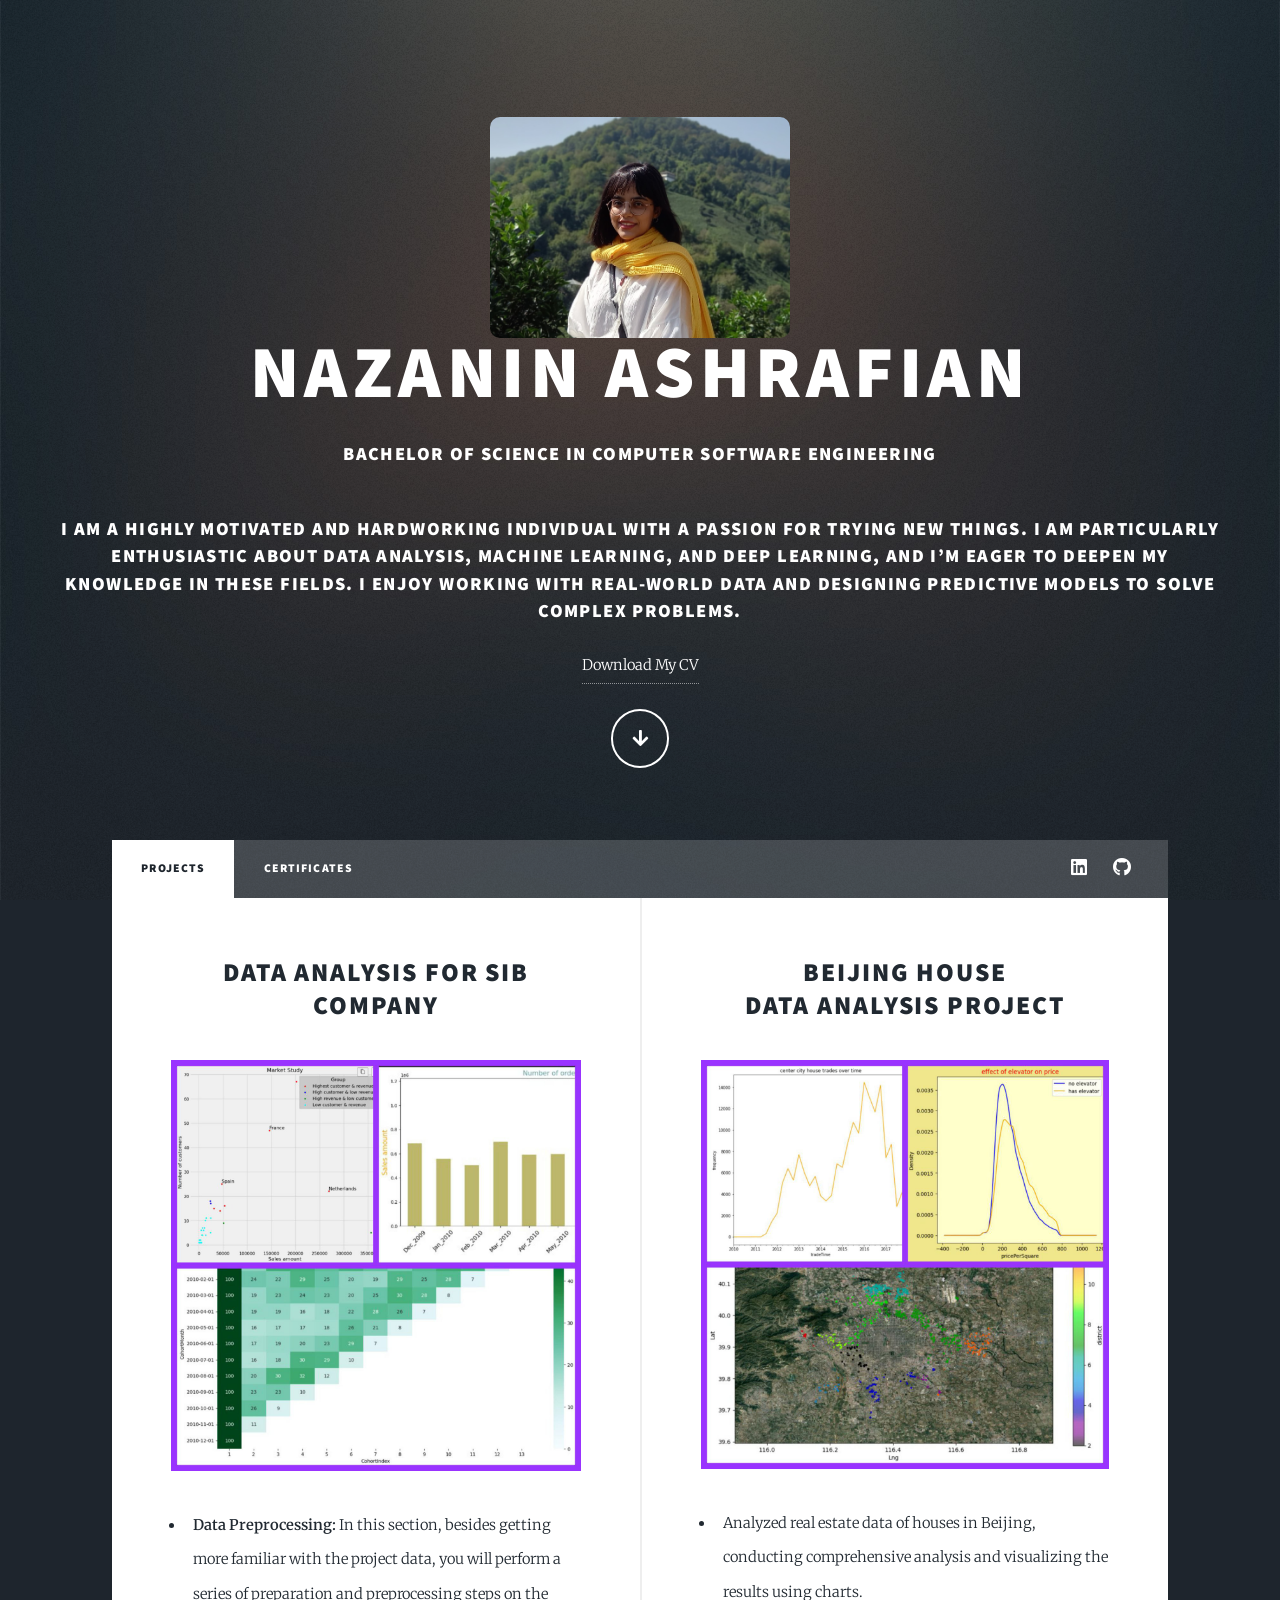
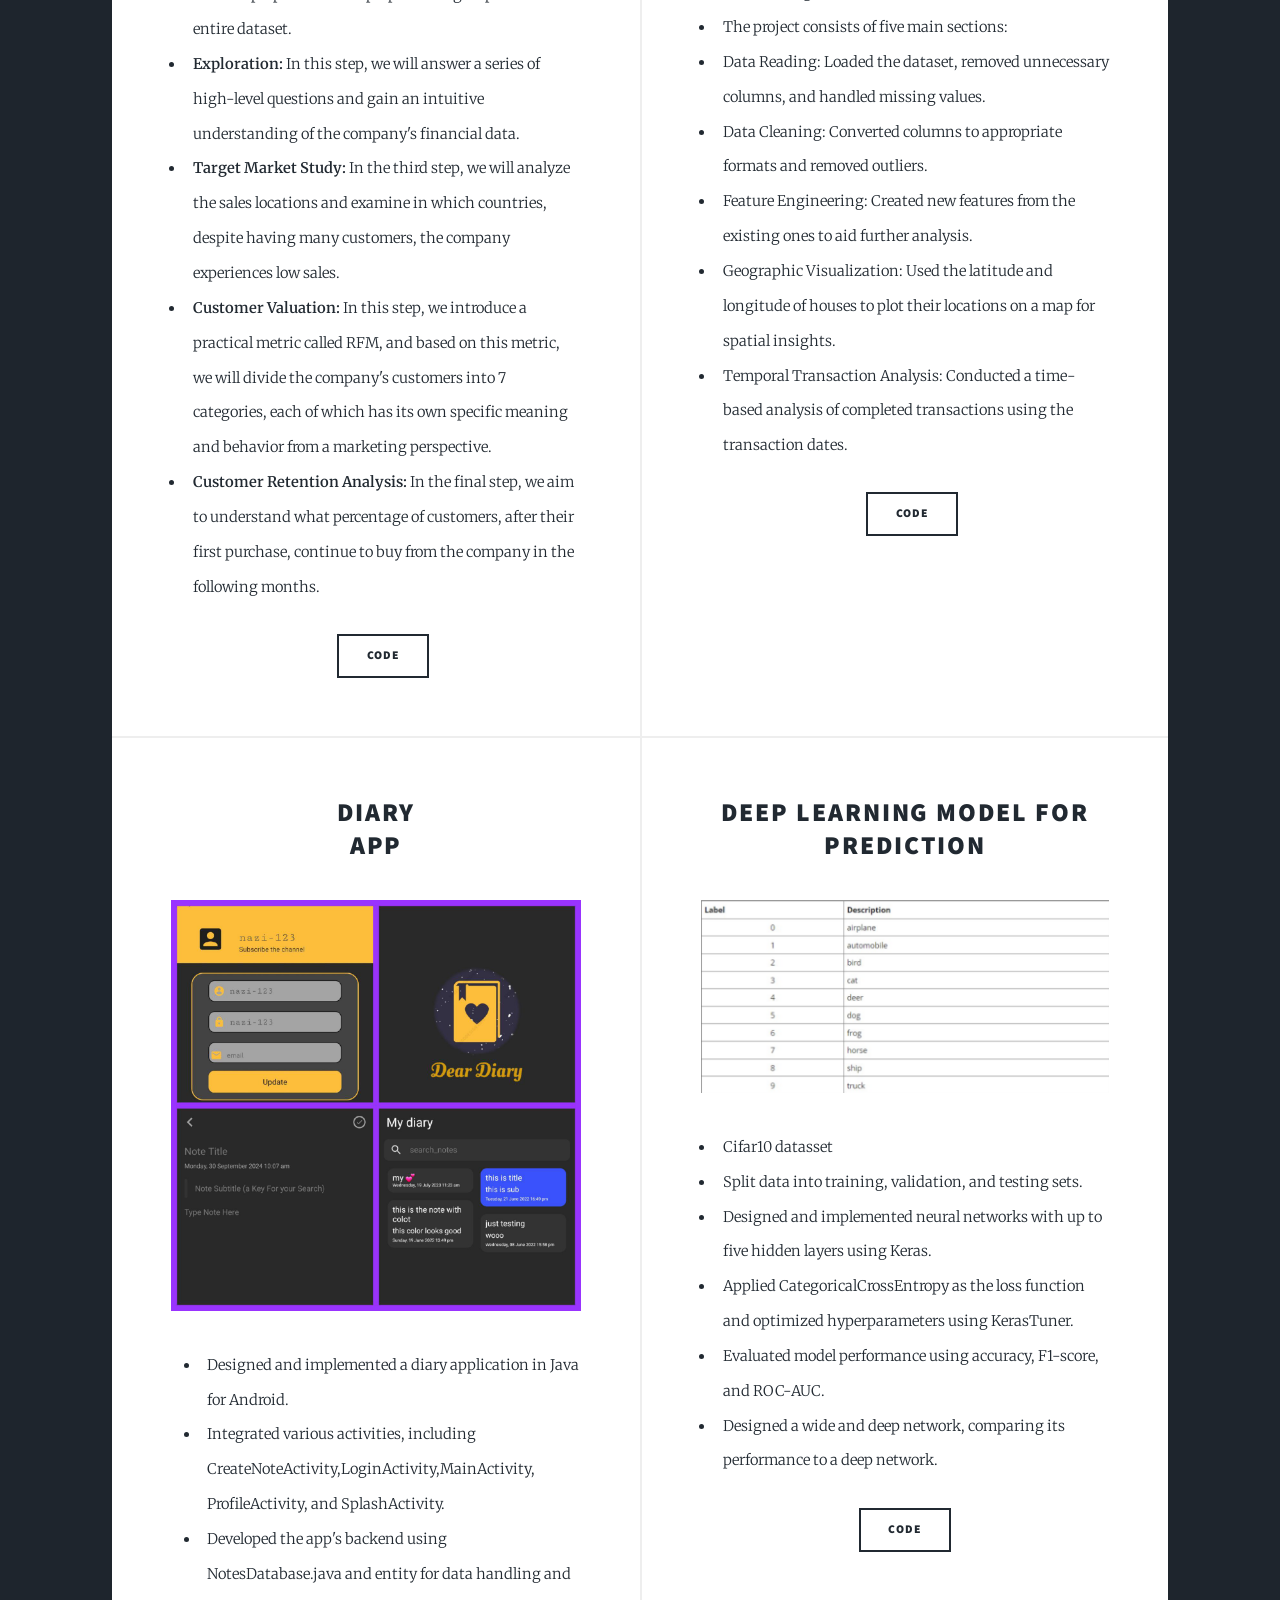
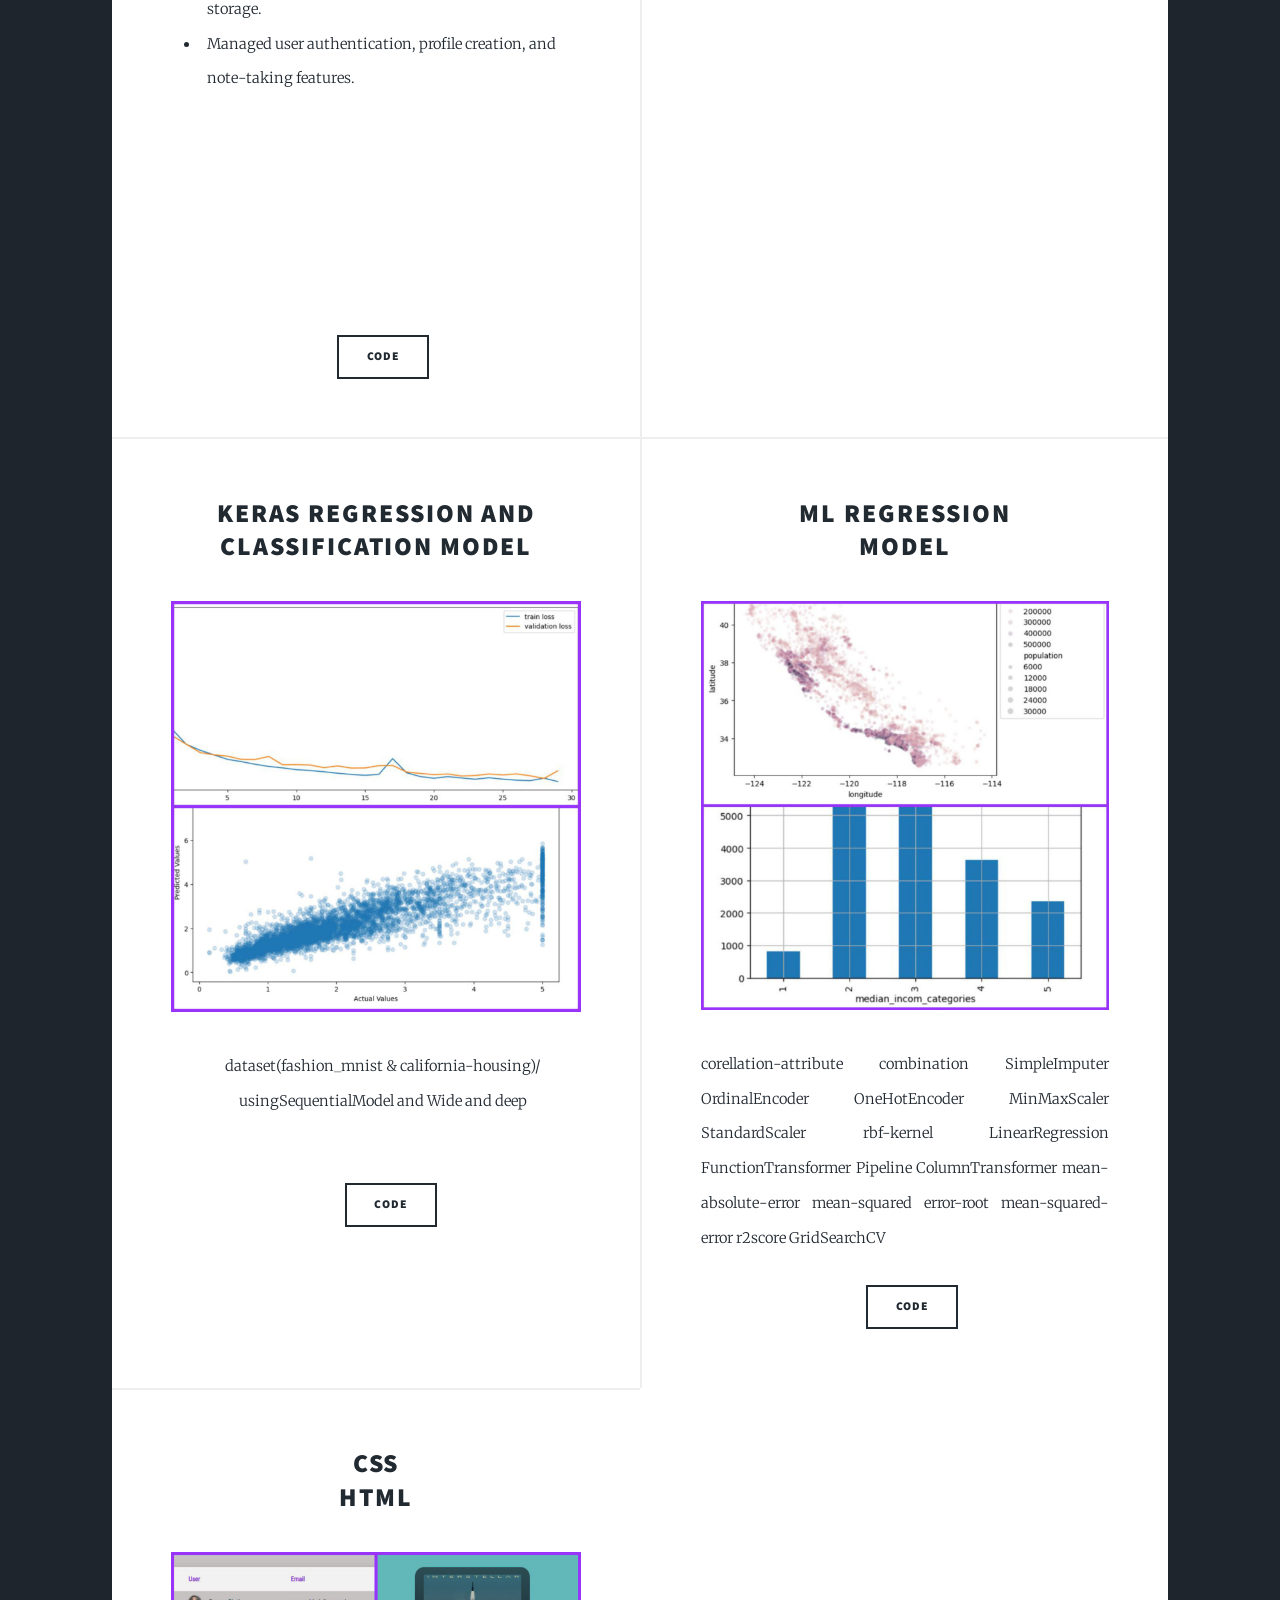
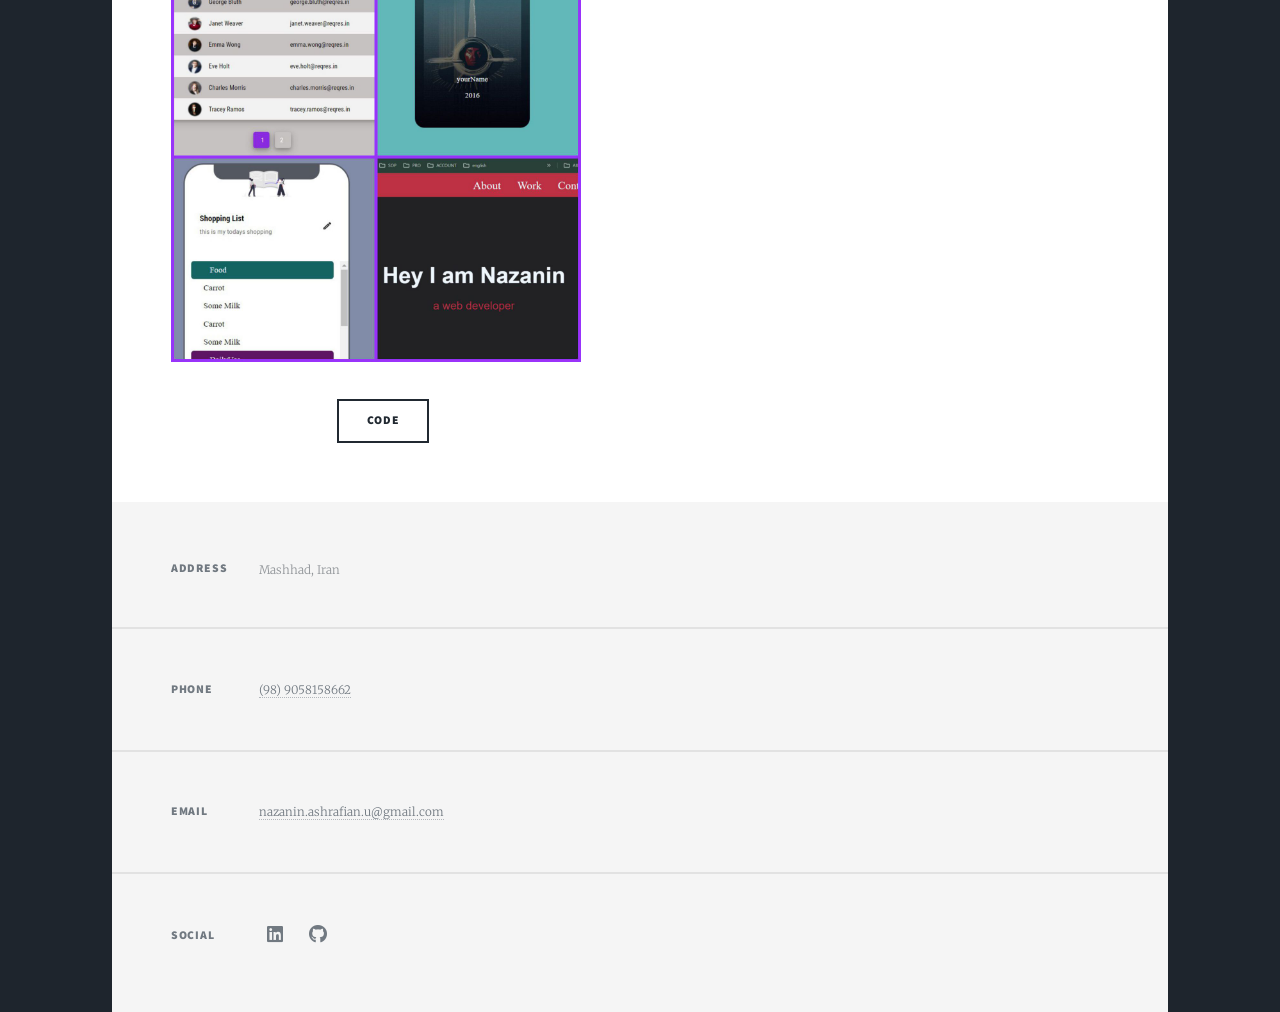
==== commit 004fdc1d: "Initial commit or your commit message" ====
--- a/index.html
+++ b/index.html
@@ -1,519 +1,3 @@
-<<<<<<< HEAD
-
-<!DOCTYPE HTML>
-
-<html>
-
-
-	<head>
-		<title>Nazanin Ashrafian-portfolio</title>
-		<meta charset="utf-8" />
-		<meta name="viewport" content="width=device-width, initial-scale=1, user-scalable=no" />
-		<link rel="stylesheet" href="assets/css/main.css" />
-		<noscript><link rel="stylesheet" href="assets/css/noscript.css" /></noscript>
-
-
-	</head>
-
-
-	<body class="is-preload">
-
-		<!-- Wrapper -->
-			<div id="wrapper" class="fade-in">
-
-				<!-- Intro -->
-					<div id="intro">
-						<img src="images/me.jpg" alt="" style="border-radius: 10px; height: 300; width: 300px;">
-						<h1>Nazanin Ashrafian<br /></h1>
-						<h3>Bachelor of science in Computer Software <br /></h3>
-						<p>
-							<section></section>
-								<h3>I am a highly motivated and hardworking individual with a passion for trying new things. 
-									 I am particularly enthusiastic about data analysis, machine learning, and deep learning, and I’m eager to deepen my knowledge in these fields.
-									 I enjoy working with real-world data and designing predictive models to solve complex problems.</h3>
-								
-							</section>
-							<a href="Copy of Nazanin Ashrafian CV (15).pdf" download="Nazanin_Ashrafian_CV" class="btn">Download My CV</a>
-
-						</p>
-						<ul class="actions">
-							<li><a href="#header" class="button icon solid solo fa-arrow-down scrolly">Continue</a></li>
-						</ul>
-					</div>
-
-				<!-- Header -->
-					<header id="header">
-						<a href="index.html" class="logo">Academic Projects</a>
-					</header>
-
-				<!-- Nav -->
-					<nav id="nav">
-						<ul class="links">
-							<li class="active"><a href="index.html">Projects</a></li>
-							<li><a href="generic.html">Certificates</a></li>
-						</ul>
-						<ul class="icons">
-
-							<li><a href="https://www.linkedin.com/in/nazanin-ashrafian-17aa07188/" class="icon brands fa-linkedin"><img src="" alt=""><span class="label">Linkdin</span></a></li>
-							<li><a href="https://github.com/NaZanin-AsH" class="icon brands fa-github"><span class="label">GitHub</span></a></li>
-						</ul>
-					</nav>
-				<!-- Main -->
-					<div id="main">
-
-						<!-- Featured Post -->
-							<!-- <article class="post featured">
-								<header class="major">
-									<h2><a href="#">Data Analysis For Sib Company</a></h2>
-									<p style="font-size: 2px;">
-									 <ul>
-										<li><strong>Data Preprocessing:</strong> In this section, besides getting more familiar with the project data, you will perform a series of preparation and preprocessing steps on the entire dataset.</li>
-										<li><strong>Exploration:</strong> In this step, we will answer a series of high-level questions and gain an intuitive understanding of the company's financial data.</li>
-										<li><strong>Target Market Study:</strong> In the third step, we will analyze the sales locations and examine in which countries, despite having many customers, the company experiences low sales.</li>
-										<li><strong>Customer Valuation:</strong> In this step, we introduce a practical metric called RFM, and based on this metric, we will divide the company's customers into 7 categories, each of which has its own specific meaning and behavior from a marketing perspective.</li>
-										<li><strong>Customer Retention Analysis:</strong> In the final step, we aim to understand what percentage of customers, after their first purchase, continue to buy from the company in the following months.</li>
-									  </ul>
-									  </p>
-								</header>
-								<a href="#" class="image main"><img src="images/dataAF.jpg" alt="" /></a>
-								<ul class="actions special">
-									<li><a href="https://github.com/NaZanin-AsH/DataAnalysisProject" class="button large">View Project</a></li>
-								</ul>
-							</article> -->
-
-						<!-- Projects -->
-							<section class="posts">
-								
-								
-								<article>
-									<header>
-										<h2><a href="#">Data Analysis For Sib Company<br />
-										</a></h2>
-									</header>
-									<a href="#" class="image fit"><img src="images/dataAF.jpg" alt="" /></a>
-									<p><ul>
-										<li><strong>Data Preprocessing:</strong> In this section, besides getting more familiar with the project data, you will perform a series of preparation and preprocessing steps on the entire dataset.</li>
-										<li><strong>Exploration:</strong> In this step, we will answer a series of high-level questions and gain an intuitive understanding of the company's financial data.</li>
-										<li><strong>Target Market Study:</strong> In the third step, we will analyze the sales locations and examine in which countries, despite having many customers, the company experiences low sales.</li>
-										<li><strong>Customer Valuation:</strong> In this step, we introduce a practical metric called RFM, and based on this metric, we will divide the company's customers into 7 categories, each of which has its own specific meaning and behavior from a marketing perspective.</li>
-										<li><strong>Customer Retention Analysis:</strong> In the final step, we aim to understand what percentage of customers, after their first purchase, continue to buy from the company in the following months.</li>
-									  </ul>
-									  </p>
-										
-									<ul class="code">
-										<a href="https://github.com/NaZanin-AsH/DataAnalysisProject" class="button">code</a>
-									</ul>
-								</article>
-
-								
-								<article>
-									<header>
-										<h2><a href="#">Beijing House <br /> Data Analysis Project</a></h2>
-										</a></h2>
-									</header>
-									<a href="#" class="image fit"><img src="images/photo_6039573266810651814_y.jpg" alt="" /></a>
-									<p>
-										<ul>
-											<li>Analyzed real estate data of houses in Beijing, conducting comprehensive analysis and visualizing the results using charts.</li>
-											<li>The project consists of five main sections:</li>
-											<li>Data Reading: Loaded the dataset, removed unnecessary columns, and handled missing values.</li>
-											<li>Data Cleaning: Converted columns to appropriate formats and removed outliers.</li>
-											<li>Feature Engineering: Created new features from the existing ones to aid further analysis.</li>
-											<li>Geographic Visualization: Used the latitude and longitude of houses to plot their locations on a map for spatial insights.</li>
-											<li>Temporal Transaction Analysis: Conducted a time-based analysis of completed transactions using the transaction dates.</li>
-										  </ul>
-									</p>
-									<br><br><br><br>
-									<ul class="code">
-										<a href="https://github.com/NaZanin-AsH/DataAnalysisProject" class="button">code</a>
-									</ul>
-								</article>
-
-
-
-								<article>
-									<header>
-										<h2><a href="#">Deep Learning Model For Prediction<br />
-										Cifar10 datasset</a></h2>
-									</header>
-									<a href="#" class="image fit"><img src="images/cifar.png" alt="" /></a>
-									<p><ul>
-										<li>Split data into training, validation, and testing sets.</li>
-										<li>Designed and implemented neural networks with up to five hidden layers using Keras.</li>
-										<li>Applied CategoricalCrossEntropy as the loss function and optimized hyperparameters using KerasTuner.</li>
-										<li>Evaluated model performance using accuracy, F1-score, and ROC-AUC.</li>
-										<li>Designed a wide and deep network, comparing its performance to a deep network.</li>
-									  </ul>
-									  <br><br><br><br><br>
-										
-									<ul class="actions special">
-										<li><a href="https://github.com/NaZanin-AsH/Deep-learningModel" class="button">Code</a></li>
-									</ul>
-								</article>
-								<article>
-									<header>
-										<h2><a href="#">Diary-App<br />
-										</a></h2>
-									</header>
-									<a href="#" class="image fit"><img src="images/Android.jpg" alt="" /></a>
-									<p>
-										<ul>
-											<ul>
-											  <li>Designed and implemented a diary application in Java for Android.</li>
-											  <li>Integrated various activities, including CreateNoteActivity,LoginActivity,MainActivity, ProfileActivity, and SplashActivity.</li>
-											  <li>Developed the app's backend using NotesDatabase.java and entity for data handling and storage.</li>
-											  <li>Managed user authentication, profile creation, and note-taking features.</li>
-											</ul>
-										  </ul>
-									</p>
-									<ul class="code">
-										<a href="https://github.com/NaZanin-AsH/Diary-App/tree/master/app/src/main/java/com/example/mydiary" class="button">code</a>
-									</ul>
-								</article>
-
-
-
-								<article>
-									<header>
-<!-- 										<span class="date">Spring 2022</span>
- -->										<h2><a href="#">Keras Regression And Classification Model</a></h2>
-										</a></h2>
-									</header>
-									
-									<a href="#" class="image fit"><img src="images/regr.jpg" alt="" /></a>
-									<p>
-										<ul>
-											dataset(fashion_mnist & california-housing)/ usingSequentialModel and Wide and deep
-									</p>
-									<ul class="code">
-										<a href="https://github.com/NaZanin-AsH/keras-RegressionANDClassificationModel" class="button">code</a>
-									</ul>
-								</article>
-								<article>
-									<header>
-										<h2><a href="#">ML Regression <br> Model</a></h2>
-										</a></h2>
-									</header>
-									
-									<a href="#" class="image fit"><img src="images/ml.jpg" alt="" /></a>
-									<p>
-										train_test_split -StratifiedShuffleSplit-corellation-attribute combination 
-										SimpleImputer-OrdinalEncoder-OneHotEncoder-MinMaxScaler-StandardScaler-rbf_kernel
-										LinearRegression-FunctionTransformer-Pipeline-ColumnTransformer-mean_absolute_error
-										mean_squared_error-root_mean_squared_error-r2_score-GridSearchCV
-								
-									</p>
-									<ul class="code">
-										<a href="https://github.com/NaZanin-AsH/ML-regressionModel" class="button">code</a>
-									</ul>
-								</article>
-  
-
-							</section>
-
-
-					</div>
-
-
-
-
-				<!-- Footer -->
-					<footer id="footer">
-					
-						<section class="split contact">
-							<section class="alt">
-								<h3>Address</h3>
-								<p>Mashhad, Iran</p>
-							</section>
-							<section>
-								<h3>Phone</h3>
-								<p><a href="#">(98) 9058158662</a></p>
-							</section>
-							<section>
-								<h3>Email</h3>
-								<p><a href="#">nazanin.ashrafian.u@gmail.com</a></p>
-							</section>
-							<section>
-								<h3>Social</h3>
-								<ul class="icons">
-
-									<li><a href="https://www.linkedin.com/in/nazanin-ashrafian-17aa07188/" class="icon brands fa-linkedin"><img src="" alt=""><span class="label">Linkdin</span></a></li>
-									<li><a href="https://github.com/NaZanin-AsH" class="icon brands fa-github"><span class="label">GitHub</span></a></li>
-								</ul>
-							</section>
-						</section>
-					</footer>
-
-		
-			</div>
-
-		<!-- Scripts -->
-			<script src="assets/js/jquery.min.js"></script>
-			<script src="assets/js/jquery.scrollex.min.js"></script>
-			<script src="assets/js/jquery.scrolly.min.js"></script>
-			<script src="assets/js/browser.min.js"></script>
-			<script src="assets/js/breakpoints.min.js"></script>
-			<script src="assets/js/util.js"></script>
-			<script src="assets/js/main.js"></script>
-
-
-	</body>
-</html>
-=======
-<!DOCTYPE HTML>
-
-<html>
-
-
-	<head>
-		<title>Nazanin Ashrafian-portfolio</title>
-		<meta charset="utf-8" />
-		<meta name="viewport" content="width=device-width, initial-scale=1, user-scalable=no" />
-		<link rel="stylesheet" href="assets/css/main.css" />
-		<noscript><link rel="stylesheet" href="assets/css/noscript.css" /></noscript>
-
-
-	</head>
-
-
-	<body class="is-preload">
-
-		<!-- Wrapper -->
-			<div id="wrapper" class="fade-in">
-
-				<!-- Intro -->
-					<div id="intro">
-						<img src="images/me.jpg" alt="" style="border-radius: 10px; height: 300; width: 300px;">
-						<h1>Nazanin Ashrafian<br /></h1>
-						<h3>Bachelor of science in Computer Software Engineering<br /></h3>						
-						<p>
-							<section></section>
-								<h3>I am a highly motivated and hardworking individual with a passion for trying new things. 
-									 I am particularly enthusiastic about data analysis, machine learning, and deep learning, and I’m eager to deepen my knowledge in these fields.
-									 I enjoy working with real-world data and designing predictive models to solve complex problems.</h3>
-								
-							</section>
-							<a href="Copy of Nazanin Ashrafian CV (17).pdf" download="Nazanin_Ashrafian_CV" class="btn">Download My CV</a>
-
-						</p>
-						<ul class="actions">
-							<li><a href="#header" class="button icon solid solo fa-arrow-down scrolly">Continue</a></li>
-						</ul>
-					</div>
-
-				<!-- Header -->
-					<header id="header">
-						<a href="index.html" class="logo">Academic Projects</a>
-					</header>
-
-				<!-- Nav -->
-					<nav id="nav">
-						<ul class="links">
-							<li class="active"><a href="index.html">Projects</a></li>
-							<li><a href="generic.html">Certificates</a></li>
-						</ul>
-						<ul class="icons">
-
-							<li><a href="https://www.linkedin.com/in/nazanin-ashrafian-17aa07188/" class="icon brands fa-linkedin"><img src="" alt=""><span class="label">Linkdin</span></a></li>
-							<li><a href="https://github.com/NaZanin-AsH" class="icon brands fa-github"><span class="label">GitHub</span></a></li>
-						</ul>
-					</nav>
-				<!-- Main -->
-					<div id="main">
-
-						<!-- Featured Post -->
-							<article class="post featured">
-								<header class="major">
-									<h2><a href="#">Data Analysis For Sib Company</a></h2>
-									<p style="font-size: 2px;">
-									 <ul>
-										<li style=" text-align: left;"><strong>Data Preprocessing:</strong> In this section, besides getting more familiar with the project data, you will perform a series of preparation and preprocessing steps on the entire dataset.</li>
-										<li style=" text-align: left;"><strong>Exploration:</strong> In this step, we will answer a series of high-level questions and gain an intuitive understanding of the company's financial data.</li>
-										<li style=" text-align: left;"><strong>Target Market Study:</strong> In the third step, we will analyze the sales locations and examine in which countries, despite having many customers, the company experiences low sales.</li>
-										<li style=" text-align: left;"><strong>Customer Valuation:</strong> In this step, we introduce a practical metric called RFM, and based on this metric, we will divide the company's customers into 7 categories, each of which has its own specific meaning and behavior from a marketing perspective.</li>
-										<li style=" text-align: left;"><strong>Customer Retention Analysis:</strong> In the final step, we aim to understand what percentage of customers, after their first purchase, continue to buy from the company in the following months.</li>
-									  </ul>
-									  </p>
-								</header>
-								<a href="#" class="image main"><img src="images/dataAF.jpg" alt="" /></a>
-								<ul class="actions special">
-									<li><a href="https://github.com/NaZanin-AsH/DataAnalysisProject" class="button large">Code</a></li>
-								</ul>
-							</article> 
-
-						<!-- Projects -->
-							<section class="posts">								
-								<!-- <article>
-									<header>
-										<h2><a href="#">Data Analysis For Sib Company<br />
-										</a></h2>
-									</header>
-									<a href="#" class="image fit"><img src="images/dataAF.jpg" alt="" /></a>
-									<p><ul>
-										<li><strong>Data Preprocessing:</strong> In this section, besides getting more familiar with the project data, you will perform a series of preparation and preprocessing steps on the entire dataset.</li>
-										<li><strong>Exploration:</strong> In this step, we will answer a series of high-level questions and gain an intuitive understanding of the company's financial data.</li>
-										<li><strong>Target Market Study:</strong> In the third step, we will analyze the sales locations and examine in which countries, despite having many customers, the company experiences low sales.</li>
-										<li><strong>Customer Valuation:</strong> In this step, we introduce a practical metric called RFM, and based on this metric, we will divide the company's customers into 7 categories, each of which has its own specific meaning and behavior from a marketing perspective.</li>
-										<li><strong>Customer Retention Analysis:</strong> In the final step, we aim to understand what percentage of customers, after their first purchase, continue to buy from the company in the following months.</li>
-									  </ul>
-									  </p>
-										
-									<ul class="code">
-										<a href="https://github.com/NaZanin-AsH/DataAnalysisProject" class="button">code</a>
-									</ul>
-								</article> -->
-
-								
-								<article>
-									<header>
-										<h2><a href="#">Beijing House <br /> Data Analysis Project</a></h2>
-										</a></h2>
-									</header>
-									<a href="#" class="image fit"><img src="images/photo_6039573266810651814_y.jpg" alt="" /></a>
-									<p>
-										<ul>
-											<li style=" text-align: left;">Analyzed real estate data of houses in Beijing, conducting comprehensive analysis and visualizing the results using charts.</li>
-											<li style=" text-align: left;">The project consists of five main sections:</li>
-											<li style=" text-align: left;">Data Reading: Loaded the dataset, removed unnecessary columns, and handled missing values.</li>
-											<li style=" text-align: left;">Data Cleaning: Converted columns to appropriate formats and removed outliers.</li>
-											<li style=" text-align: left;">Feature Engineering: Created new features from the existing ones to aid further analysis.</li>
-											<li style=" text-align: left;">Geographic Visualization: Used the latitude and longitude of houses to plot their locations on a map for spatial insights.</li>
-											<li style=" text-align: left;">Temporal Transaction Analysis: Conducted a time-based analysis of completed transactions using the transaction dates.</li>
-										  </ul>
-									</p>
-									<ul class="code">
-										<a href="https://github.com/NaZanin-AsH/DataAnalysisProject" class="button">code</a>
-									</ul>
-								</article>
-								<article>
-									<header>
-										<h2><a href="#">Diary<br />App
-										</a></h2>
-									</header>
-									<a href="#" class="image fit"><img src="images/Android.jpg" alt="" /></a>
-									<p>
-										<ul>
-											<ul style=" text-align: left;">
-											  <li>Designed and implemented a diary application in Java for Android.</li>
-											  <li>Integrated various activities, including CreateNoteActivity,LoginActivity,MainActivity, ProfileActivity, and SplashActivity.</li>
-											  <li>Developed the app's backend using NotesDatabase.java and entity for data handling and storage.</li>
-											  <li>Managed user authentication, profile creation, and note-taking features.</li>
-											</ul>
-										  </ul>
-									</p>
-									<br><br><br><br><br><br>
-									<ul class="code">
-										<a href="https://github.com/NaZanin-AsH/Diary-App/tree/master/app/src/main/java/com/example/mydiary" class="button">code</a>
-									</ul>
-								</article>
-								<article>
-									<header>
-										<h2><a href="#">Deep Learning Model For Prediction<br />
-										</a></h2>
-									</header>
-									<a href="#" class="image fit"><img src="images/cifar.png" alt="" /></a>
-									<p><ul style=" text-align: left;">
-										<li>Cifar10 datasset</li>
-										<li>Split data into training, validation, and testing sets.</li>
-										<li>Designed and implemented neural networks with up to five hidden layers using Keras.</li>
-										<li>Applied CategoricalCrossEntropy as the loss function and optimized hyperparameters using KerasTuner.</li>
-										<li>Evaluated model performance using accuracy, F1-score, and ROC-AUC.</li>
-										<li>Designed a wide and deep network, comparing its performance to a deep network.</li>
-									  </ul>
-									  
-									  
-										
-									<ul class="actions special">
-										<li><a href="https://github.com/NaZanin-AsH/Deep-learningModel" class="button">Code</a></li>
-									</ul>
-								</article>
-							
-
-								<article>
-									<header>
-<!-- 										<span class="date">Spring 2022</span>
- -->										<h2><a href="#">Keras Regression And Classification Model</a></h2>
-										</a></h2>
-									</header>
-									
-									<a href="#" class="image fit"><img src="images/regr.jpg" alt="" /></a>
-									<p>
-										<ul>
-											dataset(fashion_mnist & california-housing)/ usingSequentialModel and Wide and deep
-									</p>
-									<br>
-									<ul class="code">
-										<a href="https://github.com/NaZanin-AsH/keras-RegressionANDClassificationModel" class="button">code</a>
-									</ul>
-								</article>
-								<article>
-									<header>
-										<h2><a href="#">ML Regression <br> Model</a></h2>
-										</a></h2>
-									</header>
-									
-									<a href="#" class="image fit"><img src="images/ml.jpg" alt="" /></a>
-									<p>
-										corellation-attribute combination 
-										SimpleImputer OrdinalEncoder OneHotEncoder MinMaxScaler StandardScaler rbf-kernel
-										LinearRegression FunctionTransformer Pipeline ColumnTransformer mean-absolute-error
-										mean-squared error-root mean-squared-error r2score GridSearchCV
-								
-									</p>
-									<ul class="code">
-										<a href="https://github.com/NaZanin-AsH/ML-regressionModel" class="button">code</a>
-									</ul>
-								</article>
-							</section>
-					</div>
-
-
-
-
-				<!-- Footer -->
-					<footer id="footer">
-					
-						<section class="split contact">
-							<section class="alt">
-								<h3>Address</h3>
-								<p>Mashhad, Iran</p>
-							</section>
-							<section>
-								<h3>Phone</h3>
-								<p><a href="#">(98) 9058158662</a></p>
-							</section>
-							<section>
-								<h3>Email</h3>
-								<p><a href="#">nazanin.ashrafian.u@gmail.com</a></p>
-							</section>
-							<section>
-								<h3>Social</h3>
-								<ul class="icons">
-
-									<li><a href="https://www.linkedin.com/in/nazanin-ashrafian-17aa07188/" class="icon brands fa-linkedin"><img src="" alt=""><span class="label">Linkdin</span></a></li>
-									<li><a href="https://github.com/NaZanin-AsH" class="icon brands fa-github"><span class="label">GitHub</span></a></li>
-								</ul>
-							</section>
-						</section>
-					</footer>
-
-		
-			</div>
-
-		<!-- Scripts -->
-			<script src="assets/js/jquery.min.js"></script>
-			<script src="assets/js/jquery.scrollex.min.js"></script>
-			<script src="assets/js/jquery.scrolly.min.js"></script>
-			<script src="assets/js/browser.min.js"></script>
-			<script src="assets/js/breakpoints.min.js"></script>
-			<script src="assets/js/util.js"></script>
-			<script src="assets/js/main.js"></script>
-
-
-	</body>
-</html>
->>>>>>> f04ff11 (indexhtml-commit)
-=======
 <!DOCTYPE HTML>
 
 <html>
@@ -543,7 +27,7 @@
 									 I enjoy working with real-world data and designing predictive models to solve complex problems.</h3>
 								
 							</section>
-							<a href="Nazanin Ashrafian-CV.pdf" download="Nazanin_Ashrafian_CV" class="btn">Download My CV</a>
+							<a href="Copy of Nazanin Ashrafian CV (17).pdf" download="Nazanin_Ashrafian_CV" class="btn">Download My CV</a>
 
 						</p>
 						<ul class="actions">
@@ -778,4 +262,3 @@
 
 	</body>
 </html>
->>>>>>> origin/main
--- a/assets/css/noscript.css
+++ b/assets/css/noscript.css
@@ -1,22 +1,9 @@
 @import url(font-awesome.min.css);
 
-<<<<<<< HEAD
-<<<<<<< HEAD
-/*
-	Massively by HTML5 UP
-	html5up.net | @ajlkn
-	Free for personal and commercial use under the CCA 3.0 license (html5up.net/license)
-=======
-=======
->>>>>>> origin/main
 /*
 	Massively by HTML5 UP
 	html5up.net | @ajlkn
 	Free for personal and commercial use under the CCA 3.0 license (html5up.net/license)
-<<<<<<< HEAD
->>>>>>> f04ff11 (indexhtml-commit)
-=======
->>>>>>> origin/main
 */
 
 /* Wrapper */
